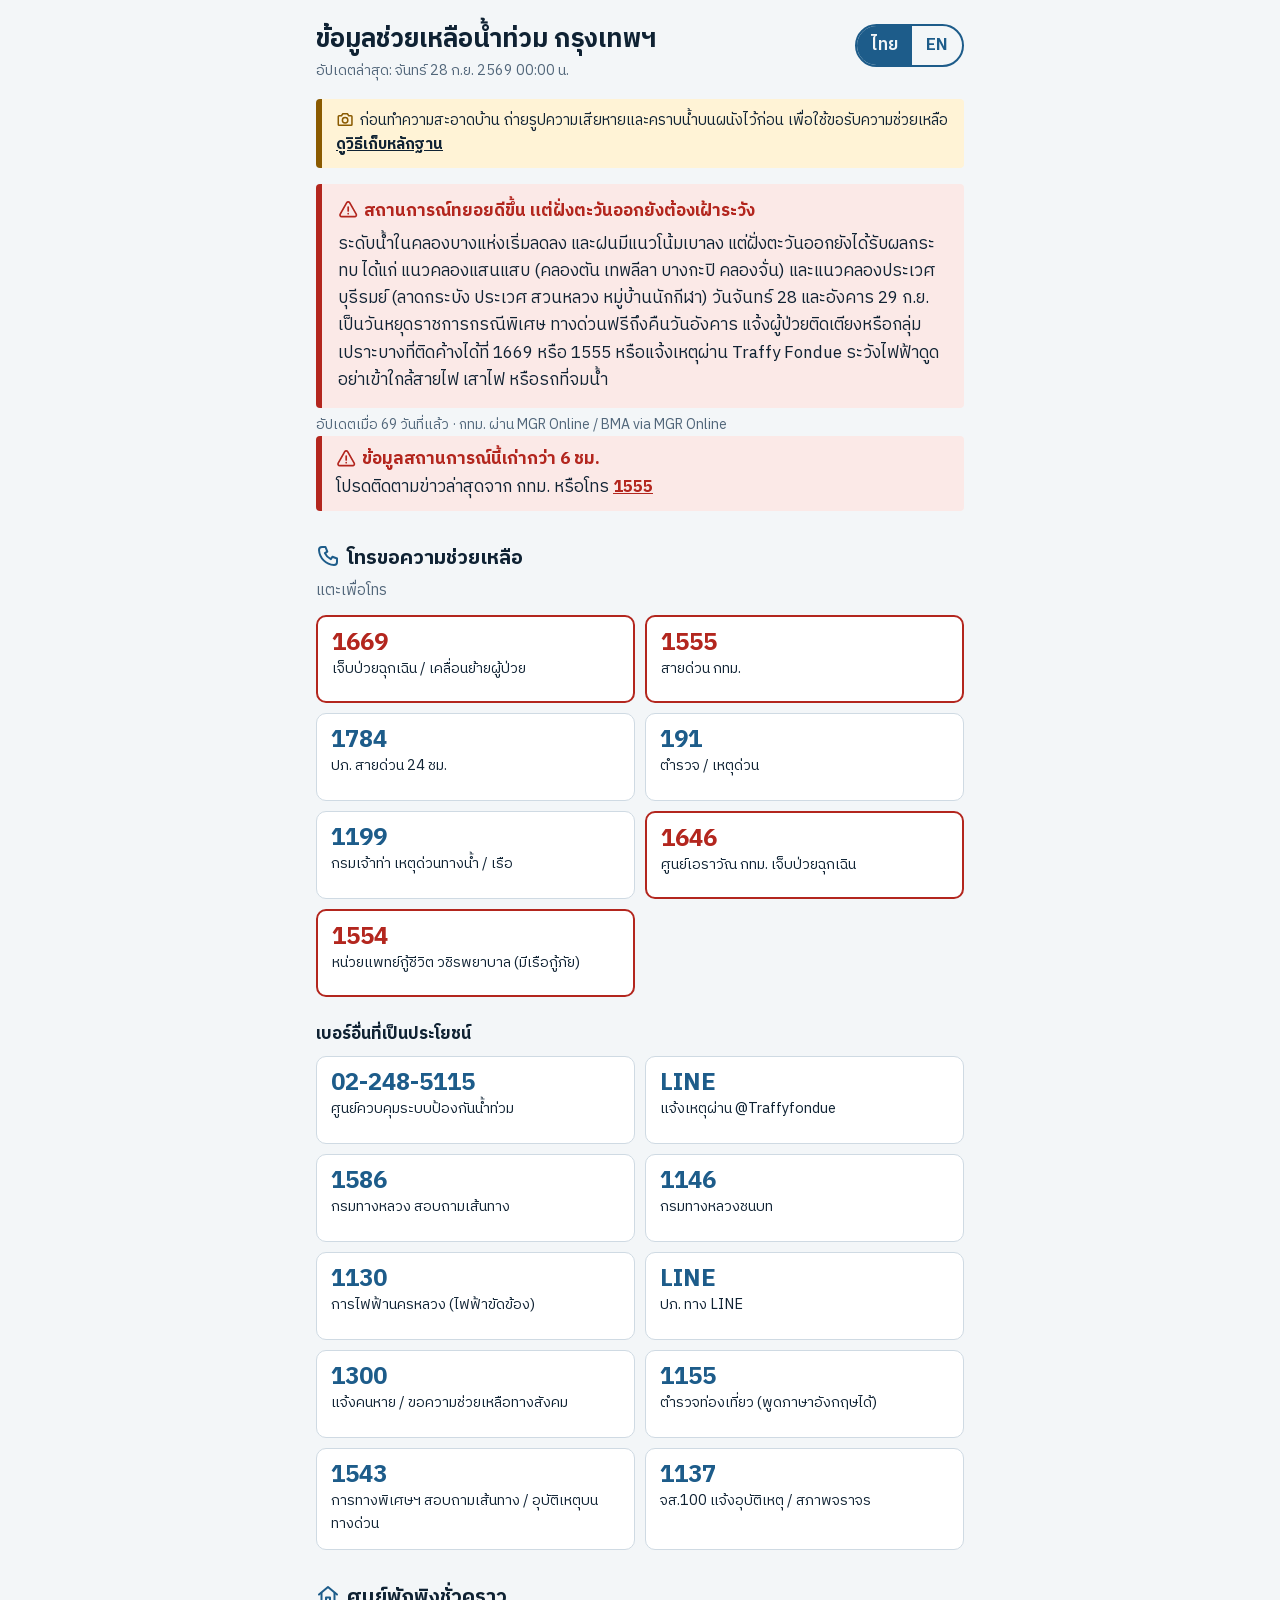
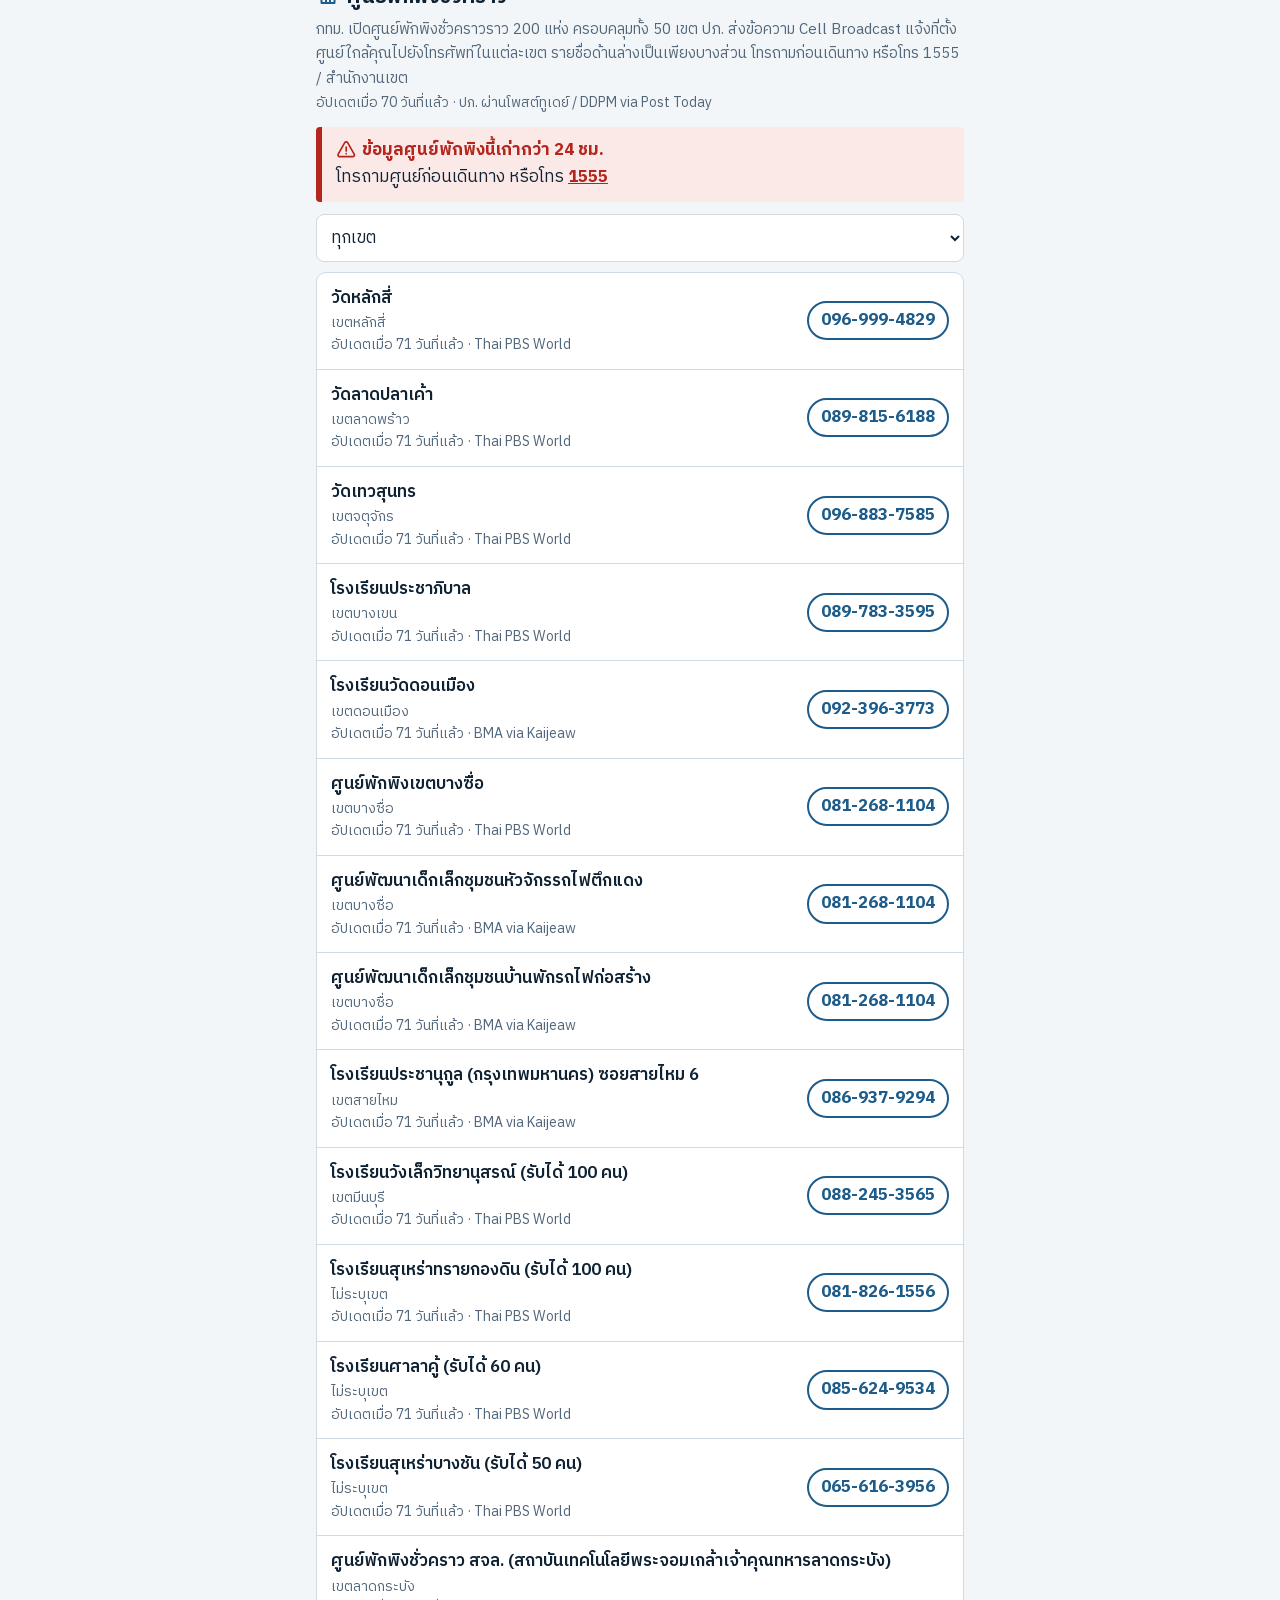
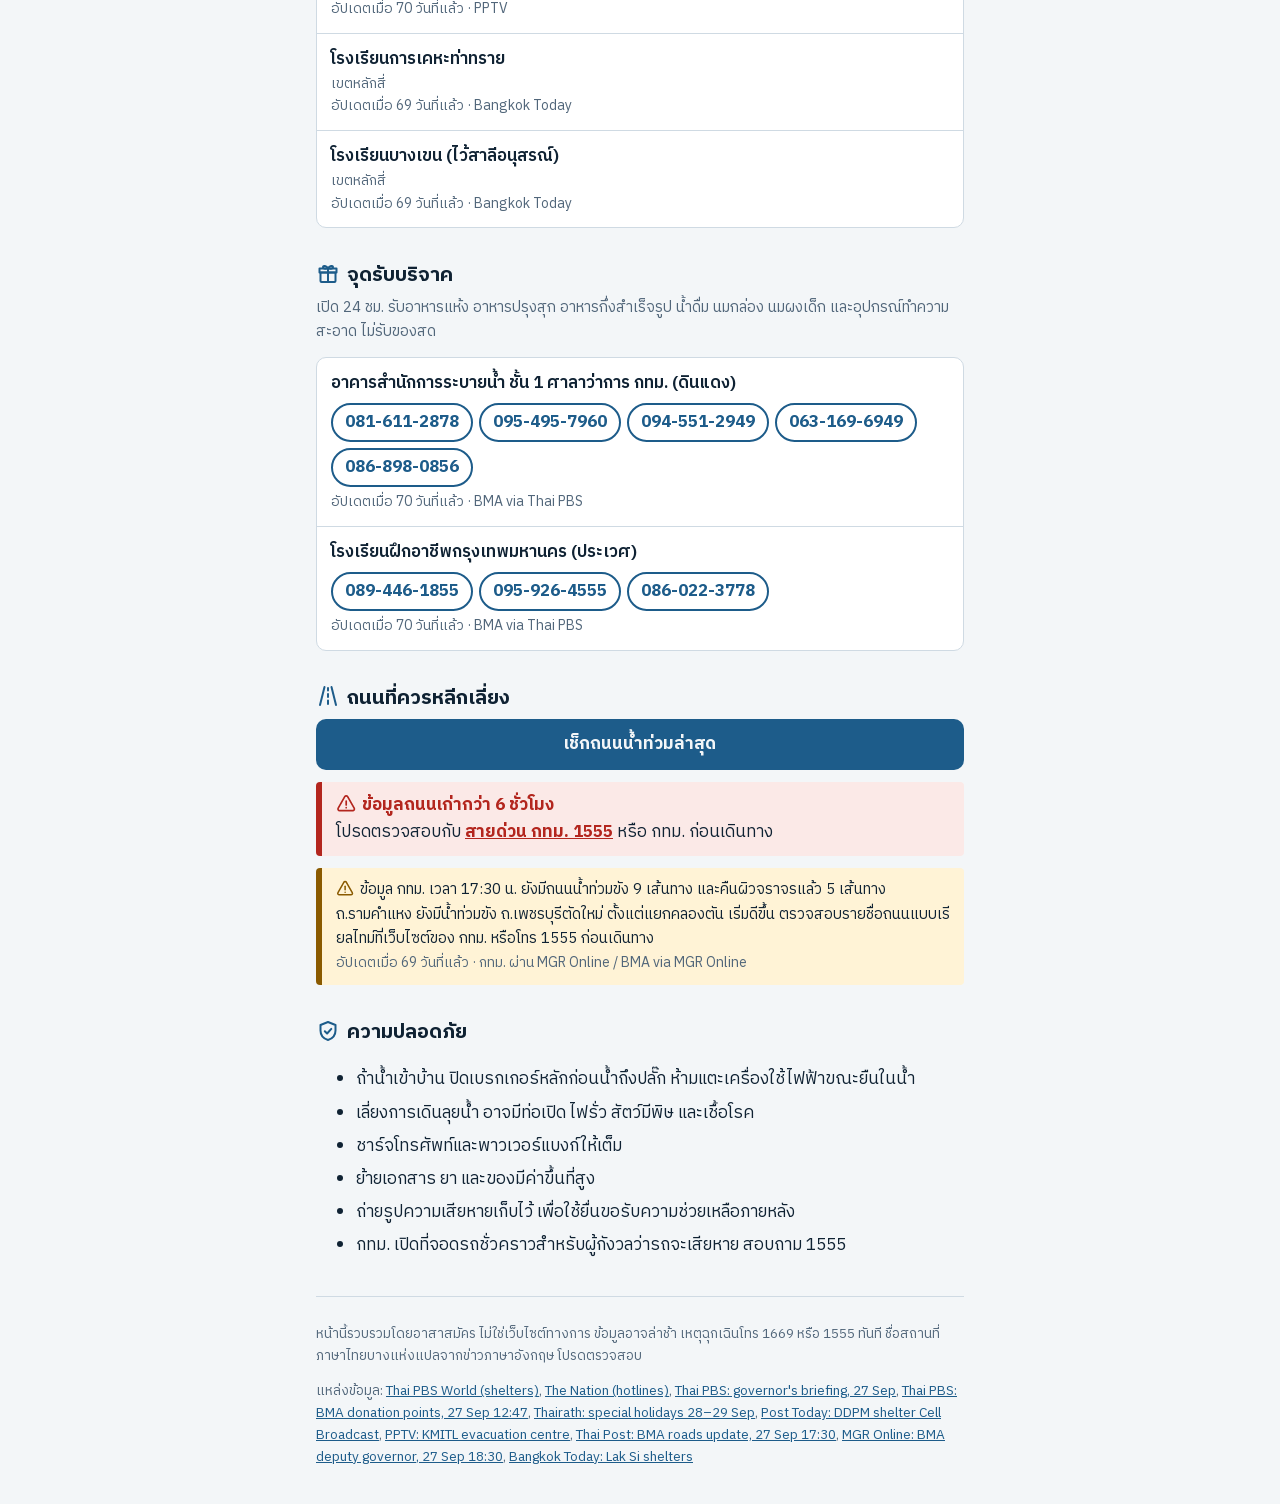
==== index.html @ b87e2407 "Push only through scripts/push-safe.sh; compute "last updated" automatically push-safe.sh (the only " ====
<!DOCTYPE html>
<html lang="th">
<head>
<meta charset="utf-8">
<meta name="viewport" content="width=device-width, initial-scale=1, viewport-fit=cover">
<title>Bangkok Flood Help · ข้อมูลน้ำท่วมกรุงเทพฯ</title>
<meta name="description" content="เบอร์โทรฉุกเฉิน ศูนย์พักพิง ถนนที่ควรเลี่ยง และวิธีรับมือน้ำท่วม กรุงเทพฯ รวบรวมโดยอาสาสมัคร ไม่ใช่เว็บไซต์ทางการ">
<!-- Open Graph (LINE / Facebook link previews).
     If the site moves (e.g. a custom domain), update og:url and og:image.
     og-image.png is made by scripts/make-og-image.mjs. -->
<meta property="og:type" content="website">
<meta property="og:locale" content="th_TH">
<meta property="og:site_name" content="ข้อมูลช่วยเหลือน้ำท่วม กรุงเทพฯ">
<meta property="og:title" content="ข้อมูลช่วยเหลือน้ำท่วม กรุงเทพฯ · เบอร์ฉุกเฉิน ศูนย์พักพิง ถนนที่ควรเลี่ยง">
<meta property="og:description" content="เบอร์โทรฉุกเฉิน ศูนย์พักพิงชั่วคราว ถนนที่ควรหลีกเลี่ยง และวิธีรับมือน้ำท่วม รวบรวมโดยอาสาสมัคร ไม่ใช่เว็บไซต์ทางการ เหตุฉุกเฉินโทร 1669 หรือ 1555">
<meta property="og:url" content="https://bkkfloodhelp.github.io/bangkok-flood-hub/">
<meta property="og:image" content="https://bkkfloodhelp.github.io/bangkok-flood-hub/og-image.png">
<meta property="og:image:type" content="image/png">
<meta property="og:image:width" content="1200">
<meta property="og:image:height" content="630">
<meta property="og:image:alt" content="ข้อมูลช่วยเหลือน้ำท่วม กรุงเทพฯ เบอร์ฉุกเฉิน 1669 และ 1555">
<meta name="twitter:card" content="summary_large_image">
<!-- Runs before the page paints: marks that JavaScript works (so JS-only controls appear) and
     applies the saved language, so English readers don't see a flash of Thai first. -->
<script>document.documentElement.classList.add("js");try{var l=localStorage.getItem("lang");if(l==="th"||l==="en")document.documentElement.lang=l}catch(e){}</script>
<!-- Icons (made by scripts/make-icons.mjs from icon.svg). Declaring them stops browsers asking
     for /favicon.ico at the domain root, which isn't part of this site. -->
<link rel="icon" href="favicon-32.png" sizes="32x32" type="image/png">
<link rel="icon" href="icon.svg" type="image/svg+xml">
<link rel="apple-touch-icon" href="apple-touch-icon.png">
<link rel="stylesheet" href="style.css">
</head>
<body>
<!--include:icons.svg--><svg xmlns="http://www.w3.org/2000/svg" style="display:none">
  <!-- Section icons, drawn for this site. 24x24 grid, 2px round strokes, no fill; colour comes from
       the surrounding text (currentColor), so light/dark mode and print just work.
       Use: <svg class="icon" aria-hidden="true" focusable="false"><use href="#i-phone"/></svg>
       scripts/embed-fallback.mjs copies this file into each page at build time. -->
  <symbol id="i-phone" viewBox="0 0 24 24"><path d="M6 3h3.5l1.8 4.6-2.4 1.6a11.5 11.5 0 0 0 5.9 5.9l1.6-2.4 4.6 1.8V18a3 3 0 0 1-3 3A16 16 0 0 1 3 6a3 3 0 0 1 3-3z"/></symbol>
  <symbol id="i-shelter" viewBox="0 0 24 24"><path d="M3 11.5 12 4l9 7.5"/><path d="M5.5 10v10h13V10"/><path d="M10 20v-5.5h4V20"/></symbol>
  <symbol id="i-road" viewBox="0 0 24 24"><path d="M8.5 3 4 21"/><path d="M15.5 3 20 21"/><path d="M12 4v2.5M12 10v3M12 16.5V20"/></symbol>
  <symbol id="i-safety" viewBox="0 0 24 24"><path d="M12 3 19.5 6v5.5c0 4.6-3.2 8.2-7.5 9.5-4.3-1.3-7.5-4.9-7.5-9.5V6z"/><path d="m8.8 12.2 2.3 2.3 4.2-4.6"/></symbol>
  <symbol id="i-camera" viewBox="0 0 24 24"><path d="M4 7.5h3.2L9 5h6l1.8 2.5H20a1 1 0 0 1 1 1V19a1 1 0 0 1-1 1H4a1 1 0 0 1-1-1V8.5a1 1 0 0 1 1-1z"/><circle cx="12" cy="13.5" r="3.6"/></symbol>
  <symbol id="i-donate" viewBox="0 0 24 24"><path d="M4.5 11.5h15V20a1 1 0 0 1-1 1h-13a1 1 0 0 1-1-1z"/><path d="M3.5 7.5h17v4h-17z"/><path d="M12 7.5V21"/><path d="M12 7.5C10.5 4.5 7 4.3 7 6.3S10.2 7.5 12 7.5c1.8 0 5 .8 5-1.2s-3.5-1.8-5 1.2z"/></symbol>
  <symbol id="i-warning" viewBox="0 0 24 24"><path d="M10.3 4.3 2.6 17.8A2 2 0 0 0 4.3 20.8h15.4a2 2 0 0 0 1.7-3L13.7 4.3a2 2 0 0 0-3.4 0z"/><path d="M12 9.5v4.5"/><path d="M12 17.3v.01"/></symbol>
</svg><!--/include:icons.svg-->
<div class="wrap">

<header>
  <div>
    <h1><span data-th>ข้อมูลช่วยเหลือน้ำท่วม กรุงเทพฯ</span><span data-en lang="en">Bangkok flood help</span></h1>
    <p class="updated" id="updated"><!--render:updated--><span data-th>อัปเดตล่าสุด: จันทร์ 28 ก.ย. 2569 00:00 น.</span><span data-en lang="en">Last updated: Mon 28 Sep 2026, 00:00</span><!--/render:updated--></p>
  </div>
  <div class="lang" role="group" aria-label="Language">
    <button type="button" data-set="th" aria-pressed="true">ไทย</button>
    <button type="button" data-set="en" aria-pressed="false" lang="en">EN</button>
  </div>
</header>

<p class="notice" id="notice" hidden></p>

<p class="banner bi-block"><svg class="icon" aria-hidden="true" focusable="false"><use href="#i-camera"/></svg><span data-th>ก่อนทำความสะอาดบ้าน ถ่ายรูปความเสียหายและคราบน้ำบนผนังไว้ก่อน เพื่อใช้ขอรับความช่วยเหลือ <a href="damage.html">ดูวิธีเก็บหลักฐาน</a></span><span data-en lang="en">Before you clean up, photograph the damage and the water line on your walls. You'll need it to claim assistance. <a href="damage.html">See how to collect evidence</a></span></p>

<!-- Sections between "render:" comment markers are filled from data/flood.json by
     scripts/embed-fallback.mjs at deploy time, so the page works without JavaScript.
     Don't edit their contents by hand. -->
<div class="status" role="status">
  <svg class="icon" aria-hidden="true" focusable="false"><use href="#i-warning"/></svg><strong id="status-title"><!--render:status-title--><span data-th>สถานการณ์ทยอยดีขึ้น แต่ฝั่งตะวันออกยังต้องเฝ้าระวัง</span><span data-en lang="en">Slowly improving, but the east still needs watching</span><!--/render:status-title--></strong>
  <p id="status-body"><!--render:status-body--><span data-th>ระดับน้ำในคลองบางแห่งเริ่มลดลง และฝนมีแนวโน้มเบาลง แต่ฝั่งตะวันออกยังได้รับผลกระทบ ได้แก่ แนวคลองแสนแสบ (คลองตัน เทพลีลา บางกะปิ คลองจั่น) และแนวคลองประเวศบุรีรมย์ (ลาดกระบัง ประเวศ สวนหลวง หมู่บ้านนักกีฬา) วันจันทร์ 28 และอังคาร 29 ก.ย. เป็นวันหยุดราชการกรณีพิเศษ ทางด่วนฟรีถึงคืนวันอังคาร แจ้งผู้ป่วยติดเตียงหรือกลุ่มเปราะบางที่ติดค้างได้ที่ 1669 หรือ 1555 หรือแจ้งเหตุผ่าน Traffy Fondue ระวังไฟฟ้าดูด อย่าเข้าใกล้สายไฟ เสาไฟ หรือรถที่จมน้ำ</span><span data-en lang="en">Canal levels are starting to fall in some areas and rain is easing, but the east is still affected: along Saen Saep canal (Khlong Tan, Thepleela, Bang Kapi, Khlong Chan) and Prawet Burirom canal (Lat Krabang, Prawet, Suan Luang, the Athletes&#39; Village). Monday 28 and Tuesday 29 Sep are special government holidays; expressways are free until Tuesday night. Report stranded bedridden or vulnerable people to 1669 or 1555, or report problems via Traffy Fondue. Beware of electric shock: stay away from power lines, poles and submerged cars.</span><!--/render:status-body--></p>
</div>
<p class="fresh" id="status-fresh"><!--render:status-fresh--><span class="age" data-ts="2026-09-27T18:30:00+07:00"><span data-th>อัปเดต 27 ก.ย. 18:30 น.</span><span data-en lang="en">updated 27 Sep, 18:30</span></span> · กทม. ผ่าน MGR Online / BMA via MGR Online<!--/render:status-fresh--></p>
<!-- Shown by app.js when the status is over 6 hours old (needs the current time, so JavaScript only). -->
<div class="stale" id="status-stale" hidden>
  <strong><svg class="icon" aria-hidden="true" focusable="false"><use href="#i-warning"/></svg><span data-th>ข้อมูลสถานการณ์นี้เก่ากว่า 6 ชม.</span><span data-en lang="en">This update is over 6 hours old.</span></strong><br>
  <span data-th>โปรดติดตามข่าวล่าสุดจาก กทม. หรือโทร <a href="tel:1555">1555</a></span><span data-en lang="en">Check the latest from the BMA or call <a href="tel:1555">1555</a>.</span>
</div>

<h2><svg class="icon" aria-hidden="true" focusable="false"><use href="#i-phone"/></svg><span data-th>โทรขอความช่วยเหลือ</span><span data-en lang="en">Call for help</span></h2>
<p class="sub"><span data-th>แตะเพื่อโทร</span><span data-en lang="en">Tap to call</span></p>
<div class="calls" id="calls"><!--render:calls--><a class="call urgent" href="tel:1669"><b>1669</b><span data-th>เจ็บป่วยฉุกเฉิน / เคลื่อนย้ายผู้ป่วย</span><span data-en lang="en">Medical emergency / patient transport</span></a>
<a class="call urgent" href="tel:1555"><b>1555</b><span data-th>สายด่วน กทม.</span><span data-en lang="en">BMA hotline</span></a>
<a class="call" href="tel:1784"><b>1784</b><span data-th>ปภ. สายด่วน 24 ชม.</span><span data-en lang="en">DDPM 24-hour hotline</span></a>
<a class="call" href="tel:191"><b>191</b><span data-th>ตำรวจ / เหตุด่วน</span><span data-en lang="en">Police / emergencies</span></a>
<a class="call" href="tel:1199"><b>1199</b><span data-th>กรมเจ้าท่า เหตุด่วนทางน้ำ / เรือ</span><span data-en lang="en">Marine Dept: boat and waterway incidents</span></a>
<a class="call urgent" href="tel:1646"><b>1646</b><span data-th>ศูนย์เอราวัณ กทม. เจ็บป่วยฉุกเฉิน</span><span data-en lang="en">BMA Erawan Centre (medical emergency)</span></a>
<a class="call urgent" href="tel:1554"><b>1554</b><span data-th>หน่วยแพทย์กู้ชีวิต วชิรพยาบาล (มีเรือกู้ภัย)</span><span data-en lang="en">Vajira Hospital rescue unit (has rescue boats)</span></a><!--/render:calls--></div>
<div id="calls-other"><!--render:calls-other--><h3 class="calls-other-h"><span data-th>เบอร์อื่นที่เป็นประโยชน์</span><span data-en lang="en">Other useful numbers</span></h3>
<div class="calls"><a class="call" href="tel:022485115"><b>02-248-5115</b><span data-th>ศูนย์ควบคุมระบบป้องกันน้ำท่วม</span><span data-en lang="en">Flood control centre</span></a>
<a class="call" href="https://line.me/R/ti/p/@traffyfondue"><b lang="en">LINE</b><span data-th>แจ้งเหตุผ่าน @Traffyfondue</span><span data-en lang="en">Report via @Traffyfondue</span></a>
<a class="call" href="tel:1586"><b>1586</b><span data-th>กรมทางหลวง สอบถามเส้นทาง</span><span data-en lang="en">Dept of Highways (route info)</span></a>
<a class="call" href="tel:1146"><b>1146</b><span data-th>กรมทางหลวงชนบท</span><span data-en lang="en">Dept of Rural Roads</span></a>
<a class="call" href="tel:1130"><b>1130</b><span data-th>การไฟฟ้านครหลวง (ไฟฟ้าขัดข้อง)</span><span data-en lang="en">MEA (power problems)</span></a>
<a class="call" href="https://line.me/R/ti/p/@1784DDPM"><b lang="en">LINE</b><span data-th>ปภ. ทาง LINE</span><span data-en lang="en">DDPM on LINE</span></a>
<a class="call" href="tel:1300"><b>1300</b><span data-th>แจ้งคนหาย / ขอความช่วยเหลือทางสังคม</span><span data-en lang="en">Missing persons / social assistance</span></a>
<a class="call" href="tel:1155"><b>1155</b><span data-th>ตำรวจท่องเที่ยว (พูดภาษาอังกฤษได้)</span><span data-en lang="en">Tourist Police (English spoken)</span></a>
<a class="call" href="tel:1543"><b>1543</b><span data-th>การทางพิเศษฯ สอบถามเส้นทาง / อุบัติเหตุบนทางด่วน</span><span data-en lang="en">Expressway Authority: routes and accidents</span></a>
<a class="call" href="tel:1137"><b>1137</b><span data-th>จส.100 แจ้งอุบัติเหตุ / สภาพจราจร</span><span data-en lang="en">JS100 radio: accidents and traffic</span></a></div><!--/render:calls-other--></div>

<h2><svg class="icon" aria-hidden="true" focusable="false"><use href="#i-shelter"/></svg><span data-th>ศูนย์พักพิงชั่วคราว</span><span data-en lang="en">Temporary shelters</span></h2>
<p class="sub" id="shelters-note"><!--render:shelters-note--><span data-th>กทม. เปิดศูนย์พักพิงชั่วคราวราว 200 แห่ง ครอบคลุมทั้ง 50 เขต ปภ. ส่งข้อความ Cell Broadcast แจ้งที่ตั้งศูนย์ใกล้คุณไปยังโทรศัพท์ในแต่ละเขต รายชื่อด้านล่างเป็นเพียงบางส่วน โทรถามก่อนเดินทาง หรือโทร 1555 / สำนักงานเขต</span><span data-en lang="en">The BMA has opened about 200 temporary shelters across all 50 districts. The DDPM is sending shelter locations by Cell Broadcast alert to phones in each district. The list below is partial: call before you go, or call 1555 / your district office.</span><br><span class="meta"><span class="age" data-ts="2026-09-27T12:00:00+07:00"><span data-th>อัปเดต 27 ก.ย. 12:00 น.</span><span data-en lang="en">updated 27 Sep, 12:00</span></span> · ปภ. ผ่านโพสต์ทูเดย์ / DDPM via Post Today</span><!--/render:shelters-note--></p>
<!-- Shown by app.js when the shelter note is over 24 hours old. -->
<div class="stale" id="shelters-stale" hidden>
  <strong><svg class="icon" aria-hidden="true" focusable="false"><use href="#i-warning"/></svg><span data-th>ข้อมูลศูนย์พักพิงนี้เก่ากว่า 24 ชม.</span><span data-en lang="en">This shelter information is over 24 hours old.</span></strong><br>
  <span data-th>โทรถามศูนย์ก่อนเดินทาง หรือโทร <a href="tel:1555">1555</a></span><span data-en lang="en">Call the shelter before you go, or call <a href="tel:1555">1555</a>.</span>
</div>
<select id="district" aria-label="District">
  <option value="all">ทุกเขต</option>
</select>
<ul class="list" id="shelters"><!--render:shelters--><li data-district="Lak Si"><div><div class="name"><span data-th>วัดหลักสี่</span><span data-en lang="en">Wat Lak Si</span></div><div class="meta"><span data-th>เขตหลักสี่</span><span data-en lang="en">Lak Si</span></div><div class="meta"><span class="age" data-ts="2026-09-26T12:46:00+07:00"><span data-th>อัปเดต 26 ก.ย. 12:46 น.</span><span data-en lang="en">updated 26 Sep, 12:46</span></span> · <span lang="en">Thai PBS World</span></div></div><a class="tel" href="tel:0969994829">096-999-4829</a></li>
<li data-district="Lat Phrao"><div><div class="name"><span data-th>วัดลาดปลาเค้า</span><span data-en lang="en">Wat Lat Pla Khao</span></div><div class="meta"><span data-th>เขตลาดพร้าว</span><span data-en lang="en">Lat Phrao</span></div><div class="meta"><span class="age" data-ts="2026-09-26T12:46:00+07:00"><span data-th>อัปเดต 26 ก.ย. 12:46 น.</span><span data-en lang="en">updated 26 Sep, 12:46</span></span> · <span lang="en">Thai PBS World</span></div></div><a class="tel" href="tel:0898156188">089-815-6188</a></li>
<li data-district="Chatuchak"><div><div class="name"><span data-th>วัดเทวสุนทร</span><span data-en lang="en">Wat Thewa Sunthorn</span></div><div class="meta"><span data-th>เขตจตุจักร</span><span data-en lang="en">Chatuchak</span></div><div class="meta"><span class="age" data-ts="2026-09-26T12:46:00+07:00"><span data-th>อัปเดต 26 ก.ย. 12:46 น.</span><span data-en lang="en">updated 26 Sep, 12:46</span></span> · <span lang="en">Thai PBS World</span></div></div><a class="tel" href="tel:0968837585">096-883-7585</a></li>
<li data-district="Bang Khen"><div><div class="name"><span data-th>โรงเรียนประชาภิบาล</span><span data-en lang="en">Prachapiban School</span></div><div class="meta"><span data-th>เขตบางเขน</span><span data-en lang="en">Bang Khen</span></div><div class="meta"><span class="age" data-ts="2026-09-26T12:46:00+07:00"><span data-th>อัปเดต 26 ก.ย. 12:46 น.</span><span data-en lang="en">updated 26 Sep, 12:46</span></span> · <span lang="en">Thai PBS World</span></div></div><a class="tel" href="tel:0897833595">089-783-3595</a></li>
<li data-district="Don Mueang"><div><div class="name"><span data-th>โรงเรียนวัดดอนเมือง</span><span data-en lang="en">Wat Don Mueang School</span></div><div class="meta"><span data-th>เขตดอนเมือง</span><span data-en lang="en">Don Mueang</span></div><div class="meta"><span class="age" data-ts="2026-09-26T10:15:00+07:00"><span data-th>อัปเดต 26 ก.ย. 10:15 น.</span><span data-en lang="en">updated 26 Sep, 10:15</span></span> · <span lang="en">BMA via Kaijeaw</span></div></div><a class="tel" href="tel:0923963773">092-396-3773</a></li>
<li data-district="Bang Sue"><div><div class="name"><span data-th>ศูนย์พักพิงเขตบางซื่อ</span><span data-en lang="en">Bang Sue district shelter</span></div><div class="meta"><span data-th>เขตบางซื่อ</span><span data-en lang="en">Bang Sue</span></div><div class="meta"><span class="age" data-ts="2026-09-26T12:46:00+07:00"><span data-th>อัปเดต 26 ก.ย. 12:46 น.</span><span data-en lang="en">updated 26 Sep, 12:46</span></span> · <span lang="en">Thai PBS World</span></div></div><a class="tel" href="tel:0812681104">081-268-1104</a></li>
<li data-district="Bang Sue"><div><div class="name"><span data-th>ศูนย์พัฒนาเด็กเล็กชุมชนหัวจักรรถไฟตึกแดง</span><span data-en lang="en">Hua Chak Rot Fai Tuek Daeng community child centre</span></div><div class="meta"><span data-th>เขตบางซื่อ</span><span data-en lang="en">Bang Sue</span></div><div class="meta"><span class="age" data-ts="2026-09-26T10:15:00+07:00"><span data-th>อัปเดต 26 ก.ย. 10:15 น.</span><span data-en lang="en">updated 26 Sep, 10:15</span></span> · <span lang="en">BMA via Kaijeaw</span></div></div><a class="tel" href="tel:0812681104">081-268-1104</a></li>
<li data-district="Bang Sue"><div><div class="name"><span data-th>ศูนย์พัฒนาเด็กเล็กชุมชนบ้านพักรถไฟก่อสร้าง</span><span data-en lang="en">Ban Phak Rot Fai Kosang community child centre</span></div><div class="meta"><span data-th>เขตบางซื่อ</span><span data-en lang="en">Bang Sue</span></div><div class="meta"><span class="age" data-ts="2026-09-26T10:15:00+07:00"><span data-th>อัปเดต 26 ก.ย. 10:15 น.</span><span data-en lang="en">updated 26 Sep, 10:15</span></span> · <span lang="en">BMA via Kaijeaw</span></div></div><a class="tel" href="tel:0812681104">081-268-1104</a></li>
<li data-district="Sai Mai"><div><div class="name"><span data-th>โรงเรียนประชานุกูล (กรุงเทพมหานคร) ซอยสายไหม 6</span><span data-en lang="en">Prachanukul School (BMA), Soi Sai Mai 6</span></div><div class="meta"><span data-th>เขตสายไหม</span><span data-en lang="en">Sai Mai</span></div><div class="meta"><span class="age" data-ts="2026-09-26T10:15:00+07:00"><span data-th>อัปเดต 26 ก.ย. 10:15 น.</span><span data-en lang="en">updated 26 Sep, 10:15</span></span> · <span lang="en">BMA via Kaijeaw</span></div></div><a class="tel" href="tel:0869379294">086-937-9294</a></li>
<li data-district="Min Buri"><div><div class="name"><span data-th>โรงเรียนวังเล็กวิทยานุสรณ์ (รับได้ 100 คน)</span><span data-en lang="en">Wang Lek Wittayanusorn School (max 100)</span></div><div class="meta"><span data-th>เขตมีนบุรี</span><span data-en lang="en">Min Buri</span></div><div class="meta"><span class="age" data-ts="2026-09-26T12:46:00+07:00"><span data-th>อัปเดต 26 ก.ย. 12:46 น.</span><span data-en lang="en">updated 26 Sep, 12:46</span></span> · <span lang="en">Thai PBS World</span></div></div><a class="tel" href="tel:0882453565">088-245-3565</a></li>
<li data-district=""><div><div class="name"><span data-th>โรงเรียนสุเหร่าทรายกองดิน (รับได้ 100 คน)</span><span data-en lang="en">Surao Sai Kong Din School (max 100)</span></div><div class="meta"><span data-th>ไม่ระบุเขต</span><span data-en lang="en">District not stated</span></div><div class="meta"><span class="age" data-ts="2026-09-26T12:46:00+07:00"><span data-th>อัปเดต 26 ก.ย. 12:46 น.</span><span data-en lang="en">updated 26 Sep, 12:46</span></span> · <span lang="en">Thai PBS World</span></div></div><a class="tel" href="tel:0818261556">081-826-1556</a></li>
<li data-district=""><div><div class="name"><span data-th>โรงเรียนศาลาคู้ (รับได้ 60 คน)</span><span data-en lang="en">Salakhoo School (max 60)</span></div><div class="meta"><span data-th>ไม่ระบุเขต</span><span data-en lang="en">District not stated</span></div><div class="meta"><span class="age" data-ts="2026-09-26T12:46:00+07:00"><span data-th>อัปเดต 26 ก.ย. 12:46 น.</span><span data-en lang="en">updated 26 Sep, 12:46</span></span> · <span lang="en">Thai PBS World</span></div></div><a class="tel" href="tel:0856249534">085-624-9534</a></li>
<li data-district=""><div><div class="name"><span data-th>โรงเรียนสุเหร่าบางชัน (รับได้ 50 คน)</span><span data-en lang="en">Surao Bang Chan School (max 50)</span></div><div class="meta"><span data-th>ไม่ระบุเขต</span><span data-en lang="en">District not stated</span></div><div class="meta"><span class="age" data-ts="2026-09-26T12:46:00+07:00"><span data-th>อัปเดต 26 ก.ย. 12:46 น.</span><span data-en lang="en">updated 26 Sep, 12:46</span></span> · <span lang="en">Thai PBS World</span></div></div><a class="tel" href="tel:0656163956">065-616-3956</a></li>
<li data-district="Lat Krabang"><div><div class="name"><span data-th>ศูนย์พักพิงชั่วคราว สจล. (สถาบันเทคโนโลยีพระจอมเกล้าเจ้าคุณทหารลาดกระบัง)</span><span data-en lang="en">KMITL temporary shelter (King Mongkut&#39;s Institute of Technology Ladkrabang)</span></div><div class="meta"><span data-th>เขตลาดกระบัง</span><span data-en lang="en">Lat Krabang</span></div><div class="meta"><span class="age" data-ts="2026-09-27T06:19:00+07:00"><span data-th>อัปเดต 27 ก.ย. 06:19 น.</span><span data-en lang="en">updated 27 Sep, 06:19</span></span> · <span lang="en">PPTV</span></div></div></li>
<li data-district="Lak Si"><div><div class="name"><span data-th>โรงเรียนการเคหะท่าทราย</span><span data-en lang="en">Kheha Tha Sai School</span></div><div class="meta"><span data-th>เขตหลักสี่</span><span data-en lang="en">Lak Si</span></div><div class="meta"><span class="age" data-ts="2026-09-28T00:00:00+07:00"><span data-th>อัปเดต 28 ก.ย. 00:00 น.</span><span data-en lang="en">updated 28 Sep, 00:00</span></span> · <span lang="en">Bangkok Today</span></div></div></li>
<li data-district="Lak Si"><div><div class="name"><span data-th>โรงเรียนบางเขน (ไว้สาลีอนุสรณ์)</span><span data-en lang="en">Bang Khen School (Waisali Anuson)</span></div><div class="meta"><span data-th>เขตหลักสี่</span><span data-en lang="en">Lak Si</span></div><div class="meta"><span class="age" data-ts="2026-09-28T00:00:00+07:00"><span data-th>อัปเดต 28 ก.ย. 00:00 น.</span><span data-en lang="en">updated 28 Sep, 00:00</span></span> · <span lang="en">Bangkok Today</span></div></div></li><!--/render:shelters--></ul>

<div id="donations"><!--render:donations--><h2><svg class="icon" aria-hidden="true" focusable="false"><use href="#i-donate"/></svg><span data-th>จุดรับบริจาค</span><span data-en lang="en">Donation points</span></h2>
<p class="sub bi-block"><span data-th>เปิด 24 ชม. รับอาหารแห้ง อาหารปรุงสุก อาหารกึ่งสำเร็จรูป น้ำดื่ม นมกล่อง นมผงเด็ก และอุปกรณ์ทำความสะอาด ไม่รับของสด</span><span data-en lang="en">Open 24 hours. Accepting dry food, cooked food, instant food, drinking water, boxed milk, baby formula and cleaning supplies. No fresh food.</span></p>
<ul class="list"><li><div><div class="name"><span data-th>อาคารสำนักการระบายน้ำ ชั้น 1 ศาลาว่าการ กทม. (ดินแดง)</span><span data-en lang="en">Drainage Department building, 1st floor, Bangkok City Hall (Din Daeng)</span></div><div class="phones"><a class="tel" href="tel:0816112878">081-611-2878</a><a class="tel" href="tel:0954957960">095-495-7960</a><a class="tel" href="tel:0945512949">094-551-2949</a><a class="tel" href="tel:0631696949">063-169-6949</a><a class="tel" href="tel:0868980856">086-898-0856</a></div><div class="meta"><span class="age" data-ts="2026-09-27T12:47:00+07:00"><span data-th>อัปเดต 27 ก.ย. 12:47 น.</span><span data-en lang="en">updated 27 Sep, 12:47</span></span> · <span lang="en">BMA via Thai PBS</span></div></div></li>
<li><div><div class="name"><span data-th>โรงเรียนฝึกอาชีพกรุงเทพมหานคร (ประเวศ)</span><span data-en lang="en">BMA Vocational Training School (Prawet)</span></div><div class="phones"><a class="tel" href="tel:0894461855">089-446-1855</a><a class="tel" href="tel:0959264555">095-926-4555</a><a class="tel" href="tel:0860223778">086-022-3778</a></div><div class="meta"><span class="age" data-ts="2026-09-27T12:47:00+07:00"><span data-th>อัปเดต 27 ก.ย. 12:47 น.</span><span data-en lang="en">updated 27 Sep, 12:47</span></span> · <span lang="en">BMA via Thai PBS</span></div></div></li></ul><!--/render:donations--></div>

<h2><svg class="icon" aria-hidden="true" focusable="false"><use href="#i-road"/></svg><span data-th>ถนนที่ควรหลีกเลี่ยง</span><span data-en lang="en">Roads to avoid</span></h2>
<p class="sub" id="roads-sub"><!--render:roads-sub--><!--/render:roads-sub--></p>
<div class="live" id="roads-live"><!--render:roads-live--><a class="live-btn" href="https://weather.bangkok.go.th/flood/"><span data-th>เช็กถนนน้ำท่วมล่าสุด</span><span data-en lang="en">Check live road flooding</span></a><!--/render:roads-live--></div>
<div class="stale" id="roads-stale" hidden>
  <strong><svg class="icon" aria-hidden="true" focusable="false"><use href="#i-warning"/></svg><span data-th>ข้อมูลถนนเก่ากว่า 6 ชั่วโมง</span><span data-en lang="en">Road information is over 6 hours old</span></strong><br>
  <span data-th>โปรดตรวจสอบกับ <a href="tel:1555">สายด่วน กทม. 1555</a> หรือ กทม. ก่อนเดินทาง</span><span data-en lang="en">Please check with the <a href="tel:1555">BMA hotline 1555</a> or the BMA before travelling.</span>
</div>
<div class="note" id="roads-note"><!--render:roads-note--><svg class="icon" aria-hidden="true" focusable="false"><use href="#i-warning"/></svg><span data-th>ข้อมูล กทม. เวลา 17:30 น. ยังมีถนนน้ำท่วมขัง 9 เส้นทาง และคืนผิวจราจรแล้ว 5 เส้นทาง ถ.รามคำแหง ยังมีน้ำท่วมขัง ถ.เพชรบุรีตัดใหม่ ตั้งแต่แยกคลองตัน เริ่มดีขึ้น ตรวจสอบรายชื่อถนนแบบเรียลไทม์ที่เว็บไซต์ของ กทม. หรือโทร 1555 ก่อนเดินทาง</span><span data-en lang="en">As of 17:30, the BMA reports 9 roads still flooded and 5 reopened. Ramkhamhaeng Road is still flooded; New Phetchaburi Road from Khlong Tan junction is improving. Check the list of roads in real time on the BMA website or call 1555 before travelling.</span><br><span class="meta"><span class="age" data-ts="2026-09-27T18:30:00+07:00"><span data-th>อัปเดต 27 ก.ย. 18:30 น.</span><span data-en lang="en">updated 27 Sep, 18:30</span></span> · กทม. ผ่าน MGR Online / BMA via MGR Online</span><!--/render:roads-note--></div>
<ul class="list" id="roads"><!--render:roads--><!--/render:roads--></ul>

<div id="tools"><!--render:tools--><!--/render:tools--></div>

<h2><svg class="icon" aria-hidden="true" focusable="false"><use href="#i-safety"/></svg><span data-th>ความปลอดภัย</span><span data-en lang="en">Stay safe</span></h2>
<ul class="tips" data-th>
  <li>ถ้าน้ำเข้าบ้าน ปิดเบรกเกอร์หลักก่อนน้ำถึงปลั๊ก ห้ามแตะเครื่องใช้ไฟฟ้าขณะยืนในน้ำ</li>
  <li>เลี่ยงการเดินลุยน้ำ อาจมีท่อเปิด ไฟรั่ว สัตว์มีพิษ และเชื้อโรค</li>
  <li>ชาร์จโทรศัพท์และพาวเวอร์แบงก์ให้เต็ม</li>
  <li>ย้ายเอกสาร ยา และของมีค่าขึ้นที่สูง</li>
  <li>ถ่ายรูปความเสียหายเก็บไว้ เพื่อใช้ยื่นขอรับความช่วยเหลือภายหลัง</li>
  <li>กทม. เปิดที่จอดรถชั่วคราวสำหรับผู้กังวลว่ารถจะเสียหาย สอบถาม 1555</li>
</ul>
<ul class="tips" data-en lang="en">
  <li>If water enters your home, switch off the main breaker before it reaches outlets. Never touch electrical items while standing in water.</li>
  <li>Avoid walking through floodwater: it can hide open drains, live cables, snakes and sewage.</li>
  <li>Keep your phone and power bank fully charged.</li>
  <li>Move documents, medicine and valuables up high.</li>
  <li>Photograph any damage. You'll need it to apply for assistance later.</li>
  <li>BMA has opened temporary parking for residents worried about vehicle damage. Ask 1555.</li>
</ul>

<footer>
  <p><span data-th>หน้านี้รวบรวมโดยอาสาสมัคร ไม่ใช่เว็บไซต์ทางการ ข้อมูลอาจล่าช้า เหตุฉุกเฉินโทร 1669 หรือ 1555 ทันที ชื่อสถานที่ภาษาไทยบางแห่งแปลจากข่าวภาษาอังกฤษ โปรดตรวจสอบ</span><span data-en lang="en">Compiled by volunteers. Not an official site, and information may be delayed. In an emergency call 1669 or 1555 immediately.</span></p>
  <p class="src" id="sources"><span data-th>แหล่งข้อมูล:</span><span data-en lang="en">Sources:</span><span id="source-links"><!--render:source-links--> <a href="https://www.thaipbsworld.com/around-thailand/558607" lang="en">Thai PBS World (shelters)</a>, <a href="https://www.nationthailand.com/thailand/bangkok/40071507" lang="en">The Nation (hotlines)</a>, <a href="https://www.thaipbs.or.th/news/content/558666" lang="en">Thai PBS: governor&#39;s briefing, 27 Sep</a>, <a href="https://www.thaipbs.or.th/news/content/558679" lang="en">Thai PBS: BMA donation points, 27 Sep 12:47</a>, <a href="https://www.thairath.co.th/news/politic/2962441" lang="en">Thairath: special holidays 28–29 Sep</a>, <a href="https://www.posttoday.com/general-news/749455" lang="en">Post Today: DDPM shelter Cell Broadcast</a>, <a href="https://www.pptvhd36.com/news/%E0%B8%AA%E0%B8%B1%E0%B8%87%E0%B8%84%E0%B8%A1/284196" lang="en">PPTV: KMITL evacuation centre</a>, <a href="https://www.thaipost.net/general-news/1077562/" lang="en">Thai Post: BMA roads update, 27 Sep 17:30</a>, <a href="https://mgronline.com/qol/detail/9690000094395" lang="en">MGR Online: BMA deputy governor, 27 Sep 18:30</a>, <a href="https://bangkok-today.com/%E0%B8%81%E0%B8%97%E0%B8%A1-%E0%B8%9C%E0%B8%AA%E0%B8%B2%E0%B8%99%E0%B8%9E%E0%B8%A5%E0%B8%B1%E0%B8%87%E0%B8%A3%E0%B8%B1%E0%B8%90%E0%B8%9A%E0%B8%B2%E0%B8%A5-%E0%B8%9C%E0%B8%B9%E0%B9%89%E0%B8%A7/" lang="en">Bangkok Today: Lak Si shelters</a><!--/render:source-links--></span></p>
</footer>
</div>

<!-- Fallback copy of data/flood.json. Used when the live file can't be loaded.
     Do not edit by hand: scripts/embed-fallback.mjs rewrites it on every deploy. -->
<script type="application/json" id="fallback-data">{"status":{"updated":"2026-09-27T18:30:00+07:00","source":"กทม. ผ่าน MGR Online / BMA via MGR Online","title":{"th":"สถานการณ์ทยอยดีขึ้น แต่ฝั่งตะวันออกยังต้องเฝ้าระวัง","en":"Slowly improving, but the east still needs watching"},"body":{"th":"ระดับน้ำในคลองบางแห่งเริ่มลดลง และฝนมีแนวโน้มเบาลง แต่ฝั่งตะวันออกยังได้รับผลกระทบ ได้แก่ แนวคลองแสนแสบ (คลองตัน เทพลีลา บางกะปิ คลองจั่น) และแนวคลองประเวศบุรีรมย์ (ลาดกระบัง ประเวศ สวนหลวง หมู่บ้านนักกีฬา) วันจันทร์ 28 และอังคาร 29 ก.ย. เป็นวันหยุดราชการกรณีพิเศษ ทางด่วนฟรีถึงคืนวันอังคาร แจ้งผู้ป่วยติดเตียงหรือกลุ่มเปราะบางที่ติดค้างได้ที่ 1669 หรือ 1555 หรือแจ้งเหตุผ่าน Traffy Fondue ระวังไฟฟ้าดูด อย่าเข้าใกล้สายไฟ เสาไฟ หรือรถที่จมน้ำ","en":"Canal levels are starting to fall in some areas and rain is easing, but the east is still affected: along Saen Saep canal (Khlong Tan, Thepleela, Bang Kapi, Khlong Chan) and Prawet Burirom canal (Lat Krabang, Prawet, Suan Luang, the Athletes' Village). Monday 28 and Tuesday 29 Sep are special government holidays; expressways are free until Tuesday night. Report stranded bedridden or vulnerable people to 1669 or 1555, or report problems via Traffy Fondue. Beware of electric shock: stay away from power lines, poles and submerged cars."}},"hotlines":[{"number":"1669","urgent":true,"label":{"th":"เจ็บป่วยฉุกเฉิน / เคลื่อนย้ายผู้ป่วย","en":"Medical emergency / patient transport"}},{"number":"1555","urgent":true,"label":{"th":"สายด่วน กทม.","en":"BMA hotline"}},{"number":"1784","urgent":false,"label":{"th":"ปภ. สายด่วน 24 ชม.","en":"DDPM 24-hour hotline"}},{"number":"191","urgent":false,"label":{"th":"ตำรวจ / เหตุด่วน","en":"Police / emergencies"}},{"number":"1199","urgent":false,"label":{"th":"กรมเจ้าท่า เหตุด่วนทางน้ำ / เรือ","en":"Marine Dept: boat and waterway incidents"}},{"number":"1646","urgent":true,"label":{"th":"ศูนย์เอราวัณ กทม. เจ็บป่วยฉุกเฉิน","en":"BMA Erawan Centre (medical emergency)"}},{"number":"1554","urgent":true,"label":{"th":"หน่วยแพทย์กู้ชีวิต วชิรพยาบาล (มีเรือกู้ภัย)","en":"Vajira Hospital rescue unit (has rescue boats)"}},{"number":"02-248-5115","urgent":false,"group":"other","label":{"th":"ศูนย์ควบคุมระบบป้องกันน้ำท่วม","en":"Flood control centre"}},{"display":"LINE","url":"https://line.me/R/ti/p/@traffyfondue","urgent":false,"group":"other","label":{"th":"แจ้งเหตุผ่าน @Traffyfondue","en":"Report via @Traffyfondue"}},{"number":"1586","urgent":false,"group":"other","label":{"th":"กรมทางหลวง สอบถามเส้นทาง","en":"Dept of Highways (route info)"}},{"number":"1146","urgent":false,"group":"other","label":{"th":"กรมทางหลวงชนบท","en":"Dept of Rural Roads"}},{"number":"1130","urgent":false,"group":"other","label":{"th":"การไฟฟ้านครหลวง (ไฟฟ้าขัดข้อง)","en":"MEA (power problems)"}},{"display":"LINE","url":"https://line.me/R/ti/p/@1784DDPM","urgent":false,"group":"other","label":{"th":"ปภ. ทาง LINE","en":"DDPM on LINE"}},{"number":"1300","urgent":false,"group":"other","label":{"th":"แจ้งคนหาย / ขอความช่วยเหลือทางสังคม","en":"Missing persons / social assistance"}},{"number":"1155","urgent":false,"group":"other","label":{"th":"ตำรวจท่องเที่ยว (พูดภาษาอังกฤษได้)","en":"Tourist Police (English spoken)"}},{"number":"1543","urgent":false,"group":"other","label":{"th":"การทางพิเศษฯ สอบถามเส้นทาง / อุบัติเหตุบนทางด่วน","en":"Expressway Authority: routes and accidents"}},{"number":"1137","urgent":false,"group":"other","label":{"th":"จส.100 แจ้งอุบัติเหตุ / สภาพจราจร","en":"JS100 radio: accidents and traffic"}}],"sheltersNote":{"updated":"2026-09-27T12:00:00+07:00","source":"ปภ. ผ่านโพสต์ทูเดย์ / DDPM via Post Today","text":{"th":"กทม. เปิดศูนย์พักพิงชั่วคราวราว 200 แห่ง ครอบคลุมทั้ง 50 เขต ปภ. ส่งข้อความ Cell Broadcast แจ้งที่ตั้งศูนย์ใกล้คุณไปยังโทรศัพท์ในแต่ละเขต รายชื่อด้านล่างเป็นเพียงบางส่วน โทรถามก่อนเดินทาง หรือโทร 1555 / สำนักงานเขต","en":"The BMA has opened about 200 temporary shelters across all 50 districts. The DDPM is sending shelter locations by Cell Broadcast alert to phones in each district. The list below is partial: call before you go, or call 1555 / your district office."}},"shelters":[{"name":{"th":"วัดหลักสี่","en":"Wat Lak Si"},"district":{"th":"หลักสี่","en":"Lak Si"},"tel":"096-999-4829","updated":"2026-09-26T12:46:00+07:00","source":"Thai PBS World","sourceUrl":"https://www.thaipbsworld.com/around-thailand/558607"},{"name":{"th":"วัดลาดปลาเค้า","en":"Wat Lat Pla Khao"},"district":{"th":"ลาดพร้าว","en":"Lat Phrao"},"tel":"089-815-6188","updated":"2026-09-26T12:46:00+07:00","source":"Thai PBS World","sourceUrl":"https://www.thaipbsworld.com/around-thailand/558607"},{"name":{"th":"วัดเทวสุนทร","en":"Wat Thewa Sunthorn"},"district":{"th":"จตุจักร","en":"Chatuchak"},"tel":"096-883-7585","updated":"2026-09-26T12:46:00+07:00","source":"Thai PBS World","sourceUrl":"https://www.thaipbsworld.com/around-thailand/558607"},{"name":{"th":"โรงเรียนประชาภิบาล","en":"Prachapiban School"},"district":{"th":"บางเขน","en":"Bang Khen"},"tel":"089-783-3595","updated":"2026-09-26T12:46:00+07:00","source":"Thai PBS World","sourceUrl":"https://www.thaipbsworld.com/around-thailand/558607"},{"name":{"th":"โรงเรียนวัดดอนเมือง","en":"Wat Don Mueang School"},"district":{"th":"ดอนเมือง","en":"Don Mueang"},"tel":"092-396-3773","updated":"2026-09-26T10:15:00+07:00","source":"BMA via Kaijeaw"},{"name":{"th":"ศูนย์พักพิงเขตบางซื่อ","en":"Bang Sue district shelter"},"district":{"th":"บางซื่อ","en":"Bang Sue"},"tel":"081-268-1104","updated":"2026-09-26T12:46:00+07:00","source":"Thai PBS World","sourceUrl":"https://www.thaipbsworld.com/around-thailand/558607"},{"name":{"th":"ศูนย์พัฒนาเด็กเล็กชุมชนหัวจักรรถไฟตึกแดง","en":"Hua Chak Rot Fai Tuek Daeng community child centre"},"district":{"th":"บางซื่อ","en":"Bang Sue"},"tel":"081-268-1104","updated":"2026-09-26T10:15:00+07:00","source":"BMA via Kaijeaw"},{"name":{"th":"ศูนย์พัฒนาเด็กเล็กชุมชนบ้านพักรถไฟก่อสร้าง","en":"Ban Phak Rot Fai Kosang community child centre"},"district":{"th":"บางซื่อ","en":"Bang Sue"},"tel":"081-268-1104","updated":"2026-09-26T10:15:00+07:00","source":"BMA via Kaijeaw"},{"name":{"th":"โรงเรียนประชานุกูล (กรุงเทพมหานคร) ซอยสายไหม 6","en":"Prachanukul School (BMA), Soi Sai Mai 6"},"district":{"th":"สายไหม","en":"Sai Mai"},"tel":"086-937-9294","updated":"2026-09-26T10:15:00+07:00","source":"BMA via Kaijeaw"},{"name":{"th":"โรงเรียนวังเล็กวิทยานุสรณ์ (รับได้ 100 คน)","en":"Wang Lek Wittayanusorn School (max 100)"},"district":{"th":"มีนบุรี","en":"Min Buri"},"tel":"088-245-3565","updated":"2026-09-26T12:46:00+07:00","source":"Thai PBS World","sourceUrl":"https://www.thaipbsworld.com/around-thailand/558607"},{"name":{"th":"โรงเรียนสุเหร่าทรายกองดิน (รับได้ 100 คน)","en":"Surao Sai Kong Din School (max 100)"},"district":null,"tel":"081-826-1556","updated":"2026-09-26T12:46:00+07:00","source":"Thai PBS World","sourceUrl":"https://www.thaipbsworld.com/around-thailand/558607"},{"name":{"th":"โรงเรียนศาลาคู้ (รับได้ 60 คน)","en":"Salakhoo School (max 60)"},"district":null,"tel":"085-624-9534","updated":"2026-09-26T12:46:00+07:00","source":"Thai PBS World","sourceUrl":"https://www.thaipbsworld.com/around-thailand/558607"},{"name":{"th":"โรงเรียนสุเหร่าบางชัน (รับได้ 50 คน)","en":"Surao Bang Chan School (max 50)"},"district":null,"tel":"065-616-3956","updated":"2026-09-26T12:46:00+07:00","source":"Thai PBS World","sourceUrl":"https://www.thaipbsworld.com/around-thailand/558607"},{"name":{"th":"ศูนย์พักพิงชั่วคราว สจล. (สถาบันเทคโนโลยีพระจอมเกล้าเจ้าคุณทหารลาดกระบัง)","en":"KMITL temporary shelter (King Mongkut's Institute of Technology Ladkrabang)"},"district":{"th":"ลาดกระบัง","en":"Lat Krabang"},"tel":null,"updated":"2026-09-27T06:19:00+07:00","source":"PPTV"},{"name":{"th":"โรงเรียนการเคหะท่าทราย","en":"Kheha Tha Sai School"},"district":{"th":"หลักสี่","en":"Lak Si"},"tel":null,"updated":"2026-09-28T00:00:00+07:00","source":"Bangkok Today"},{"name":{"th":"โรงเรียนบางเขน (ไว้สาลีอนุสรณ์)","en":"Bang Khen School (Waisali Anuson)"},"district":{"th":"หลักสี่","en":"Lak Si"},"tel":null,"updated":"2026-09-28T00:00:00+07:00","source":"Bangkok Today"}],"donations":{"note":{"th":"เปิด 24 ชม. รับอาหารแห้ง อาหารปรุงสุก อาหารกึ่งสำเร็จรูป น้ำดื่ม นมกล่อง นมผงเด็ก และอุปกรณ์ทำความสะอาด ไม่รับของสด","en":"Open 24 hours. Accepting dry food, cooked food, instant food, drinking water, boxed milk, baby formula and cleaning supplies. No fresh food."},"points":[{"name":{"th":"อาคารสำนักการระบายน้ำ ชั้น 1 ศาลาว่าการ กทม. (ดินแดง)","en":"Drainage Department building, 1st floor, Bangkok City Hall (Din Daeng)"},"phones":["081-611-2878","095-495-7960","094-551-2949","063-169-6949","086-898-0856"],"updated":"2026-09-27T12:47:00+07:00","source":"BMA via Thai PBS"},{"name":{"th":"โรงเรียนฝึกอาชีพกรุงเทพมหานคร (ประเวศ)","en":"BMA Vocational Training School (Prawet)"},"phones":["089-446-1855","095-926-4555","086-022-3778"],"updated":"2026-09-27T12:47:00+07:00","source":"BMA via Thai PBS"}]},"roadsNote":{"updated":"2026-09-27T18:30:00+07:00","source":"กทม. ผ่าน MGR Online / BMA via MGR Online","text":{"th":"ข้อมูล กทม. เวลา 17:30 น. ยังมีถนนน้ำท่วมขัง 9 เส้นทาง และคืนผิวจราจรแล้ว 5 เส้นทาง ถ.รามคำแหง ยังมีน้ำท่วมขัง ถ.เพชรบุรีตัดใหม่ ตั้งแต่แยกคลองตัน เริ่มดีขึ้น ตรวจสอบรายชื่อถนนแบบเรียลไทม์ที่เว็บไซต์ของ กทม. หรือโทร 1555 ก่อนเดินทาง","en":"As of 17:30, the BMA reports 9 roads still flooded and 5 reopened. Ramkhamhaeng Road is still flooded; New Phetchaburi Road from Khlong Tan junction is improving. Check the list of roads in real time on the BMA website or call 1555 before travelling."}},"roadsLiveUrl":"https://weather.bangkok.go.th/flood/","roads":[],"tools":[],"assistance":{"updated":"2026-09-26","source":{"th":"กรมประชาสัมพันธ์ ผ่านฐานเศรษฐกิจ","en":"Government Public Relations Department, via Thansettakij"},"links":["https://www.prd.go.th/th/content/category/detail/id/33/iid/545192","https://www.thansettakij.com/general-news/669937"],"items":[{"label":{"th":"ค่าวัสดุซ่อมแซมที่พักอาศัย ตามความเสียหายจริง","en":"Home repair materials, based on actual damage"},"max":{"th":"49,500 บาท ต่อหลัง","en":"49,500 baht per house"}},{"label":{"th":"ค่าเช่าบ้านหรือที่พักชั่วคราว บ้านเสียหายบางส่วน","en":"Temporary housing or rent, home partly damaged"},"max":{"th":"3,000 บาท ต่อครอบครัว","en":"3,000 baht per family"}},{"label":{"th":"ค่าเช่าบ้าน บ้านเสียหายทั้งหลัง","en":"Rent, home fully destroyed"},"max":{"th":"3,000 บาท ต่อเดือน ไม่เกิน 2 เดือน","en":"3,000 baht a month, up to 2 months"}},{"label":{"th":"ค่าดำรงชีพเบื้องต้น บ้านเสียหายทั้งหลัง","en":"Basic living costs, home fully damaged"},"max":{"th":"3,800 บาท ต่อครอบครัว","en":"3,800 baht per family"}},{"label":{"th":"ค่าดำรงชีพเบื้องต้น บ้านเสียหายบางส่วน","en":"Basic living costs, home partly damaged"},"max":{"th":"1,800 บาท ต่อครอบครัว","en":"1,800 baht per family"}},{"label":{"th":"เงินทุนประกอบอาชีพ กรณีเครื่องมือใช้งานไม่ได้","en":"Livelihood support, if work tools can't be used"},"max":{"th":"11,400 บาท ต่อครอบครัว","en":"11,400 baht per family"}},{"label":{"th":"เงินปลอบขวัญ กรณีบาดเจ็บ","en":"Support for injury"},"max":{"th":"2,300 บาท ต่อคน","en":"2,300 baht per person"}},{"label":{"th":"ค่ารักษาพยาบาล ผู้ป่วยนอก / ผู้ป่วยใน","en":"Medical costs, outpatient / inpatient"},"max":{"th":"2,000 / 4,000 บาท","en":"2,000 / 4,000 baht"}}]},"sources":[{"title":"Thai PBS World (shelters)","url":"https://www.thaipbsworld.com/around-thailand/558607"},{"title":"The Nation (hotlines)","url":"https://www.nationthailand.com/thailand/bangkok/40071507"},{"title":"Thai PBS: governor's briefing, 27 Sep","url":"https://www.thaipbs.or.th/news/content/558666"},{"title":"Thai PBS: BMA donation points, 27 Sep 12:47","url":"https://www.thaipbs.or.th/news/content/558679"},{"title":"Thairath: special holidays 28–29 Sep","url":"https://www.thairath.co.th/news/politic/2962441"},{"title":"Post Today: DDPM shelter Cell Broadcast","url":"https://www.posttoday.com/general-news/749455"},{"title":"PPTV: KMITL evacuation centre","url":"https://www.pptvhd36.com/news/%E0%B8%AA%E0%B8%B1%E0%B8%87%E0%B8%84%E0%B8%A1/284196"},{"title":"Thai Post: BMA roads update, 27 Sep 17:30","url":"https://www.thaipost.net/general-news/1077562/"},{"title":"MGR Online: BMA deputy governor, 27 Sep 18:30","url":"https://mgronline.com/qol/detail/9690000094395"},{"title":"Bangkok Today: Lak Si shelters","url":"https://bangkok-today.com/%E0%B8%81%E0%B8%97%E0%B8%A1-%E0%B8%9C%E0%B8%AA%E0%B8%B2%E0%B8%99%E0%B8%9E%E0%B8%A5%E0%B8%B1%E0%B8%87%E0%B8%A3%E0%B8%B1%E0%B8%90%E0%B8%9A%E0%B8%B2%E0%B8%A5-%E0%B8%9C%E0%B8%B9%E0%B9%89%E0%B8%A7/"}]}</script>
<script src="render.js"></script>
<script src="lang.js"></script>
<script src="app.js"></script>
</body>
</html>
---- style.css ----
/* IBM Plex Sans Thai (SIL Open Font License, see fonts/OFL.txt), self-hosted so the page
   looks the same offline and makes no third-party requests. Thai + Latin subsets only. */
@font-face{font-family:"IBM Plex Sans Thai";font-style:normal;font-weight:400;font-display:swap;
  src:url(fonts/ibm-plex-sans-thai-thai-400.woff2) format("woff2");unicode-range:U+02D7, U+0303, U+0331, U+0E01-0E5B, U+200C-200D, U+25CC}
@font-face{font-family:"IBM Plex Sans Thai";font-style:normal;font-weight:400;font-display:swap;
  src:url(fonts/ibm-plex-sans-thai-latin-400.woff2) format("woff2");unicode-range:U+0000-00FF, U+0131, U+0152-0153, U+02BB-02BC, U+02C6, U+02DA, U+02DC, U+0304, U+0308, U+0329, U+2000-206F, U+20AC, U+2122, U+2191, U+2193, U+2212, U+2215, U+FEFF, U+FFFD}
@font-face{font-family:"IBM Plex Sans Thai";font-style:normal;font-weight:600;font-display:swap;
  src:url(fonts/ibm-plex-sans-thai-thai-600.woff2) format("woff2");unicode-range:U+02D7, U+0303, U+0331, U+0E01-0E5B, U+200C-200D, U+25CC}
@font-face{font-family:"IBM Plex Sans Thai";font-style:normal;font-weight:600;font-display:swap;
  src:url(fonts/ibm-plex-sans-thai-latin-600.woff2) format("woff2");unicode-range:U+0000-00FF, U+0131, U+0152-0153, U+02BB-02BC, U+02C6, U+02DA, U+02DC, U+0304, U+0308, U+0329, U+2000-206F, U+20AC, U+2122, U+2191, U+2193, U+2212, U+2215, U+FEFF, U+FFFD}
@font-face{font-family:"IBM Plex Sans Thai";font-style:normal;font-weight:700;font-display:swap;
  src:url(fonts/ibm-plex-sans-thai-thai-700.woff2) format("woff2");unicode-range:U+02D7, U+0303, U+0331, U+0E01-0E5B, U+200C-200D, U+25CC}
@font-face{font-family:"IBM Plex Sans Thai";font-style:normal;font-weight:700;font-display:swap;
  src:url(fonts/ibm-plex-sans-thai-latin-700.woff2) format("woff2");unicode-range:U+0000-00FF, U+0131, U+0152-0153, U+02BB-02BC, U+02C6, U+02DA, U+02DC, U+0304, U+0308, U+0329, U+2000-206F, U+20AC, U+2122, U+2191, U+2193, U+2212, U+2215, U+FEFF, U+FFFD}

:root{
  box-sizing:border-box;
  padding-top:env(safe-area-inset-top,0px);
  padding-bottom:env(safe-area-inset-bottom,0px);
  --bg:#f3f6f8; --ink:#0f2233; --muted:#51667a; --line:#cfdae3;
  --water:#1d5c8a; --water-soft:#e1edf6; --alert:#b3261e; --alert-soft:#fbe9e7;
  --amber:#8a5a00; --amber-soft:#fff3d6; --panel:#ffffff;
}
@media (prefers-color-scheme: dark){
  :root:not([data-theme="light"]){
    --bg:#0c1822; --ink:#e6eef4; --muted:#93a7b8; --line:#23394b;
    --water:#6fb1e0; --water-soft:#12293a; --alert:#ff8a80; --alert-soft:#3a1614;
    --amber:#f5c451; --amber-soft:#33280e; --panel:#122230;
  }
}
:root[data-theme="dark"]{
  --bg:#0c1822; --ink:#e6eef4; --muted:#93a7b8; --line:#23394b;
  --water:#6fb1e0; --water-soft:#12293a; --alert:#ff8a80; --alert-soft:#3a1614;
  --amber:#f5c451; --amber-soft:#33280e; --panel:#122230;
}
html{scroll-padding-top:env(safe-area-inset-top,0px)}
*{box-sizing:border-box}
body{margin:0;background:var(--bg);color:var(--ink);
  font-family:"IBM Plex Sans Thai",system-ui,-apple-system,"Segoe UI",Tahoma,sans-serif;
  font-size:17px;line-height:1.6}
.wrap{max-width:680px;margin:0 auto;padding:16px}
/* Links without their own colour use the site blue (the browser default blue is unreadable in dark mode). */
a{color:var(--water)}
header{display:flex;justify-content:space-between;align-items:flex-start;gap:12px;padding:8px 0 4px}
h1{font-size:1.6rem;line-height:1.25;margin:0}
.updated{color:var(--muted);font-size:.9rem;margin:4px 0 0}
.lang{display:flex;border:2px solid var(--water);border-radius:999px;overflow:hidden;flex-shrink:0}
.lang button{background:none;border:0;padding:6px 14px;font:inherit;font-weight:600;color:var(--water);cursor:pointer}
.lang button[aria-pressed="true"]{background:var(--water);color:var(--bg)}
.status{background:var(--alert-soft);border-left:6px solid var(--alert);padding:14px 16px;margin:16px 0;border-radius:4px}
.status strong{color:var(--alert)}
.status p{margin:6px 0 0}
h2{font-size:1.25rem;margin:32px 0 4px}
.sub{color:var(--muted);margin:0 0 12px;font-size:.95rem}
.calls{display:grid;grid-template-columns:1fr 1fr;gap:10px}
.call{display:flex;flex-direction:column;text-decoration:none;color:var(--ink);background:var(--panel);
  border:1px solid var(--line);border-radius:10px;padding:12px 14px;min-height:88px}
.call b{font-size:1.5rem;color:var(--water);line-height:1.2}
.call.urgent{border:2px solid var(--alert)}
.call.urgent b{color:var(--alert)}
.call span{font-size:.92rem}
.call:focus-visible,.lang button:focus-visible,select:focus-visible,a:focus-visible,button:focus-visible,input:focus-visible{outline:3px solid var(--amber);outline-offset:2px}
select{font:inherit;padding:8px 10px;border:1px solid var(--line);border-radius:8px;background:var(--panel);color:var(--ink);width:100%;margin-bottom:10px}
ul.list{list-style:none;margin:0;padding:0;background:var(--panel);border:1px solid var(--line);border-radius:10px}
ul.list li{padding:12px 14px;display:flex;justify-content:space-between;gap:12px;align-items:center}
/* Divider above every row except the first visible one (rows are hidden by the district filter). */
ul.list li:not([hidden]) ~ li{border-top:1px solid var(--line)}
.name{font-weight:600}
.meta{color:var(--muted);font-size:.88rem}
.tel{white-space:nowrap;text-decoration:none;font-weight:700;color:var(--water);border:2px solid var(--water);border-radius:999px;padding:4px 12px}
.road{display:block}
.tag{display:inline-block;font-size:.8rem;font-weight:600;padding:1px 8px;border-radius:4px;margin-right:6px}
.tag.avoid{background:var(--alert-soft);color:var(--alert)}
.tag.slow{background:var(--amber-soft);color:var(--amber)}
.tag.no-small-cars{background:var(--alert);color:var(--panel)}
.tips li{margin-bottom:6px}
.src{font-size:.85rem;color:var(--muted)}
.src a{color:var(--water)}
footer{margin:36px 0 20px;font-size:.85rem;color:var(--muted);border-top:1px solid var(--line);padding-top:14px}
[data-en]{display:none}
html[lang="en"] [data-th]{display:none}
html[lang="en"] [data-en]{display:revert}

/* --- Added in v2: data freshness and fallback notices (existing tokens only) --- */
[hidden]{display:none!important}
.notice{background:var(--amber-soft);border-left:6px solid var(--amber);padding:10px 14px;margin:12px 0 0;border-radius:4px;font-size:.92rem}
.notice strong{color:var(--amber)}
.fresh{color:var(--muted);font-size:.88rem;margin:-10px 0 0}
.stale{background:var(--alert-soft);border-left:6px solid var(--alert);padding:10px 14px;margin:0 0 12px;border-radius:4px}
.stale strong{color:var(--alert)}
.stale a{color:var(--alert);font-weight:700}
.age{white-space:nowrap}
.age-col{text-align:right}
/* Road note: an always-visible caveat above the road list (hidden when empty). */
.note{background:var(--amber-soft);border-left:6px solid var(--amber);padding:10px 14px;margin:0 0 12px;border-radius:4px;font-size:.95rem}
.note:empty{display:none}
/* Without JavaScript the language toggle and district filter can't work, so hide them.
   The inline script in <head> adds class "js" to <html>. */
html:not(.js) .lang,html:not(.js) #district{display:none}
/* Without JavaScript nobody can switch language, so show Thai and English together:
   "โทรขอความช่วยเหลือ / Call for help". Longer paragraphs put the English on its own line. */
html:not(.js) [data-en]{display:revert}
html:not(.js) span[data-th] + span[data-en]::before{content:" / "}
html:not(.js) :is(#status-body,#shelters-note,#roads-note,footer p:not(.src),.bi-block) > span[data-en]{display:block;margin-top:4px}
html:not(.js) :is(#status-body,#shelters-note,#roads-note,footer p:not(.src),.bi-block) > span[data-en]::before,
html:not(.js) .call span[data-th] + span[data-en]::before{content:none}
html:not(.js) .age{white-space:normal}
/* "Check live road flooding" button above the road list, and its backup link. */
.live-btn{display:block;text-align:center;text-decoration:none;font-weight:700;background:var(--water);color:var(--bg);
  border-radius:10px;padding:12px 16px;margin:0 0 12px}
.live-alt{display:block;text-align:center;color:var(--water);font-size:.92rem;margin:-4px 0 12px;padding:4px 0}
/* Tools section: link, description, optional note, and whether it's an official source. */
.tool{font-weight:600;color:var(--water)}
.desc{font-size:.95rem}
.tool-note{color:var(--amber);font-size:.88rem;font-weight:600}
.tag.official{background:var(--water-soft);color:var(--water)}
.tag.unofficial{background:var(--bg);color:var(--muted)}
ul.list li > .tag{white-space:nowrap;flex-shrink:0;margin-right:0}
/* Amber banner on the hub pointing to the damage-evidence page (amber = important, red = danger). */
.banner{background:var(--amber-soft);border-left:6px solid var(--amber);padding:10px 14px;margin:12px 0 0;border-radius:4px;font-size:.95rem}
.banner a{color:var(--ink);font-weight:700}
/* ---------- damage.html (evidence checklist) ---------- */
.back{margin:0 0 4px;font-size:.92rem}
.back a{color:var(--water)}
.note.intro{margin:12px 0}
.safety{background:var(--alert-soft);border-left:6px solid var(--alert);padding:10px 14px;margin:12px 0;border-radius:4px;font-size:.9rem}
.actions{margin:12px 0}
.print-btn{font:inherit;font-weight:700;background:var(--panel);color:var(--water);border:2px solid var(--water);border-radius:999px;padding:8px 18px;cursor:pointer}
.clear-btn{font:inherit;font-weight:600;background:var(--panel);color:var(--muted);border:2px solid var(--muted);border-radius:999px;padding:8px 18px;cursor:pointer}
html:not(.js) .print-btn,html:not(.js) .clear-btn{display:none}
/* Numbered steps: a real sequence, so an <ol> whose number is shown in each heading. */
.steps{list-style:none;padding:0;margin:0;counter-reset:step}
.steps>li{counter-increment:step;background:var(--panel);border:1px solid var(--line);border-radius:10px;padding:4px 16px 12px;margin:12px 0}
.steps h2{margin:10px 0 6px}
.steps h2::before{content:counter(step) ". ";color:var(--water)}
.points{margin:0;padding-left:20px}
.points li{margin-bottom:6px}
/* Checklists: real checkboxes, 24px so they're easy to tap; the whole row is the label. */
.checklist{list-style:none;margin:0;padding:0}
.checklist li + li{border-top:1px solid var(--line)}
.checklist label{display:flex;gap:12px;align-items:flex-start;padding:10px 0;cursor:pointer}
.checklist input{width:24px;height:24px;margin:1px 0 0;flex-shrink:0;accent-color:var(--water)}
.checklist.boxed{background:var(--panel);border:1px solid var(--line);border-radius:10px;padding:0 14px}
.small{font-size:.9rem;color:var(--muted)}
table.assist{width:100%;border-collapse:collapse;background:var(--panel);border:1px solid var(--line);font-size:.95rem}
.assist th,.assist td{text-align:left;vertical-align:top;padding:10px 12px}
.assist tbody tr{border-top:1px solid var(--line)}
.assist thead th{font-size:.85rem;color:var(--muted)}
.assist tbody th{font-weight:400}
.assist td{font-weight:700;width:42%}

/* ---------- Icons and illustrations (icons.svg, img/*.svg; copied into the pages at build time) ----------
   Colour follows meaning: blue = information (section headings), red = danger (status, stale
   roads, safety note), amber = caution / action (notices, road note, damage banner). */
.icon{width:1.2em;height:1.2em;vertical-align:-.22em;margin-right:.35em;fill:none;stroke:currentColor;stroke-width:2;stroke-linecap:round;stroke-linejoin:round}
h1 > .icon,h2 > .icon{color:var(--water)}
.status .icon,.stale .icon,.safety .icon{color:var(--alert)}
.notice .icon,.note .icon,.banner .icon{color:var(--amber)}
.ill-fig{margin:4px 0 10px}
.ill{display:block;width:100%;max-width:340px;height:auto;margin:0 auto;color:var(--ink)}

/* ---------- Print (both pages; "Print / save as PDF" on damage.html) ----------
   Black on white, no banner or buttons, checkboxes as empty boxes to tick by hand,
   source links printed with their addresses. */
@media print{
  :root{--bg:#fff !important;--ink:#000 !important;--muted:#000 !important;--line:#000 !important;
    --water:#000 !important;--water-soft:#fff !important;--alert:#000 !important;--alert-soft:#fff !important;
    --amber:#000 !important;--amber-soft:#fff !important;--panel:#fff !important}
  body{background:#fff;color:#000;font-size:12pt}
  .wrap{max-width:none;padding:0}
  .lang,.print-btn,.clear-btn,.actions,.banner,.back,.notice,.stale,#district,.live-btn,.live-alt{display:none !important}
  a{color:#000}
  .checklist input{-webkit-appearance:none;appearance:none;width:14px;height:14px;border:1.5px solid #000;border-radius:2px;background:#fff;margin-top:4px}
  .steps>li,.checklist li,.assist tr,.note,.safety{break-inside:avoid}
  #assist-source a::after{content:" (" attr(href) ")";word-break:break-all}
  @page{margin:15mm}
}
/* Secondary hotlines ("group": "other"), below the main emergency numbers. */
.calls-other-h{font-size:1.05rem;margin:24px 0 8px}
/* Donation points: several phone numbers per place, wrapping onto new lines on narrow screens. */
.phones{display:flex;flex-wrap:wrap;gap:6px;margin:6px 0 4px}
/* Hide empty containers (e.g. no roads listed right now): no empty list box, no blank line. */
ul.list:empty,.sub:empty{display:none}
/* "Before going back home" on damage.html: a red box (the .safety style) holding a heading and a list. */
.before-home h2{font-size:1rem;margin:2px 0 6px;color:var(--alert)}
.before-home .points{padding-left:18px}
.before-home .points li{margin-bottom:6px}
.before-home a{color:var(--alert);font-weight:700}
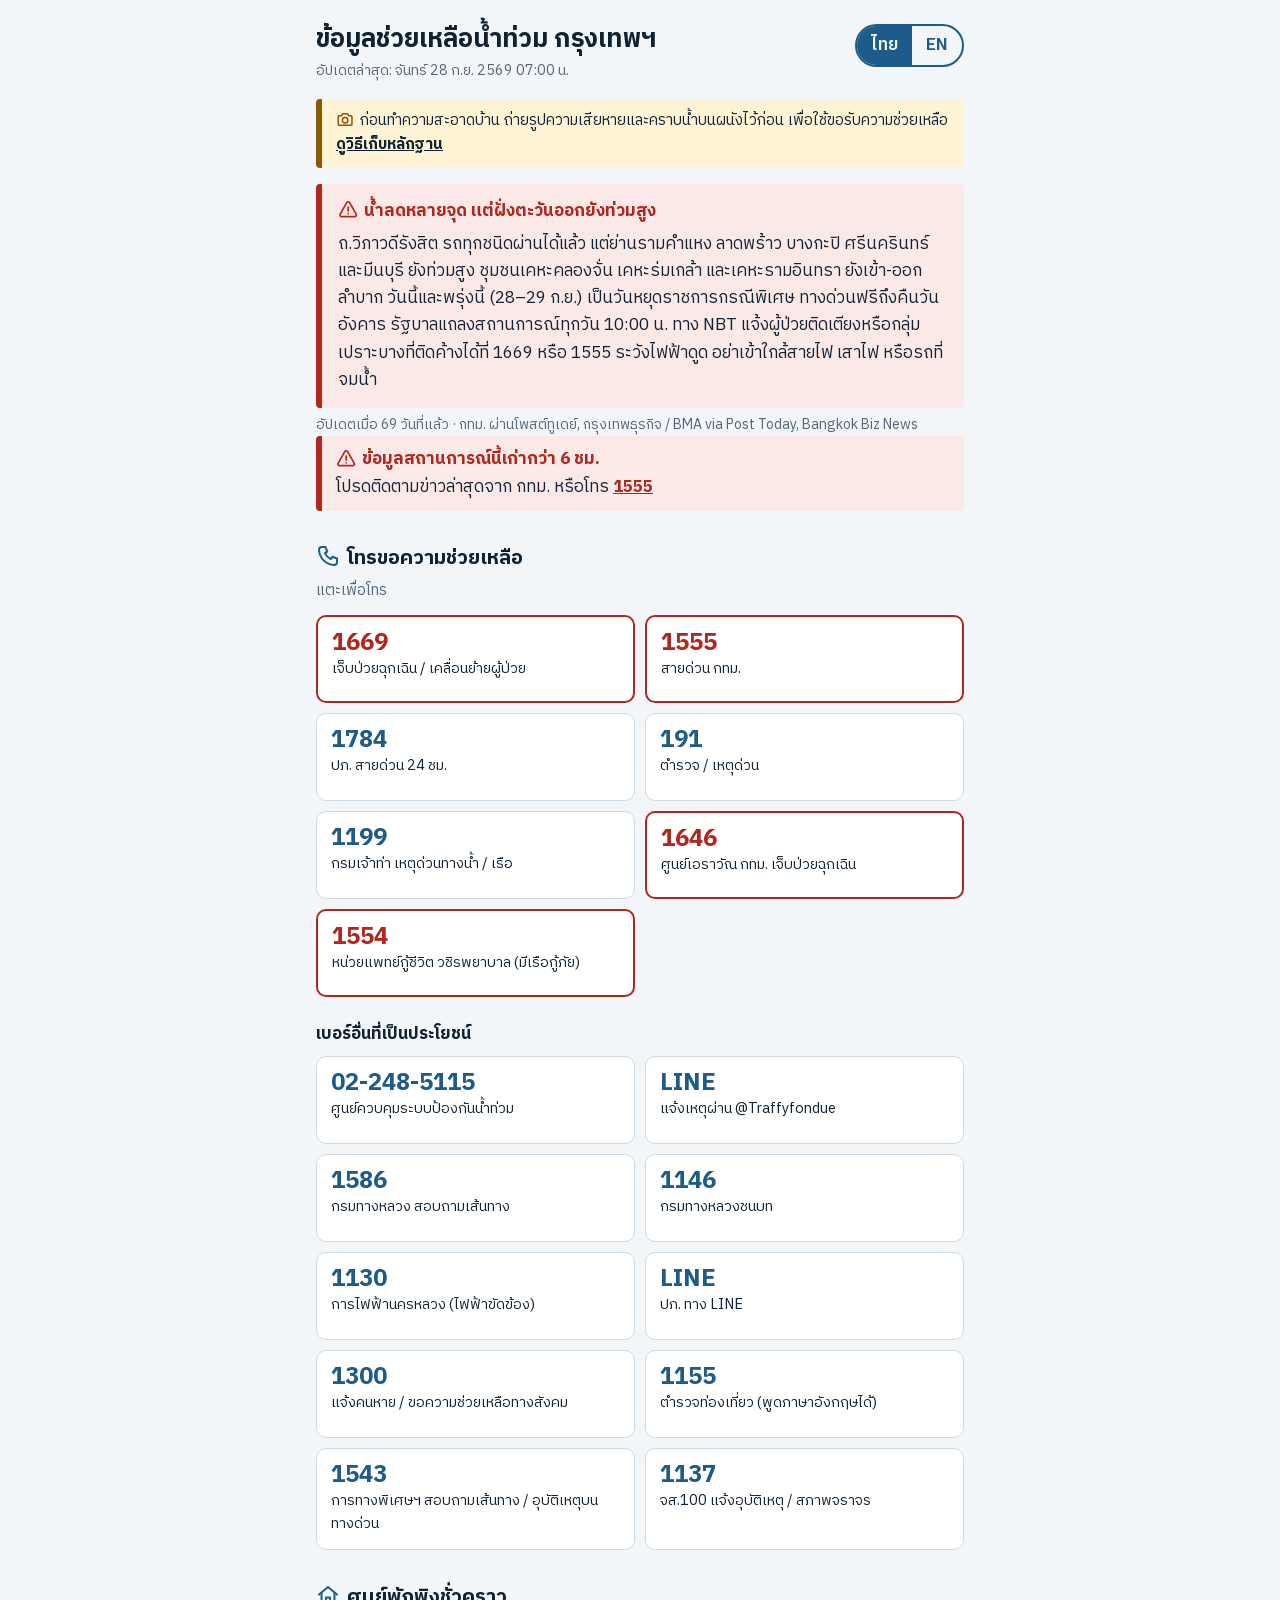
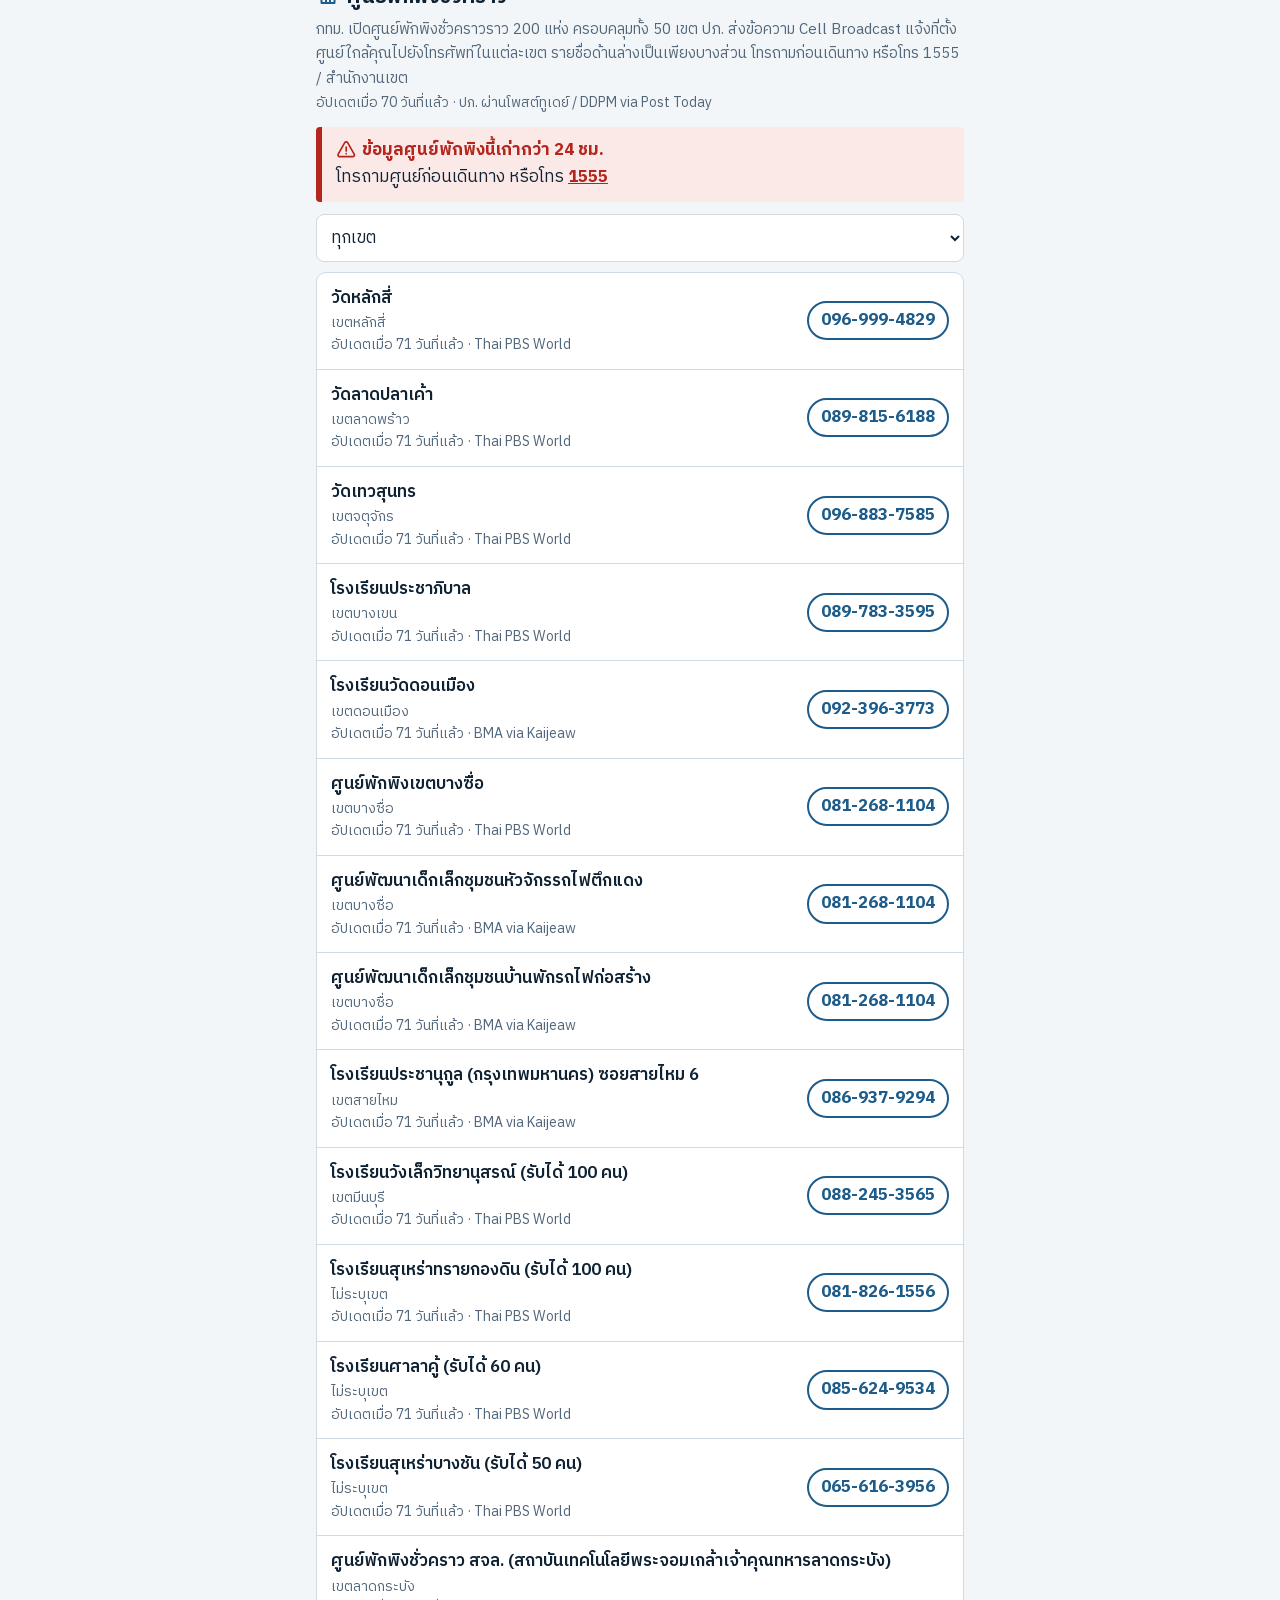
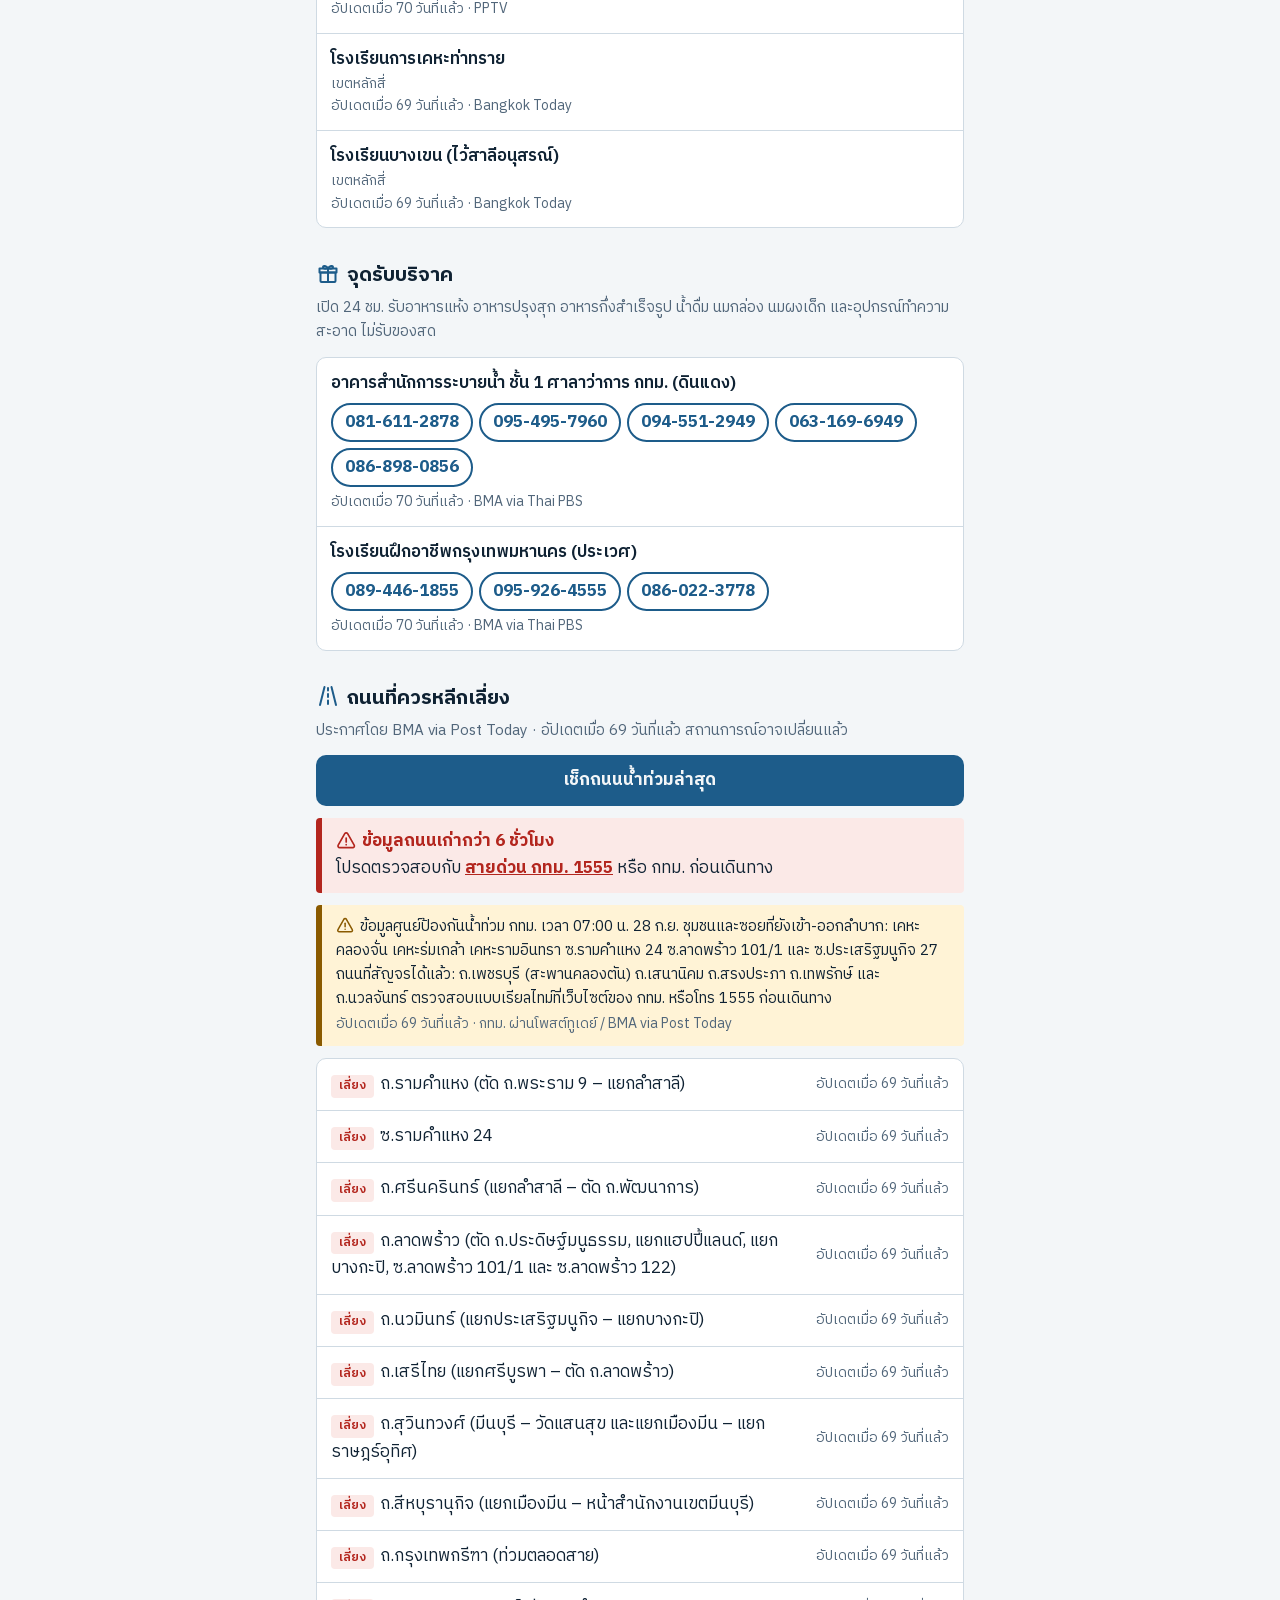
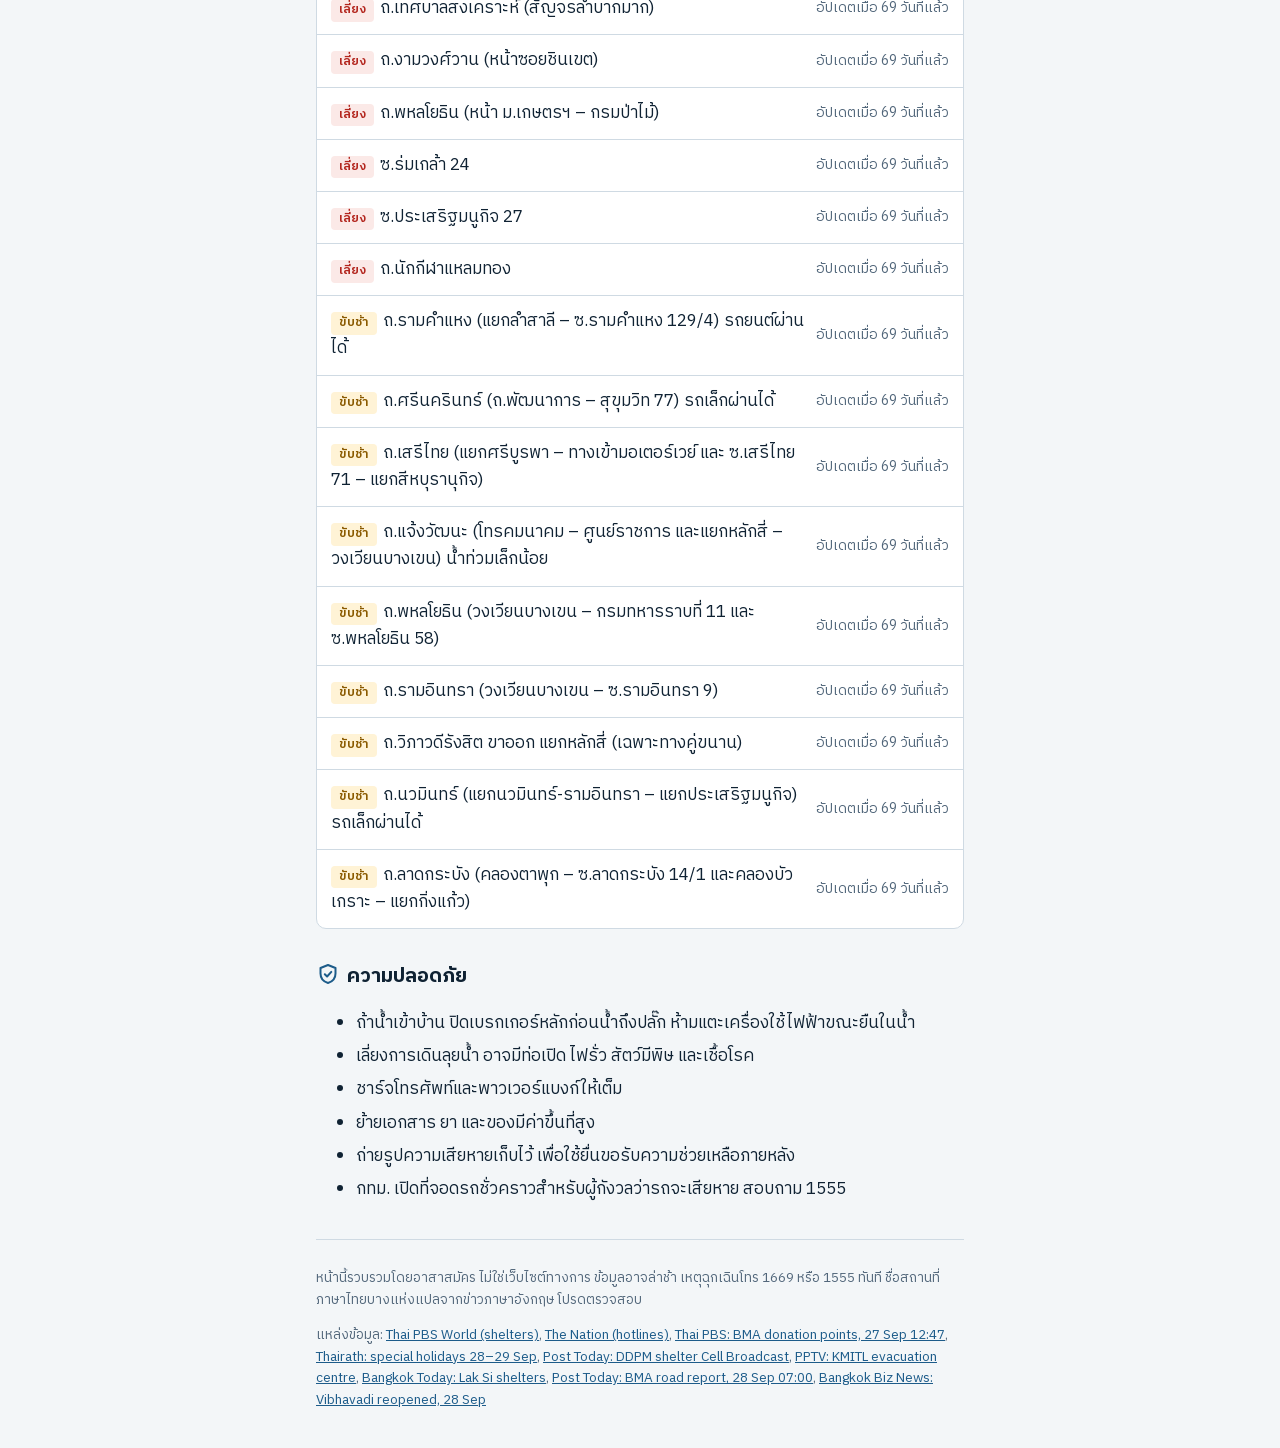
==== commit f4fd9e0e: "Data: 28 Sep 07:00 morning update (status, road note, 24 roads) - status 07:00 (BMA via Post Today, " ====
--- a/index.html
+++ b/index.html
@@ -49,7 +49,7 @@
 <header>
   <div>
     <h1><span data-th>ข้อมูลช่วยเหลือน้ำท่วม กรุงเทพฯ</span><span data-en lang="en">Bangkok flood help</span></h1>
-    <p class="updated" id="updated"><!--render:updated--><span data-th>อัปเดตล่าสุด: จันทร์ 28 ก.ย. 2569 00:00 น.</span><span data-en lang="en">Last updated: Mon 28 Sep 2026, 00:00</span><!--/render:updated--></p>
+    <p class="updated" id="updated"><!--render:updated--><span data-th>อัปเดตล่าสุด: จันทร์ 28 ก.ย. 2569 07:00 น.</span><span data-en lang="en">Last updated: Mon 28 Sep 2026, 07:00</span><!--/render:updated--></p>
   </div>
   <div class="lang" role="group" aria-label="Language">
     <button type="button" data-set="th" aria-pressed="true">ไทย</button>
@@ -65,10 +65,10 @@
      scripts/embed-fallback.mjs at deploy time, so the page works without JavaScript.
      Don't edit their contents by hand. -->
 <div class="status" role="status">
-  <svg class="icon" aria-hidden="true" focusable="false"><use href="#i-warning"/></svg><strong id="status-title"><!--render:status-title--><span data-th>สถานการณ์ทยอยดีขึ้น แต่ฝั่งตะวันออกยังต้องเฝ้าระวัง</span><span data-en lang="en">Slowly improving, but the east still needs watching</span><!--/render:status-title--></strong>
-  <p id="status-body"><!--render:status-body--><span data-th>ระดับน้ำในคลองบางแห่งเริ่มลดลง และฝนมีแนวโน้มเบาลง แต่ฝั่งตะวันออกยังได้รับผลกระทบ ได้แก่ แนวคลองแสนแสบ (คลองตัน เทพลีลา บางกะปิ คลองจั่น) และแนวคลองประเวศบุรีรมย์ (ลาดกระบัง ประเวศ สวนหลวง หมู่บ้านนักกีฬา) วันจันทร์ 28 และอังคาร 29 ก.ย. เป็นวันหยุดราชการกรณีพิเศษ ทางด่วนฟรีถึงคืนวันอังคาร แจ้งผู้ป่วยติดเตียงหรือกลุ่มเปราะบางที่ติดค้างได้ที่ 1669 หรือ 1555 หรือแจ้งเหตุผ่าน Traffy Fondue ระวังไฟฟ้าดูด อย่าเข้าใกล้สายไฟ เสาไฟ หรือรถที่จมน้ำ</span><span data-en lang="en">Canal levels are starting to fall in some areas and rain is easing, but the east is still affected: along Saen Saep canal (Khlong Tan, Thepleela, Bang Kapi, Khlong Chan) and Prawet Burirom canal (Lat Krabang, Prawet, Suan Luang, the Athletes&#39; Village). Monday 28 and Tuesday 29 Sep are special government holidays; expressways are free until Tuesday night. Report stranded bedridden or vulnerable people to 1669 or 1555, or report problems via Traffy Fondue. Beware of electric shock: stay away from power lines, poles and submerged cars.</span><!--/render:status-body--></p>
+  <svg class="icon" aria-hidden="true" focusable="false"><use href="#i-warning"/></svg><strong id="status-title"><!--render:status-title--><span data-th>น้ำลดหลายจุด แต่ฝั่งตะวันออกยังท่วมสูง</span><span data-en lang="en">Water falling in many areas, but still deep in the east</span><!--/render:status-title--></strong>
+  <p id="status-body"><!--render:status-body--><span data-th>ถ.วิภาวดีรังสิต รถทุกชนิดผ่านได้แล้ว แต่ย่านรามคำแหง ลาดพร้าว บางกะปิ ศรีนครินทร์ และมีนบุรี ยังท่วมสูง ชุมชนเคหะคลองจั่น เคหะร่มเกล้า และเคหะรามอินทรา ยังเข้า-ออกลำบาก วันนี้และพรุ่งนี้ (28–29 ก.ย.) เป็นวันหยุดราชการกรณีพิเศษ ทางด่วนฟรีถึงคืนวันอังคาร รัฐบาลแถลงสถานการณ์ทุกวัน 10:00 น. ทาง NBT แจ้งผู้ป่วยติดเตียงหรือกลุ่มเปราะบางที่ติดค้างได้ที่ 1669 หรือ 1555 ระวังไฟฟ้าดูด อย่าเข้าใกล้สายไฟ เสาไฟ หรือรถที่จมน้ำ</span><span data-en lang="en">All vehicles can now pass Vibhavadi Rangsit, but Ramkhamhaeng, Lat Phrao, Bang Kapi, Srinakarin and Min Buri are still deeply flooded. Kheha Khlong Chan, Kheha Romklao and Kheha Ram Intra communities are still hard to get in and out of. Monday 28 and Tuesday 29 Sep are special government holidays; expressways are free until Tuesday night. The government gives an official briefing every day at 10:00 on NBT. Report stranded bedridden or vulnerable people to 1669 or 1555. Beware of electric shock: stay away from power lines, poles and submerged cars.</span><!--/render:status-body--></p>
 </div>
-<p class="fresh" id="status-fresh"><!--render:status-fresh--><span class="age" data-ts="2026-09-27T18:30:00+07:00"><span data-th>อัปเดต 27 ก.ย. 18:30 น.</span><span data-en lang="en">updated 27 Sep, 18:30</span></span> · กทม. ผ่าน MGR Online / BMA via MGR Online<!--/render:status-fresh--></p>
+<p class="fresh" id="status-fresh"><!--render:status-fresh--><span class="age" data-ts="2026-09-28T07:00:00+07:00"><span data-th>อัปเดต 28 ก.ย. 07:00 น.</span><span data-en lang="en">updated 28 Sep, 07:00</span></span> · กทม. ผ่านโพสต์ทูเดย์, กรุงเทพธุรกิจ / BMA via Post Today, Bangkok Biz News<!--/render:status-fresh--></p>
 <!-- Shown by app.js when the status is over 6 hours old (needs the current time, so JavaScript only). -->
 <div class="stale" id="status-stale" hidden>
   <strong><svg class="icon" aria-hidden="true" focusable="false"><use href="#i-warning"/></svg><span data-th>ข้อมูลสถานการณ์นี้เก่ากว่า 6 ชม.</span><span data-en lang="en">This update is over 6 hours old.</span></strong><br>
@@ -129,14 +129,37 @@
 <li><div><div class="name"><span data-th>โรงเรียนฝึกอาชีพกรุงเทพมหานคร (ประเวศ)</span><span data-en lang="en">BMA Vocational Training School (Prawet)</span></div><div class="phones"><a class="tel" href="tel:0894461855">089-446-1855</a><a class="tel" href="tel:0959264555">095-926-4555</a><a class="tel" href="tel:0860223778">086-022-3778</a></div><div class="meta"><span class="age" data-ts="2026-09-27T12:47:00+07:00"><span data-th>อัปเดต 27 ก.ย. 12:47 น.</span><span data-en lang="en">updated 27 Sep, 12:47</span></span> · <span lang="en">BMA via Thai PBS</span></div></div></li></ul><!--/render:donations--></div>
 
 <h2><svg class="icon" aria-hidden="true" focusable="false"><use href="#i-road"/></svg><span data-th>ถนนที่ควรหลีกเลี่ยง</span><span data-en lang="en">Roads to avoid</span></h2>
-<p class="sub" id="roads-sub"><!--render:roads-sub--><!--/render:roads-sub--></p>
+<p class="sub" id="roads-sub"><!--render:roads-sub--><span data-th>ประกาศโดย <span lang="en">BMA via Post Today</span> · </span><span data-en lang="en">Source: BMA via Post Today · </span><span class="age" data-ts="2026-09-28T07:00:00+07:00"><span data-th>อัปเดต 28 ก.ย. 07:00 น.</span><span data-en lang="en">updated 28 Sep, 07:00</span></span><span data-th> สถานการณ์อาจเปลี่ยนแล้ว</span><span data-en lang="en">. Conditions may have changed since.</span><!--/render:roads-sub--></p>
 <div class="live" id="roads-live"><!--render:roads-live--><a class="live-btn" href="https://weather.bangkok.go.th/flood/"><span data-th>เช็กถนนน้ำท่วมล่าสุด</span><span data-en lang="en">Check live road flooding</span></a><!--/render:roads-live--></div>
 <div class="stale" id="roads-stale" hidden>
   <strong><svg class="icon" aria-hidden="true" focusable="false"><use href="#i-warning"/></svg><span data-th>ข้อมูลถนนเก่ากว่า 6 ชั่วโมง</span><span data-en lang="en">Road information is over 6 hours old</span></strong><br>
   <span data-th>โปรดตรวจสอบกับ <a href="tel:1555">สายด่วน กทม. 1555</a> หรือ กทม. ก่อนเดินทาง</span><span data-en lang="en">Please check with the <a href="tel:1555">BMA hotline 1555</a> or the BMA before travelling.</span>
 </div>
-<div class="note" id="roads-note"><!--render:roads-note--><svg class="icon" aria-hidden="true" focusable="false"><use href="#i-warning"/></svg><span data-th>ข้อมูล กทม. เวลา 17:30 น. ยังมีถนนน้ำท่วมขัง 9 เส้นทาง และคืนผิวจราจรแล้ว 5 เส้นทาง ถ.รามคำแหง ยังมีน้ำท่วมขัง ถ.เพชรบุรีตัดใหม่ ตั้งแต่แยกคลองตัน เริ่มดีขึ้น ตรวจสอบรายชื่อถนนแบบเรียลไทม์ที่เว็บไซต์ของ กทม. หรือโทร 1555 ก่อนเดินทาง</span><span data-en lang="en">As of 17:30, the BMA reports 9 roads still flooded and 5 reopened. Ramkhamhaeng Road is still flooded; New Phetchaburi Road from Khlong Tan junction is improving. Check the list of roads in real time on the BMA website or call 1555 before travelling.</span><br><span class="meta"><span class="age" data-ts="2026-09-27T18:30:00+07:00"><span data-th>อัปเดต 27 ก.ย. 18:30 น.</span><span data-en lang="en">updated 27 Sep, 18:30</span></span> · กทม. ผ่าน MGR Online / BMA via MGR Online</span><!--/render:roads-note--></div>
-<ul class="list" id="roads"><!--render:roads--><!--/render:roads--></ul>
+<div class="note" id="roads-note"><!--render:roads-note--><svg class="icon" aria-hidden="true" focusable="false"><use href="#i-warning"/></svg><span data-th>ข้อมูลศูนย์ป้องกันน้ำท่วม กทม. เวลา 07:00 น. 28 ก.ย. ชุมชนและซอยที่ยังเข้า-ออกลำบาก: เคหะคลองจั่น เคหะร่มเกล้า เคหะรามอินทรา ซ.รามคำแหง 24 ซ.ลาดพร้าว 101/1 และ ซ.ประเสริฐมนูกิจ 27 ถนนที่สัญจรได้แล้ว: ถ.เพชรบุรี (สะพานคลองตัน) ถ.เสนานิคม ถ.สรงประภา ถ.เทพรักษ์ และ ถ.นวลจันทร์ ตรวจสอบแบบเรียลไทม์ที่เว็บไซต์ของ กทม. หรือโทร 1555 ก่อนเดินทาง</span><span data-en lang="en">BMA Flood Control Centre data, 07:00, 28 Sep. Communities and sois still hard to get in and out of: Kheha Khlong Chan, Kheha Romklao, Kheha Ram Intra, Ramkhamhaeng Soi 24, Lat Phrao Soi 101/1 and Prasert Manukit Soi 27. Now passable: Phetchaburi Rd (Khlong Tan bridge), Sena Nikhom, Song Prapha, Thep Rak and Nuanchan roads. Check in real time on the BMA website or call 1555 before travelling.</span><br><span class="meta"><span class="age" data-ts="2026-09-28T07:00:00+07:00"><span data-th>อัปเดต 28 ก.ย. 07:00 น.</span><span data-en lang="en">updated 28 Sep, 07:00</span></span> · กทม. ผ่านโพสต์ทูเดย์ / BMA via Post Today</span><!--/render:roads-note--></div>
+<ul class="list" id="roads"><!--render:roads--><li><span class="road"><span class="tag avoid"><span data-th>เลี่ยง</span><span data-en lang="en">Avoid</span></span><span class="rn"><span data-th>ถ.รามคำแหง (ตัด ถ.พระราม 9 – แยกลำสาลี)</span><span data-en lang="en">Ramkhamhaeng Rd (Rama 9 Rd – Lam Sali junction)</span></span></span><span class="meta age-col"><span class="age" data-ts="2026-09-28T07:00:00+07:00"><span data-th>อัปเดต 28 ก.ย. 07:00 น.</span><span data-en lang="en">updated 28 Sep, 07:00</span></span></span></li>
+<li><span class="road"><span class="tag avoid"><span data-th>เลี่ยง</span><span data-en lang="en">Avoid</span></span><span class="rn"><span data-th>ซ.รามคำแหง 24</span><span data-en lang="en">Ramkhamhaeng Soi 24</span></span></span><span class="meta age-col"><span class="age" data-ts="2026-09-28T07:00:00+07:00"><span data-th>อัปเดต 28 ก.ย. 07:00 น.</span><span data-en lang="en">updated 28 Sep, 07:00</span></span></span></li>
+<li><span class="road"><span class="tag avoid"><span data-th>เลี่ยง</span><span data-en lang="en">Avoid</span></span><span class="rn"><span data-th>ถ.ศรีนครินทร์ (แยกลำสาลี – ตัด ถ.พัฒนาการ)</span><span data-en lang="en">Srinakarin Rd (Lam Sali junction – Pattanakan Rd)</span></span></span><span class="meta age-col"><span class="age" data-ts="2026-09-28T07:00:00+07:00"><span data-th>อัปเดต 28 ก.ย. 07:00 น.</span><span data-en lang="en">updated 28 Sep, 07:00</span></span></span></li>
+<li><span class="road"><span class="tag avoid"><span data-th>เลี่ยง</span><span data-en lang="en">Avoid</span></span><span class="rn"><span data-th>ถ.ลาดพร้าว (ตัด ถ.ประดิษฐ์มนูธรรม, แยกแฮปปี้แลนด์, แยกบางกะปิ, ซ.ลาดพร้าว 101/1 และ ซ.ลาดพร้าว 122)</span><span data-en lang="en">Lat Phrao Rd (Pradit Manutham Rd, Happy Land junction, Bang Kapi junction, Soi 101/1 and Soi 122)</span></span></span><span class="meta age-col"><span class="age" data-ts="2026-09-28T07:00:00+07:00"><span data-th>อัปเดต 28 ก.ย. 07:00 น.</span><span data-en lang="en">updated 28 Sep, 07:00</span></span></span></li>
+<li><span class="road"><span class="tag avoid"><span data-th>เลี่ยง</span><span data-en lang="en">Avoid</span></span><span class="rn"><span data-th>ถ.นวมินทร์ (แยกประเสริฐมนูกิจ – แยกบางกะปิ)</span><span data-en lang="en">Nawamin Rd (Prasert Manukit junction – Bang Kapi junction)</span></span></span><span class="meta age-col"><span class="age" data-ts="2026-09-28T07:00:00+07:00"><span data-th>อัปเดต 28 ก.ย. 07:00 น.</span><span data-en lang="en">updated 28 Sep, 07:00</span></span></span></li>
+<li><span class="road"><span class="tag avoid"><span data-th>เลี่ยง</span><span data-en lang="en">Avoid</span></span><span class="rn"><span data-th>ถ.เสรีไทย (แยกศรีบูรพา – ตัด ถ.ลาดพร้าว)</span><span data-en lang="en">Seri Thai Rd (Si Burapha junction – Lat Phrao Rd)</span></span></span><span class="meta age-col"><span class="age" data-ts="2026-09-28T07:00:00+07:00"><span data-th>อัปเดต 28 ก.ย. 07:00 น.</span><span data-en lang="en">updated 28 Sep, 07:00</span></span></span></li>
+<li><span class="road"><span class="tag avoid"><span data-th>เลี่ยง</span><span data-en lang="en">Avoid</span></span><span class="rn"><span data-th>ถ.สุวินทวงศ์ (มีนบุรี – วัดแสนสุข และแยกเมืองมีน – แยกราษฎร์อุทิศ)</span><span data-en lang="en">Suwinthawong Rd (Min Buri – Wat Saen Suk, and Mueang Min – Rat Uthit junctions)</span></span></span><span class="meta age-col"><span class="age" data-ts="2026-09-28T07:00:00+07:00"><span data-th>อัปเดต 28 ก.ย. 07:00 น.</span><span data-en lang="en">updated 28 Sep, 07:00</span></span></span></li>
+<li><span class="road"><span class="tag avoid"><span data-th>เลี่ยง</span><span data-en lang="en">Avoid</span></span><span class="rn"><span data-th>ถ.สีหบุรานุกิจ (แยกเมืองมีน – หน้าสำนักงานเขตมีนบุรี)</span><span data-en lang="en">Sihaburanukit Rd (Mueang Min junction – Min Buri district office)</span></span></span><span class="meta age-col"><span class="age" data-ts="2026-09-28T07:00:00+07:00"><span data-th>อัปเดต 28 ก.ย. 07:00 น.</span><span data-en lang="en">updated 28 Sep, 07:00</span></span></span></li>
+<li><span class="road"><span class="tag avoid"><span data-th>เลี่ยง</span><span data-en lang="en">Avoid</span></span><span class="rn"><span data-th>ถ.กรุงเทพกรีฑา (ท่วมตลอดสาย)</span><span data-en lang="en">Krungthep Kreetha Rd (flooded along its whole length)</span></span></span><span class="meta age-col"><span class="age" data-ts="2026-09-28T07:00:00+07:00"><span data-th>อัปเดต 28 ก.ย. 07:00 น.</span><span data-en lang="en">updated 28 Sep, 07:00</span></span></span></li>
+<li><span class="road"><span class="tag avoid"><span data-th>เลี่ยง</span><span data-en lang="en">Avoid</span></span><span class="rn"><span data-th>ถ.เทศบาลสงเคราะห์ (สัญจรลำบากมาก)</span><span data-en lang="en">Thetsaban Songkhro Rd (very difficult to pass)</span></span></span><span class="meta age-col"><span class="age" data-ts="2026-09-28T07:00:00+07:00"><span data-th>อัปเดต 28 ก.ย. 07:00 น.</span><span data-en lang="en">updated 28 Sep, 07:00</span></span></span></li>
+<li><span class="road"><span class="tag avoid"><span data-th>เลี่ยง</span><span data-en lang="en">Avoid</span></span><span class="rn"><span data-th>ถ.งามวงศ์วาน (หน้าซอยชินเขต)</span><span data-en lang="en">Ngam Wong Wan Rd (at Soi Chinnakhet)</span></span></span><span class="meta age-col"><span class="age" data-ts="2026-09-28T07:00:00+07:00"><span data-th>อัปเดต 28 ก.ย. 07:00 น.</span><span data-en lang="en">updated 28 Sep, 07:00</span></span></span></li>
+<li><span class="road"><span class="tag avoid"><span data-th>เลี่ยง</span><span data-en lang="en">Avoid</span></span><span class="rn"><span data-th>ถ.พหลโยธิน (หน้า ม.เกษตรฯ – กรมป่าไม้)</span><span data-en lang="en">Phahon Yothin Rd (Kasetsart University – Royal Forest Department)</span></span></span><span class="meta age-col"><span class="age" data-ts="2026-09-28T07:00:00+07:00"><span data-th>อัปเดต 28 ก.ย. 07:00 น.</span><span data-en lang="en">updated 28 Sep, 07:00</span></span></span></li>
+<li><span class="road"><span class="tag avoid"><span data-th>เลี่ยง</span><span data-en lang="en">Avoid</span></span><span class="rn"><span data-th>ซ.ร่มเกล้า 24</span><span data-en lang="en">Romklao Soi 24</span></span></span><span class="meta age-col"><span class="age" data-ts="2026-09-28T07:00:00+07:00"><span data-th>อัปเดต 28 ก.ย. 07:00 น.</span><span data-en lang="en">updated 28 Sep, 07:00</span></span></span></li>
+<li><span class="road"><span class="tag avoid"><span data-th>เลี่ยง</span><span data-en lang="en">Avoid</span></span><span class="rn"><span data-th>ซ.ประเสริฐมนูกิจ 27</span><span data-en lang="en">Prasert Manukit Soi 27</span></span></span><span class="meta age-col"><span class="age" data-ts="2026-09-28T07:00:00+07:00"><span data-th>อัปเดต 28 ก.ย. 07:00 น.</span><span data-en lang="en">updated 28 Sep, 07:00</span></span></span></li>
+<li><span class="road"><span class="tag avoid"><span data-th>เลี่ยง</span><span data-en lang="en">Avoid</span></span><span class="rn"><span data-th>ถ.นักกีฬาแหลมทอง</span><span data-en lang="en">Nak Kila Laem Thong Rd</span></span></span><span class="meta age-col"><span class="age" data-ts="2026-09-28T07:00:00+07:00"><span data-th>อัปเดต 28 ก.ย. 07:00 น.</span><span data-en lang="en">updated 28 Sep, 07:00</span></span></span></li>
+<li><span class="road"><span class="tag slow"><span data-th>ขับช้า</span><span data-en lang="en">Drive slowly</span></span><span class="rn"><span data-th>ถ.รามคำแหง (แยกลำสาลี – ซ.รามคำแหง 129/4) รถยนต์ผ่านได้</span><span data-en lang="en">Ramkhamhaeng Rd (Lam Sali junction – Soi 129/4), cars can pass</span></span></span><span class="meta age-col"><span class="age" data-ts="2026-09-28T07:00:00+07:00"><span data-th>อัปเดต 28 ก.ย. 07:00 น.</span><span data-en lang="en">updated 28 Sep, 07:00</span></span></span></li>
+<li><span class="road"><span class="tag slow"><span data-th>ขับช้า</span><span data-en lang="en">Drive slowly</span></span><span class="rn"><span data-th>ถ.ศรีนครินทร์ (ถ.พัฒนาการ – สุขุมวิท 77) รถเล็กผ่านได้</span><span data-en lang="en">Srinakarin Rd (Pattanakan Rd – Sukhumvit 77), small cars can pass</span></span></span><span class="meta age-col"><span class="age" data-ts="2026-09-28T07:00:00+07:00"><span data-th>อัปเดต 28 ก.ย. 07:00 น.</span><span data-en lang="en">updated 28 Sep, 07:00</span></span></span></li>
+<li><span class="road"><span class="tag slow"><span data-th>ขับช้า</span><span data-en lang="en">Drive slowly</span></span><span class="rn"><span data-th>ถ.เสรีไทย (แยกศรีบูรพา – ทางเข้ามอเตอร์เวย์ และ ซ.เสรีไทย 71 – แยกสีหบุรานุกิจ)</span><span data-en lang="en">Seri Thai Rd (Si Burapha junction – motorway entrance, and Soi 71 – Sihaburanukit junction)</span></span></span><span class="meta age-col"><span class="age" data-ts="2026-09-28T07:00:00+07:00"><span data-th>อัปเดต 28 ก.ย. 07:00 น.</span><span data-en lang="en">updated 28 Sep, 07:00</span></span></span></li>
+<li><span class="road"><span class="tag slow"><span data-th>ขับช้า</span><span data-en lang="en">Drive slowly</span></span><span class="rn"><span data-th>ถ.แจ้งวัฒนะ (โทรคมนาคม – ศูนย์ราชการ และแยกหลักสี่ – วงเวียนบางเขน) น้ำท่วมเล็กน้อย</span><span data-en lang="en">Chaeng Watthana Rd (NT office – Government Complex, and Lak Si junction – Bang Khen roundabout), light flooding</span></span></span><span class="meta age-col"><span class="age" data-ts="2026-09-28T07:00:00+07:00"><span data-th>อัปเดต 28 ก.ย. 07:00 น.</span><span data-en lang="en">updated 28 Sep, 07:00</span></span></span></li>
+<li><span class="road"><span class="tag slow"><span data-th>ขับช้า</span><span data-en lang="en">Drive slowly</span></span><span class="rn"><span data-th>ถ.พหลโยธิน (วงเวียนบางเขน – กรมทหารราบที่ 11 และ ซ.พหลโยธิน 58)</span><span data-en lang="en">Phahon Yothin Rd (Bang Khen roundabout – 11th Infantry Regiment, and Soi 58)</span></span></span><span class="meta age-col"><span class="age" data-ts="2026-09-28T07:00:00+07:00"><span data-th>อัปเดต 28 ก.ย. 07:00 น.</span><span data-en lang="en">updated 28 Sep, 07:00</span></span></span></li>
+<li><span class="road"><span class="tag slow"><span data-th>ขับช้า</span><span data-en lang="en">Drive slowly</span></span><span class="rn"><span data-th>ถ.รามอินทรา (วงเวียนบางเขน – ซ.รามอินทรา 9)</span><span data-en lang="en">Ram Intra Rd (Bang Khen roundabout – Soi 9)</span></span></span><span class="meta age-col"><span class="age" data-ts="2026-09-28T07:00:00+07:00"><span data-th>อัปเดต 28 ก.ย. 07:00 น.</span><span data-en lang="en">updated 28 Sep, 07:00</span></span></span></li>
+<li><span class="road"><span class="tag slow"><span data-th>ขับช้า</span><span data-en lang="en">Drive slowly</span></span><span class="rn"><span data-th>ถ.วิภาวดีรังสิต ขาออก แยกหลักสี่ (เฉพาะทางคู่ขนาน)</span><span data-en lang="en">Vibhavadi Rangsit Rd outbound, Lak Si junction (frontage road only)</span></span></span><span class="meta age-col"><span class="age" data-ts="2026-09-28T07:00:00+07:00"><span data-th>อัปเดต 28 ก.ย. 07:00 น.</span><span data-en lang="en">updated 28 Sep, 07:00</span></span></span></li>
+<li><span class="road"><span class="tag slow"><span data-th>ขับช้า</span><span data-en lang="en">Drive slowly</span></span><span class="rn"><span data-th>ถ.นวมินทร์ (แยกนวมินทร์-รามอินทรา – แยกประเสริฐมนูกิจ) รถเล็กผ่านได้</span><span data-en lang="en">Nawamin Rd (Nawamin–Ram Intra junction – Prasert Manukit junction), small cars can pass</span></span></span><span class="meta age-col"><span class="age" data-ts="2026-09-28T07:00:00+07:00"><span data-th>อัปเดต 28 ก.ย. 07:00 น.</span><span data-en lang="en">updated 28 Sep, 07:00</span></span></span></li>
+<li><span class="road"><span class="tag slow"><span data-th>ขับช้า</span><span data-en lang="en">Drive slowly</span></span><span class="rn"><span data-th>ถ.ลาดกระบัง (คลองตาพุก – ซ.ลาดกระบัง 14/1 และคลองบัวเกราะ – แยกกิ่งแก้ว)</span><span data-en lang="en">Lat Krabang Rd (Khlong Ta Phuk – Soi 14/1, and Khlong Bua Kro – King Kaeo junction)</span></span></span><span class="meta age-col"><span class="age" data-ts="2026-09-28T07:00:00+07:00"><span data-th>อัปเดต 28 ก.ย. 07:00 น.</span><span data-en lang="en">updated 28 Sep, 07:00</span></span></span></li><!--/render:roads--></ul>
 
 <div id="tools"><!--render:tools--><!--/render:tools--></div>
 
@@ -160,13 +183,13 @@
 
 <footer>
   <p><span data-th>หน้านี้รวบรวมโดยอาสาสมัคร ไม่ใช่เว็บไซต์ทางการ ข้อมูลอาจล่าช้า เหตุฉุกเฉินโทร 1669 หรือ 1555 ทันที ชื่อสถานที่ภาษาไทยบางแห่งแปลจากข่าวภาษาอังกฤษ โปรดตรวจสอบ</span><span data-en lang="en">Compiled by volunteers. Not an official site, and information may be delayed. In an emergency call 1669 or 1555 immediately.</span></p>
-  <p class="src" id="sources"><span data-th>แหล่งข้อมูล:</span><span data-en lang="en">Sources:</span><span id="source-links"><!--render:source-links--> <a href="https://www.thaipbsworld.com/around-thailand/558607" lang="en">Thai PBS World (shelters)</a>, <a href="https://www.nationthailand.com/thailand/bangkok/40071507" lang="en">The Nation (hotlines)</a>, <a href="https://www.thaipbs.or.th/news/content/558666" lang="en">Thai PBS: governor&#39;s briefing, 27 Sep</a>, <a href="https://www.thaipbs.or.th/news/content/558679" lang="en">Thai PBS: BMA donation points, 27 Sep 12:47</a>, <a href="https://www.thairath.co.th/news/politic/2962441" lang="en">Thairath: special holidays 28–29 Sep</a>, <a href="https://www.posttoday.com/general-news/749455" lang="en">Post Today: DDPM shelter Cell Broadcast</a>, <a href="https://www.pptvhd36.com/news/%E0%B8%AA%E0%B8%B1%E0%B8%87%E0%B8%84%E0%B8%A1/284196" lang="en">PPTV: KMITL evacuation centre</a>, <a href="https://www.thaipost.net/general-news/1077562/" lang="en">Thai Post: BMA roads update, 27 Sep 17:30</a>, <a href="https://mgronline.com/qol/detail/9690000094395" lang="en">MGR Online: BMA deputy governor, 27 Sep 18:30</a>, <a href="https://bangkok-today.com/%E0%B8%81%E0%B8%97%E0%B8%A1-%E0%B8%9C%E0%B8%AA%E0%B8%B2%E0%B8%99%E0%B8%9E%E0%B8%A5%E0%B8%B1%E0%B8%87%E0%B8%A3%E0%B8%B1%E0%B8%90%E0%B8%9A%E0%B8%B2%E0%B8%A5-%E0%B8%9C%E0%B8%B9%E0%B9%89%E0%B8%A7/" lang="en">Bangkok Today: Lak Si shelters</a><!--/render:source-links--></span></p>
+  <p class="src" id="sources"><span data-th>แหล่งข้อมูล:</span><span data-en lang="en">Sources:</span><span id="source-links"><!--render:source-links--> <a href="https://www.thaipbsworld.com/around-thailand/558607" lang="en">Thai PBS World (shelters)</a>, <a href="https://www.nationthailand.com/thailand/bangkok/40071507" lang="en">The Nation (hotlines)</a>, <a href="https://www.thaipbs.or.th/news/content/558679" lang="en">Thai PBS: BMA donation points, 27 Sep 12:47</a>, <a href="https://www.thairath.co.th/news/politic/2962441" lang="en">Thairath: special holidays 28–29 Sep</a>, <a href="https://www.posttoday.com/general-news/749455" lang="en">Post Today: DDPM shelter Cell Broadcast</a>, <a href="https://www.pptvhd36.com/news/%E0%B8%AA%E0%B8%B1%E0%B8%87%E0%B8%84%E0%B8%A1/284196" lang="en">PPTV: KMITL evacuation centre</a>, <a href="https://bangkok-today.com/%E0%B8%81%E0%B8%97%E0%B8%A1-%E0%B8%9C%E0%B8%AA%E0%B8%B2%E0%B8%99%E0%B8%9E%E0%B8%A5%E0%B8%B1%E0%B8%87%E0%B8%A3%E0%B8%B1%E0%B8%90%E0%B8%9A%E0%B8%B2%E0%B8%A5-%E0%B8%9C%E0%B8%B9%E0%B9%89%E0%B8%A7/" lang="en">Bangkok Today: Lak Si shelters</a>, <a href="https://www.posttoday.com/smart-city/749485" lang="en">Post Today: BMA road report, 28 Sep 07:00</a>, <a href="https://www.bangkokbiznews.com/news/news-update/1253837" lang="en">Bangkok Biz News: Vibhavadi reopened, 28 Sep</a><!--/render:source-links--></span></p>
 </footer>
 </div>
 
 <!-- Fallback copy of data/flood.json. Used when the live file can't be loaded.
      Do not edit by hand: scripts/embed-fallback.mjs rewrites it on every deploy. -->
-<script type="application/json" id="fallback-data">{"status":{"updated":"2026-09-27T18:30:00+07:00","source":"กทม. ผ่าน MGR Online / BMA via MGR Online","title":{"th":"สถานการณ์ทยอยดีขึ้น แต่ฝั่งตะวันออกยังต้องเฝ้าระวัง","en":"Slowly improving, but the east still needs watching"},"body":{"th":"ระดับน้ำในคลองบางแห่งเริ่มลดลง และฝนมีแนวโน้มเบาลง แต่ฝั่งตะวันออกยังได้รับผลกระทบ ได้แก่ แนวคลองแสนแสบ (คลองตัน เทพลีลา บางกะปิ คลองจั่น) และแนวคลองประเวศบุรีรมย์ (ลาดกระบัง ประเวศ สวนหลวง หมู่บ้านนักกีฬา) วันจันทร์ 28 และอังคาร 29 ก.ย. เป็นวันหยุดราชการกรณีพิเศษ ทางด่วนฟรีถึงคืนวันอังคาร แจ้งผู้ป่วยติดเตียงหรือกลุ่มเปราะบางที่ติดค้างได้ที่ 1669 หรือ 1555 หรือแจ้งเหตุผ่าน Traffy Fondue ระวังไฟฟ้าดูด อย่าเข้าใกล้สายไฟ เสาไฟ หรือรถที่จมน้ำ","en":"Canal levels are starting to fall in some areas and rain is easing, but the east is still affected: along Saen Saep canal (Khlong Tan, Thepleela, Bang Kapi, Khlong Chan) and Prawet Burirom canal (Lat Krabang, Prawet, Suan Luang, the Athletes' Village). Monday 28 and Tuesday 29 Sep are special government holidays; expressways are free until Tuesday night. Report stranded bedridden or vulnerable people to 1669 or 1555, or report problems via Traffy Fondue. Beware of electric shock: stay away from power lines, poles and submerged cars."}},"hotlines":[{"number":"1669","urgent":true,"label":{"th":"เจ็บป่วยฉุกเฉิน / เคลื่อนย้ายผู้ป่วย","en":"Medical emergency / patient transport"}},{"number":"1555","urgent":true,"label":{"th":"สายด่วน กทม.","en":"BMA hotline"}},{"number":"1784","urgent":false,"label":{"th":"ปภ. สายด่วน 24 ชม.","en":"DDPM 24-hour hotline"}},{"number":"191","urgent":false,"label":{"th":"ตำรวจ / เหตุด่วน","en":"Police / emergencies"}},{"number":"1199","urgent":false,"label":{"th":"กรมเจ้าท่า เหตุด่วนทางน้ำ / เรือ","en":"Marine Dept: boat and waterway incidents"}},{"number":"1646","urgent":true,"label":{"th":"ศูนย์เอราวัณ กทม. เจ็บป่วยฉุกเฉิน","en":"BMA Erawan Centre (medical emergency)"}},{"number":"1554","urgent":true,"label":{"th":"หน่วยแพทย์กู้ชีวิต วชิรพยาบาล (มีเรือกู้ภัย)","en":"Vajira Hospital rescue unit (has rescue boats)"}},{"number":"02-248-5115","urgent":false,"group":"other","label":{"th":"ศูนย์ควบคุมระบบป้องกันน้ำท่วม","en":"Flood control centre"}},{"display":"LINE","url":"https://line.me/R/ti/p/@traffyfondue","urgent":false,"group":"other","label":{"th":"แจ้งเหตุผ่าน @Traffyfondue","en":"Report via @Traffyfondue"}},{"number":"1586","urgent":false,"group":"other","label":{"th":"กรมทางหลวง สอบถามเส้นทาง","en":"Dept of Highways (route info)"}},{"number":"1146","urgent":false,"group":"other","label":{"th":"กรมทางหลวงชนบท","en":"Dept of Rural Roads"}},{"number":"1130","urgent":false,"group":"other","label":{"th":"การไฟฟ้านครหลวง (ไฟฟ้าขัดข้อง)","en":"MEA (power problems)"}},{"display":"LINE","url":"https://line.me/R/ti/p/@1784DDPM","urgent":false,"group":"other","label":{"th":"ปภ. ทาง LINE","en":"DDPM on LINE"}},{"number":"1300","urgent":false,"group":"other","label":{"th":"แจ้งคนหาย / ขอความช่วยเหลือทางสังคม","en":"Missing persons / social assistance"}},{"number":"1155","urgent":false,"group":"other","label":{"th":"ตำรวจท่องเที่ยว (พูดภาษาอังกฤษได้)","en":"Tourist Police (English spoken)"}},{"number":"1543","urgent":false,"group":"other","label":{"th":"การทางพิเศษฯ สอบถามเส้นทาง / อุบัติเหตุบนทางด่วน","en":"Expressway Authority: routes and accidents"}},{"number":"1137","urgent":false,"group":"other","label":{"th":"จส.100 แจ้งอุบัติเหตุ / สภาพจราจร","en":"JS100 radio: accidents and traffic"}}],"sheltersNote":{"updated":"2026-09-27T12:00:00+07:00","source":"ปภ. ผ่านโพสต์ทูเดย์ / DDPM via Post Today","text":{"th":"กทม. เปิดศูนย์พักพิงชั่วคราวราว 200 แห่ง ครอบคลุมทั้ง 50 เขต ปภ. ส่งข้อความ Cell Broadcast แจ้งที่ตั้งศูนย์ใกล้คุณไปยังโทรศัพท์ในแต่ละเขต รายชื่อด้านล่างเป็นเพียงบางส่วน โทรถามก่อนเดินทาง หรือโทร 1555 / สำนักงานเขต","en":"The BMA has opened about 200 temporary shelters across all 50 districts. The DDPM is sending shelter locations by Cell Broadcast alert to phones in each district. The list below is partial: call before you go, or call 1555 / your district office."}},"shelters":[{"name":{"th":"วัดหลักสี่","en":"Wat Lak Si"},"district":{"th":"หลักสี่","en":"Lak Si"},"tel":"096-999-4829","updated":"2026-09-26T12:46:00+07:00","source":"Thai PBS World","sourceUrl":"https://www.thaipbsworld.com/around-thailand/558607"},{"name":{"th":"วัดลาดปลาเค้า","en":"Wat Lat Pla Khao"},"district":{"th":"ลาดพร้าว","en":"Lat Phrao"},"tel":"089-815-6188","updated":"2026-09-26T12:46:00+07:00","source":"Thai PBS World","sourceUrl":"https://www.thaipbsworld.com/around-thailand/558607"},{"name":{"th":"วัดเทวสุนทร","en":"Wat Thewa Sunthorn"},"district":{"th":"จตุจักร","en":"Chatuchak"},"tel":"096-883-7585","updated":"2026-09-26T12:46:00+07:00","source":"Thai PBS World","sourceUrl":"https://www.thaipbsworld.com/around-thailand/558607"},{"name":{"th":"โรงเรียนประชาภิบาล","en":"Prachapiban School"},"district":{"th":"บางเขน","en":"Bang Khen"},"tel":"089-783-3595","updated":"2026-09-26T12:46:00+07:00","source":"Thai PBS World","sourceUrl":"https://www.thaipbsworld.com/around-thailand/558607"},{"name":{"th":"โรงเรียนวัดดอนเมือง","en":"Wat Don Mueang School"},"district":{"th":"ดอนเมือง","en":"Don Mueang"},"tel":"092-396-3773","updated":"2026-09-26T10:15:00+07:00","source":"BMA via Kaijeaw"},{"name":{"th":"ศูนย์พักพิงเขตบางซื่อ","en":"Bang Sue district shelter"},"district":{"th":"บางซื่อ","en":"Bang Sue"},"tel":"081-268-1104","updated":"2026-09-26T12:46:00+07:00","source":"Thai PBS World","sourceUrl":"https://www.thaipbsworld.com/around-thailand/558607"},{"name":{"th":"ศูนย์พัฒนาเด็กเล็กชุมชนหัวจักรรถไฟตึกแดง","en":"Hua Chak Rot Fai Tuek Daeng community child centre"},"district":{"th":"บางซื่อ","en":"Bang Sue"},"tel":"081-268-1104","updated":"2026-09-26T10:15:00+07:00","source":"BMA via Kaijeaw"},{"name":{"th":"ศูนย์พัฒนาเด็กเล็กชุมชนบ้านพักรถไฟก่อสร้าง","en":"Ban Phak Rot Fai Kosang community child centre"},"district":{"th":"บางซื่อ","en":"Bang Sue"},"tel":"081-268-1104","updated":"2026-09-26T10:15:00+07:00","source":"BMA via Kaijeaw"},{"name":{"th":"โรงเรียนประชานุกูล (กรุงเทพมหานคร) ซอยสายไหม 6","en":"Prachanukul School (BMA), Soi Sai Mai 6"},"district":{"th":"สายไหม","en":"Sai Mai"},"tel":"086-937-9294","updated":"2026-09-26T10:15:00+07:00","source":"BMA via Kaijeaw"},{"name":{"th":"โรงเรียนวังเล็กวิทยานุสรณ์ (รับได้ 100 คน)","en":"Wang Lek Wittayanusorn School (max 100)"},"district":{"th":"มีนบุรี","en":"Min Buri"},"tel":"088-245-3565","updated":"2026-09-26T12:46:00+07:00","source":"Thai PBS World","sourceUrl":"https://www.thaipbsworld.com/around-thailand/558607"},{"name":{"th":"โรงเรียนสุเหร่าทรายกองดิน (รับได้ 100 คน)","en":"Surao Sai Kong Din School (max 100)"},"district":null,"tel":"081-826-1556","updated":"2026-09-26T12:46:00+07:00","source":"Thai PBS World","sourceUrl":"https://www.thaipbsworld.com/around-thailand/558607"},{"name":{"th":"โรงเรียนศาลาคู้ (รับได้ 60 คน)","en":"Salakhoo School (max 60)"},"district":null,"tel":"085-624-9534","updated":"2026-09-26T12:46:00+07:00","source":"Thai PBS World","sourceUrl":"https://www.thaipbsworld.com/around-thailand/558607"},{"name":{"th":"โรงเรียนสุเหร่าบางชัน (รับได้ 50 คน)","en":"Surao Bang Chan School (max 50)"},"district":null,"tel":"065-616-3956","updated":"2026-09-26T12:46:00+07:00","source":"Thai PBS World","sourceUrl":"https://www.thaipbsworld.com/around-thailand/558607"},{"name":{"th":"ศูนย์พักพิงชั่วคราว สจล. (สถาบันเทคโนโลยีพระจอมเกล้าเจ้าคุณทหารลาดกระบัง)","en":"KMITL temporary shelter (King Mongkut's Institute of Technology Ladkrabang)"},"district":{"th":"ลาดกระบัง","en":"Lat Krabang"},"tel":null,"updated":"2026-09-27T06:19:00+07:00","source":"PPTV"},{"name":{"th":"โรงเรียนการเคหะท่าทราย","en":"Kheha Tha Sai School"},"district":{"th":"หลักสี่","en":"Lak Si"},"tel":null,"updated":"2026-09-28T00:00:00+07:00","source":"Bangkok Today"},{"name":{"th":"โรงเรียนบางเขน (ไว้สาลีอนุสรณ์)","en":"Bang Khen School (Waisali Anuson)"},"district":{"th":"หลักสี่","en":"Lak Si"},"tel":null,"updated":"2026-09-28T00:00:00+07:00","source":"Bangkok Today"}],"donations":{"note":{"th":"เปิด 24 ชม. รับอาหารแห้ง อาหารปรุงสุก อาหารกึ่งสำเร็จรูป น้ำดื่ม นมกล่อง นมผงเด็ก และอุปกรณ์ทำความสะอาด ไม่รับของสด","en":"Open 24 hours. Accepting dry food, cooked food, instant food, drinking water, boxed milk, baby formula and cleaning supplies. No fresh food."},"points":[{"name":{"th":"อาคารสำนักการระบายน้ำ ชั้น 1 ศาลาว่าการ กทม. (ดินแดง)","en":"Drainage Department building, 1st floor, Bangkok City Hall (Din Daeng)"},"phones":["081-611-2878","095-495-7960","094-551-2949","063-169-6949","086-898-0856"],"updated":"2026-09-27T12:47:00+07:00","source":"BMA via Thai PBS"},{"name":{"th":"โรงเรียนฝึกอาชีพกรุงเทพมหานคร (ประเวศ)","en":"BMA Vocational Training School (Prawet)"},"phones":["089-446-1855","095-926-4555","086-022-3778"],"updated":"2026-09-27T12:47:00+07:00","source":"BMA via Thai PBS"}]},"roadsNote":{"updated":"2026-09-27T18:30:00+07:00","source":"กทม. ผ่าน MGR Online / BMA via MGR Online","text":{"th":"ข้อมูล กทม. เวลา 17:30 น. ยังมีถนนน้ำท่วมขัง 9 เส้นทาง และคืนผิวจราจรแล้ว 5 เส้นทาง ถ.รามคำแหง ยังมีน้ำท่วมขัง ถ.เพชรบุรีตัดใหม่ ตั้งแต่แยกคลองตัน เริ่มดีขึ้น ตรวจสอบรายชื่อถนนแบบเรียลไทม์ที่เว็บไซต์ของ กทม. หรือโทร 1555 ก่อนเดินทาง","en":"As of 17:30, the BMA reports 9 roads still flooded and 5 reopened. Ramkhamhaeng Road is still flooded; New Phetchaburi Road from Khlong Tan junction is improving. Check the list of roads in real time on the BMA website or call 1555 before travelling."}},"roadsLiveUrl":"https://weather.bangkok.go.th/flood/","roads":[],"tools":[],"assistance":{"updated":"2026-09-26","source":{"th":"กรมประชาสัมพันธ์ ผ่านฐานเศรษฐกิจ","en":"Government Public Relations Department, via Thansettakij"},"links":["https://www.prd.go.th/th/content/category/detail/id/33/iid/545192","https://www.thansettakij.com/general-news/669937"],"items":[{"label":{"th":"ค่าวัสดุซ่อมแซมที่พักอาศัย ตามความเสียหายจริง","en":"Home repair materials, based on actual damage"},"max":{"th":"49,500 บาท ต่อหลัง","en":"49,500 baht per house"}},{"label":{"th":"ค่าเช่าบ้านหรือที่พักชั่วคราว บ้านเสียหายบางส่วน","en":"Temporary housing or rent, home partly damaged"},"max":{"th":"3,000 บาท ต่อครอบครัว","en":"3,000 baht per family"}},{"label":{"th":"ค่าเช่าบ้าน บ้านเสียหายทั้งหลัง","en":"Rent, home fully destroyed"},"max":{"th":"3,000 บาท ต่อเดือน ไม่เกิน 2 เดือน","en":"3,000 baht a month, up to 2 months"}},{"label":{"th":"ค่าดำรงชีพเบื้องต้น บ้านเสียหายทั้งหลัง","en":"Basic living costs, home fully damaged"},"max":{"th":"3,800 บาท ต่อครอบครัว","en":"3,800 baht per family"}},{"label":{"th":"ค่าดำรงชีพเบื้องต้น บ้านเสียหายบางส่วน","en":"Basic living costs, home partly damaged"},"max":{"th":"1,800 บาท ต่อครอบครัว","en":"1,800 baht per family"}},{"label":{"th":"เงินทุนประกอบอาชีพ กรณีเครื่องมือใช้งานไม่ได้","en":"Livelihood support, if work tools can't be used"},"max":{"th":"11,400 บาท ต่อครอบครัว","en":"11,400 baht per family"}},{"label":{"th":"เงินปลอบขวัญ กรณีบาดเจ็บ","en":"Support for injury"},"max":{"th":"2,300 บาท ต่อคน","en":"2,300 baht per person"}},{"label":{"th":"ค่ารักษาพยาบาล ผู้ป่วยนอก / ผู้ป่วยใน","en":"Medical costs, outpatient / inpatient"},"max":{"th":"2,000 / 4,000 บาท","en":"2,000 / 4,000 baht"}}]},"sources":[{"title":"Thai PBS World (shelters)","url":"https://www.thaipbsworld.com/around-thailand/558607"},{"title":"The Nation (hotlines)","url":"https://www.nationthailand.com/thailand/bangkok/40071507"},{"title":"Thai PBS: governor's briefing, 27 Sep","url":"https://www.thaipbs.or.th/news/content/558666"},{"title":"Thai PBS: BMA donation points, 27 Sep 12:47","url":"https://www.thaipbs.or.th/news/content/558679"},{"title":"Thairath: special holidays 28–29 Sep","url":"https://www.thairath.co.th/news/politic/2962441"},{"title":"Post Today: DDPM shelter Cell Broadcast","url":"https://www.posttoday.com/general-news/749455"},{"title":"PPTV: KMITL evacuation centre","url":"https://www.pptvhd36.com/news/%E0%B8%AA%E0%B8%B1%E0%B8%87%E0%B8%84%E0%B8%A1/284196"},{"title":"Thai Post: BMA roads update, 27 Sep 17:30","url":"https://www.thaipost.net/general-news/1077562/"},{"title":"MGR Online: BMA deputy governor, 27 Sep 18:30","url":"https://mgronline.com/qol/detail/9690000094395"},{"title":"Bangkok Today: Lak Si shelters","url":"https://bangkok-today.com/%E0%B8%81%E0%B8%97%E0%B8%A1-%E0%B8%9C%E0%B8%AA%E0%B8%B2%E0%B8%99%E0%B8%9E%E0%B8%A5%E0%B8%B1%E0%B8%87%E0%B8%A3%E0%B8%B1%E0%B8%90%E0%B8%9A%E0%B8%B2%E0%B8%A5-%E0%B8%9C%E0%B8%B9%E0%B9%89%E0%B8%A7/"}]}</script>
+<script type="application/json" id="fallback-data">{"lastUpdated":"2026-09-28T07:00:00+07:00","status":{"updated":"2026-09-28T07:00:00+07:00","source":"กทม. ผ่านโพสต์ทูเดย์, กรุงเทพธุรกิจ / BMA via Post Today, Bangkok Biz News","title":{"th":"น้ำลดหลายจุด แต่ฝั่งตะวันออกยังท่วมสูง","en":"Water falling in many areas, but still deep in the east"},"body":{"th":"ถ.วิภาวดีรังสิต รถทุกชนิดผ่านได้แล้ว แต่ย่านรามคำแหง ลาดพร้าว บางกะปิ ศรีนครินทร์ และมีนบุรี ยังท่วมสูง ชุมชนเคหะคลองจั่น เคหะร่มเกล้า และเคหะรามอินทรา ยังเข้า-ออกลำบาก วันนี้และพรุ่งนี้ (28–29 ก.ย.) เป็นวันหยุดราชการกรณีพิเศษ ทางด่วนฟรีถึงคืนวันอังคาร รัฐบาลแถลงสถานการณ์ทุกวัน 10:00 น. ทาง NBT แจ้งผู้ป่วยติดเตียงหรือกลุ่มเปราะบางที่ติดค้างได้ที่ 1669 หรือ 1555 ระวังไฟฟ้าดูด อย่าเข้าใกล้สายไฟ เสาไฟ หรือรถที่จมน้ำ","en":"All vehicles can now pass Vibhavadi Rangsit, but Ramkhamhaeng, Lat Phrao, Bang Kapi, Srinakarin and Min Buri are still deeply flooded. Kheha Khlong Chan, Kheha Romklao and Kheha Ram Intra communities are still hard to get in and out of. Monday 28 and Tuesday 29 Sep are special government holidays; expressways are free until Tuesday night. The government gives an official briefing every day at 10:00 on NBT. Report stranded bedridden or vulnerable people to 1669 or 1555. Beware of electric shock: stay away from power lines, poles and submerged cars."}},"hotlines":[{"number":"1669","urgent":true,"label":{"th":"เจ็บป่วยฉุกเฉิน / เคลื่อนย้ายผู้ป่วย","en":"Medical emergency / patient transport"}},{"number":"1555","urgent":true,"label":{"th":"สายด่วน กทม.","en":"BMA hotline"}},{"number":"1784","urgent":false,"label":{"th":"ปภ. สายด่วน 24 ชม.","en":"DDPM 24-hour hotline"}},{"number":"191","urgent":false,"label":{"th":"ตำรวจ / เหตุด่วน","en":"Police / emergencies"}},{"number":"1199","urgent":false,"label":{"th":"กรมเจ้าท่า เหตุด่วนทางน้ำ / เรือ","en":"Marine Dept: boat and waterway incidents"}},{"number":"1646","urgent":true,"label":{"th":"ศูนย์เอราวัณ กทม. เจ็บป่วยฉุกเฉิน","en":"BMA Erawan Centre (medical emergency)"}},{"number":"1554","urgent":true,"label":{"th":"หน่วยแพทย์กู้ชีวิต วชิรพยาบาล (มีเรือกู้ภัย)","en":"Vajira Hospital rescue unit (has rescue boats)"}},{"number":"02-248-5115","urgent":false,"group":"other","label":{"th":"ศูนย์ควบคุมระบบป้องกันน้ำท่วม","en":"Flood control centre"}},{"display":"LINE","url":"https://line.me/R/ti/p/@traffyfondue","urgent":false,"group":"other","label":{"th":"แจ้งเหตุผ่าน @Traffyfondue","en":"Report via @Traffyfondue"}},{"number":"1586","urgent":false,"group":"other","label":{"th":"กรมทางหลวง สอบถามเส้นทาง","en":"Dept of Highways (route info)"}},{"number":"1146","urgent":false,"group":"other","label":{"th":"กรมทางหลวงชนบท","en":"Dept of Rural Roads"}},{"number":"1130","urgent":false,"group":"other","label":{"th":"การไฟฟ้านครหลวง (ไฟฟ้าขัดข้อง)","en":"MEA (power problems)"}},{"display":"LINE","url":"https://line.me/R/ti/p/@1784DDPM","urgent":false,"group":"other","label":{"th":"ปภ. ทาง LINE","en":"DDPM on LINE"}},{"number":"1300","urgent":false,"group":"other","label":{"th":"แจ้งคนหาย / ขอความช่วยเหลือทางสังคม","en":"Missing persons / social assistance"}},{"number":"1155","urgent":false,"group":"other","label":{"th":"ตำรวจท่องเที่ยว (พูดภาษาอังกฤษได้)","en":"Tourist Police (English spoken)"}},{"number":"1543","urgent":false,"group":"other","label":{"th":"การทางพิเศษฯ สอบถามเส้นทาง / อุบัติเหตุบนทางด่วน","en":"Expressway Authority: routes and accidents"}},{"number":"1137","urgent":false,"group":"other","label":{"th":"จส.100 แจ้งอุบัติเหตุ / สภาพจราจร","en":"JS100 radio: accidents and traffic"}}],"sheltersNote":{"updated":"2026-09-27T12:00:00+07:00","source":"ปภ. ผ่านโพสต์ทูเดย์ / DDPM via Post Today","text":{"th":"กทม. เปิดศูนย์พักพิงชั่วคราวราว 200 แห่ง ครอบคลุมทั้ง 50 เขต ปภ. ส่งข้อความ Cell Broadcast แจ้งที่ตั้งศูนย์ใกล้คุณไปยังโทรศัพท์ในแต่ละเขต รายชื่อด้านล่างเป็นเพียงบางส่วน โทรถามก่อนเดินทาง หรือโทร 1555 / สำนักงานเขต","en":"The BMA has opened about 200 temporary shelters across all 50 districts. The DDPM is sending shelter locations by Cell Broadcast alert to phones in each district. The list below is partial: call before you go, or call 1555 / your district office."}},"shelters":[{"name":{"th":"วัดหลักสี่","en":"Wat Lak Si"},"district":{"th":"หลักสี่","en":"Lak Si"},"tel":"096-999-4829","updated":"2026-09-26T12:46:00+07:00","source":"Thai PBS World","sourceUrl":"https://www.thaipbsworld.com/around-thailand/558607"},{"name":{"th":"วัดลาดปลาเค้า","en":"Wat Lat Pla Khao"},"district":{"th":"ลาดพร้าว","en":"Lat Phrao"},"tel":"089-815-6188","updated":"2026-09-26T12:46:00+07:00","source":"Thai PBS World","sourceUrl":"https://www.thaipbsworld.com/around-thailand/558607"},{"name":{"th":"วัดเทวสุนทร","en":"Wat Thewa Sunthorn"},"district":{"th":"จตุจักร","en":"Chatuchak"},"tel":"096-883-7585","updated":"2026-09-26T12:46:00+07:00","source":"Thai PBS World","sourceUrl":"https://www.thaipbsworld.com/around-thailand/558607"},{"name":{"th":"โรงเรียนประชาภิบาล","en":"Prachapiban School"},"district":{"th":"บางเขน","en":"Bang Khen"},"tel":"089-783-3595","updated":"2026-09-26T12:46:00+07:00","source":"Thai PBS World","sourceUrl":"https://www.thaipbsworld.com/around-thailand/558607"},{"name":{"th":"โรงเรียนวัดดอนเมือง","en":"Wat Don Mueang School"},"district":{"th":"ดอนเมือง","en":"Don Mueang"},"tel":"092-396-3773","updated":"2026-09-26T10:15:00+07:00","source":"BMA via Kaijeaw"},{"name":{"th":"ศูนย์พักพิงเขตบางซื่อ","en":"Bang Sue district shelter"},"district":{"th":"บางซื่อ","en":"Bang Sue"},"tel":"081-268-1104","updated":"2026-09-26T12:46:00+07:00","source":"Thai PBS World","sourceUrl":"https://www.thaipbsworld.com/around-thailand/558607"},{"name":{"th":"ศูนย์พัฒนาเด็กเล็กชุมชนหัวจักรรถไฟตึกแดง","en":"Hua Chak Rot Fai Tuek Daeng community child centre"},"district":{"th":"บางซื่อ","en":"Bang Sue"},"tel":"081-268-1104","updated":"2026-09-26T10:15:00+07:00","source":"BMA via Kaijeaw"},{"name":{"th":"ศูนย์พัฒนาเด็กเล็กชุมชนบ้านพักรถไฟก่อสร้าง","en":"Ban Phak Rot Fai Kosang community child centre"},"district":{"th":"บางซื่อ","en":"Bang Sue"},"tel":"081-268-1104","updated":"2026-09-26T10:15:00+07:00","source":"BMA via Kaijeaw"},{"name":{"th":"โรงเรียนประชานุกูล (กรุงเทพมหานคร) ซอยสายไหม 6","en":"Prachanukul School (BMA), Soi Sai Mai 6"},"district":{"th":"สายไหม","en":"Sai Mai"},"tel":"086-937-9294","updated":"2026-09-26T10:15:00+07:00","source":"BMA via Kaijeaw"},{"name":{"th":"โรงเรียนวังเล็กวิทยานุสรณ์ (รับได้ 100 คน)","en":"Wang Lek Wittayanusorn School (max 100)"},"district":{"th":"มีนบุรี","en":"Min Buri"},"tel":"088-245-3565","updated":"2026-09-26T12:46:00+07:00","source":"Thai PBS World","sourceUrl":"https://www.thaipbsworld.com/around-thailand/558607"},{"name":{"th":"โรงเรียนสุเหร่าทรายกองดิน (รับได้ 100 คน)","en":"Surao Sai Kong Din School (max 100)"},"district":null,"tel":"081-826-1556","updated":"2026-09-26T12:46:00+07:00","source":"Thai PBS World","sourceUrl":"https://www.thaipbsworld.com/around-thailand/558607"},{"name":{"th":"โรงเรียนศาลาคู้ (รับได้ 60 คน)","en":"Salakhoo School (max 60)"},"district":null,"tel":"085-624-9534","updated":"2026-09-26T12:46:00+07:00","source":"Thai PBS World","sourceUrl":"https://www.thaipbsworld.com/around-thailand/558607"},{"name":{"th":"โรงเรียนสุเหร่าบางชัน (รับได้ 50 คน)","en":"Surao Bang Chan School (max 50)"},"district":null,"tel":"065-616-3956","updated":"2026-09-26T12:46:00+07:00","source":"Thai PBS World","sourceUrl":"https://www.thaipbsworld.com/around-thailand/558607"},{"name":{"th":"ศูนย์พักพิงชั่วคราว สจล. (สถาบันเทคโนโลยีพระจอมเกล้าเจ้าคุณทหารลาดกระบัง)","en":"KMITL temporary shelter (King Mongkut's Institute of Technology Ladkrabang)"},"district":{"th":"ลาดกระบัง","en":"Lat Krabang"},"tel":null,"updated":"2026-09-27T06:19:00+07:00","source":"PPTV"},{"name":{"th":"โรงเรียนการเคหะท่าทราย","en":"Kheha Tha Sai School"},"district":{"th":"หลักสี่","en":"Lak Si"},"tel":null,"updated":"2026-09-28T00:00:00+07:00","source":"Bangkok Today"},{"name":{"th":"โรงเรียนบางเขน (ไว้สาลีอนุสรณ์)","en":"Bang Khen School (Waisali Anuson)"},"district":{"th":"หลักสี่","en":"Lak Si"},"tel":null,"updated":"2026-09-28T00:00:00+07:00","source":"Bangkok Today"}],"donations":{"note":{"th":"เปิด 24 ชม. รับอาหารแห้ง อาหารปรุงสุก อาหารกึ่งสำเร็จรูป น้ำดื่ม นมกล่อง นมผงเด็ก และอุปกรณ์ทำความสะอาด ไม่รับของสด","en":"Open 24 hours. Accepting dry food, cooked food, instant food, drinking water, boxed milk, baby formula and cleaning supplies. No fresh food."},"points":[{"name":{"th":"อาคารสำนักการระบายน้ำ ชั้น 1 ศาลาว่าการ กทม. (ดินแดง)","en":"Drainage Department building, 1st floor, Bangkok City Hall (Din Daeng)"},"phones":["081-611-2878","095-495-7960","094-551-2949","063-169-6949","086-898-0856"],"updated":"2026-09-27T12:47:00+07:00","source":"BMA via Thai PBS"},{"name":{"th":"โรงเรียนฝึกอาชีพกรุงเทพมหานคร (ประเวศ)","en":"BMA Vocational Training School (Prawet)"},"phones":["089-446-1855","095-926-4555","086-022-3778"],"updated":"2026-09-27T12:47:00+07:00","source":"BMA via Thai PBS"}]},"roadsNote":{"updated":"2026-09-28T07:00:00+07:00","source":"กทม. ผ่านโพสต์ทูเดย์ / BMA via Post Today","text":{"th":"ข้อมูลศูนย์ป้องกันน้ำท่วม กทม. เวลา 07:00 น. 28 ก.ย. ชุมชนและซอยที่ยังเข้า-ออกลำบาก: เคหะคลองจั่น เคหะร่มเกล้า เคหะรามอินทรา ซ.รามคำแหง 24 ซ.ลาดพร้าว 101/1 และ ซ.ประเสริฐมนูกิจ 27 ถนนที่สัญจรได้แล้ว: ถ.เพชรบุรี (สะพานคลองตัน) ถ.เสนานิคม ถ.สรงประภา ถ.เทพรักษ์ และ ถ.นวลจันทร์ ตรวจสอบแบบเรียลไทม์ที่เว็บไซต์ของ กทม. หรือโทร 1555 ก่อนเดินทาง","en":"BMA Flood Control Centre data, 07:00, 28 Sep. Communities and sois still hard to get in and out of: Kheha Khlong Chan, Kheha Romklao, Kheha Ram Intra, Ramkhamhaeng Soi 24, Lat Phrao Soi 101/1 and Prasert Manukit Soi 27. Now passable: Phetchaburi Rd (Khlong Tan bridge), Sena Nikhom, Song Prapha, Thep Rak and Nuanchan roads. Check in real time on the BMA website or call 1555 before travelling."}},"roadsLiveUrl":"https://weather.bangkok.go.th/flood/","roads":[{"name":{"th":"ถ.รามคำแหง (ตัด ถ.พระราม 9 – แยกลำสาลี)","en":"Ramkhamhaeng Rd (Rama 9 Rd – Lam Sali junction)"},"type":"avoid","updated":"2026-09-28T07:00:00+07:00","source":"BMA via Post Today"},{"name":{"th":"ซ.รามคำแหง 24","en":"Ramkhamhaeng Soi 24"},"type":"avoid","updated":"2026-09-28T07:00:00+07:00","source":"BMA via Post Today"},{"name":{"th":"ถ.ศรีนครินทร์ (แยกลำสาลี – ตัด ถ.พัฒนาการ)","en":"Srinakarin Rd (Lam Sali junction – Pattanakan Rd)"},"type":"avoid","updated":"2026-09-28T07:00:00+07:00","source":"BMA via Post Today"},{"name":{"th":"ถ.ลาดพร้าว (ตัด ถ.ประดิษฐ์มนูธรรม, แยกแฮปปี้แลนด์, แยกบางกะปิ, ซ.ลาดพร้าว 101/1 และ ซ.ลาดพร้าว 122)","en":"Lat Phrao Rd (Pradit Manutham Rd, Happy Land junction, Bang Kapi junction, Soi 101/1 and Soi 122)"},"type":"avoid","updated":"2026-09-28T07:00:00+07:00","source":"BMA via Post Today"},{"name":{"th":"ถ.นวมินทร์ (แยกประเสริฐมนูกิจ – แยกบางกะปิ)","en":"Nawamin Rd (Prasert Manukit junction – Bang Kapi junction)"},"type":"avoid","updated":"2026-09-28T07:00:00+07:00","source":"BMA via Post Today"},{"name":{"th":"ถ.เสรีไทย (แยกศรีบูรพา – ตัด ถ.ลาดพร้าว)","en":"Seri Thai Rd (Si Burapha junction – Lat Phrao Rd)"},"type":"avoid","updated":"2026-09-28T07:00:00+07:00","source":"BMA via Post Today"},{"name":{"th":"ถ.สุวินทวงศ์ (มีนบุรี – วัดแสนสุข และแยกเมืองมีน – แยกราษฎร์อุทิศ)","en":"Suwinthawong Rd (Min Buri – Wat Saen Suk, and Mueang Min – Rat Uthit junctions)"},"type":"avoid","updated":"2026-09-28T07:00:00+07:00","source":"BMA via Post Today"},{"name":{"th":"ถ.สีหบุรานุกิจ (แยกเมืองมีน – หน้าสำนักงานเขตมีนบุรี)","en":"Sihaburanukit Rd (Mueang Min junction – Min Buri district office)"},"type":"avoid","updated":"2026-09-28T07:00:00+07:00","source":"BMA via Post Today"},{"name":{"th":"ถ.กรุงเทพกรีฑา (ท่วมตลอดสาย)","en":"Krungthep Kreetha Rd (flooded along its whole length)"},"type":"avoid","updated":"2026-09-28T07:00:00+07:00","source":"BMA via Post Today"},{"name":{"th":"ถ.เทศบาลสงเคราะห์ (สัญจรลำบากมาก)","en":"Thetsaban Songkhro Rd (very difficult to pass)"},"type":"avoid","updated":"2026-09-28T07:00:00+07:00","source":"BMA via Post Today"},{"name":{"th":"ถ.งามวงศ์วาน (หน้าซอยชินเขต)","en":"Ngam Wong Wan Rd (at Soi Chinnakhet)"},"type":"avoid","updated":"2026-09-28T07:00:00+07:00","source":"BMA via Post Today"},{"name":{"th":"ถ.พหลโยธิน (หน้า ม.เกษตรฯ – กรมป่าไม้)","en":"Phahon Yothin Rd (Kasetsart University – Royal Forest Department)"},"type":"avoid","updated":"2026-09-28T07:00:00+07:00","source":"BMA via Post Today"},{"name":{"th":"ซ.ร่มเกล้า 24","en":"Romklao Soi 24"},"type":"avoid","updated":"2026-09-28T07:00:00+07:00","source":"BMA via Post Today"},{"name":{"th":"ซ.ประเสริฐมนูกิจ 27","en":"Prasert Manukit Soi 27"},"type":"avoid","updated":"2026-09-28T07:00:00+07:00","source":"BMA via Post Today"},{"name":{"th":"ถ.นักกีฬาแหลมทอง","en":"Nak Kila Laem Thong Rd"},"type":"avoid","updated":"2026-09-28T07:00:00+07:00","source":"BMA via Post Today"},{"name":{"th":"ถ.รามคำแหง (แยกลำสาลี – ซ.รามคำแหง 129/4) รถยนต์ผ่านได้","en":"Ramkhamhaeng Rd (Lam Sali junction – Soi 129/4), cars can pass"},"type":"slow","updated":"2026-09-28T07:00:00+07:00","source":"BMA via Post Today"},{"name":{"th":"ถ.ศรีนครินทร์ (ถ.พัฒนาการ – สุขุมวิท 77) รถเล็กผ่านได้","en":"Srinakarin Rd (Pattanakan Rd – Sukhumvit 77), small cars can pass"},"type":"slow","updated":"2026-09-28T07:00:00+07:00","source":"BMA via Post Today"},{"name":{"th":"ถ.เสรีไทย (แยกศรีบูรพา – ทางเข้ามอเตอร์เวย์ และ ซ.เสรีไทย 71 – แยกสีหบุรานุกิจ)","en":"Seri Thai Rd (Si Burapha junction – motorway entrance, and Soi 71 – Sihaburanukit junction)"},"type":"slow","updated":"2026-09-28T07:00:00+07:00","source":"BMA via Post Today"},{"name":{"th":"ถ.แจ้งวัฒนะ (โทรคมนาคม – ศูนย์ราชการ และแยกหลักสี่ – วงเวียนบางเขน) น้ำท่วมเล็กน้อย","en":"Chaeng Watthana Rd (NT office – Government Complex, and Lak Si junction – Bang Khen roundabout), light flooding"},"type":"slow","updated":"2026-09-28T07:00:00+07:00","source":"BMA via Post Today"},{"name":{"th":"ถ.พหลโยธิน (วงเวียนบางเขน – กรมทหารราบที่ 11 และ ซ.พหลโยธิน 58)","en":"Phahon Yothin Rd (Bang Khen roundabout – 11th Infantry Regiment, and Soi 58)"},"type":"slow","updated":"2026-09-28T07:00:00+07:00","source":"BMA via Post Today"},{"name":{"th":"ถ.รามอินทรา (วงเวียนบางเขน – ซ.รามอินทรา 9)","en":"Ram Intra Rd (Bang Khen roundabout – Soi 9)"},"type":"slow","updated":"2026-09-28T07:00:00+07:00","source":"BMA via Post Today"},{"name":{"th":"ถ.วิภาวดีรังสิต ขาออก แยกหลักสี่ (เฉพาะทางคู่ขนาน)","en":"Vibhavadi Rangsit Rd outbound, Lak Si junction (frontage road only)"},"type":"slow","updated":"2026-09-28T07:00:00+07:00","source":"BMA via Post Today"},{"name":{"th":"ถ.นวมินทร์ (แยกนวมินทร์-รามอินทรา – แยกประเสริฐมนูกิจ) รถเล็กผ่านได้","en":"Nawamin Rd (Nawamin–Ram Intra junction – Prasert Manukit junction), small cars can pass"},"type":"slow","updated":"2026-09-28T07:00:00+07:00","source":"BMA via Post Today"},{"name":{"th":"ถ.ลาดกระบัง (คลองตาพุก – ซ.ลาดกระบัง 14/1 และคลองบัวเกราะ – แยกกิ่งแก้ว)","en":"Lat Krabang Rd (Khlong Ta Phuk – Soi 14/1, and Khlong Bua Kro – King Kaeo junction)"},"type":"slow","updated":"2026-09-28T07:00:00+07:00","source":"BMA via Post Today"}],"tools":[],"assistance":{"updated":"2026-09-26","source":{"th":"กรมประชาสัมพันธ์ ผ่านฐานเศรษฐกิจ","en":"Government Public Relations Department, via Thansettakij"},"links":["https://www.prd.go.th/th/content/category/detail/id/33/iid/545192","https://www.thansettakij.com/general-news/669937"],"items":[{"label":{"th":"ค่าวัสดุซ่อมแซมที่พักอาศัย ตามความเสียหายจริง","en":"Home repair materials, based on actual damage"},"max":{"th":"49,500 บาท ต่อหลัง","en":"49,500 baht per house"}},{"label":{"th":"ค่าเช่าบ้านหรือที่พักชั่วคราว บ้านเสียหายบางส่วน","en":"Temporary housing or rent, home partly damaged"},"max":{"th":"3,000 บาท ต่อครอบครัว","en":"3,000 baht per family"}},{"label":{"th":"ค่าเช่าบ้าน บ้านเสียหายทั้งหลัง","en":"Rent, home fully destroyed"},"max":{"th":"3,000 บาท ต่อเดือน ไม่เกิน 2 เดือน","en":"3,000 baht a month, up to 2 months"}},{"label":{"th":"ค่าดำรงชีพเบื้องต้น บ้านเสียหายทั้งหลัง","en":"Basic living costs, home fully damaged"},"max":{"th":"3,800 บาท ต่อครอบครัว","en":"3,800 baht per family"}},{"label":{"th":"ค่าดำรงชีพเบื้องต้น บ้านเสียหายบางส่วน","en":"Basic living costs, home partly damaged"},"max":{"th":"1,800 บาท ต่อครอบครัว","en":"1,800 baht per family"}},{"label":{"th":"เงินทุนประกอบอาชีพ กรณีเครื่องมือใช้งานไม่ได้","en":"Livelihood support, if work tools can't be used"},"max":{"th":"11,400 บาท ต่อครอบครัว","en":"11,400 baht per family"}},{"label":{"th":"เงินปลอบขวัญ กรณีบาดเจ็บ","en":"Support for injury"},"max":{"th":"2,300 บาท ต่อคน","en":"2,300 baht per person"}},{"label":{"th":"ค่ารักษาพยาบาล ผู้ป่วยนอก / ผู้ป่วยใน","en":"Medical costs, outpatient / inpatient"},"max":{"th":"2,000 / 4,000 บาท","en":"2,000 / 4,000 baht"}}]},"sources":[{"title":"Thai PBS World (shelters)","url":"https://www.thaipbsworld.com/around-thailand/558607"},{"title":"The Nation (hotlines)","url":"https://www.nationthailand.com/thailand/bangkok/40071507"},{"title":"Thai PBS: BMA donation points, 27 Sep 12:47","url":"https://www.thaipbs.or.th/news/content/558679"},{"title":"Thairath: special holidays 28–29 Sep","url":"https://www.thairath.co.th/news/politic/2962441"},{"title":"Post Today: DDPM shelter Cell Broadcast","url":"https://www.posttoday.com/general-news/749455"},{"title":"PPTV: KMITL evacuation centre","url":"https://www.pptvhd36.com/news/%E0%B8%AA%E0%B8%B1%E0%B8%87%E0%B8%84%E0%B8%A1/284196"},{"title":"Bangkok Today: Lak Si shelters","url":"https://bangkok-today.com/%E0%B8%81%E0%B8%97%E0%B8%A1-%E0%B8%9C%E0%B8%AA%E0%B8%B2%E0%B8%99%E0%B8%9E%E0%B8%A5%E0%B8%B1%E0%B8%87%E0%B8%A3%E0%B8%B1%E0%B8%90%E0%B8%9A%E0%B8%B2%E0%B8%A5-%E0%B8%9C%E0%B8%B9%E0%B9%89%E0%B8%A7/"},{"title":"Post Today: BMA road report, 28 Sep 07:00","url":"https://www.posttoday.com/smart-city/749485"},{"title":"Bangkok Biz News: Vibhavadi reopened, 28 Sep","url":"https://www.bangkokbiznews.com/news/news-update/1253837"}]}</script>
 <script src="render.js"></script>
 <script src="lang.js"></script>
 <script src="app.js"></script>
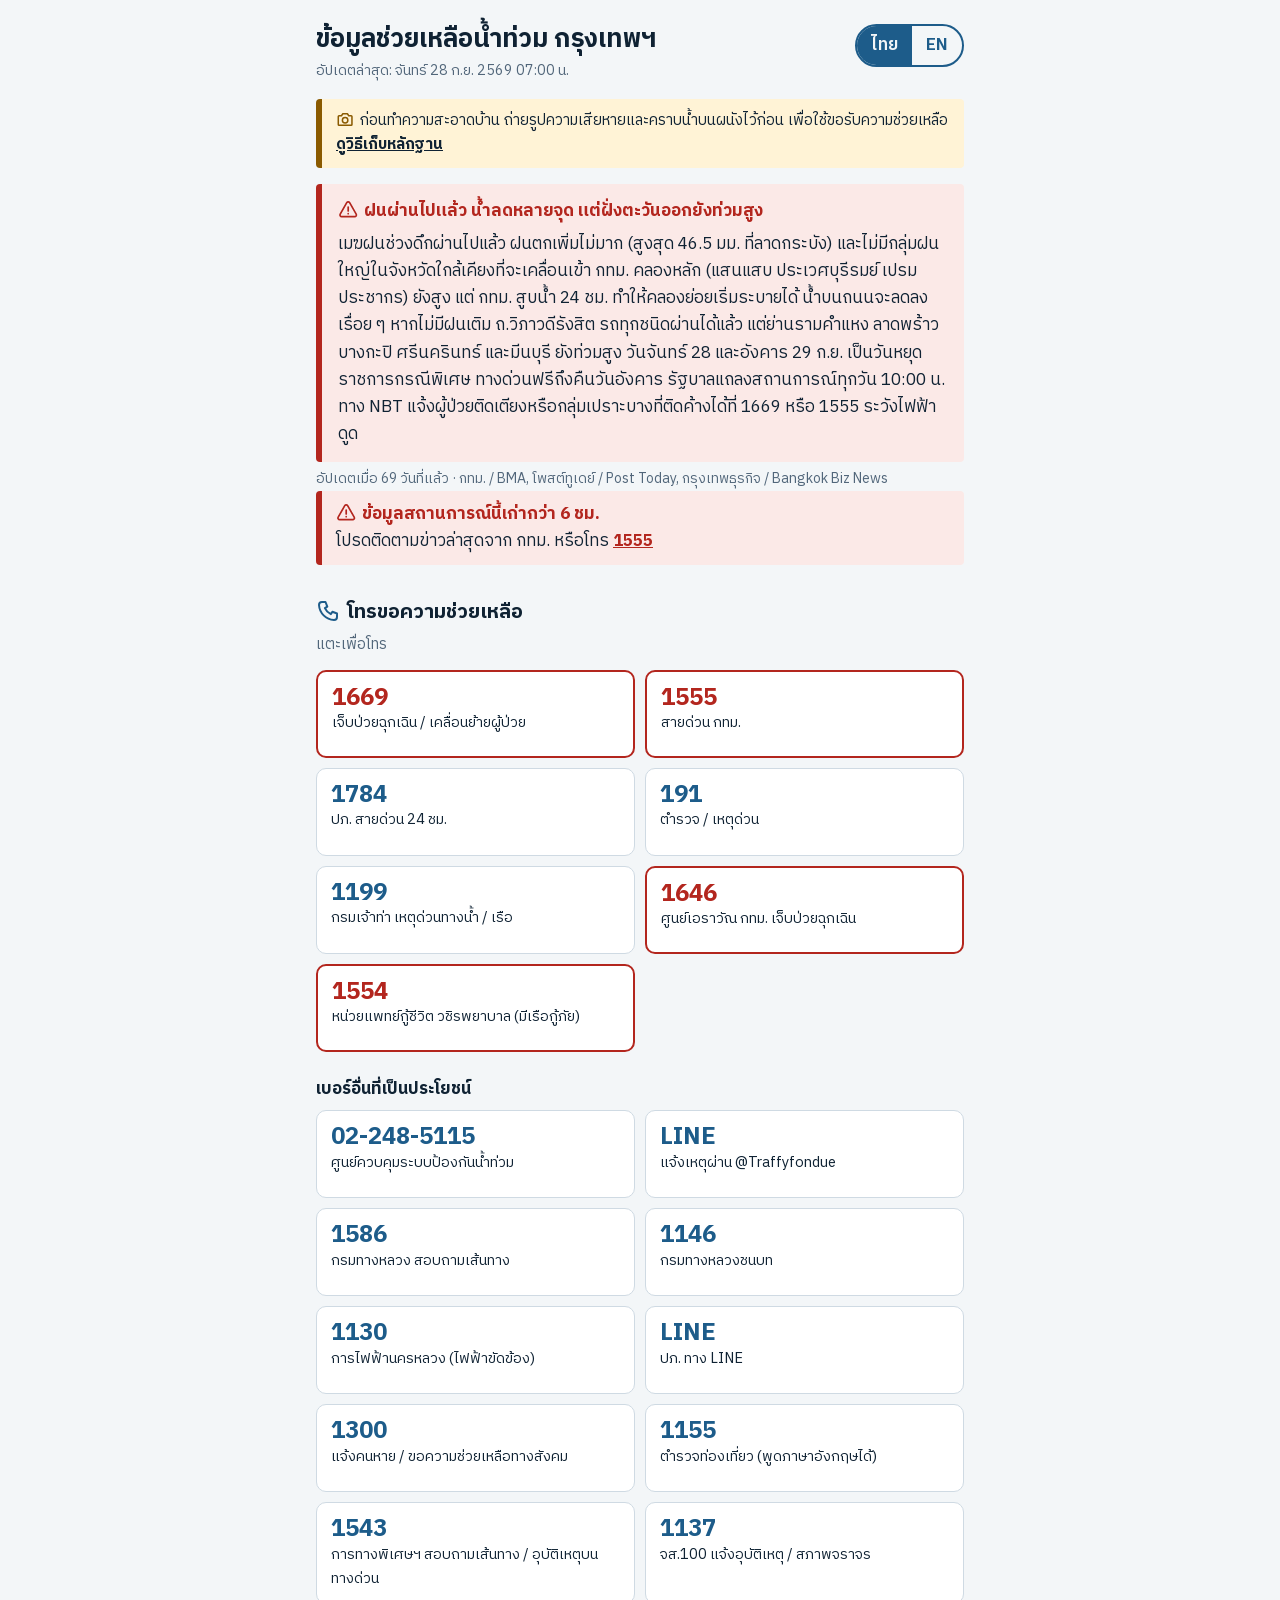
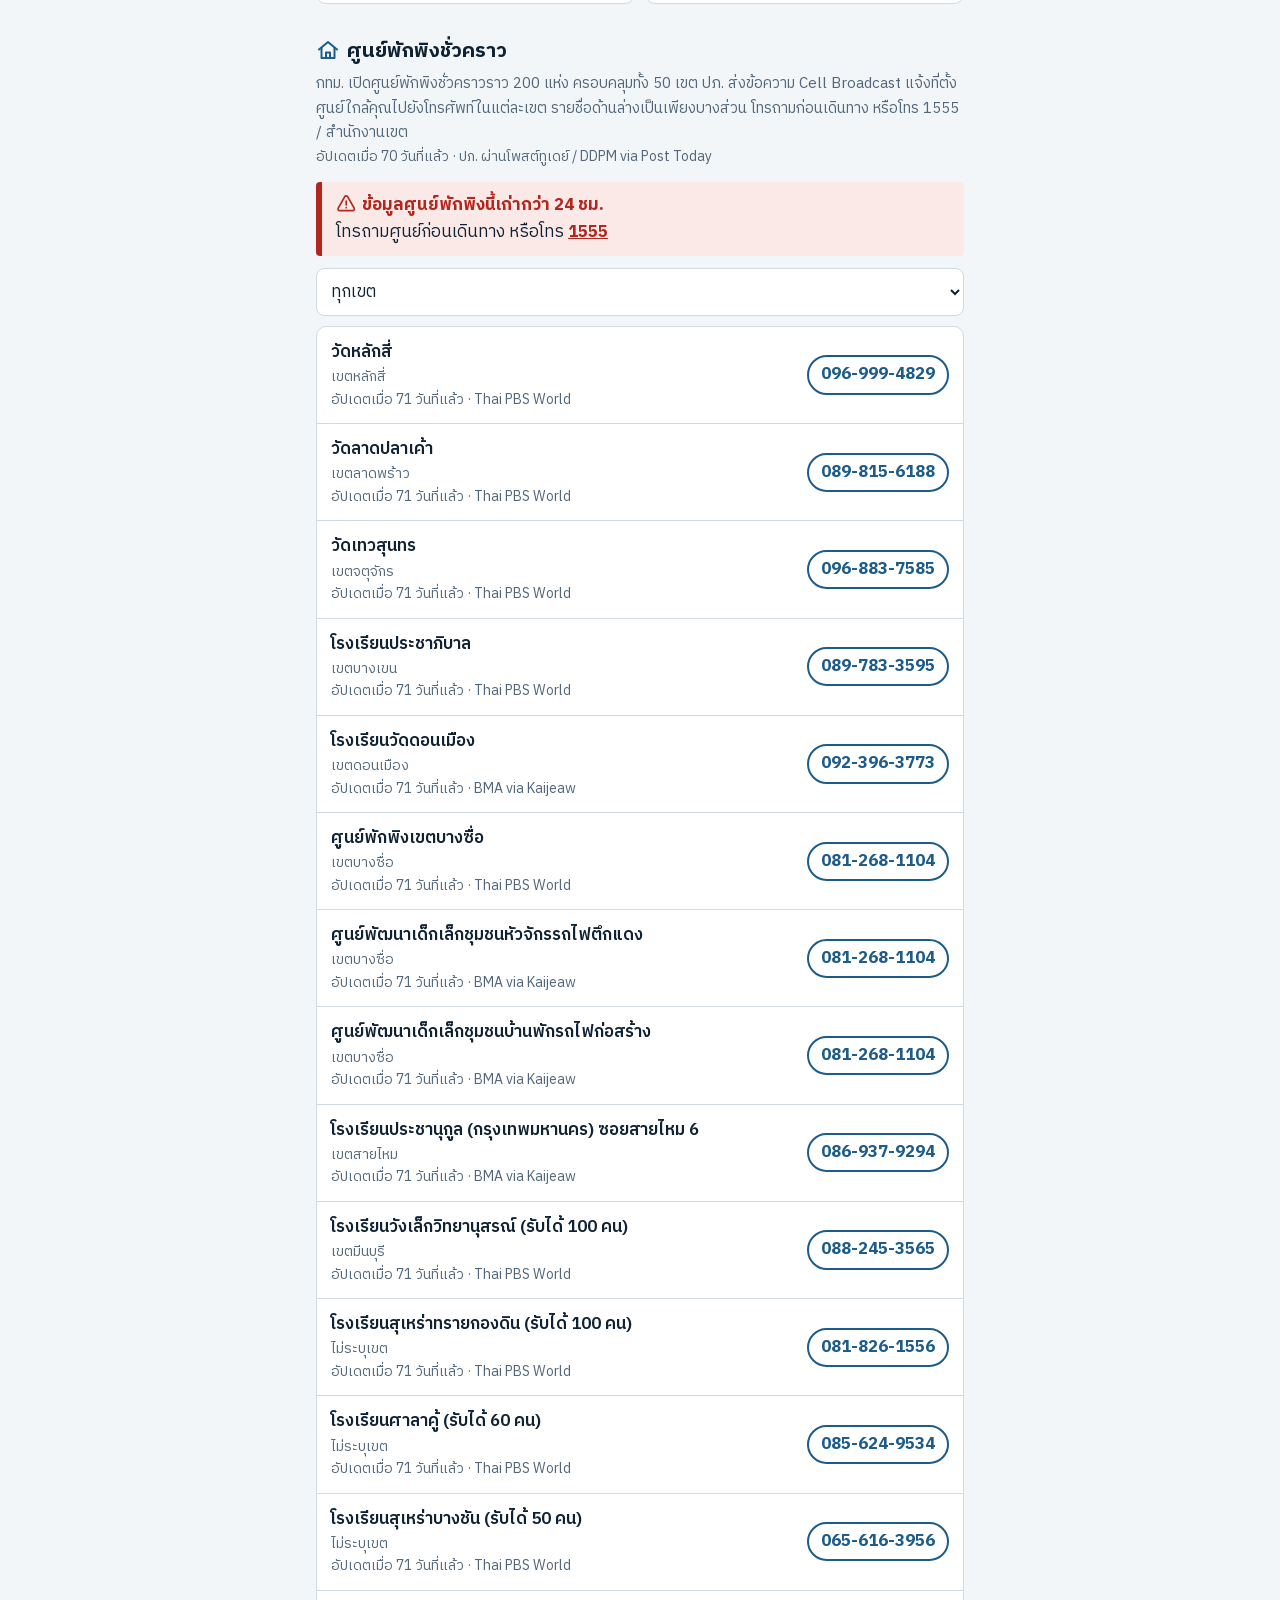
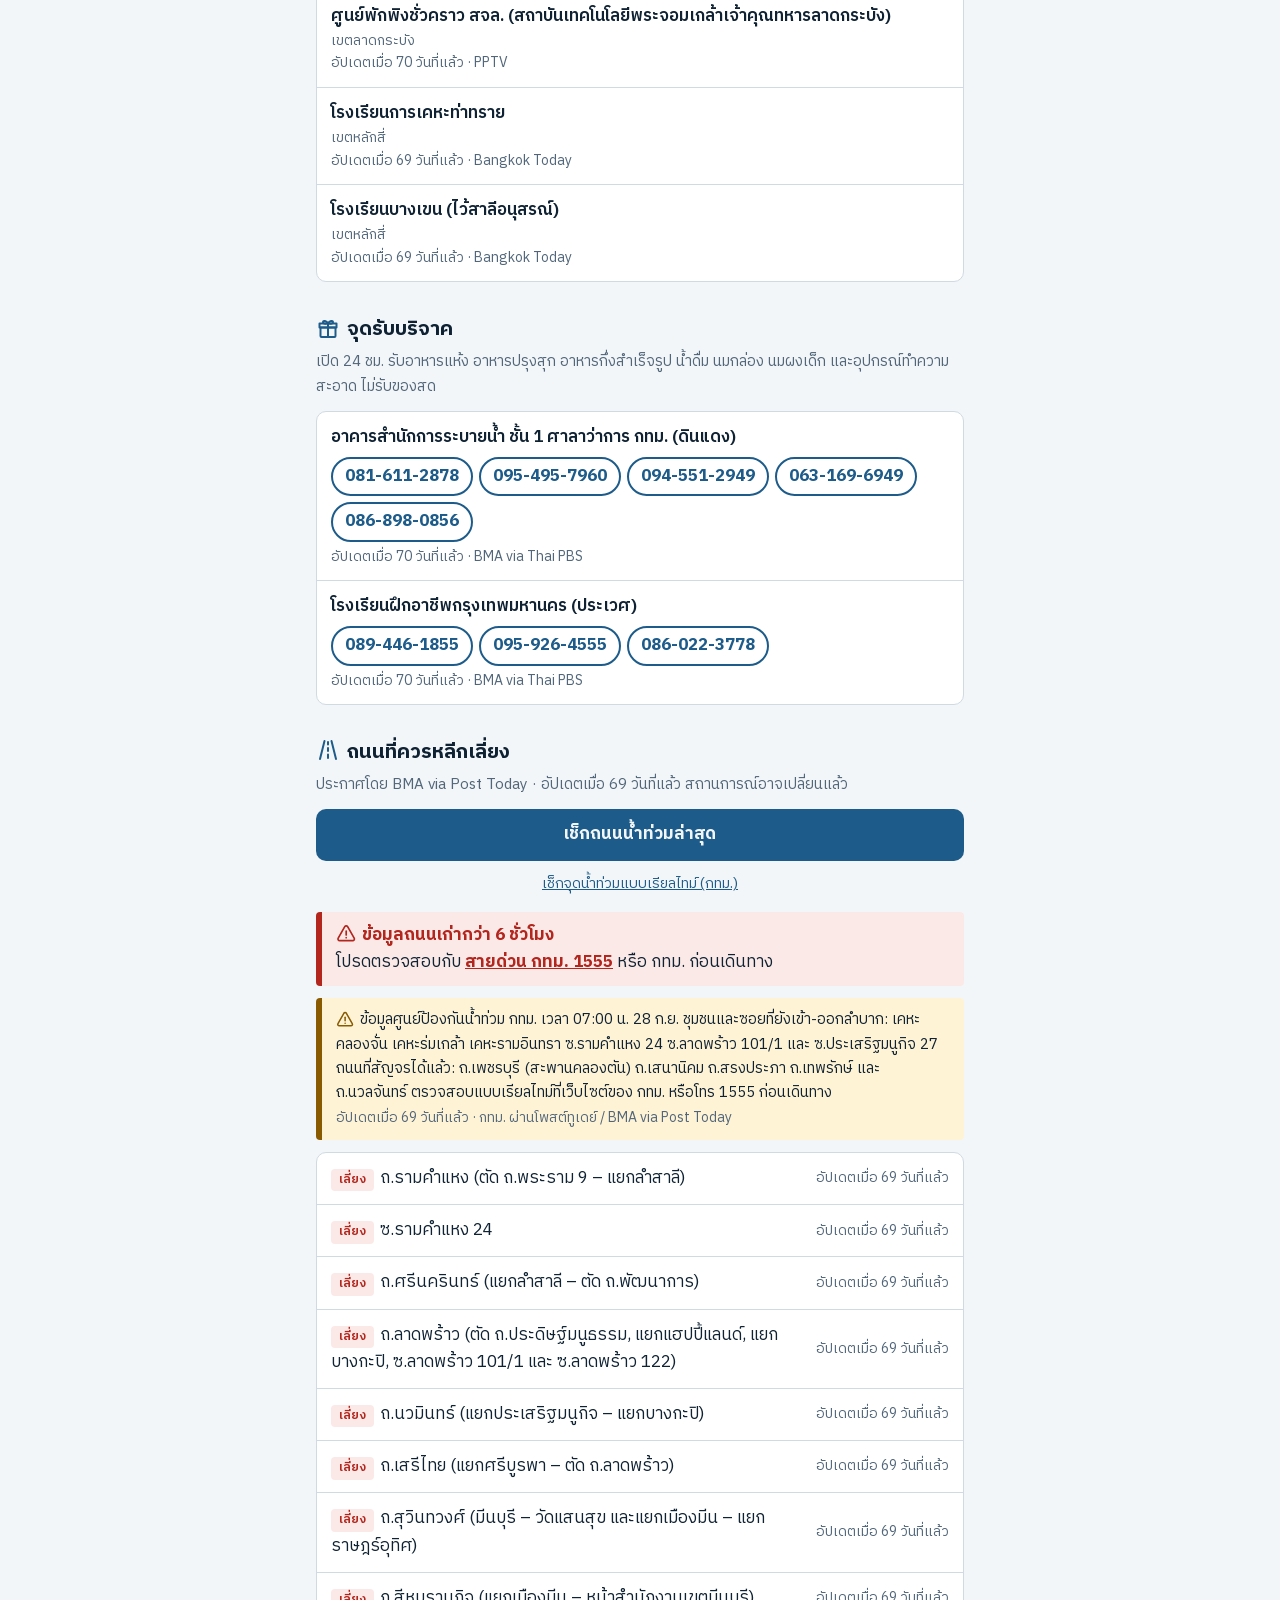
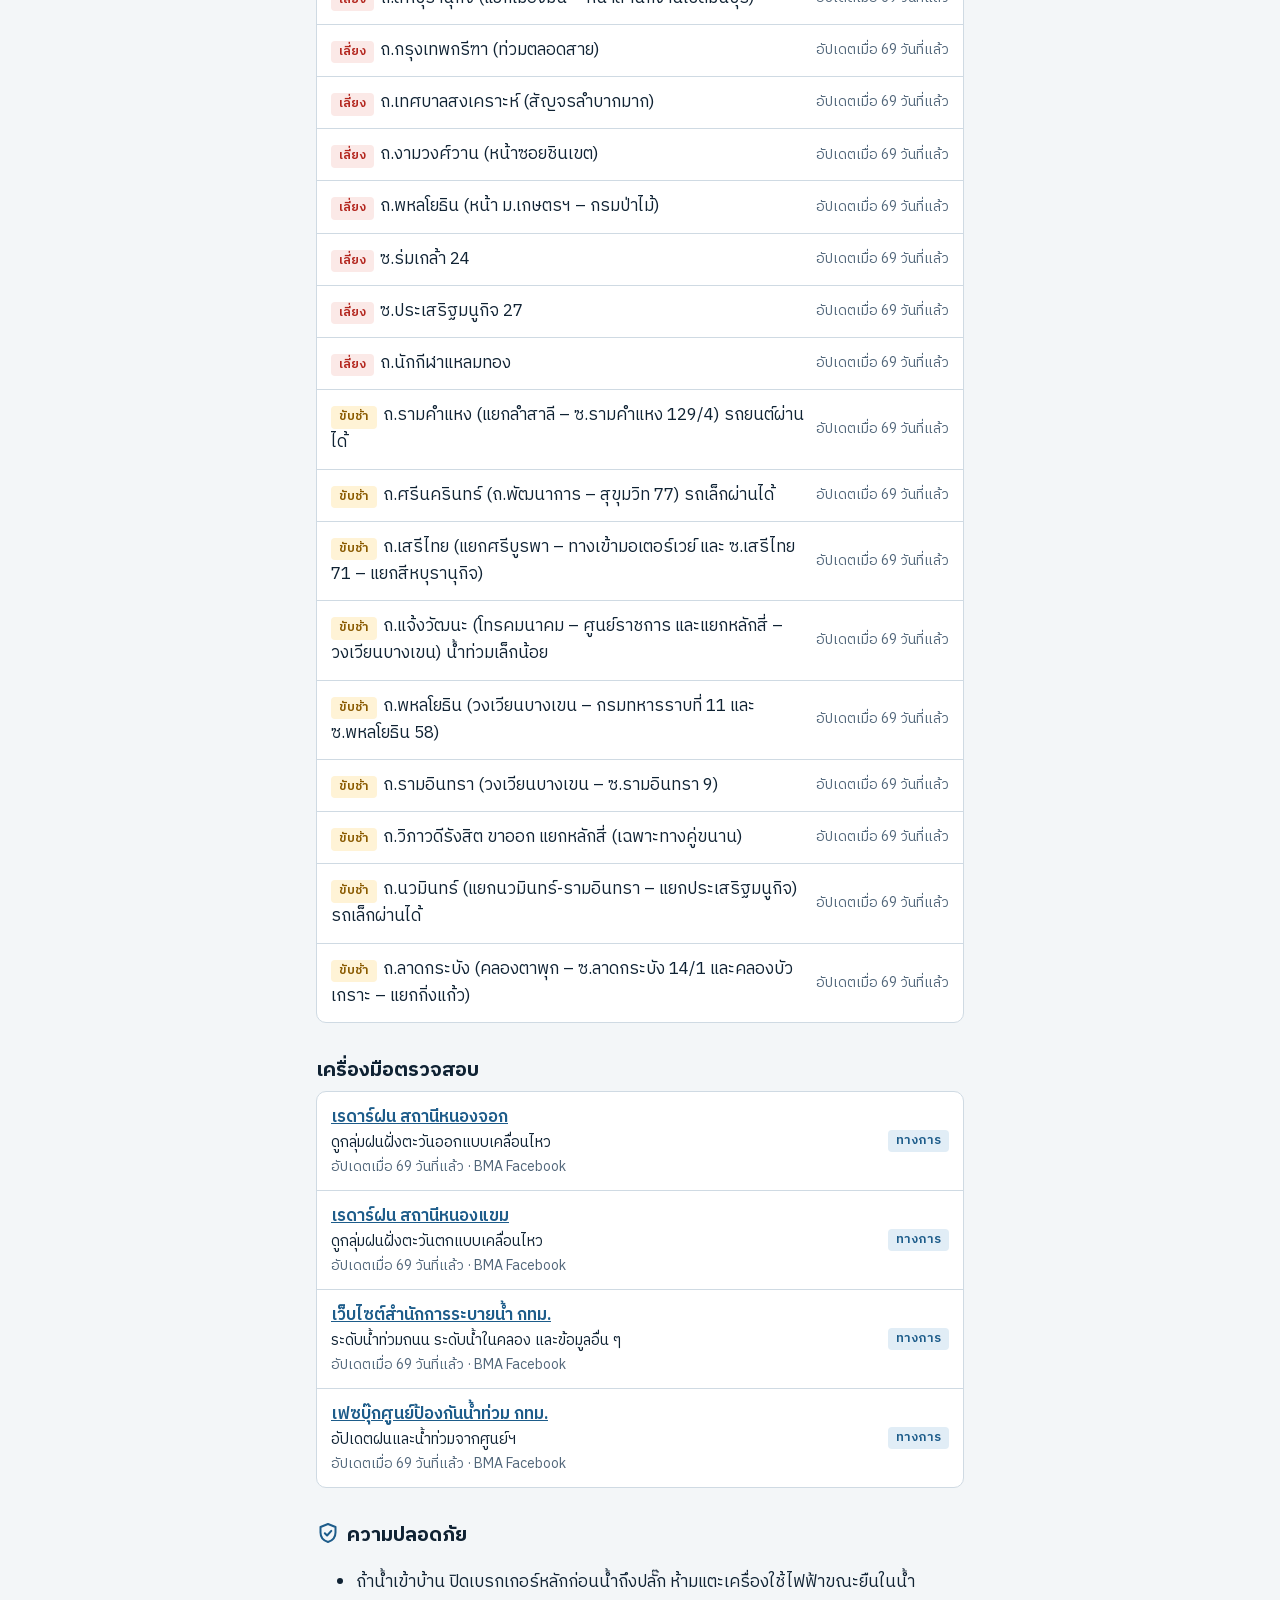
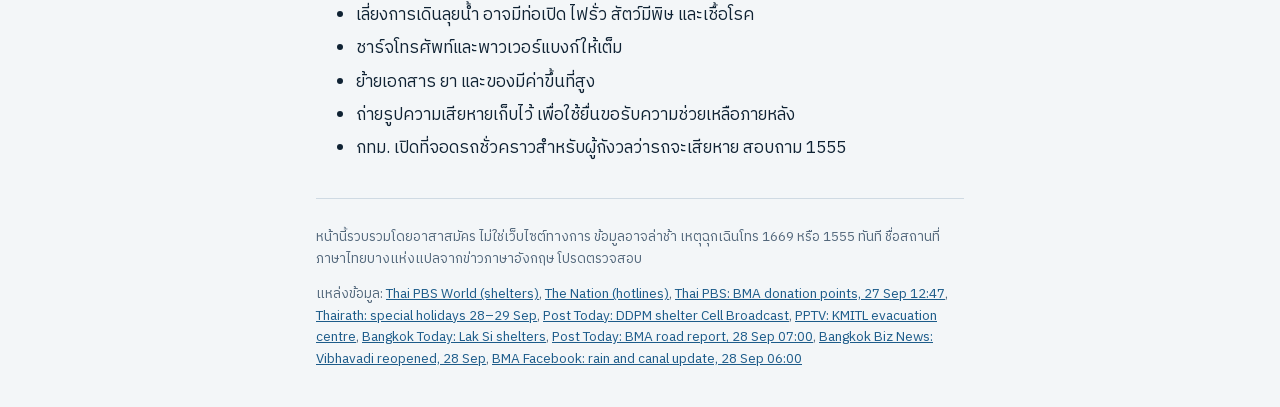
==== commit 53e1c87d: "Data: 28 Sep morning additions (status, BMA real-time link, 4 tools) - status replaced (07:00; BMA, " ====
--- a/index.html
+++ b/index.html
@@ -65,10 +65,10 @@
      scripts/embed-fallback.mjs at deploy time, so the page works without JavaScript.
      Don't edit their contents by hand. -->
 <div class="status" role="status">
-  <svg class="icon" aria-hidden="true" focusable="false"><use href="#i-warning"/></svg><strong id="status-title"><!--render:status-title--><span data-th>น้ำลดหลายจุด แต่ฝั่งตะวันออกยังท่วมสูง</span><span data-en lang="en">Water falling in many areas, but still deep in the east</span><!--/render:status-title--></strong>
-  <p id="status-body"><!--render:status-body--><span data-th>ถ.วิภาวดีรังสิต รถทุกชนิดผ่านได้แล้ว แต่ย่านรามคำแหง ลาดพร้าว บางกะปิ ศรีนครินทร์ และมีนบุรี ยังท่วมสูง ชุมชนเคหะคลองจั่น เคหะร่มเกล้า และเคหะรามอินทรา ยังเข้า-ออกลำบาก วันนี้และพรุ่งนี้ (28–29 ก.ย.) เป็นวันหยุดราชการกรณีพิเศษ ทางด่วนฟรีถึงคืนวันอังคาร รัฐบาลแถลงสถานการณ์ทุกวัน 10:00 น. ทาง NBT แจ้งผู้ป่วยติดเตียงหรือกลุ่มเปราะบางที่ติดค้างได้ที่ 1669 หรือ 1555 ระวังไฟฟ้าดูด อย่าเข้าใกล้สายไฟ เสาไฟ หรือรถที่จมน้ำ</span><span data-en lang="en">All vehicles can now pass Vibhavadi Rangsit, but Ramkhamhaeng, Lat Phrao, Bang Kapi, Srinakarin and Min Buri are still deeply flooded. Kheha Khlong Chan, Kheha Romklao and Kheha Ram Intra communities are still hard to get in and out of. Monday 28 and Tuesday 29 Sep are special government holidays; expressways are free until Tuesday night. The government gives an official briefing every day at 10:00 on NBT. Report stranded bedridden or vulnerable people to 1669 or 1555. Beware of electric shock: stay away from power lines, poles and submerged cars.</span><!--/render:status-body--></p>
-</div>
-<p class="fresh" id="status-fresh"><!--render:status-fresh--><span class="age" data-ts="2026-09-28T07:00:00+07:00"><span data-th>อัปเดต 28 ก.ย. 07:00 น.</span><span data-en lang="en">updated 28 Sep, 07:00</span></span> · กทม. ผ่านโพสต์ทูเดย์, กรุงเทพธุรกิจ / BMA via Post Today, Bangkok Biz News<!--/render:status-fresh--></p>
+  <svg class="icon" aria-hidden="true" focusable="false"><use href="#i-warning"/></svg><strong id="status-title"><!--render:status-title--><span data-th>ฝนผ่านไปแล้ว น้ำลดหลายจุด แต่ฝั่งตะวันออกยังท่วมสูง</span><span data-en lang="en">Rain has passed and water is falling, but the east is still deeply flooded</span><!--/render:status-title--></strong>
+  <p id="status-body"><!--render:status-body--><span data-th>เมฆฝนช่วงดึกผ่านไปแล้ว ฝนตกเพิ่มไม่มาก (สูงสุด 46.5 มม. ที่ลาดกระบัง) และไม่มีกลุ่มฝนใหญ่ในจังหวัดใกล้เคียงที่จะเคลื่อนเข้า กทม. คลองหลัก (แสนแสบ ประเวศบุรีรมย์ เปรมประชากร) ยังสูง แต่ กทม. สูบน้ำ 24 ชม. ทำให้คลองย่อยเริ่มระบายได้ น้ำบนถนนจะลดลงเรื่อย ๆ หากไม่มีฝนเติม ถ.วิภาวดีรังสิต รถทุกชนิดผ่านได้แล้ว แต่ย่านรามคำแหง ลาดพร้าว บางกะปิ ศรีนครินทร์ และมีนบุรี ยังท่วมสูง วันจันทร์ 28 และอังคาร 29 ก.ย. เป็นวันหยุดราชการกรณีพิเศษ ทางด่วนฟรีถึงคืนวันอังคาร รัฐบาลแถลงสถานการณ์ทุกวัน 10:00 น. ทาง NBT แจ้งผู้ป่วยติดเตียงหรือกลุ่มเปราะบางที่ติดค้างได้ที่ 1669 หรือ 1555 ระวังไฟฟ้าดูด</span><span data-en lang="en">The overnight rain clouds have passed, with little extra rain (46.5 mm at most, in Lat Krabang), and no large rain clouds in nearby provinces are heading for Bangkok. The main canals (Saen Saep, Prawet Burirom, Prem Prachakorn) are still high, but with 24-hour pumping the smaller canals are starting to drain, so road flooding should keep falling if no more rain comes. All vehicles can now pass Vibhavadi Rangsit, but Ramkhamhaeng, Lat Phrao, Bang Kapi, Srinakarin and Min Buri are still deeply flooded. Monday 28 and Tuesday 29 Sep are special government holidays; expressways are free until Tuesday night. The government briefs the public every day at 10:00 on NBT. Report stranded bedridden or vulnerable people to 1669 or 1555. Beware of electric shock.</span><!--/render:status-body--></p>
+</div>
+<p class="fresh" id="status-fresh"><!--render:status-fresh--><span class="age" data-ts="2026-09-28T07:00:00+07:00"><span data-th>อัปเดต 28 ก.ย. 07:00 น.</span><span data-en lang="en">updated 28 Sep, 07:00</span></span> · กทม. / BMA, โพสต์ทูเดย์ / Post Today, กรุงเทพธุรกิจ / Bangkok Biz News<!--/render:status-fresh--></p>
 <!-- Shown by app.js when the status is over 6 hours old (needs the current time, so JavaScript only). -->
 <div class="stale" id="status-stale" hidden>
   <strong><svg class="icon" aria-hidden="true" focusable="false"><use href="#i-warning"/></svg><span data-th>ข้อมูลสถานการณ์นี้เก่ากว่า 6 ชม.</span><span data-en lang="en">This update is over 6 hours old.</span></strong><br>
@@ -130,7 +130,7 @@
 
 <h2><svg class="icon" aria-hidden="true" focusable="false"><use href="#i-road"/></svg><span data-th>ถนนที่ควรหลีกเลี่ยง</span><span data-en lang="en">Roads to avoid</span></h2>
 <p class="sub" id="roads-sub"><!--render:roads-sub--><span data-th>ประกาศโดย <span lang="en">BMA via Post Today</span> · </span><span data-en lang="en">Source: BMA via Post Today · </span><span class="age" data-ts="2026-09-28T07:00:00+07:00"><span data-th>อัปเดต 28 ก.ย. 07:00 น.</span><span data-en lang="en">updated 28 Sep, 07:00</span></span><span data-th> สถานการณ์อาจเปลี่ยนแล้ว</span><span data-en lang="en">. Conditions may have changed since.</span><!--/render:roads-sub--></p>
-<div class="live" id="roads-live"><!--render:roads-live--><a class="live-btn" href="https://weather.bangkok.go.th/flood/"><span data-th>เช็กถนนน้ำท่วมล่าสุด</span><span data-en lang="en">Check live road flooding</span></a><!--/render:roads-live--></div>
+<div class="live" id="roads-live"><!--render:roads-live--><a class="live-btn" href="https://weather.bangkok.go.th/flood/"><span data-th>เช็กถนนน้ำท่วมล่าสุด</span><span data-en lang="en">Check live road flooding</span></a><a class="live-alt" href="https://now.bangkok.go.th/flood-alert.html"><span data-th>เช็กจุดน้ำท่วมแบบเรียลไทม์ (กทม.)</span><span data-en lang="en">Real-time flood alerts (BMA)</span></a><!--/render:roads-live--></div>
 <div class="stale" id="roads-stale" hidden>
   <strong><svg class="icon" aria-hidden="true" focusable="false"><use href="#i-warning"/></svg><span data-th>ข้อมูลถนนเก่ากว่า 6 ชั่วโมง</span><span data-en lang="en">Road information is over 6 hours old</span></strong><br>
   <span data-th>โปรดตรวจสอบกับ <a href="tel:1555">สายด่วน กทม. 1555</a> หรือ กทม. ก่อนเดินทาง</span><span data-en lang="en">Please check with the <a href="tel:1555">BMA hotline 1555</a> or the BMA before travelling.</span>
@@ -161,7 +161,11 @@
 <li><span class="road"><span class="tag slow"><span data-th>ขับช้า</span><span data-en lang="en">Drive slowly</span></span><span class="rn"><span data-th>ถ.นวมินทร์ (แยกนวมินทร์-รามอินทรา – แยกประเสริฐมนูกิจ) รถเล็กผ่านได้</span><span data-en lang="en">Nawamin Rd (Nawamin–Ram Intra junction – Prasert Manukit junction), small cars can pass</span></span></span><span class="meta age-col"><span class="age" data-ts="2026-09-28T07:00:00+07:00"><span data-th>อัปเดต 28 ก.ย. 07:00 น.</span><span data-en lang="en">updated 28 Sep, 07:00</span></span></span></li>
 <li><span class="road"><span class="tag slow"><span data-th>ขับช้า</span><span data-en lang="en">Drive slowly</span></span><span class="rn"><span data-th>ถ.ลาดกระบัง (คลองตาพุก – ซ.ลาดกระบัง 14/1 และคลองบัวเกราะ – แยกกิ่งแก้ว)</span><span data-en lang="en">Lat Krabang Rd (Khlong Ta Phuk – Soi 14/1, and Khlong Bua Kro – King Kaeo junction)</span></span></span><span class="meta age-col"><span class="age" data-ts="2026-09-28T07:00:00+07:00"><span data-th>อัปเดต 28 ก.ย. 07:00 น.</span><span data-en lang="en">updated 28 Sep, 07:00</span></span></span></li><!--/render:roads--></ul>
 
-<div id="tools"><!--render:tools--><!--/render:tools--></div>
+<div id="tools"><!--render:tools--><h2><span data-th>เครื่องมือตรวจสอบ</span><span data-en lang="en">Check for yourself</span></h2>
+<ul class="list"><li><div><a class="tool" href="https://weather.bangkok.go.th/Radar/RadarAnimation.aspx"><span data-th>เรดาร์ฝน สถานีหนองจอก</span><span data-en lang="en">Rain radar, Nong Chok station</span></a><div class="desc"><span data-th>ดูกลุ่มฝนฝั่งตะวันออกแบบเคลื่อนไหว</span><span data-en lang="en">Animated rain radar for eastern Bangkok</span></div><div class="meta"><span class="age" data-ts="2026-09-28T06:00:00+07:00"><span data-th>อัปเดต 28 ก.ย. 06:00 น.</span><span data-en lang="en">updated 28 Sep, 06:00</span></span> · <span lang="en">BMA Facebook</span></div></div><span class="tag official"><span data-th>ทางการ</span><span data-en lang="en">Official</span></span></li>
+<li><div><a class="tool" href="https://weather.bangkok.go.th/Radar/RadarAnimationNk.aspx"><span data-th>เรดาร์ฝน สถานีหนองแขม</span><span data-en lang="en">Rain radar, Nong Khaem station</span></a><div class="desc"><span data-th>ดูกลุ่มฝนฝั่งตะวันตกแบบเคลื่อนไหว</span><span data-en lang="en">Animated rain radar for western Bangkok</span></div><div class="meta"><span class="age" data-ts="2026-09-28T06:00:00+07:00"><span data-th>อัปเดต 28 ก.ย. 06:00 น.</span><span data-en lang="en">updated 28 Sep, 06:00</span></span> · <span lang="en">BMA Facebook</span></div></div><span class="tag official"><span data-th>ทางการ</span><span data-en lang="en">Official</span></span></li>
+<li><div><a class="tool" href="https://dds.bangkok.go.th/index2.php"><span data-th>เว็บไซต์สำนักการระบายน้ำ กทม.</span><span data-en lang="en">BMA Drainage Department website</span></a><div class="desc"><span data-th>ระดับน้ำท่วมถนน ระดับน้ำในคลอง และข้อมูลอื่น ๆ</span><span data-en lang="en">Road flood levels, canal levels and more</span></div><div class="meta"><span class="age" data-ts="2026-09-28T06:00:00+07:00"><span data-th>อัปเดต 28 ก.ย. 06:00 น.</span><span data-en lang="en">updated 28 Sep, 06:00</span></span> · <span lang="en">BMA Facebook</span></div></div><span class="tag official"><span data-th>ทางการ</span><span data-en lang="en">Official</span></span></li>
+<li><div><a class="tool" href="https://www.facebook.com/bkk.best"><span data-th>เฟซบุ๊กศูนย์ป้องกันน้ำท่วม กทม.</span><span data-en lang="en">BMA Flood Control Centre on Facebook</span></a><div class="desc"><span data-th>อัปเดตฝนและน้ำท่วมจากศูนย์ฯ</span><span data-en lang="en">Rain and flood updates from the centre</span></div><div class="meta"><span class="age" data-ts="2026-09-28T06:00:00+07:00"><span data-th>อัปเดต 28 ก.ย. 06:00 น.</span><span data-en lang="en">updated 28 Sep, 06:00</span></span> · <span lang="en">BMA Facebook</span></div></div><span class="tag official"><span data-th>ทางการ</span><span data-en lang="en">Official</span></span></li></ul><!--/render:tools--></div>
 
 <h2><svg class="icon" aria-hidden="true" focusable="false"><use href="#i-safety"/></svg><span data-th>ความปลอดภัย</span><span data-en lang="en">Stay safe</span></h2>
 <ul class="tips" data-th>
@@ -183,13 +187,13 @@
 
 <footer>
   <p><span data-th>หน้านี้รวบรวมโดยอาสาสมัคร ไม่ใช่เว็บไซต์ทางการ ข้อมูลอาจล่าช้า เหตุฉุกเฉินโทร 1669 หรือ 1555 ทันที ชื่อสถานที่ภาษาไทยบางแห่งแปลจากข่าวภาษาอังกฤษ โปรดตรวจสอบ</span><span data-en lang="en">Compiled by volunteers. Not an official site, and information may be delayed. In an emergency call 1669 or 1555 immediately.</span></p>
-  <p class="src" id="sources"><span data-th>แหล่งข้อมูล:</span><span data-en lang="en">Sources:</span><span id="source-links"><!--render:source-links--> <a href="https://www.thaipbsworld.com/around-thailand/558607" lang="en">Thai PBS World (shelters)</a>, <a href="https://www.nationthailand.com/thailand/bangkok/40071507" lang="en">The Nation (hotlines)</a>, <a href="https://www.thaipbs.or.th/news/content/558679" lang="en">Thai PBS: BMA donation points, 27 Sep 12:47</a>, <a href="https://www.thairath.co.th/news/politic/2962441" lang="en">Thairath: special holidays 28–29 Sep</a>, <a href="https://www.posttoday.com/general-news/749455" lang="en">Post Today: DDPM shelter Cell Broadcast</a>, <a href="https://www.pptvhd36.com/news/%E0%B8%AA%E0%B8%B1%E0%B8%87%E0%B8%84%E0%B8%A1/284196" lang="en">PPTV: KMITL evacuation centre</a>, <a href="https://bangkok-today.com/%E0%B8%81%E0%B8%97%E0%B8%A1-%E0%B8%9C%E0%B8%AA%E0%B8%B2%E0%B8%99%E0%B8%9E%E0%B8%A5%E0%B8%B1%E0%B8%87%E0%B8%A3%E0%B8%B1%E0%B8%90%E0%B8%9A%E0%B8%B2%E0%B8%A5-%E0%B8%9C%E0%B8%B9%E0%B9%89%E0%B8%A7/" lang="en">Bangkok Today: Lak Si shelters</a>, <a href="https://www.posttoday.com/smart-city/749485" lang="en">Post Today: BMA road report, 28 Sep 07:00</a>, <a href="https://www.bangkokbiznews.com/news/news-update/1253837" lang="en">Bangkok Biz News: Vibhavadi reopened, 28 Sep</a><!--/render:source-links--></span></p>
+  <p class="src" id="sources"><span data-th>แหล่งข้อมูล:</span><span data-en lang="en">Sources:</span><span id="source-links"><!--render:source-links--> <a href="https://www.thaipbsworld.com/around-thailand/558607" lang="en">Thai PBS World (shelters)</a>, <a href="https://www.nationthailand.com/thailand/bangkok/40071507" lang="en">The Nation (hotlines)</a>, <a href="https://www.thaipbs.or.th/news/content/558679" lang="en">Thai PBS: BMA donation points, 27 Sep 12:47</a>, <a href="https://www.thairath.co.th/news/politic/2962441" lang="en">Thairath: special holidays 28–29 Sep</a>, <a href="https://www.posttoday.com/general-news/749455" lang="en">Post Today: DDPM shelter Cell Broadcast</a>, <a href="https://www.pptvhd36.com/news/%E0%B8%AA%E0%B8%B1%E0%B8%87%E0%B8%84%E0%B8%A1/284196" lang="en">PPTV: KMITL evacuation centre</a>, <a href="https://bangkok-today.com/%E0%B8%81%E0%B8%97%E0%B8%A1-%E0%B8%9C%E0%B8%AA%E0%B8%B2%E0%B8%99%E0%B8%9E%E0%B8%A5%E0%B8%B1%E0%B8%87%E0%B8%A3%E0%B8%B1%E0%B8%90%E0%B8%9A%E0%B8%B2%E0%B8%A5-%E0%B8%9C%E0%B8%B9%E0%B9%89%E0%B8%A7/" lang="en">Bangkok Today: Lak Si shelters</a>, <a href="https://www.posttoday.com/smart-city/749485" lang="en">Post Today: BMA road report, 28 Sep 07:00</a>, <a href="https://www.bangkokbiznews.com/news/news-update/1253837" lang="en">Bangkok Biz News: Vibhavadi reopened, 28 Sep</a>, <a href="https://www.facebook.com/bangkokbma/posts/pfbid02gdx9eudSVYzuJGUQLuezpXgJGYzvhv91uupsrfPpVV9NSjuFRAdKoa721ZU4uW2Cl" lang="en">BMA Facebook: rain and canal update, 28 Sep 06:00</a><!--/render:source-links--></span></p>
 </footer>
 </div>
 
 <!-- Fallback copy of data/flood.json. Used when the live file can't be loaded.
      Do not edit by hand: scripts/embed-fallback.mjs rewrites it on every deploy. -->
-<script type="application/json" id="fallback-data">{"lastUpdated":"2026-09-28T07:00:00+07:00","status":{"updated":"2026-09-28T07:00:00+07:00","source":"กทม. ผ่านโพสต์ทูเดย์, กรุงเทพธุรกิจ / BMA via Post Today, Bangkok Biz News","title":{"th":"น้ำลดหลายจุด แต่ฝั่งตะวันออกยังท่วมสูง","en":"Water falling in many areas, but still deep in the east"},"body":{"th":"ถ.วิภาวดีรังสิต รถทุกชนิดผ่านได้แล้ว แต่ย่านรามคำแหง ลาดพร้าว บางกะปิ ศรีนครินทร์ และมีนบุรี ยังท่วมสูง ชุมชนเคหะคลองจั่น เคหะร่มเกล้า และเคหะรามอินทรา ยังเข้า-ออกลำบาก วันนี้และพรุ่งนี้ (28–29 ก.ย.) เป็นวันหยุดราชการกรณีพิเศษ ทางด่วนฟรีถึงคืนวันอังคาร รัฐบาลแถลงสถานการณ์ทุกวัน 10:00 น. ทาง NBT แจ้งผู้ป่วยติดเตียงหรือกลุ่มเปราะบางที่ติดค้างได้ที่ 1669 หรือ 1555 ระวังไฟฟ้าดูด อย่าเข้าใกล้สายไฟ เสาไฟ หรือรถที่จมน้ำ","en":"All vehicles can now pass Vibhavadi Rangsit, but Ramkhamhaeng, Lat Phrao, Bang Kapi, Srinakarin and Min Buri are still deeply flooded. Kheha Khlong Chan, Kheha Romklao and Kheha Ram Intra communities are still hard to get in and out of. Monday 28 and Tuesday 29 Sep are special government holidays; expressways are free until Tuesday night. The government gives an official briefing every day at 10:00 on NBT. Report stranded bedridden or vulnerable people to 1669 or 1555. Beware of electric shock: stay away from power lines, poles and submerged cars."}},"hotlines":[{"number":"1669","urgent":true,"label":{"th":"เจ็บป่วยฉุกเฉิน / เคลื่อนย้ายผู้ป่วย","en":"Medical emergency / patient transport"}},{"number":"1555","urgent":true,"label":{"th":"สายด่วน กทม.","en":"BMA hotline"}},{"number":"1784","urgent":false,"label":{"th":"ปภ. สายด่วน 24 ชม.","en":"DDPM 24-hour hotline"}},{"number":"191","urgent":false,"label":{"th":"ตำรวจ / เหตุด่วน","en":"Police / emergencies"}},{"number":"1199","urgent":false,"label":{"th":"กรมเจ้าท่า เหตุด่วนทางน้ำ / เรือ","en":"Marine Dept: boat and waterway incidents"}},{"number":"1646","urgent":true,"label":{"th":"ศูนย์เอราวัณ กทม. เจ็บป่วยฉุกเฉิน","en":"BMA Erawan Centre (medical emergency)"}},{"number":"1554","urgent":true,"label":{"th":"หน่วยแพทย์กู้ชีวิต วชิรพยาบาล (มีเรือกู้ภัย)","en":"Vajira Hospital rescue unit (has rescue boats)"}},{"number":"02-248-5115","urgent":false,"group":"other","label":{"th":"ศูนย์ควบคุมระบบป้องกันน้ำท่วม","en":"Flood control centre"}},{"display":"LINE","url":"https://line.me/R/ti/p/@traffyfondue","urgent":false,"group":"other","label":{"th":"แจ้งเหตุผ่าน @Traffyfondue","en":"Report via @Traffyfondue"}},{"number":"1586","urgent":false,"group":"other","label":{"th":"กรมทางหลวง สอบถามเส้นทาง","en":"Dept of Highways (route info)"}},{"number":"1146","urgent":false,"group":"other","label":{"th":"กรมทางหลวงชนบท","en":"Dept of Rural Roads"}},{"number":"1130","urgent":false,"group":"other","label":{"th":"การไฟฟ้านครหลวง (ไฟฟ้าขัดข้อง)","en":"MEA (power problems)"}},{"display":"LINE","url":"https://line.me/R/ti/p/@1784DDPM","urgent":false,"group":"other","label":{"th":"ปภ. ทาง LINE","en":"DDPM on LINE"}},{"number":"1300","urgent":false,"group":"other","label":{"th":"แจ้งคนหาย / ขอความช่วยเหลือทางสังคม","en":"Missing persons / social assistance"}},{"number":"1155","urgent":false,"group":"other","label":{"th":"ตำรวจท่องเที่ยว (พูดภาษาอังกฤษได้)","en":"Tourist Police (English spoken)"}},{"number":"1543","urgent":false,"group":"other","label":{"th":"การทางพิเศษฯ สอบถามเส้นทาง / อุบัติเหตุบนทางด่วน","en":"Expressway Authority: routes and accidents"}},{"number":"1137","urgent":false,"group":"other","label":{"th":"จส.100 แจ้งอุบัติเหตุ / สภาพจราจร","en":"JS100 radio: accidents and traffic"}}],"sheltersNote":{"updated":"2026-09-27T12:00:00+07:00","source":"ปภ. ผ่านโพสต์ทูเดย์ / DDPM via Post Today","text":{"th":"กทม. เปิดศูนย์พักพิงชั่วคราวราว 200 แห่ง ครอบคลุมทั้ง 50 เขต ปภ. ส่งข้อความ Cell Broadcast แจ้งที่ตั้งศูนย์ใกล้คุณไปยังโทรศัพท์ในแต่ละเขต รายชื่อด้านล่างเป็นเพียงบางส่วน โทรถามก่อนเดินทาง หรือโทร 1555 / สำนักงานเขต","en":"The BMA has opened about 200 temporary shelters across all 50 districts. The DDPM is sending shelter locations by Cell Broadcast alert to phones in each district. The list below is partial: call before you go, or call 1555 / your district office."}},"shelters":[{"name":{"th":"วัดหลักสี่","en":"Wat Lak Si"},"district":{"th":"หลักสี่","en":"Lak Si"},"tel":"096-999-4829","updated":"2026-09-26T12:46:00+07:00","source":"Thai PBS World","sourceUrl":"https://www.thaipbsworld.com/around-thailand/558607"},{"name":{"th":"วัดลาดปลาเค้า","en":"Wat Lat Pla Khao"},"district":{"th":"ลาดพร้าว","en":"Lat Phrao"},"tel":"089-815-6188","updated":"2026-09-26T12:46:00+07:00","source":"Thai PBS World","sourceUrl":"https://www.thaipbsworld.com/around-thailand/558607"},{"name":{"th":"วัดเทวสุนทร","en":"Wat Thewa Sunthorn"},"district":{"th":"จตุจักร","en":"Chatuchak"},"tel":"096-883-7585","updated":"2026-09-26T12:46:00+07:00","source":"Thai PBS World","sourceUrl":"https://www.thaipbsworld.com/around-thailand/558607"},{"name":{"th":"โรงเรียนประชาภิบาล","en":"Prachapiban School"},"district":{"th":"บางเขน","en":"Bang Khen"},"tel":"089-783-3595","updated":"2026-09-26T12:46:00+07:00","source":"Thai PBS World","sourceUrl":"https://www.thaipbsworld.com/around-thailand/558607"},{"name":{"th":"โรงเรียนวัดดอนเมือง","en":"Wat Don Mueang School"},"district":{"th":"ดอนเมือง","en":"Don Mueang"},"tel":"092-396-3773","updated":"2026-09-26T10:15:00+07:00","source":"BMA via Kaijeaw"},{"name":{"th":"ศูนย์พักพิงเขตบางซื่อ","en":"Bang Sue district shelter"},"district":{"th":"บางซื่อ","en":"Bang Sue"},"tel":"081-268-1104","updated":"2026-09-26T12:46:00+07:00","source":"Thai PBS World","sourceUrl":"https://www.thaipbsworld.com/around-thailand/558607"},{"name":{"th":"ศูนย์พัฒนาเด็กเล็กชุมชนหัวจักรรถไฟตึกแดง","en":"Hua Chak Rot Fai Tuek Daeng community child centre"},"district":{"th":"บางซื่อ","en":"Bang Sue"},"tel":"081-268-1104","updated":"2026-09-26T10:15:00+07:00","source":"BMA via Kaijeaw"},{"name":{"th":"ศูนย์พัฒนาเด็กเล็กชุมชนบ้านพักรถไฟก่อสร้าง","en":"Ban Phak Rot Fai Kosang community child centre"},"district":{"th":"บางซื่อ","en":"Bang Sue"},"tel":"081-268-1104","updated":"2026-09-26T10:15:00+07:00","source":"BMA via Kaijeaw"},{"name":{"th":"โรงเรียนประชานุกูล (กรุงเทพมหานคร) ซอยสายไหม 6","en":"Prachanukul School (BMA), Soi Sai Mai 6"},"district":{"th":"สายไหม","en":"Sai Mai"},"tel":"086-937-9294","updated":"2026-09-26T10:15:00+07:00","source":"BMA via Kaijeaw"},{"name":{"th":"โรงเรียนวังเล็กวิทยานุสรณ์ (รับได้ 100 คน)","en":"Wang Lek Wittayanusorn School (max 100)"},"district":{"th":"มีนบุรี","en":"Min Buri"},"tel":"088-245-3565","updated":"2026-09-26T12:46:00+07:00","source":"Thai PBS World","sourceUrl":"https://www.thaipbsworld.com/around-thailand/558607"},{"name":{"th":"โรงเรียนสุเหร่าทรายกองดิน (รับได้ 100 คน)","en":"Surao Sai Kong Din School (max 100)"},"district":null,"tel":"081-826-1556","updated":"2026-09-26T12:46:00+07:00","source":"Thai PBS World","sourceUrl":"https://www.thaipbsworld.com/around-thailand/558607"},{"name":{"th":"โรงเรียนศาลาคู้ (รับได้ 60 คน)","en":"Salakhoo School (max 60)"},"district":null,"tel":"085-624-9534","updated":"2026-09-26T12:46:00+07:00","source":"Thai PBS World","sourceUrl":"https://www.thaipbsworld.com/around-thailand/558607"},{"name":{"th":"โรงเรียนสุเหร่าบางชัน (รับได้ 50 คน)","en":"Surao Bang Chan School (max 50)"},"district":null,"tel":"065-616-3956","updated":"2026-09-26T12:46:00+07:00","source":"Thai PBS World","sourceUrl":"https://www.thaipbsworld.com/around-thailand/558607"},{"name":{"th":"ศูนย์พักพิงชั่วคราว สจล. (สถาบันเทคโนโลยีพระจอมเกล้าเจ้าคุณทหารลาดกระบัง)","en":"KMITL temporary shelter (King Mongkut's Institute of Technology Ladkrabang)"},"district":{"th":"ลาดกระบัง","en":"Lat Krabang"},"tel":null,"updated":"2026-09-27T06:19:00+07:00","source":"PPTV"},{"name":{"th":"โรงเรียนการเคหะท่าทราย","en":"Kheha Tha Sai School"},"district":{"th":"หลักสี่","en":"Lak Si"},"tel":null,"updated":"2026-09-28T00:00:00+07:00","source":"Bangkok Today"},{"name":{"th":"โรงเรียนบางเขน (ไว้สาลีอนุสรณ์)","en":"Bang Khen School (Waisali Anuson)"},"district":{"th":"หลักสี่","en":"Lak Si"},"tel":null,"updated":"2026-09-28T00:00:00+07:00","source":"Bangkok Today"}],"donations":{"note":{"th":"เปิด 24 ชม. รับอาหารแห้ง อาหารปรุงสุก อาหารกึ่งสำเร็จรูป น้ำดื่ม นมกล่อง นมผงเด็ก และอุปกรณ์ทำความสะอาด ไม่รับของสด","en":"Open 24 hours. Accepting dry food, cooked food, instant food, drinking water, boxed milk, baby formula and cleaning supplies. No fresh food."},"points":[{"name":{"th":"อาคารสำนักการระบายน้ำ ชั้น 1 ศาลาว่าการ กทม. (ดินแดง)","en":"Drainage Department building, 1st floor, Bangkok City Hall (Din Daeng)"},"phones":["081-611-2878","095-495-7960","094-551-2949","063-169-6949","086-898-0856"],"updated":"2026-09-27T12:47:00+07:00","source":"BMA via Thai PBS"},{"name":{"th":"โรงเรียนฝึกอาชีพกรุงเทพมหานคร (ประเวศ)","en":"BMA Vocational Training School (Prawet)"},"phones":["089-446-1855","095-926-4555","086-022-3778"],"updated":"2026-09-27T12:47:00+07:00","source":"BMA via Thai PBS"}]},"roadsNote":{"updated":"2026-09-28T07:00:00+07:00","source":"กทม. ผ่านโพสต์ทูเดย์ / BMA via Post Today","text":{"th":"ข้อมูลศูนย์ป้องกันน้ำท่วม กทม. เวลา 07:00 น. 28 ก.ย. ชุมชนและซอยที่ยังเข้า-ออกลำบาก: เคหะคลองจั่น เคหะร่มเกล้า เคหะรามอินทรา ซ.รามคำแหง 24 ซ.ลาดพร้าว 101/1 และ ซ.ประเสริฐมนูกิจ 27 ถนนที่สัญจรได้แล้ว: ถ.เพชรบุรี (สะพานคลองตัน) ถ.เสนานิคม ถ.สรงประภา ถ.เทพรักษ์ และ ถ.นวลจันทร์ ตรวจสอบแบบเรียลไทม์ที่เว็บไซต์ของ กทม. หรือโทร 1555 ก่อนเดินทาง","en":"BMA Flood Control Centre data, 07:00, 28 Sep. Communities and sois still hard to get in and out of: Kheha Khlong Chan, Kheha Romklao, Kheha Ram Intra, Ramkhamhaeng Soi 24, Lat Phrao Soi 101/1 and Prasert Manukit Soi 27. Now passable: Phetchaburi Rd (Khlong Tan bridge), Sena Nikhom, Song Prapha, Thep Rak and Nuanchan roads. Check in real time on the BMA website or call 1555 before travelling."}},"roadsLiveUrl":"https://weather.bangkok.go.th/flood/","roads":[{"name":{"th":"ถ.รามคำแหง (ตัด ถ.พระราม 9 – แยกลำสาลี)","en":"Ramkhamhaeng Rd (Rama 9 Rd – Lam Sali junction)"},"type":"avoid","updated":"2026-09-28T07:00:00+07:00","source":"BMA via Post Today"},{"name":{"th":"ซ.รามคำแหง 24","en":"Ramkhamhaeng Soi 24"},"type":"avoid","updated":"2026-09-28T07:00:00+07:00","source":"BMA via Post Today"},{"name":{"th":"ถ.ศรีนครินทร์ (แยกลำสาลี – ตัด ถ.พัฒนาการ)","en":"Srinakarin Rd (Lam Sali junction – Pattanakan Rd)"},"type":"avoid","updated":"2026-09-28T07:00:00+07:00","source":"BMA via Post Today"},{"name":{"th":"ถ.ลาดพร้าว (ตัด ถ.ประดิษฐ์มนูธรรม, แยกแฮปปี้แลนด์, แยกบางกะปิ, ซ.ลาดพร้าว 101/1 และ ซ.ลาดพร้าว 122)","en":"Lat Phrao Rd (Pradit Manutham Rd, Happy Land junction, Bang Kapi junction, Soi 101/1 and Soi 122)"},"type":"avoid","updated":"2026-09-28T07:00:00+07:00","source":"BMA via Post Today"},{"name":{"th":"ถ.นวมินทร์ (แยกประเสริฐมนูกิจ – แยกบางกะปิ)","en":"Nawamin Rd (Prasert Manukit junction – Bang Kapi junction)"},"type":"avoid","updated":"2026-09-28T07:00:00+07:00","source":"BMA via Post Today"},{"name":{"th":"ถ.เสรีไทย (แยกศรีบูรพา – ตัด ถ.ลาดพร้าว)","en":"Seri Thai Rd (Si Burapha junction – Lat Phrao Rd)"},"type":"avoid","updated":"2026-09-28T07:00:00+07:00","source":"BMA via Post Today"},{"name":{"th":"ถ.สุวินทวงศ์ (มีนบุรี – วัดแสนสุข และแยกเมืองมีน – แยกราษฎร์อุทิศ)","en":"Suwinthawong Rd (Min Buri – Wat Saen Suk, and Mueang Min – Rat Uthit junctions)"},"type":"avoid","updated":"2026-09-28T07:00:00+07:00","source":"BMA via Post Today"},{"name":{"th":"ถ.สีหบุรานุกิจ (แยกเมืองมีน – หน้าสำนักงานเขตมีนบุรี)","en":"Sihaburanukit Rd (Mueang Min junction – Min Buri district office)"},"type":"avoid","updated":"2026-09-28T07:00:00+07:00","source":"BMA via Post Today"},{"name":{"th":"ถ.กรุงเทพกรีฑา (ท่วมตลอดสาย)","en":"Krungthep Kreetha Rd (flooded along its whole length)"},"type":"avoid","updated":"2026-09-28T07:00:00+07:00","source":"BMA via Post Today"},{"name":{"th":"ถ.เทศบาลสงเคราะห์ (สัญจรลำบากมาก)","en":"Thetsaban Songkhro Rd (very difficult to pass)"},"type":"avoid","updated":"2026-09-28T07:00:00+07:00","source":"BMA via Post Today"},{"name":{"th":"ถ.งามวงศ์วาน (หน้าซอยชินเขต)","en":"Ngam Wong Wan Rd (at Soi Chinnakhet)"},"type":"avoid","updated":"2026-09-28T07:00:00+07:00","source":"BMA via Post Today"},{"name":{"th":"ถ.พหลโยธิน (หน้า ม.เกษตรฯ – กรมป่าไม้)","en":"Phahon Yothin Rd (Kasetsart University – Royal Forest Department)"},"type":"avoid","updated":"2026-09-28T07:00:00+07:00","source":"BMA via Post Today"},{"name":{"th":"ซ.ร่มเกล้า 24","en":"Romklao Soi 24"},"type":"avoid","updated":"2026-09-28T07:00:00+07:00","source":"BMA via Post Today"},{"name":{"th":"ซ.ประเสริฐมนูกิจ 27","en":"Prasert Manukit Soi 27"},"type":"avoid","updated":"2026-09-28T07:00:00+07:00","source":"BMA via Post Today"},{"name":{"th":"ถ.นักกีฬาแหลมทอง","en":"Nak Kila Laem Thong Rd"},"type":"avoid","updated":"2026-09-28T07:00:00+07:00","source":"BMA via Post Today"},{"name":{"th":"ถ.รามคำแหง (แยกลำสาลี – ซ.รามคำแหง 129/4) รถยนต์ผ่านได้","en":"Ramkhamhaeng Rd (Lam Sali junction – Soi 129/4), cars can pass"},"type":"slow","updated":"2026-09-28T07:00:00+07:00","source":"BMA via Post Today"},{"name":{"th":"ถ.ศรีนครินทร์ (ถ.พัฒนาการ – สุขุมวิท 77) รถเล็กผ่านได้","en":"Srinakarin Rd (Pattanakan Rd – Sukhumvit 77), small cars can pass"},"type":"slow","updated":"2026-09-28T07:00:00+07:00","source":"BMA via Post Today"},{"name":{"th":"ถ.เสรีไทย (แยกศรีบูรพา – ทางเข้ามอเตอร์เวย์ และ ซ.เสรีไทย 71 – แยกสีหบุรานุกิจ)","en":"Seri Thai Rd (Si Burapha junction – motorway entrance, and Soi 71 – Sihaburanukit junction)"},"type":"slow","updated":"2026-09-28T07:00:00+07:00","source":"BMA via Post Today"},{"name":{"th":"ถ.แจ้งวัฒนะ (โทรคมนาคม – ศูนย์ราชการ และแยกหลักสี่ – วงเวียนบางเขน) น้ำท่วมเล็กน้อย","en":"Chaeng Watthana Rd (NT office – Government Complex, and Lak Si junction – Bang Khen roundabout), light flooding"},"type":"slow","updated":"2026-09-28T07:00:00+07:00","source":"BMA via Post Today"},{"name":{"th":"ถ.พหลโยธิน (วงเวียนบางเขน – กรมทหารราบที่ 11 และ ซ.พหลโยธิน 58)","en":"Phahon Yothin Rd (Bang Khen roundabout – 11th Infantry Regiment, and Soi 58)"},"type":"slow","updated":"2026-09-28T07:00:00+07:00","source":"BMA via Post Today"},{"name":{"th":"ถ.รามอินทรา (วงเวียนบางเขน – ซ.รามอินทรา 9)","en":"Ram Intra Rd (Bang Khen roundabout – Soi 9)"},"type":"slow","updated":"2026-09-28T07:00:00+07:00","source":"BMA via Post Today"},{"name":{"th":"ถ.วิภาวดีรังสิต ขาออก แยกหลักสี่ (เฉพาะทางคู่ขนาน)","en":"Vibhavadi Rangsit Rd outbound, Lak Si junction (frontage road only)"},"type":"slow","updated":"2026-09-28T07:00:00+07:00","source":"BMA via Post Today"},{"name":{"th":"ถ.นวมินทร์ (แยกนวมินทร์-รามอินทรา – แยกประเสริฐมนูกิจ) รถเล็กผ่านได้","en":"Nawamin Rd (Nawamin–Ram Intra junction – Prasert Manukit junction), small cars can pass"},"type":"slow","updated":"2026-09-28T07:00:00+07:00","source":"BMA via Post Today"},{"name":{"th":"ถ.ลาดกระบัง (คลองตาพุก – ซ.ลาดกระบัง 14/1 และคลองบัวเกราะ – แยกกิ่งแก้ว)","en":"Lat Krabang Rd (Khlong Ta Phuk – Soi 14/1, and Khlong Bua Kro – King Kaeo junction)"},"type":"slow","updated":"2026-09-28T07:00:00+07:00","source":"BMA via Post Today"}],"tools":[],"assistance":{"updated":"2026-09-26","source":{"th":"กรมประชาสัมพันธ์ ผ่านฐานเศรษฐกิจ","en":"Government Public Relations Department, via Thansettakij"},"links":["https://www.prd.go.th/th/content/category/detail/id/33/iid/545192","https://www.thansettakij.com/general-news/669937"],"items":[{"label":{"th":"ค่าวัสดุซ่อมแซมที่พักอาศัย ตามความเสียหายจริง","en":"Home repair materials, based on actual damage"},"max":{"th":"49,500 บาท ต่อหลัง","en":"49,500 baht per house"}},{"label":{"th":"ค่าเช่าบ้านหรือที่พักชั่วคราว บ้านเสียหายบางส่วน","en":"Temporary housing or rent, home partly damaged"},"max":{"th":"3,000 บาท ต่อครอบครัว","en":"3,000 baht per family"}},{"label":{"th":"ค่าเช่าบ้าน บ้านเสียหายทั้งหลัง","en":"Rent, home fully destroyed"},"max":{"th":"3,000 บาท ต่อเดือน ไม่เกิน 2 เดือน","en":"3,000 baht a month, up to 2 months"}},{"label":{"th":"ค่าดำรงชีพเบื้องต้น บ้านเสียหายทั้งหลัง","en":"Basic living costs, home fully damaged"},"max":{"th":"3,800 บาท ต่อครอบครัว","en":"3,800 baht per family"}},{"label":{"th":"ค่าดำรงชีพเบื้องต้น บ้านเสียหายบางส่วน","en":"Basic living costs, home partly damaged"},"max":{"th":"1,800 บาท ต่อครอบครัว","en":"1,800 baht per family"}},{"label":{"th":"เงินทุนประกอบอาชีพ กรณีเครื่องมือใช้งานไม่ได้","en":"Livelihood support, if work tools can't be used"},"max":{"th":"11,400 บาท ต่อครอบครัว","en":"11,400 baht per family"}},{"label":{"th":"เงินปลอบขวัญ กรณีบาดเจ็บ","en":"Support for injury"},"max":{"th":"2,300 บาท ต่อคน","en":"2,300 baht per person"}},{"label":{"th":"ค่ารักษาพยาบาล ผู้ป่วยนอก / ผู้ป่วยใน","en":"Medical costs, outpatient / inpatient"},"max":{"th":"2,000 / 4,000 บาท","en":"2,000 / 4,000 baht"}}]},"sources":[{"title":"Thai PBS World (shelters)","url":"https://www.thaipbsworld.com/around-thailand/558607"},{"title":"The Nation (hotlines)","url":"https://www.nationthailand.com/thailand/bangkok/40071507"},{"title":"Thai PBS: BMA donation points, 27 Sep 12:47","url":"https://www.thaipbs.or.th/news/content/558679"},{"title":"Thairath: special holidays 28–29 Sep","url":"https://www.thairath.co.th/news/politic/2962441"},{"title":"Post Today: DDPM shelter Cell Broadcast","url":"https://www.posttoday.com/general-news/749455"},{"title":"PPTV: KMITL evacuation centre","url":"https://www.pptvhd36.com/news/%E0%B8%AA%E0%B8%B1%E0%B8%87%E0%B8%84%E0%B8%A1/284196"},{"title":"Bangkok Today: Lak Si shelters","url":"https://bangkok-today.com/%E0%B8%81%E0%B8%97%E0%B8%A1-%E0%B8%9C%E0%B8%AA%E0%B8%B2%E0%B8%99%E0%B8%9E%E0%B8%A5%E0%B8%B1%E0%B8%87%E0%B8%A3%E0%B8%B1%E0%B8%90%E0%B8%9A%E0%B8%B2%E0%B8%A5-%E0%B8%9C%E0%B8%B9%E0%B9%89%E0%B8%A7/"},{"title":"Post Today: BMA road report, 28 Sep 07:00","url":"https://www.posttoday.com/smart-city/749485"},{"title":"Bangkok Biz News: Vibhavadi reopened, 28 Sep","url":"https://www.bangkokbiznews.com/news/news-update/1253837"}]}</script>
+<script type="application/json" id="fallback-data">{"lastUpdated":"2026-09-28T07:00:00+07:00","status":{"updated":"2026-09-28T07:00:00+07:00","source":"กทม. / BMA, โพสต์ทูเดย์ / Post Today, กรุงเทพธุรกิจ / Bangkok Biz News","title":{"th":"ฝนผ่านไปแล้ว น้ำลดหลายจุด แต่ฝั่งตะวันออกยังท่วมสูง","en":"Rain has passed and water is falling, but the east is still deeply flooded"},"body":{"th":"เมฆฝนช่วงดึกผ่านไปแล้ว ฝนตกเพิ่มไม่มาก (สูงสุด 46.5 มม. ที่ลาดกระบัง) และไม่มีกลุ่มฝนใหญ่ในจังหวัดใกล้เคียงที่จะเคลื่อนเข้า กทม. คลองหลัก (แสนแสบ ประเวศบุรีรมย์ เปรมประชากร) ยังสูง แต่ กทม. สูบน้ำ 24 ชม. ทำให้คลองย่อยเริ่มระบายได้ น้ำบนถนนจะลดลงเรื่อย ๆ หากไม่มีฝนเติม ถ.วิภาวดีรังสิต รถทุกชนิดผ่านได้แล้ว แต่ย่านรามคำแหง ลาดพร้าว บางกะปิ ศรีนครินทร์ และมีนบุรี ยังท่วมสูง วันจันทร์ 28 และอังคาร 29 ก.ย. เป็นวันหยุดราชการกรณีพิเศษ ทางด่วนฟรีถึงคืนวันอังคาร รัฐบาลแถลงสถานการณ์ทุกวัน 10:00 น. ทาง NBT แจ้งผู้ป่วยติดเตียงหรือกลุ่มเปราะบางที่ติดค้างได้ที่ 1669 หรือ 1555 ระวังไฟฟ้าดูด","en":"The overnight rain clouds have passed, with little extra rain (46.5 mm at most, in Lat Krabang), and no large rain clouds in nearby provinces are heading for Bangkok. The main canals (Saen Saep, Prawet Burirom, Prem Prachakorn) are still high, but with 24-hour pumping the smaller canals are starting to drain, so road flooding should keep falling if no more rain comes. All vehicles can now pass Vibhavadi Rangsit, but Ramkhamhaeng, Lat Phrao, Bang Kapi, Srinakarin and Min Buri are still deeply flooded. Monday 28 and Tuesday 29 Sep are special government holidays; expressways are free until Tuesday night. The government briefs the public every day at 10:00 on NBT. Report stranded bedridden or vulnerable people to 1669 or 1555. Beware of electric shock."}},"hotlines":[{"number":"1669","urgent":true,"label":{"th":"เจ็บป่วยฉุกเฉิน / เคลื่อนย้ายผู้ป่วย","en":"Medical emergency / patient transport"}},{"number":"1555","urgent":true,"label":{"th":"สายด่วน กทม.","en":"BMA hotline"}},{"number":"1784","urgent":false,"label":{"th":"ปภ. สายด่วน 24 ชม.","en":"DDPM 24-hour hotline"}},{"number":"191","urgent":false,"label":{"th":"ตำรวจ / เหตุด่วน","en":"Police / emergencies"}},{"number":"1199","urgent":false,"label":{"th":"กรมเจ้าท่า เหตุด่วนทางน้ำ / เรือ","en":"Marine Dept: boat and waterway incidents"}},{"number":"1646","urgent":true,"label":{"th":"ศูนย์เอราวัณ กทม. เจ็บป่วยฉุกเฉิน","en":"BMA Erawan Centre (medical emergency)"}},{"number":"1554","urgent":true,"label":{"th":"หน่วยแพทย์กู้ชีวิต วชิรพยาบาล (มีเรือกู้ภัย)","en":"Vajira Hospital rescue unit (has rescue boats)"}},{"number":"02-248-5115","urgent":false,"group":"other","label":{"th":"ศูนย์ควบคุมระบบป้องกันน้ำท่วม","en":"Flood control centre"}},{"display":"LINE","url":"https://line.me/R/ti/p/@traffyfondue","urgent":false,"group":"other","label":{"th":"แจ้งเหตุผ่าน @Traffyfondue","en":"Report via @Traffyfondue"}},{"number":"1586","urgent":false,"group":"other","label":{"th":"กรมทางหลวง สอบถามเส้นทาง","en":"Dept of Highways (route info)"}},{"number":"1146","urgent":false,"group":"other","label":{"th":"กรมทางหลวงชนบท","en":"Dept of Rural Roads"}},{"number":"1130","urgent":false,"group":"other","label":{"th":"การไฟฟ้านครหลวง (ไฟฟ้าขัดข้อง)","en":"MEA (power problems)"}},{"display":"LINE","url":"https://line.me/R/ti/p/@1784DDPM","urgent":false,"group":"other","label":{"th":"ปภ. ทาง LINE","en":"DDPM on LINE"}},{"number":"1300","urgent":false,"group":"other","label":{"th":"แจ้งคนหาย / ขอความช่วยเหลือทางสังคม","en":"Missing persons / social assistance"}},{"number":"1155","urgent":false,"group":"other","label":{"th":"ตำรวจท่องเที่ยว (พูดภาษาอังกฤษได้)","en":"Tourist Police (English spoken)"}},{"number":"1543","urgent":false,"group":"other","label":{"th":"การทางพิเศษฯ สอบถามเส้นทาง / อุบัติเหตุบนทางด่วน","en":"Expressway Authority: routes and accidents"}},{"number":"1137","urgent":false,"group":"other","label":{"th":"จส.100 แจ้งอุบัติเหตุ / สภาพจราจร","en":"JS100 radio: accidents and traffic"}}],"sheltersNote":{"updated":"2026-09-27T12:00:00+07:00","source":"ปภ. ผ่านโพสต์ทูเดย์ / DDPM via Post Today","text":{"th":"กทม. เปิดศูนย์พักพิงชั่วคราวราว 200 แห่ง ครอบคลุมทั้ง 50 เขต ปภ. ส่งข้อความ Cell Broadcast แจ้งที่ตั้งศูนย์ใกล้คุณไปยังโทรศัพท์ในแต่ละเขต รายชื่อด้านล่างเป็นเพียงบางส่วน โทรถามก่อนเดินทาง หรือโทร 1555 / สำนักงานเขต","en":"The BMA has opened about 200 temporary shelters across all 50 districts. The DDPM is sending shelter locations by Cell Broadcast alert to phones in each district. The list below is partial: call before you go, or call 1555 / your district office."}},"shelters":[{"name":{"th":"วัดหลักสี่","en":"Wat Lak Si"},"district":{"th":"หลักสี่","en":"Lak Si"},"tel":"096-999-4829","updated":"2026-09-26T12:46:00+07:00","source":"Thai PBS World","sourceUrl":"https://www.thaipbsworld.com/around-thailand/558607"},{"name":{"th":"วัดลาดปลาเค้า","en":"Wat Lat Pla Khao"},"district":{"th":"ลาดพร้าว","en":"Lat Phrao"},"tel":"089-815-6188","updated":"2026-09-26T12:46:00+07:00","source":"Thai PBS World","sourceUrl":"https://www.thaipbsworld.com/around-thailand/558607"},{"name":{"th":"วัดเทวสุนทร","en":"Wat Thewa Sunthorn"},"district":{"th":"จตุจักร","en":"Chatuchak"},"tel":"096-883-7585","updated":"2026-09-26T12:46:00+07:00","source":"Thai PBS World","sourceUrl":"https://www.thaipbsworld.com/around-thailand/558607"},{"name":{"th":"โรงเรียนประชาภิบาล","en":"Prachapiban School"},"district":{"th":"บางเขน","en":"Bang Khen"},"tel":"089-783-3595","updated":"2026-09-26T12:46:00+07:00","source":"Thai PBS World","sourceUrl":"https://www.thaipbsworld.com/around-thailand/558607"},{"name":{"th":"โรงเรียนวัดดอนเมือง","en":"Wat Don Mueang School"},"district":{"th":"ดอนเมือง","en":"Don Mueang"},"tel":"092-396-3773","updated":"2026-09-26T10:15:00+07:00","source":"BMA via Kaijeaw"},{"name":{"th":"ศูนย์พักพิงเขตบางซื่อ","en":"Bang Sue district shelter"},"district":{"th":"บางซื่อ","en":"Bang Sue"},"tel":"081-268-1104","updated":"2026-09-26T12:46:00+07:00","source":"Thai PBS World","sourceUrl":"https://www.thaipbsworld.com/around-thailand/558607"},{"name":{"th":"ศูนย์พัฒนาเด็กเล็กชุมชนหัวจักรรถไฟตึกแดง","en":"Hua Chak Rot Fai Tuek Daeng community child centre"},"district":{"th":"บางซื่อ","en":"Bang Sue"},"tel":"081-268-1104","updated":"2026-09-26T10:15:00+07:00","source":"BMA via Kaijeaw"},{"name":{"th":"ศูนย์พัฒนาเด็กเล็กชุมชนบ้านพักรถไฟก่อสร้าง","en":"Ban Phak Rot Fai Kosang community child centre"},"district":{"th":"บางซื่อ","en":"Bang Sue"},"tel":"081-268-1104","updated":"2026-09-26T10:15:00+07:00","source":"BMA via Kaijeaw"},{"name":{"th":"โรงเรียนประชานุกูล (กรุงเทพมหานคร) ซอยสายไหม 6","en":"Prachanukul School (BMA), Soi Sai Mai 6"},"district":{"th":"สายไหม","en":"Sai Mai"},"tel":"086-937-9294","updated":"2026-09-26T10:15:00+07:00","source":"BMA via Kaijeaw"},{"name":{"th":"โรงเรียนวังเล็กวิทยานุสรณ์ (รับได้ 100 คน)","en":"Wang Lek Wittayanusorn School (max 100)"},"district":{"th":"มีนบุรี","en":"Min Buri"},"tel":"088-245-3565","updated":"2026-09-26T12:46:00+07:00","source":"Thai PBS World","sourceUrl":"https://www.thaipbsworld.com/around-thailand/558607"},{"name":{"th":"โรงเรียนสุเหร่าทรายกองดิน (รับได้ 100 คน)","en":"Surao Sai Kong Din School (max 100)"},"district":null,"tel":"081-826-1556","updated":"2026-09-26T12:46:00+07:00","source":"Thai PBS World","sourceUrl":"https://www.thaipbsworld.com/around-thailand/558607"},{"name":{"th":"โรงเรียนศาลาคู้ (รับได้ 60 คน)","en":"Salakhoo School (max 60)"},"district":null,"tel":"085-624-9534","updated":"2026-09-26T12:46:00+07:00","source":"Thai PBS World","sourceUrl":"https://www.thaipbsworld.com/around-thailand/558607"},{"name":{"th":"โรงเรียนสุเหร่าบางชัน (รับได้ 50 คน)","en":"Surao Bang Chan School (max 50)"},"district":null,"tel":"065-616-3956","updated":"2026-09-26T12:46:00+07:00","source":"Thai PBS World","sourceUrl":"https://www.thaipbsworld.com/around-thailand/558607"},{"name":{"th":"ศูนย์พักพิงชั่วคราว สจล. (สถาบันเทคโนโลยีพระจอมเกล้าเจ้าคุณทหารลาดกระบัง)","en":"KMITL temporary shelter (King Mongkut's Institute of Technology Ladkrabang)"},"district":{"th":"ลาดกระบัง","en":"Lat Krabang"},"tel":null,"updated":"2026-09-27T06:19:00+07:00","source":"PPTV"},{"name":{"th":"โรงเรียนการเคหะท่าทราย","en":"Kheha Tha Sai School"},"district":{"th":"หลักสี่","en":"Lak Si"},"tel":null,"updated":"2026-09-28T00:00:00+07:00","source":"Bangkok Today"},{"name":{"th":"โรงเรียนบางเขน (ไว้สาลีอนุสรณ์)","en":"Bang Khen School (Waisali Anuson)"},"district":{"th":"หลักสี่","en":"Lak Si"},"tel":null,"updated":"2026-09-28T00:00:00+07:00","source":"Bangkok Today"}],"donations":{"note":{"th":"เปิด 24 ชม. รับอาหารแห้ง อาหารปรุงสุก อาหารกึ่งสำเร็จรูป น้ำดื่ม นมกล่อง นมผงเด็ก และอุปกรณ์ทำความสะอาด ไม่รับของสด","en":"Open 24 hours. Accepting dry food, cooked food, instant food, drinking water, boxed milk, baby formula and cleaning supplies. No fresh food."},"points":[{"name":{"th":"อาคารสำนักการระบายน้ำ ชั้น 1 ศาลาว่าการ กทม. (ดินแดง)","en":"Drainage Department building, 1st floor, Bangkok City Hall (Din Daeng)"},"phones":["081-611-2878","095-495-7960","094-551-2949","063-169-6949","086-898-0856"],"updated":"2026-09-27T12:47:00+07:00","source":"BMA via Thai PBS"},{"name":{"th":"โรงเรียนฝึกอาชีพกรุงเทพมหานคร (ประเวศ)","en":"BMA Vocational Training School (Prawet)"},"phones":["089-446-1855","095-926-4555","086-022-3778"],"updated":"2026-09-27T12:47:00+07:00","source":"BMA via Thai PBS"}]},"roadsNote":{"updated":"2026-09-28T07:00:00+07:00","source":"กทม. ผ่านโพสต์ทูเดย์ / BMA via Post Today","text":{"th":"ข้อมูลศูนย์ป้องกันน้ำท่วม กทม. เวลา 07:00 น. 28 ก.ย. ชุมชนและซอยที่ยังเข้า-ออกลำบาก: เคหะคลองจั่น เคหะร่มเกล้า เคหะรามอินทรา ซ.รามคำแหง 24 ซ.ลาดพร้าว 101/1 และ ซ.ประเสริฐมนูกิจ 27 ถนนที่สัญจรได้แล้ว: ถ.เพชรบุรี (สะพานคลองตัน) ถ.เสนานิคม ถ.สรงประภา ถ.เทพรักษ์ และ ถ.นวลจันทร์ ตรวจสอบแบบเรียลไทม์ที่เว็บไซต์ของ กทม. หรือโทร 1555 ก่อนเดินทาง","en":"BMA Flood Control Centre data, 07:00, 28 Sep. Communities and sois still hard to get in and out of: Kheha Khlong Chan, Kheha Romklao, Kheha Ram Intra, Ramkhamhaeng Soi 24, Lat Phrao Soi 101/1 and Prasert Manukit Soi 27. Now passable: Phetchaburi Rd (Khlong Tan bridge), Sena Nikhom, Song Prapha, Thep Rak and Nuanchan roads. Check in real time on the BMA website or call 1555 before travelling."}},"roadsLiveUrl":"https://weather.bangkok.go.th/flood/","roadsLiveUrlAlt":"https://now.bangkok.go.th/flood-alert.html","roadsLiveUrlAltLabel":{"th":"เช็กจุดน้ำท่วมแบบเรียลไทม์ (กทม.)","en":"Real-time flood alerts (BMA)"},"roads":[{"name":{"th":"ถ.รามคำแหง (ตัด ถ.พระราม 9 – แยกลำสาลี)","en":"Ramkhamhaeng Rd (Rama 9 Rd – Lam Sali junction)"},"type":"avoid","updated":"2026-09-28T07:00:00+07:00","source":"BMA via Post Today"},{"name":{"th":"ซ.รามคำแหง 24","en":"Ramkhamhaeng Soi 24"},"type":"avoid","updated":"2026-09-28T07:00:00+07:00","source":"BMA via Post Today"},{"name":{"th":"ถ.ศรีนครินทร์ (แยกลำสาลี – ตัด ถ.พัฒนาการ)","en":"Srinakarin Rd (Lam Sali junction – Pattanakan Rd)"},"type":"avoid","updated":"2026-09-28T07:00:00+07:00","source":"BMA via Post Today"},{"name":{"th":"ถ.ลาดพร้าว (ตัด ถ.ประดิษฐ์มนูธรรม, แยกแฮปปี้แลนด์, แยกบางกะปิ, ซ.ลาดพร้าว 101/1 และ ซ.ลาดพร้าว 122)","en":"Lat Phrao Rd (Pradit Manutham Rd, Happy Land junction, Bang Kapi junction, Soi 101/1 and Soi 122)"},"type":"avoid","updated":"2026-09-28T07:00:00+07:00","source":"BMA via Post Today"},{"name":{"th":"ถ.นวมินทร์ (แยกประเสริฐมนูกิจ – แยกบางกะปิ)","en":"Nawamin Rd (Prasert Manukit junction – Bang Kapi junction)"},"type":"avoid","updated":"2026-09-28T07:00:00+07:00","source":"BMA via Post Today"},{"name":{"th":"ถ.เสรีไทย (แยกศรีบูรพา – ตัด ถ.ลาดพร้าว)","en":"Seri Thai Rd (Si Burapha junction – Lat Phrao Rd)"},"type":"avoid","updated":"2026-09-28T07:00:00+07:00","source":"BMA via Post Today"},{"name":{"th":"ถ.สุวินทวงศ์ (มีนบุรี – วัดแสนสุข และแยกเมืองมีน – แยกราษฎร์อุทิศ)","en":"Suwinthawong Rd (Min Buri – Wat Saen Suk, and Mueang Min – Rat Uthit junctions)"},"type":"avoid","updated":"2026-09-28T07:00:00+07:00","source":"BMA via Post Today"},{"name":{"th":"ถ.สีหบุรานุกิจ (แยกเมืองมีน – หน้าสำนักงานเขตมีนบุรี)","en":"Sihaburanukit Rd (Mueang Min junction – Min Buri district office)"},"type":"avoid","updated":"2026-09-28T07:00:00+07:00","source":"BMA via Post Today"},{"name":{"th":"ถ.กรุงเทพกรีฑา (ท่วมตลอดสาย)","en":"Krungthep Kreetha Rd (flooded along its whole length)"},"type":"avoid","updated":"2026-09-28T07:00:00+07:00","source":"BMA via Post Today"},{"name":{"th":"ถ.เทศบาลสงเคราะห์ (สัญจรลำบากมาก)","en":"Thetsaban Songkhro Rd (very difficult to pass)"},"type":"avoid","updated":"2026-09-28T07:00:00+07:00","source":"BMA via Post Today"},{"name":{"th":"ถ.งามวงศ์วาน (หน้าซอยชินเขต)","en":"Ngam Wong Wan Rd (at Soi Chinnakhet)"},"type":"avoid","updated":"2026-09-28T07:00:00+07:00","source":"BMA via Post Today"},{"name":{"th":"ถ.พหลโยธิน (หน้า ม.เกษตรฯ – กรมป่าไม้)","en":"Phahon Yothin Rd (Kasetsart University – Royal Forest Department)"},"type":"avoid","updated":"2026-09-28T07:00:00+07:00","source":"BMA via Post Today"},{"name":{"th":"ซ.ร่มเกล้า 24","en":"Romklao Soi 24"},"type":"avoid","updated":"2026-09-28T07:00:00+07:00","source":"BMA via Post Today"},{"name":{"th":"ซ.ประเสริฐมนูกิจ 27","en":"Prasert Manukit Soi 27"},"type":"avoid","updated":"2026-09-28T07:00:00+07:00","source":"BMA via Post Today"},{"name":{"th":"ถ.นักกีฬาแหลมทอง","en":"Nak Kila Laem Thong Rd"},"type":"avoid","updated":"2026-09-28T07:00:00+07:00","source":"BMA via Post Today"},{"name":{"th":"ถ.รามคำแหง (แยกลำสาลี – ซ.รามคำแหง 129/4) รถยนต์ผ่านได้","en":"Ramkhamhaeng Rd (Lam Sali junction – Soi 129/4), cars can pass"},"type":"slow","updated":"2026-09-28T07:00:00+07:00","source":"BMA via Post Today"},{"name":{"th":"ถ.ศรีนครินทร์ (ถ.พัฒนาการ – สุขุมวิท 77) รถเล็กผ่านได้","en":"Srinakarin Rd (Pattanakan Rd – Sukhumvit 77), small cars can pass"},"type":"slow","updated":"2026-09-28T07:00:00+07:00","source":"BMA via Post Today"},{"name":{"th":"ถ.เสรีไทย (แยกศรีบูรพา – ทางเข้ามอเตอร์เวย์ และ ซ.เสรีไทย 71 – แยกสีหบุรานุกิจ)","en":"Seri Thai Rd (Si Burapha junction – motorway entrance, and Soi 71 – Sihaburanukit junction)"},"type":"slow","updated":"2026-09-28T07:00:00+07:00","source":"BMA via Post Today"},{"name":{"th":"ถ.แจ้งวัฒนะ (โทรคมนาคม – ศูนย์ราชการ และแยกหลักสี่ – วงเวียนบางเขน) น้ำท่วมเล็กน้อย","en":"Chaeng Watthana Rd (NT office – Government Complex, and Lak Si junction – Bang Khen roundabout), light flooding"},"type":"slow","updated":"2026-09-28T07:00:00+07:00","source":"BMA via Post Today"},{"name":{"th":"ถ.พหลโยธิน (วงเวียนบางเขน – กรมทหารราบที่ 11 และ ซ.พหลโยธิน 58)","en":"Phahon Yothin Rd (Bang Khen roundabout – 11th Infantry Regiment, and Soi 58)"},"type":"slow","updated":"2026-09-28T07:00:00+07:00","source":"BMA via Post Today"},{"name":{"th":"ถ.รามอินทรา (วงเวียนบางเขน – ซ.รามอินทรา 9)","en":"Ram Intra Rd (Bang Khen roundabout – Soi 9)"},"type":"slow","updated":"2026-09-28T07:00:00+07:00","source":"BMA via Post Today"},{"name":{"th":"ถ.วิภาวดีรังสิต ขาออก แยกหลักสี่ (เฉพาะทางคู่ขนาน)","en":"Vibhavadi Rangsit Rd outbound, Lak Si junction (frontage road only)"},"type":"slow","updated":"2026-09-28T07:00:00+07:00","source":"BMA via Post Today"},{"name":{"th":"ถ.นวมินทร์ (แยกนวมินทร์-รามอินทรา – แยกประเสริฐมนูกิจ) รถเล็กผ่านได้","en":"Nawamin Rd (Nawamin–Ram Intra junction – Prasert Manukit junction), small cars can pass"},"type":"slow","updated":"2026-09-28T07:00:00+07:00","source":"BMA via Post Today"},{"name":{"th":"ถ.ลาดกระบัง (คลองตาพุก – ซ.ลาดกระบัง 14/1 และคลองบัวเกราะ – แยกกิ่งแก้ว)","en":"Lat Krabang Rd (Khlong Ta Phuk – Soi 14/1, and Khlong Bua Kro – King Kaeo junction)"},"type":"slow","updated":"2026-09-28T07:00:00+07:00","source":"BMA via Post Today"}],"tools":[{"name":{"th":"เรดาร์ฝน สถานีหนองจอก","en":"Rain radar, Nong Chok station"},"description":{"th":"ดูกลุ่มฝนฝั่งตะวันออกแบบเคลื่อนไหว","en":"Animated rain radar for eastern Bangkok"},"url":"https://weather.bangkok.go.th/Radar/RadarAnimation.aspx","official":true,"updated":"2026-09-28T06:00:00+07:00","source":"BMA Facebook"},{"name":{"th":"เรดาร์ฝน สถานีหนองแขม","en":"Rain radar, Nong Khaem station"},"description":{"th":"ดูกลุ่มฝนฝั่งตะวันตกแบบเคลื่อนไหว","en":"Animated rain radar for western Bangkok"},"url":"https://weather.bangkok.go.th/Radar/RadarAnimationNk.aspx","official":true,"updated":"2026-09-28T06:00:00+07:00","source":"BMA Facebook"},{"name":{"th":"เว็บไซต์สำนักการระบายน้ำ กทม.","en":"BMA Drainage Department website"},"description":{"th":"ระดับน้ำท่วมถนน ระดับน้ำในคลอง และข้อมูลอื่น ๆ","en":"Road flood levels, canal levels and more"},"url":"https://dds.bangkok.go.th/index2.php","official":true,"updated":"2026-09-28T06:00:00+07:00","source":"BMA Facebook"},{"name":{"th":"เฟซบุ๊กศูนย์ป้องกันน้ำท่วม กทม.","en":"BMA Flood Control Centre on Facebook"},"description":{"th":"อัปเดตฝนและน้ำท่วมจากศูนย์ฯ","en":"Rain and flood updates from the centre"},"url":"https://www.facebook.com/bkk.best","official":true,"updated":"2026-09-28T06:00:00+07:00","source":"BMA Facebook"}],"assistance":{"updated":"2026-09-26","source":{"th":"กรมประชาสัมพันธ์ ผ่านฐานเศรษฐกิจ","en":"Government Public Relations Department, via Thansettakij"},"links":["https://www.prd.go.th/th/content/category/detail/id/33/iid/545192","https://www.thansettakij.com/general-news/669937"],"items":[{"label":{"th":"ค่าวัสดุซ่อมแซมที่พักอาศัย ตามความเสียหายจริง","en":"Home repair materials, based on actual damage"},"max":{"th":"49,500 บาท ต่อหลัง","en":"49,500 baht per house"}},{"label":{"th":"ค่าเช่าบ้านหรือที่พักชั่วคราว บ้านเสียหายบางส่วน","en":"Temporary housing or rent, home partly damaged"},"max":{"th":"3,000 บาท ต่อครอบครัว","en":"3,000 baht per family"}},{"label":{"th":"ค่าเช่าบ้าน บ้านเสียหายทั้งหลัง","en":"Rent, home fully destroyed"},"max":{"th":"3,000 บาท ต่อเดือน ไม่เกิน 2 เดือน","en":"3,000 baht a month, up to 2 months"}},{"label":{"th":"ค่าดำรงชีพเบื้องต้น บ้านเสียหายทั้งหลัง","en":"Basic living costs, home fully damaged"},"max":{"th":"3,800 บาท ต่อครอบครัว","en":"3,800 baht per family"}},{"label":{"th":"ค่าดำรงชีพเบื้องต้น บ้านเสียหายบางส่วน","en":"Basic living costs, home partly damaged"},"max":{"th":"1,800 บาท ต่อครอบครัว","en":"1,800 baht per family"}},{"label":{"th":"เงินทุนประกอบอาชีพ กรณีเครื่องมือใช้งานไม่ได้","en":"Livelihood support, if work tools can't be used"},"max":{"th":"11,400 บาท ต่อครอบครัว","en":"11,400 baht per family"}},{"label":{"th":"เงินปลอบขวัญ กรณีบาดเจ็บ","en":"Support for injury"},"max":{"th":"2,300 บาท ต่อคน","en":"2,300 baht per person"}},{"label":{"th":"ค่ารักษาพยาบาล ผู้ป่วยนอก / ผู้ป่วยใน","en":"Medical costs, outpatient / inpatient"},"max":{"th":"2,000 / 4,000 บาท","en":"2,000 / 4,000 baht"}}]},"sources":[{"title":"Thai PBS World (shelters)","url":"https://www.thaipbsworld.com/around-thailand/558607"},{"title":"The Nation (hotlines)","url":"https://www.nationthailand.com/thailand/bangkok/40071507"},{"title":"Thai PBS: BMA donation points, 27 Sep 12:47","url":"https://www.thaipbs.or.th/news/content/558679"},{"title":"Thairath: special holidays 28–29 Sep","url":"https://www.thairath.co.th/news/politic/2962441"},{"title":"Post Today: DDPM shelter Cell Broadcast","url":"https://www.posttoday.com/general-news/749455"},{"title":"PPTV: KMITL evacuation centre","url":"https://www.pptvhd36.com/news/%E0%B8%AA%E0%B8%B1%E0%B8%87%E0%B8%84%E0%B8%A1/284196"},{"title":"Bangkok Today: Lak Si shelters","url":"https://bangkok-today.com/%E0%B8%81%E0%B8%97%E0%B8%A1-%E0%B8%9C%E0%B8%AA%E0%B8%B2%E0%B8%99%E0%B8%9E%E0%B8%A5%E0%B8%B1%E0%B8%87%E0%B8%A3%E0%B8%B1%E0%B8%90%E0%B8%9A%E0%B8%B2%E0%B8%A5-%E0%B8%9C%E0%B8%B9%E0%B9%89%E0%B8%A7/"},{"title":"Post Today: BMA road report, 28 Sep 07:00","url":"https://www.posttoday.com/smart-city/749485"},{"title":"Bangkok Biz News: Vibhavadi reopened, 28 Sep","url":"https://www.bangkokbiznews.com/news/news-update/1253837"},{"title":"BMA Facebook: rain and canal update, 28 Sep 06:00","url":"https://www.facebook.com/bangkokbma/posts/pfbid02gdx9eudSVYzuJGUQLuezpXgJGYzvhv91uupsrfPpVV9NSjuFRAdKoa721ZU4uW2Cl"}]}</script>
 <script src="render.js"></script>
 <script src="lang.js"></script>
 <script src="app.js"></script>
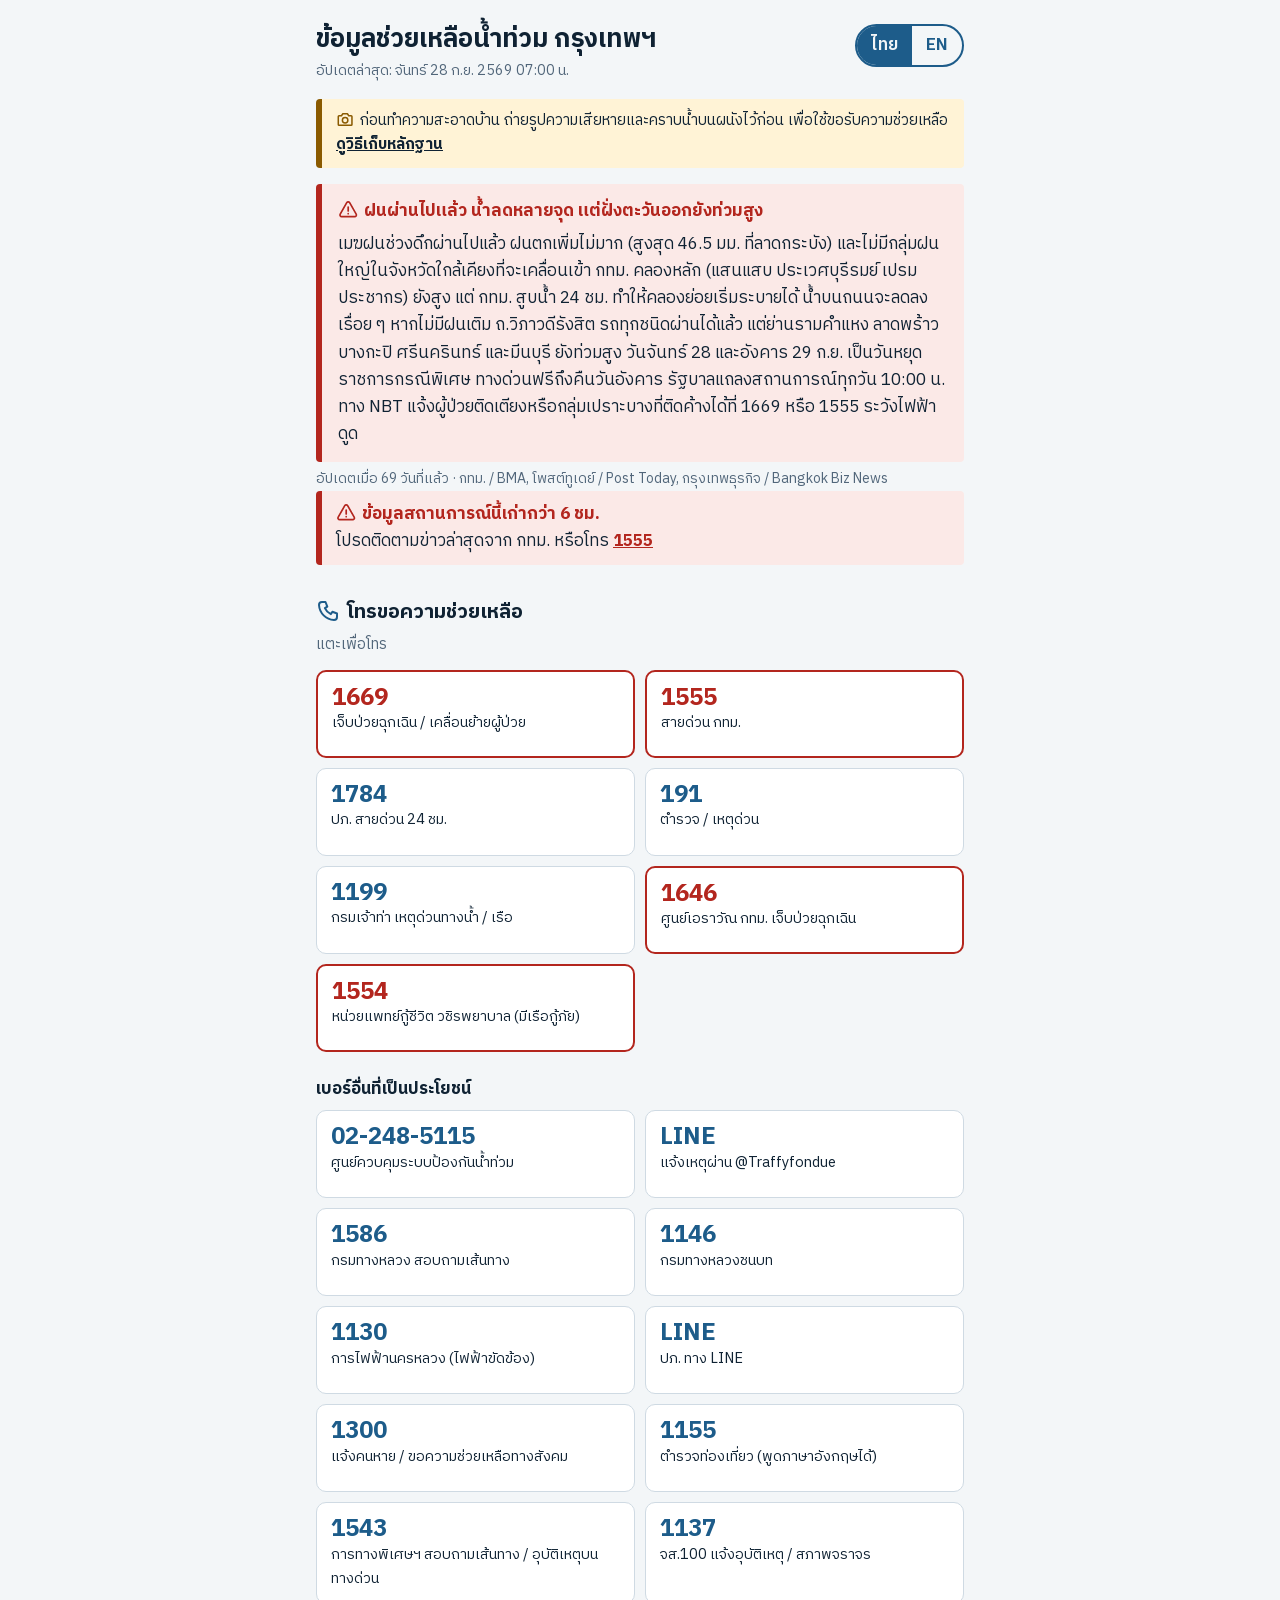
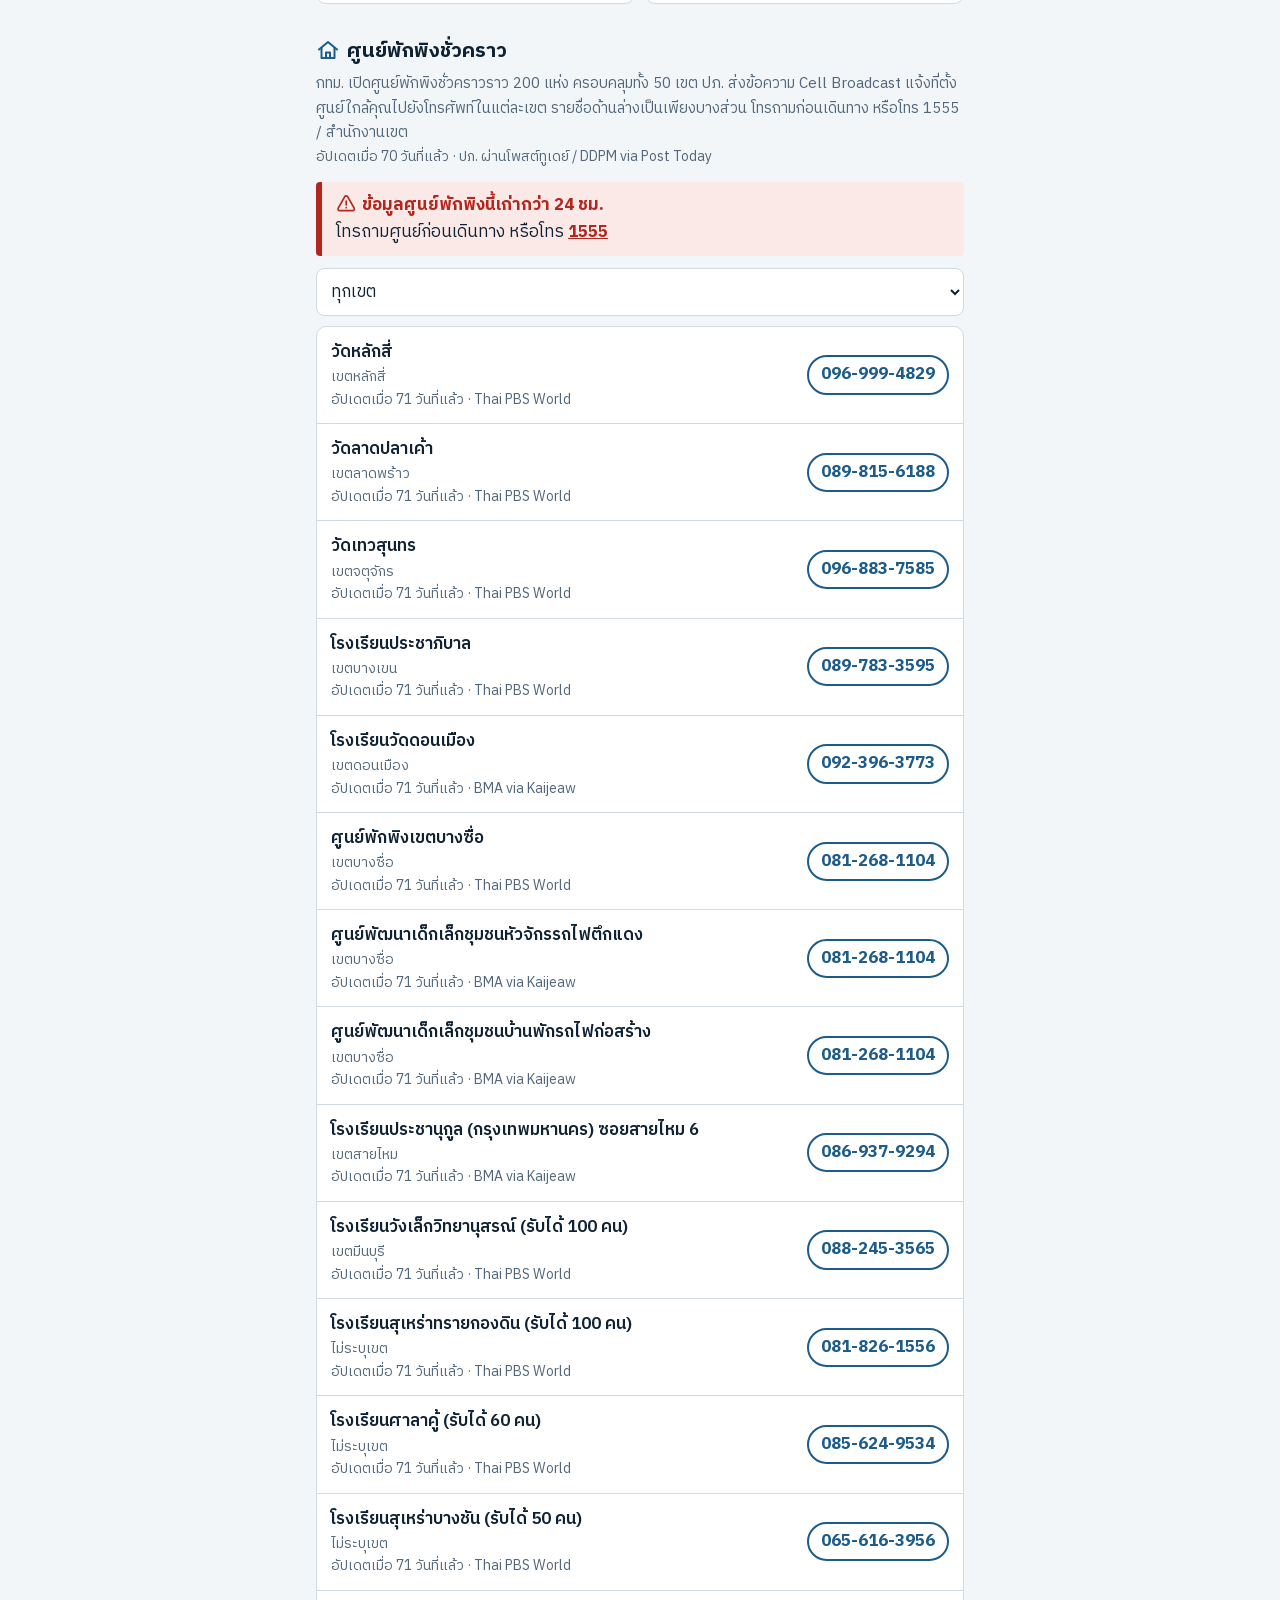
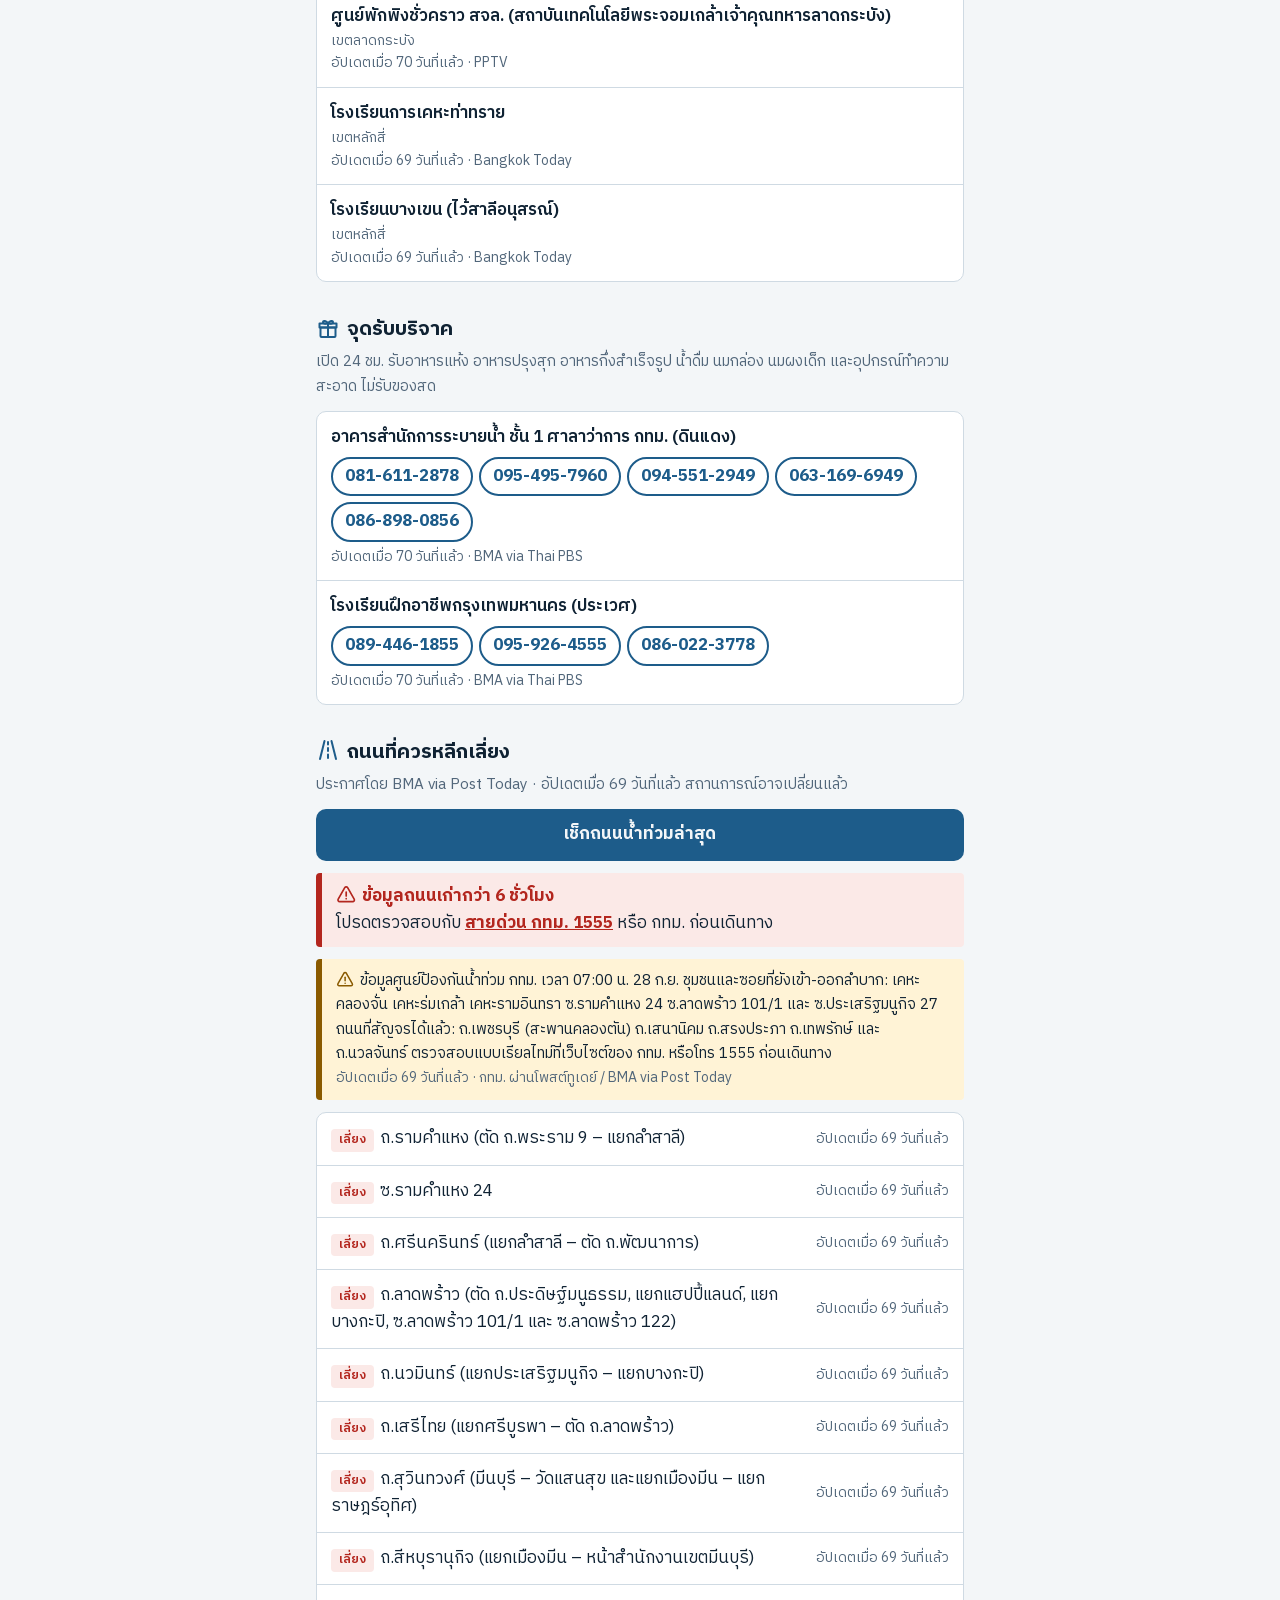
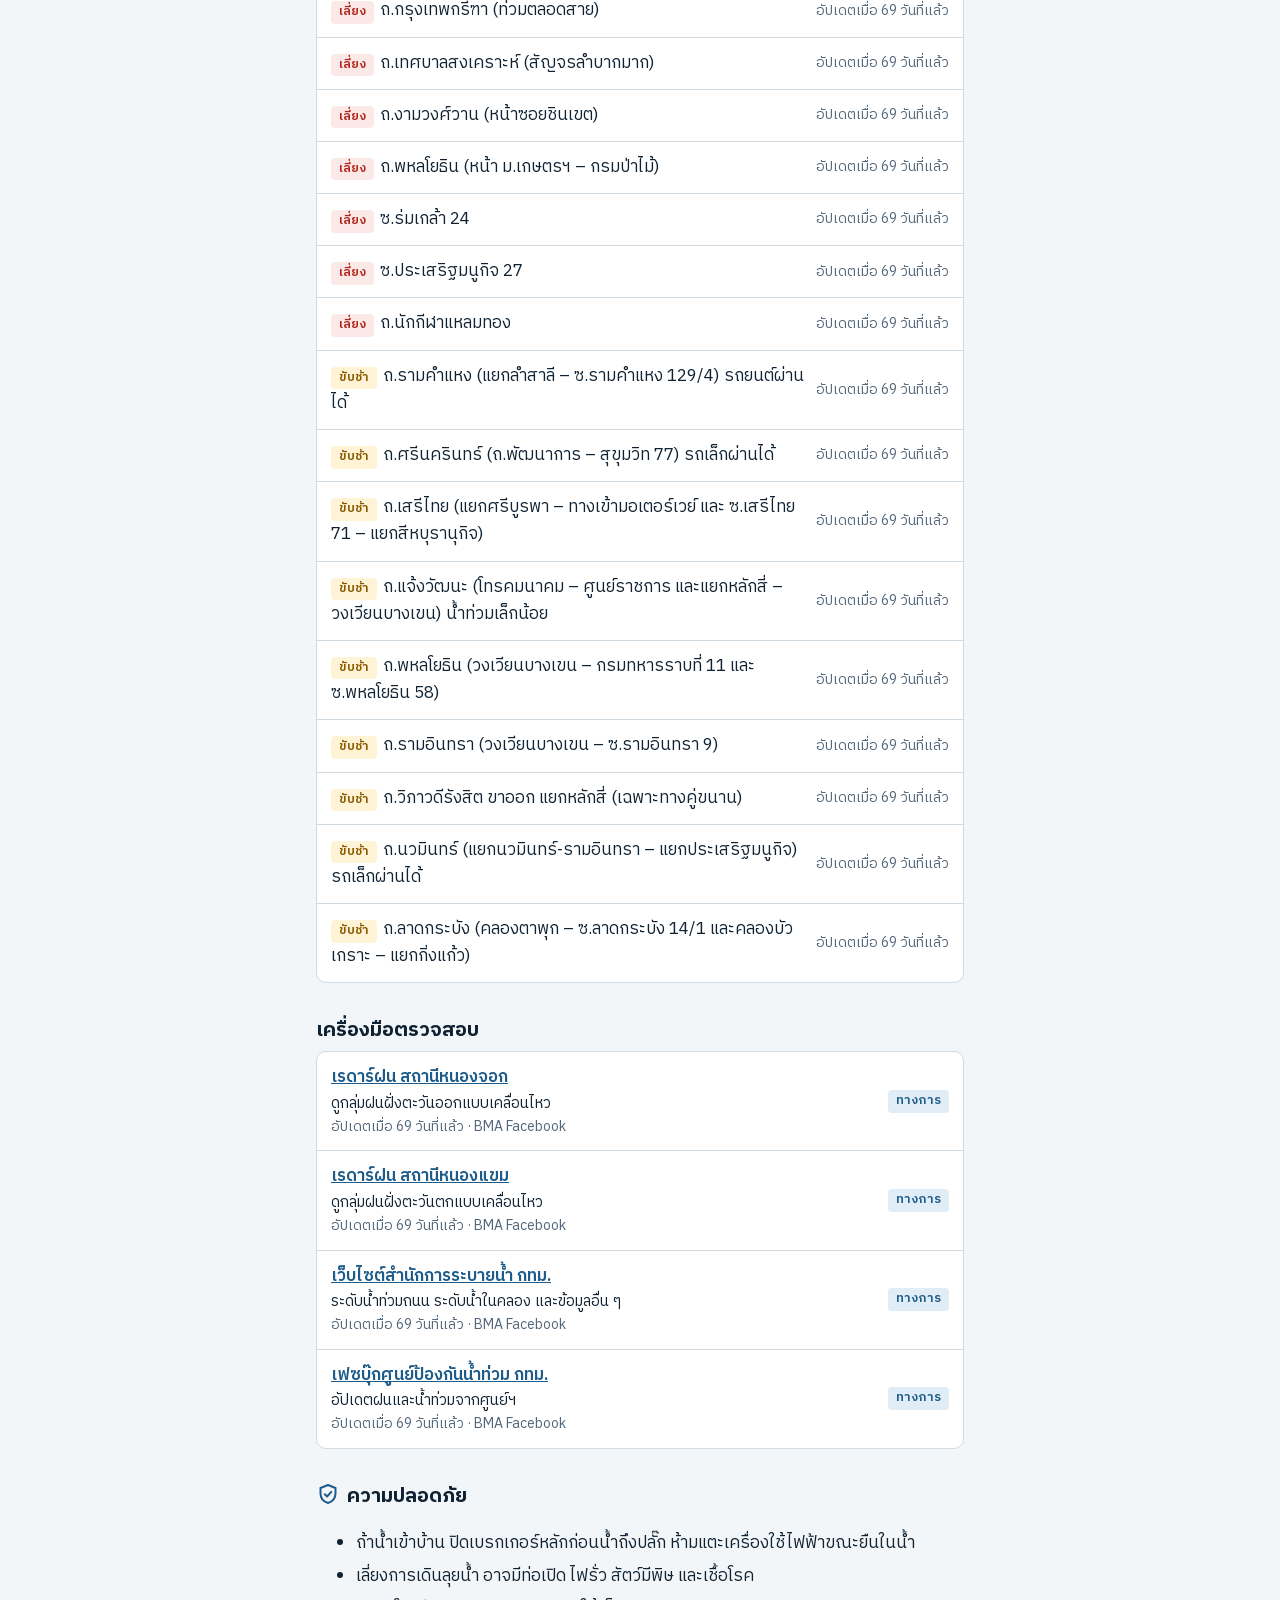
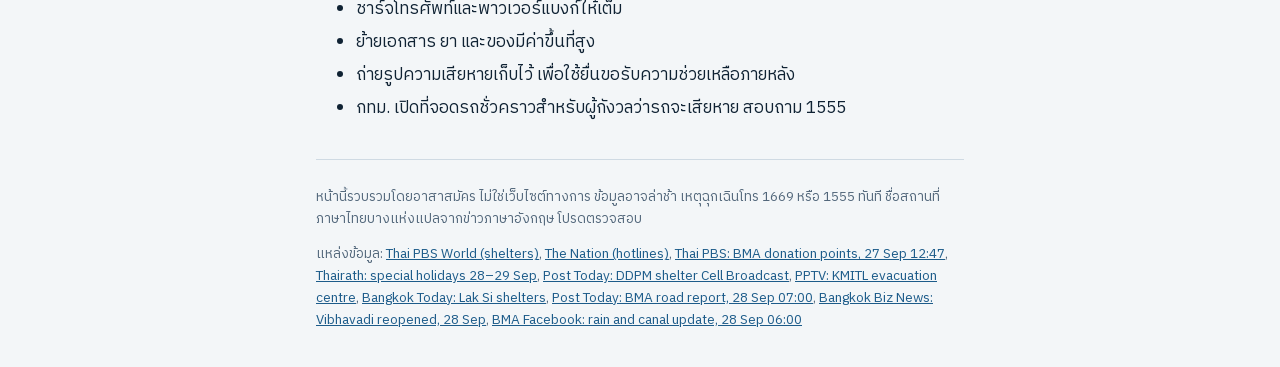
==== commit 95f4715e: "Data: live-roads button → BMA real-time page; remove weather.bangkok.go.th/flood weather.bangkok.go." ====
--- a/index.html
+++ b/index.html
@@ -130,7 +130,7 @@
 
 <h2><svg class="icon" aria-hidden="true" focusable="false"><use href="#i-road"/></svg><span data-th>ถนนที่ควรหลีกเลี่ยง</span><span data-en lang="en">Roads to avoid</span></h2>
 <p class="sub" id="roads-sub"><!--render:roads-sub--><span data-th>ประกาศโดย <span lang="en">BMA via Post Today</span> · </span><span data-en lang="en">Source: BMA via Post Today · </span><span class="age" data-ts="2026-09-28T07:00:00+07:00"><span data-th>อัปเดต 28 ก.ย. 07:00 น.</span><span data-en lang="en">updated 28 Sep, 07:00</span></span><span data-th> สถานการณ์อาจเปลี่ยนแล้ว</span><span data-en lang="en">. Conditions may have changed since.</span><!--/render:roads-sub--></p>
-<div class="live" id="roads-live"><!--render:roads-live--><a class="live-btn" href="https://weather.bangkok.go.th/flood/"><span data-th>เช็กถนนน้ำท่วมล่าสุด</span><span data-en lang="en">Check live road flooding</span></a><a class="live-alt" href="https://now.bangkok.go.th/flood-alert.html"><span data-th>เช็กจุดน้ำท่วมแบบเรียลไทม์ (กทม.)</span><span data-en lang="en">Real-time flood alerts (BMA)</span></a><!--/render:roads-live--></div>
+<div class="live" id="roads-live"><!--render:roads-live--><a class="live-btn" href="https://now.bangkok.go.th/flood-alert.html"><span data-th>เช็กถนนน้ำท่วมล่าสุด</span><span data-en lang="en">Check live road flooding</span></a><!--/render:roads-live--></div>
 <div class="stale" id="roads-stale" hidden>
   <strong><svg class="icon" aria-hidden="true" focusable="false"><use href="#i-warning"/></svg><span data-th>ข้อมูลถนนเก่ากว่า 6 ชั่วโมง</span><span data-en lang="en">Road information is over 6 hours old</span></strong><br>
   <span data-th>โปรดตรวจสอบกับ <a href="tel:1555">สายด่วน กทม. 1555</a> หรือ กทม. ก่อนเดินทาง</span><span data-en lang="en">Please check with the <a href="tel:1555">BMA hotline 1555</a> or the BMA before travelling.</span>
@@ -193,7 +193,7 @@
 
 <!-- Fallback copy of data/flood.json. Used when the live file can't be loaded.
      Do not edit by hand: scripts/embed-fallback.mjs rewrites it on every deploy. -->
-<script type="application/json" id="fallback-data">{"lastUpdated":"2026-09-28T07:00:00+07:00","status":{"updated":"2026-09-28T07:00:00+07:00","source":"กทม. / BMA, โพสต์ทูเดย์ / Post Today, กรุงเทพธุรกิจ / Bangkok Biz News","title":{"th":"ฝนผ่านไปแล้ว น้ำลดหลายจุด แต่ฝั่งตะวันออกยังท่วมสูง","en":"Rain has passed and water is falling, but the east is still deeply flooded"},"body":{"th":"เมฆฝนช่วงดึกผ่านไปแล้ว ฝนตกเพิ่มไม่มาก (สูงสุด 46.5 มม. ที่ลาดกระบัง) และไม่มีกลุ่มฝนใหญ่ในจังหวัดใกล้เคียงที่จะเคลื่อนเข้า กทม. คลองหลัก (แสนแสบ ประเวศบุรีรมย์ เปรมประชากร) ยังสูง แต่ กทม. สูบน้ำ 24 ชม. ทำให้คลองย่อยเริ่มระบายได้ น้ำบนถนนจะลดลงเรื่อย ๆ หากไม่มีฝนเติม ถ.วิภาวดีรังสิต รถทุกชนิดผ่านได้แล้ว แต่ย่านรามคำแหง ลาดพร้าว บางกะปิ ศรีนครินทร์ และมีนบุรี ยังท่วมสูง วันจันทร์ 28 และอังคาร 29 ก.ย. เป็นวันหยุดราชการกรณีพิเศษ ทางด่วนฟรีถึงคืนวันอังคาร รัฐบาลแถลงสถานการณ์ทุกวัน 10:00 น. ทาง NBT แจ้งผู้ป่วยติดเตียงหรือกลุ่มเปราะบางที่ติดค้างได้ที่ 1669 หรือ 1555 ระวังไฟฟ้าดูด","en":"The overnight rain clouds have passed, with little extra rain (46.5 mm at most, in Lat Krabang), and no large rain clouds in nearby provinces are heading for Bangkok. The main canals (Saen Saep, Prawet Burirom, Prem Prachakorn) are still high, but with 24-hour pumping the smaller canals are starting to drain, so road flooding should keep falling if no more rain comes. All vehicles can now pass Vibhavadi Rangsit, but Ramkhamhaeng, Lat Phrao, Bang Kapi, Srinakarin and Min Buri are still deeply flooded. Monday 28 and Tuesday 29 Sep are special government holidays; expressways are free until Tuesday night. The government briefs the public every day at 10:00 on NBT. Report stranded bedridden or vulnerable people to 1669 or 1555. Beware of electric shock."}},"hotlines":[{"number":"1669","urgent":true,"label":{"th":"เจ็บป่วยฉุกเฉิน / เคลื่อนย้ายผู้ป่วย","en":"Medical emergency / patient transport"}},{"number":"1555","urgent":true,"label":{"th":"สายด่วน กทม.","en":"BMA hotline"}},{"number":"1784","urgent":false,"label":{"th":"ปภ. สายด่วน 24 ชม.","en":"DDPM 24-hour hotline"}},{"number":"191","urgent":false,"label":{"th":"ตำรวจ / เหตุด่วน","en":"Police / emergencies"}},{"number":"1199","urgent":false,"label":{"th":"กรมเจ้าท่า เหตุด่วนทางน้ำ / เรือ","en":"Marine Dept: boat and waterway incidents"}},{"number":"1646","urgent":true,"label":{"th":"ศูนย์เอราวัณ กทม. เจ็บป่วยฉุกเฉิน","en":"BMA Erawan Centre (medical emergency)"}},{"number":"1554","urgent":true,"label":{"th":"หน่วยแพทย์กู้ชีวิต วชิรพยาบาล (มีเรือกู้ภัย)","en":"Vajira Hospital rescue unit (has rescue boats)"}},{"number":"02-248-5115","urgent":false,"group":"other","label":{"th":"ศูนย์ควบคุมระบบป้องกันน้ำท่วม","en":"Flood control centre"}},{"display":"LINE","url":"https://line.me/R/ti/p/@traffyfondue","urgent":false,"group":"other","label":{"th":"แจ้งเหตุผ่าน @Traffyfondue","en":"Report via @Traffyfondue"}},{"number":"1586","urgent":false,"group":"other","label":{"th":"กรมทางหลวง สอบถามเส้นทาง","en":"Dept of Highways (route info)"}},{"number":"1146","urgent":false,"group":"other","label":{"th":"กรมทางหลวงชนบท","en":"Dept of Rural Roads"}},{"number":"1130","urgent":false,"group":"other","label":{"th":"การไฟฟ้านครหลวง (ไฟฟ้าขัดข้อง)","en":"MEA (power problems)"}},{"display":"LINE","url":"https://line.me/R/ti/p/@1784DDPM","urgent":false,"group":"other","label":{"th":"ปภ. ทาง LINE","en":"DDPM on LINE"}},{"number":"1300","urgent":false,"group":"other","label":{"th":"แจ้งคนหาย / ขอความช่วยเหลือทางสังคม","en":"Missing persons / social assistance"}},{"number":"1155","urgent":false,"group":"other","label":{"th":"ตำรวจท่องเที่ยว (พูดภาษาอังกฤษได้)","en":"Tourist Police (English spoken)"}},{"number":"1543","urgent":false,"group":"other","label":{"th":"การทางพิเศษฯ สอบถามเส้นทาง / อุบัติเหตุบนทางด่วน","en":"Expressway Authority: routes and accidents"}},{"number":"1137","urgent":false,"group":"other","label":{"th":"จส.100 แจ้งอุบัติเหตุ / สภาพจราจร","en":"JS100 radio: accidents and traffic"}}],"sheltersNote":{"updated":"2026-09-27T12:00:00+07:00","source":"ปภ. ผ่านโพสต์ทูเดย์ / DDPM via Post Today","text":{"th":"กทม. เปิดศูนย์พักพิงชั่วคราวราว 200 แห่ง ครอบคลุมทั้ง 50 เขต ปภ. ส่งข้อความ Cell Broadcast แจ้งที่ตั้งศูนย์ใกล้คุณไปยังโทรศัพท์ในแต่ละเขต รายชื่อด้านล่างเป็นเพียงบางส่วน โทรถามก่อนเดินทาง หรือโทร 1555 / สำนักงานเขต","en":"The BMA has opened about 200 temporary shelters across all 50 districts. The DDPM is sending shelter locations by Cell Broadcast alert to phones in each district. The list below is partial: call before you go, or call 1555 / your district office."}},"shelters":[{"name":{"th":"วัดหลักสี่","en":"Wat Lak Si"},"district":{"th":"หลักสี่","en":"Lak Si"},"tel":"096-999-4829","updated":"2026-09-26T12:46:00+07:00","source":"Thai PBS World","sourceUrl":"https://www.thaipbsworld.com/around-thailand/558607"},{"name":{"th":"วัดลาดปลาเค้า","en":"Wat Lat Pla Khao"},"district":{"th":"ลาดพร้าว","en":"Lat Phrao"},"tel":"089-815-6188","updated":"2026-09-26T12:46:00+07:00","source":"Thai PBS World","sourceUrl":"https://www.thaipbsworld.com/around-thailand/558607"},{"name":{"th":"วัดเทวสุนทร","en":"Wat Thewa Sunthorn"},"district":{"th":"จตุจักร","en":"Chatuchak"},"tel":"096-883-7585","updated":"2026-09-26T12:46:00+07:00","source":"Thai PBS World","sourceUrl":"https://www.thaipbsworld.com/around-thailand/558607"},{"name":{"th":"โรงเรียนประชาภิบาล","en":"Prachapiban School"},"district":{"th":"บางเขน","en":"Bang Khen"},"tel":"089-783-3595","updated":"2026-09-26T12:46:00+07:00","source":"Thai PBS World","sourceUrl":"https://www.thaipbsworld.com/around-thailand/558607"},{"name":{"th":"โรงเรียนวัดดอนเมือง","en":"Wat Don Mueang School"},"district":{"th":"ดอนเมือง","en":"Don Mueang"},"tel":"092-396-3773","updated":"2026-09-26T10:15:00+07:00","source":"BMA via Kaijeaw"},{"name":{"th":"ศูนย์พักพิงเขตบางซื่อ","en":"Bang Sue district shelter"},"district":{"th":"บางซื่อ","en":"Bang Sue"},"tel":"081-268-1104","updated":"2026-09-26T12:46:00+07:00","source":"Thai PBS World","sourceUrl":"https://www.thaipbsworld.com/around-thailand/558607"},{"name":{"th":"ศูนย์พัฒนาเด็กเล็กชุมชนหัวจักรรถไฟตึกแดง","en":"Hua Chak Rot Fai Tuek Daeng community child centre"},"district":{"th":"บางซื่อ","en":"Bang Sue"},"tel":"081-268-1104","updated":"2026-09-26T10:15:00+07:00","source":"BMA via Kaijeaw"},{"name":{"th":"ศูนย์พัฒนาเด็กเล็กชุมชนบ้านพักรถไฟก่อสร้าง","en":"Ban Phak Rot Fai Kosang community child centre"},"district":{"th":"บางซื่อ","en":"Bang Sue"},"tel":"081-268-1104","updated":"2026-09-26T10:15:00+07:00","source":"BMA via Kaijeaw"},{"name":{"th":"โรงเรียนประชานุกูล (กรุงเทพมหานคร) ซอยสายไหม 6","en":"Prachanukul School (BMA), Soi Sai Mai 6"},"district":{"th":"สายไหม","en":"Sai Mai"},"tel":"086-937-9294","updated":"2026-09-26T10:15:00+07:00","source":"BMA via Kaijeaw"},{"name":{"th":"โรงเรียนวังเล็กวิทยานุสรณ์ (รับได้ 100 คน)","en":"Wang Lek Wittayanusorn School (max 100)"},"district":{"th":"มีนบุรี","en":"Min Buri"},"tel":"088-245-3565","updated":"2026-09-26T12:46:00+07:00","source":"Thai PBS World","sourceUrl":"https://www.thaipbsworld.com/around-thailand/558607"},{"name":{"th":"โรงเรียนสุเหร่าทรายกองดิน (รับได้ 100 คน)","en":"Surao Sai Kong Din School (max 100)"},"district":null,"tel":"081-826-1556","updated":"2026-09-26T12:46:00+07:00","source":"Thai PBS World","sourceUrl":"https://www.thaipbsworld.com/around-thailand/558607"},{"name":{"th":"โรงเรียนศาลาคู้ (รับได้ 60 คน)","en":"Salakhoo School (max 60)"},"district":null,"tel":"085-624-9534","updated":"2026-09-26T12:46:00+07:00","source":"Thai PBS World","sourceUrl":"https://www.thaipbsworld.com/around-thailand/558607"},{"name":{"th":"โรงเรียนสุเหร่าบางชัน (รับได้ 50 คน)","en":"Surao Bang Chan School (max 50)"},"district":null,"tel":"065-616-3956","updated":"2026-09-26T12:46:00+07:00","source":"Thai PBS World","sourceUrl":"https://www.thaipbsworld.com/around-thailand/558607"},{"name":{"th":"ศูนย์พักพิงชั่วคราว สจล. (สถาบันเทคโนโลยีพระจอมเกล้าเจ้าคุณทหารลาดกระบัง)","en":"KMITL temporary shelter (King Mongkut's Institute of Technology Ladkrabang)"},"district":{"th":"ลาดกระบัง","en":"Lat Krabang"},"tel":null,"updated":"2026-09-27T06:19:00+07:00","source":"PPTV"},{"name":{"th":"โรงเรียนการเคหะท่าทราย","en":"Kheha Tha Sai School"},"district":{"th":"หลักสี่","en":"Lak Si"},"tel":null,"updated":"2026-09-28T00:00:00+07:00","source":"Bangkok Today"},{"name":{"th":"โรงเรียนบางเขน (ไว้สาลีอนุสรณ์)","en":"Bang Khen School (Waisali Anuson)"},"district":{"th":"หลักสี่","en":"Lak Si"},"tel":null,"updated":"2026-09-28T00:00:00+07:00","source":"Bangkok Today"}],"donations":{"note":{"th":"เปิด 24 ชม. รับอาหารแห้ง อาหารปรุงสุก อาหารกึ่งสำเร็จรูป น้ำดื่ม นมกล่อง นมผงเด็ก และอุปกรณ์ทำความสะอาด ไม่รับของสด","en":"Open 24 hours. Accepting dry food, cooked food, instant food, drinking water, boxed milk, baby formula and cleaning supplies. No fresh food."},"points":[{"name":{"th":"อาคารสำนักการระบายน้ำ ชั้น 1 ศาลาว่าการ กทม. (ดินแดง)","en":"Drainage Department building, 1st floor, Bangkok City Hall (Din Daeng)"},"phones":["081-611-2878","095-495-7960","094-551-2949","063-169-6949","086-898-0856"],"updated":"2026-09-27T12:47:00+07:00","source":"BMA via Thai PBS"},{"name":{"th":"โรงเรียนฝึกอาชีพกรุงเทพมหานคร (ประเวศ)","en":"BMA Vocational Training School (Prawet)"},"phones":["089-446-1855","095-926-4555","086-022-3778"],"updated":"2026-09-27T12:47:00+07:00","source":"BMA via Thai PBS"}]},"roadsNote":{"updated":"2026-09-28T07:00:00+07:00","source":"กทม. ผ่านโพสต์ทูเดย์ / BMA via Post Today","text":{"th":"ข้อมูลศูนย์ป้องกันน้ำท่วม กทม. เวลา 07:00 น. 28 ก.ย. ชุมชนและซอยที่ยังเข้า-ออกลำบาก: เคหะคลองจั่น เคหะร่มเกล้า เคหะรามอินทรา ซ.รามคำแหง 24 ซ.ลาดพร้าว 101/1 และ ซ.ประเสริฐมนูกิจ 27 ถนนที่สัญจรได้แล้ว: ถ.เพชรบุรี (สะพานคลองตัน) ถ.เสนานิคม ถ.สรงประภา ถ.เทพรักษ์ และ ถ.นวลจันทร์ ตรวจสอบแบบเรียลไทม์ที่เว็บไซต์ของ กทม. หรือโทร 1555 ก่อนเดินทาง","en":"BMA Flood Control Centre data, 07:00, 28 Sep. Communities and sois still hard to get in and out of: Kheha Khlong Chan, Kheha Romklao, Kheha Ram Intra, Ramkhamhaeng Soi 24, Lat Phrao Soi 101/1 and Prasert Manukit Soi 27. Now passable: Phetchaburi Rd (Khlong Tan bridge), Sena Nikhom, Song Prapha, Thep Rak and Nuanchan roads. Check in real time on the BMA website or call 1555 before travelling."}},"roadsLiveUrl":"https://weather.bangkok.go.th/flood/","roadsLiveUrlAlt":"https://now.bangkok.go.th/flood-alert.html","roadsLiveUrlAltLabel":{"th":"เช็กจุดน้ำท่วมแบบเรียลไทม์ (กทม.)","en":"Real-time flood alerts (BMA)"},"roads":[{"name":{"th":"ถ.รามคำแหง (ตัด ถ.พระราม 9 – แยกลำสาลี)","en":"Ramkhamhaeng Rd (Rama 9 Rd – Lam Sali junction)"},"type":"avoid","updated":"2026-09-28T07:00:00+07:00","source":"BMA via Post Today"},{"name":{"th":"ซ.รามคำแหง 24","en":"Ramkhamhaeng Soi 24"},"type":"avoid","updated":"2026-09-28T07:00:00+07:00","source":"BMA via Post Today"},{"name":{"th":"ถ.ศรีนครินทร์ (แยกลำสาลี – ตัด ถ.พัฒนาการ)","en":"Srinakarin Rd (Lam Sali junction – Pattanakan Rd)"},"type":"avoid","updated":"2026-09-28T07:00:00+07:00","source":"BMA via Post Today"},{"name":{"th":"ถ.ลาดพร้าว (ตัด ถ.ประดิษฐ์มนูธรรม, แยกแฮปปี้แลนด์, แยกบางกะปิ, ซ.ลาดพร้าว 101/1 และ ซ.ลาดพร้าว 122)","en":"Lat Phrao Rd (Pradit Manutham Rd, Happy Land junction, Bang Kapi junction, Soi 101/1 and Soi 122)"},"type":"avoid","updated":"2026-09-28T07:00:00+07:00","source":"BMA via Post Today"},{"name":{"th":"ถ.นวมินทร์ (แยกประเสริฐมนูกิจ – แยกบางกะปิ)","en":"Nawamin Rd (Prasert Manukit junction – Bang Kapi junction)"},"type":"avoid","updated":"2026-09-28T07:00:00+07:00","source":"BMA via Post Today"},{"name":{"th":"ถ.เสรีไทย (แยกศรีบูรพา – ตัด ถ.ลาดพร้าว)","en":"Seri Thai Rd (Si Burapha junction – Lat Phrao Rd)"},"type":"avoid","updated":"2026-09-28T07:00:00+07:00","source":"BMA via Post Today"},{"name":{"th":"ถ.สุวินทวงศ์ (มีนบุรี – วัดแสนสุข และแยกเมืองมีน – แยกราษฎร์อุทิศ)","en":"Suwinthawong Rd (Min Buri – Wat Saen Suk, and Mueang Min – Rat Uthit junctions)"},"type":"avoid","updated":"2026-09-28T07:00:00+07:00","source":"BMA via Post Today"},{"name":{"th":"ถ.สีหบุรานุกิจ (แยกเมืองมีน – หน้าสำนักงานเขตมีนบุรี)","en":"Sihaburanukit Rd (Mueang Min junction – Min Buri district office)"},"type":"avoid","updated":"2026-09-28T07:00:00+07:00","source":"BMA via Post Today"},{"name":{"th":"ถ.กรุงเทพกรีฑา (ท่วมตลอดสาย)","en":"Krungthep Kreetha Rd (flooded along its whole length)"},"type":"avoid","updated":"2026-09-28T07:00:00+07:00","source":"BMA via Post Today"},{"name":{"th":"ถ.เทศบาลสงเคราะห์ (สัญจรลำบากมาก)","en":"Thetsaban Songkhro Rd (very difficult to pass)"},"type":"avoid","updated":"2026-09-28T07:00:00+07:00","source":"BMA via Post Today"},{"name":{"th":"ถ.งามวงศ์วาน (หน้าซอยชินเขต)","en":"Ngam Wong Wan Rd (at Soi Chinnakhet)"},"type":"avoid","updated":"2026-09-28T07:00:00+07:00","source":"BMA via Post Today"},{"name":{"th":"ถ.พหลโยธิน (หน้า ม.เกษตรฯ – กรมป่าไม้)","en":"Phahon Yothin Rd (Kasetsart University – Royal Forest Department)"},"type":"avoid","updated":"2026-09-28T07:00:00+07:00","source":"BMA via Post Today"},{"name":{"th":"ซ.ร่มเกล้า 24","en":"Romklao Soi 24"},"type":"avoid","updated":"2026-09-28T07:00:00+07:00","source":"BMA via Post Today"},{"name":{"th":"ซ.ประเสริฐมนูกิจ 27","en":"Prasert Manukit Soi 27"},"type":"avoid","updated":"2026-09-28T07:00:00+07:00","source":"BMA via Post Today"},{"name":{"th":"ถ.นักกีฬาแหลมทอง","en":"Nak Kila Laem Thong Rd"},"type":"avoid","updated":"2026-09-28T07:00:00+07:00","source":"BMA via Post Today"},{"name":{"th":"ถ.รามคำแหง (แยกลำสาลี – ซ.รามคำแหง 129/4) รถยนต์ผ่านได้","en":"Ramkhamhaeng Rd (Lam Sali junction – Soi 129/4), cars can pass"},"type":"slow","updated":"2026-09-28T07:00:00+07:00","source":"BMA via Post Today"},{"name":{"th":"ถ.ศรีนครินทร์ (ถ.พัฒนาการ – สุขุมวิท 77) รถเล็กผ่านได้","en":"Srinakarin Rd (Pattanakan Rd – Sukhumvit 77), small cars can pass"},"type":"slow","updated":"2026-09-28T07:00:00+07:00","source":"BMA via Post Today"},{"name":{"th":"ถ.เสรีไทย (แยกศรีบูรพา – ทางเข้ามอเตอร์เวย์ และ ซ.เสรีไทย 71 – แยกสีหบุรานุกิจ)","en":"Seri Thai Rd (Si Burapha junction – motorway entrance, and Soi 71 – Sihaburanukit junction)"},"type":"slow","updated":"2026-09-28T07:00:00+07:00","source":"BMA via Post Today"},{"name":{"th":"ถ.แจ้งวัฒนะ (โทรคมนาคม – ศูนย์ราชการ และแยกหลักสี่ – วงเวียนบางเขน) น้ำท่วมเล็กน้อย","en":"Chaeng Watthana Rd (NT office – Government Complex, and Lak Si junction – Bang Khen roundabout), light flooding"},"type":"slow","updated":"2026-09-28T07:00:00+07:00","source":"BMA via Post Today"},{"name":{"th":"ถ.พหลโยธิน (วงเวียนบางเขน – กรมทหารราบที่ 11 และ ซ.พหลโยธิน 58)","en":"Phahon Yothin Rd (Bang Khen roundabout – 11th Infantry Regiment, and Soi 58)"},"type":"slow","updated":"2026-09-28T07:00:00+07:00","source":"BMA via Post Today"},{"name":{"th":"ถ.รามอินทรา (วงเวียนบางเขน – ซ.รามอินทรา 9)","en":"Ram Intra Rd (Bang Khen roundabout – Soi 9)"},"type":"slow","updated":"2026-09-28T07:00:00+07:00","source":"BMA via Post Today"},{"name":{"th":"ถ.วิภาวดีรังสิต ขาออก แยกหลักสี่ (เฉพาะทางคู่ขนาน)","en":"Vibhavadi Rangsit Rd outbound, Lak Si junction (frontage road only)"},"type":"slow","updated":"2026-09-28T07:00:00+07:00","source":"BMA via Post Today"},{"name":{"th":"ถ.นวมินทร์ (แยกนวมินทร์-รามอินทรา – แยกประเสริฐมนูกิจ) รถเล็กผ่านได้","en":"Nawamin Rd (Nawamin–Ram Intra junction – Prasert Manukit junction), small cars can pass"},"type":"slow","updated":"2026-09-28T07:00:00+07:00","source":"BMA via Post Today"},{"name":{"th":"ถ.ลาดกระบัง (คลองตาพุก – ซ.ลาดกระบัง 14/1 และคลองบัวเกราะ – แยกกิ่งแก้ว)","en":"Lat Krabang Rd (Khlong Ta Phuk – Soi 14/1, and Khlong Bua Kro – King Kaeo junction)"},"type":"slow","updated":"2026-09-28T07:00:00+07:00","source":"BMA via Post Today"}],"tools":[{"name":{"th":"เรดาร์ฝน สถานีหนองจอก","en":"Rain radar, Nong Chok station"},"description":{"th":"ดูกลุ่มฝนฝั่งตะวันออกแบบเคลื่อนไหว","en":"Animated rain radar for eastern Bangkok"},"url":"https://weather.bangkok.go.th/Radar/RadarAnimation.aspx","official":true,"updated":"2026-09-28T06:00:00+07:00","source":"BMA Facebook"},{"name":{"th":"เรดาร์ฝน สถานีหนองแขม","en":"Rain radar, Nong Khaem station"},"description":{"th":"ดูกลุ่มฝนฝั่งตะวันตกแบบเคลื่อนไหว","en":"Animated rain radar for western Bangkok"},"url":"https://weather.bangkok.go.th/Radar/RadarAnimationNk.aspx","official":true,"updated":"2026-09-28T06:00:00+07:00","source":"BMA Facebook"},{"name":{"th":"เว็บไซต์สำนักการระบายน้ำ กทม.","en":"BMA Drainage Department website"},"description":{"th":"ระดับน้ำท่วมถนน ระดับน้ำในคลอง และข้อมูลอื่น ๆ","en":"Road flood levels, canal levels and more"},"url":"https://dds.bangkok.go.th/index2.php","official":true,"updated":"2026-09-28T06:00:00+07:00","source":"BMA Facebook"},{"name":{"th":"เฟซบุ๊กศูนย์ป้องกันน้ำท่วม กทม.","en":"BMA Flood Control Centre on Facebook"},"description":{"th":"อัปเดตฝนและน้ำท่วมจากศูนย์ฯ","en":"Rain and flood updates from the centre"},"url":"https://www.facebook.com/bkk.best","official":true,"updated":"2026-09-28T06:00:00+07:00","source":"BMA Facebook"}],"assistance":{"updated":"2026-09-26","source":{"th":"กรมประชาสัมพันธ์ ผ่านฐานเศรษฐกิจ","en":"Government Public Relations Department, via Thansettakij"},"links":["https://www.prd.go.th/th/content/category/detail/id/33/iid/545192","https://www.thansettakij.com/general-news/669937"],"items":[{"label":{"th":"ค่าวัสดุซ่อมแซมที่พักอาศัย ตามความเสียหายจริง","en":"Home repair materials, based on actual damage"},"max":{"th":"49,500 บาท ต่อหลัง","en":"49,500 baht per house"}},{"label":{"th":"ค่าเช่าบ้านหรือที่พักชั่วคราว บ้านเสียหายบางส่วน","en":"Temporary housing or rent, home partly damaged"},"max":{"th":"3,000 บาท ต่อครอบครัว","en":"3,000 baht per family"}},{"label":{"th":"ค่าเช่าบ้าน บ้านเสียหายทั้งหลัง","en":"Rent, home fully destroyed"},"max":{"th":"3,000 บาท ต่อเดือน ไม่เกิน 2 เดือน","en":"3,000 baht a month, up to 2 months"}},{"label":{"th":"ค่าดำรงชีพเบื้องต้น บ้านเสียหายทั้งหลัง","en":"Basic living costs, home fully damaged"},"max":{"th":"3,800 บาท ต่อครอบครัว","en":"3,800 baht per family"}},{"label":{"th":"ค่าดำรงชีพเบื้องต้น บ้านเสียหายบางส่วน","en":"Basic living costs, home partly damaged"},"max":{"th":"1,800 บาท ต่อครอบครัว","en":"1,800 baht per family"}},{"label":{"th":"เงินทุนประกอบอาชีพ กรณีเครื่องมือใช้งานไม่ได้","en":"Livelihood support, if work tools can't be used"},"max":{"th":"11,400 บาท ต่อครอบครัว","en":"11,400 baht per family"}},{"label":{"th":"เงินปลอบขวัญ กรณีบาดเจ็บ","en":"Support for injury"},"max":{"th":"2,300 บาท ต่อคน","en":"2,300 baht per person"}},{"label":{"th":"ค่ารักษาพยาบาล ผู้ป่วยนอก / ผู้ป่วยใน","en":"Medical costs, outpatient / inpatient"},"max":{"th":"2,000 / 4,000 บาท","en":"2,000 / 4,000 baht"}}]},"sources":[{"title":"Thai PBS World (shelters)","url":"https://www.thaipbsworld.com/around-thailand/558607"},{"title":"The Nation (hotlines)","url":"https://www.nationthailand.com/thailand/bangkok/40071507"},{"title":"Thai PBS: BMA donation points, 27 Sep 12:47","url":"https://www.thaipbs.or.th/news/content/558679"},{"title":"Thairath: special holidays 28–29 Sep","url":"https://www.thairath.co.th/news/politic/2962441"},{"title":"Post Today: DDPM shelter Cell Broadcast","url":"https://www.posttoday.com/general-news/749455"},{"title":"PPTV: KMITL evacuation centre","url":"https://www.pptvhd36.com/news/%E0%B8%AA%E0%B8%B1%E0%B8%87%E0%B8%84%E0%B8%A1/284196"},{"title":"Bangkok Today: Lak Si shelters","url":"https://bangkok-today.com/%E0%B8%81%E0%B8%97%E0%B8%A1-%E0%B8%9C%E0%B8%AA%E0%B8%B2%E0%B8%99%E0%B8%9E%E0%B8%A5%E0%B8%B1%E0%B8%87%E0%B8%A3%E0%B8%B1%E0%B8%90%E0%B8%9A%E0%B8%B2%E0%B8%A5-%E0%B8%9C%E0%B8%B9%E0%B9%89%E0%B8%A7/"},{"title":"Post Today: BMA road report, 28 Sep 07:00","url":"https://www.posttoday.com/smart-city/749485"},{"title":"Bangkok Biz News: Vibhavadi reopened, 28 Sep","url":"https://www.bangkokbiznews.com/news/news-update/1253837"},{"title":"BMA Facebook: rain and canal update, 28 Sep 06:00","url":"https://www.facebook.com/bangkokbma/posts/pfbid02gdx9eudSVYzuJGUQLuezpXgJGYzvhv91uupsrfPpVV9NSjuFRAdKoa721ZU4uW2Cl"}]}</script>
+<script type="application/json" id="fallback-data">{"lastUpdated":"2026-09-28T07:00:00+07:00","status":{"updated":"2026-09-28T07:00:00+07:00","source":"กทม. / BMA, โพสต์ทูเดย์ / Post Today, กรุงเทพธุรกิจ / Bangkok Biz News","title":{"th":"ฝนผ่านไปแล้ว น้ำลดหลายจุด แต่ฝั่งตะวันออกยังท่วมสูง","en":"Rain has passed and water is falling, but the east is still deeply flooded"},"body":{"th":"เมฆฝนช่วงดึกผ่านไปแล้ว ฝนตกเพิ่มไม่มาก (สูงสุด 46.5 มม. ที่ลาดกระบัง) และไม่มีกลุ่มฝนใหญ่ในจังหวัดใกล้เคียงที่จะเคลื่อนเข้า กทม. คลองหลัก (แสนแสบ ประเวศบุรีรมย์ เปรมประชากร) ยังสูง แต่ กทม. สูบน้ำ 24 ชม. ทำให้คลองย่อยเริ่มระบายได้ น้ำบนถนนจะลดลงเรื่อย ๆ หากไม่มีฝนเติม ถ.วิภาวดีรังสิต รถทุกชนิดผ่านได้แล้ว แต่ย่านรามคำแหง ลาดพร้าว บางกะปิ ศรีนครินทร์ และมีนบุรี ยังท่วมสูง วันจันทร์ 28 และอังคาร 29 ก.ย. เป็นวันหยุดราชการกรณีพิเศษ ทางด่วนฟรีถึงคืนวันอังคาร รัฐบาลแถลงสถานการณ์ทุกวัน 10:00 น. ทาง NBT แจ้งผู้ป่วยติดเตียงหรือกลุ่มเปราะบางที่ติดค้างได้ที่ 1669 หรือ 1555 ระวังไฟฟ้าดูด","en":"The overnight rain clouds have passed, with little extra rain (46.5 mm at most, in Lat Krabang), and no large rain clouds in nearby provinces are heading for Bangkok. The main canals (Saen Saep, Prawet Burirom, Prem Prachakorn) are still high, but with 24-hour pumping the smaller canals are starting to drain, so road flooding should keep falling if no more rain comes. All vehicles can now pass Vibhavadi Rangsit, but Ramkhamhaeng, Lat Phrao, Bang Kapi, Srinakarin and Min Buri are still deeply flooded. Monday 28 and Tuesday 29 Sep are special government holidays; expressways are free until Tuesday night. The government briefs the public every day at 10:00 on NBT. Report stranded bedridden or vulnerable people to 1669 or 1555. Beware of electric shock."}},"hotlines":[{"number":"1669","urgent":true,"label":{"th":"เจ็บป่วยฉุกเฉิน / เคลื่อนย้ายผู้ป่วย","en":"Medical emergency / patient transport"}},{"number":"1555","urgent":true,"label":{"th":"สายด่วน กทม.","en":"BMA hotline"}},{"number":"1784","urgent":false,"label":{"th":"ปภ. สายด่วน 24 ชม.","en":"DDPM 24-hour hotline"}},{"number":"191","urgent":false,"label":{"th":"ตำรวจ / เหตุด่วน","en":"Police / emergencies"}},{"number":"1199","urgent":false,"label":{"th":"กรมเจ้าท่า เหตุด่วนทางน้ำ / เรือ","en":"Marine Dept: boat and waterway incidents"}},{"number":"1646","urgent":true,"label":{"th":"ศูนย์เอราวัณ กทม. เจ็บป่วยฉุกเฉิน","en":"BMA Erawan Centre (medical emergency)"}},{"number":"1554","urgent":true,"label":{"th":"หน่วยแพทย์กู้ชีวิต วชิรพยาบาล (มีเรือกู้ภัย)","en":"Vajira Hospital rescue unit (has rescue boats)"}},{"number":"02-248-5115","urgent":false,"group":"other","label":{"th":"ศูนย์ควบคุมระบบป้องกันน้ำท่วม","en":"Flood control centre"}},{"display":"LINE","url":"https://line.me/R/ti/p/@traffyfondue","urgent":false,"group":"other","label":{"th":"แจ้งเหตุผ่าน @Traffyfondue","en":"Report via @Traffyfondue"}},{"number":"1586","urgent":false,"group":"other","label":{"th":"กรมทางหลวง สอบถามเส้นทาง","en":"Dept of Highways (route info)"}},{"number":"1146","urgent":false,"group":"other","label":{"th":"กรมทางหลวงชนบท","en":"Dept of Rural Roads"}},{"number":"1130","urgent":false,"group":"other","label":{"th":"การไฟฟ้านครหลวง (ไฟฟ้าขัดข้อง)","en":"MEA (power problems)"}},{"display":"LINE","url":"https://line.me/R/ti/p/@1784DDPM","urgent":false,"group":"other","label":{"th":"ปภ. ทาง LINE","en":"DDPM on LINE"}},{"number":"1300","urgent":false,"group":"other","label":{"th":"แจ้งคนหาย / ขอความช่วยเหลือทางสังคม","en":"Missing persons / social assistance"}},{"number":"1155","urgent":false,"group":"other","label":{"th":"ตำรวจท่องเที่ยว (พูดภาษาอังกฤษได้)","en":"Tourist Police (English spoken)"}},{"number":"1543","urgent":false,"group":"other","label":{"th":"การทางพิเศษฯ สอบถามเส้นทาง / อุบัติเหตุบนทางด่วน","en":"Expressway Authority: routes and accidents"}},{"number":"1137","urgent":false,"group":"other","label":{"th":"จส.100 แจ้งอุบัติเหตุ / สภาพจราจร","en":"JS100 radio: accidents and traffic"}}],"sheltersNote":{"updated":"2026-09-27T12:00:00+07:00","source":"ปภ. ผ่านโพสต์ทูเดย์ / DDPM via Post Today","text":{"th":"กทม. เปิดศูนย์พักพิงชั่วคราวราว 200 แห่ง ครอบคลุมทั้ง 50 เขต ปภ. ส่งข้อความ Cell Broadcast แจ้งที่ตั้งศูนย์ใกล้คุณไปยังโทรศัพท์ในแต่ละเขต รายชื่อด้านล่างเป็นเพียงบางส่วน โทรถามก่อนเดินทาง หรือโทร 1555 / สำนักงานเขต","en":"The BMA has opened about 200 temporary shelters across all 50 districts. The DDPM is sending shelter locations by Cell Broadcast alert to phones in each district. The list below is partial: call before you go, or call 1555 / your district office."}},"shelters":[{"name":{"th":"วัดหลักสี่","en":"Wat Lak Si"},"district":{"th":"หลักสี่","en":"Lak Si"},"tel":"096-999-4829","updated":"2026-09-26T12:46:00+07:00","source":"Thai PBS World","sourceUrl":"https://www.thaipbsworld.com/around-thailand/558607"},{"name":{"th":"วัดลาดปลาเค้า","en":"Wat Lat Pla Khao"},"district":{"th":"ลาดพร้าว","en":"Lat Phrao"},"tel":"089-815-6188","updated":"2026-09-26T12:46:00+07:00","source":"Thai PBS World","sourceUrl":"https://www.thaipbsworld.com/around-thailand/558607"},{"name":{"th":"วัดเทวสุนทร","en":"Wat Thewa Sunthorn"},"district":{"th":"จตุจักร","en":"Chatuchak"},"tel":"096-883-7585","updated":"2026-09-26T12:46:00+07:00","source":"Thai PBS World","sourceUrl":"https://www.thaipbsworld.com/around-thailand/558607"},{"name":{"th":"โรงเรียนประชาภิบาล","en":"Prachapiban School"},"district":{"th":"บางเขน","en":"Bang Khen"},"tel":"089-783-3595","updated":"2026-09-26T12:46:00+07:00","source":"Thai PBS World","sourceUrl":"https://www.thaipbsworld.com/around-thailand/558607"},{"name":{"th":"โรงเรียนวัดดอนเมือง","en":"Wat Don Mueang School"},"district":{"th":"ดอนเมือง","en":"Don Mueang"},"tel":"092-396-3773","updated":"2026-09-26T10:15:00+07:00","source":"BMA via Kaijeaw"},{"name":{"th":"ศูนย์พักพิงเขตบางซื่อ","en":"Bang Sue district shelter"},"district":{"th":"บางซื่อ","en":"Bang Sue"},"tel":"081-268-1104","updated":"2026-09-26T12:46:00+07:00","source":"Thai PBS World","sourceUrl":"https://www.thaipbsworld.com/around-thailand/558607"},{"name":{"th":"ศูนย์พัฒนาเด็กเล็กชุมชนหัวจักรรถไฟตึกแดง","en":"Hua Chak Rot Fai Tuek Daeng community child centre"},"district":{"th":"บางซื่อ","en":"Bang Sue"},"tel":"081-268-1104","updated":"2026-09-26T10:15:00+07:00","source":"BMA via Kaijeaw"},{"name":{"th":"ศูนย์พัฒนาเด็กเล็กชุมชนบ้านพักรถไฟก่อสร้าง","en":"Ban Phak Rot Fai Kosang community child centre"},"district":{"th":"บางซื่อ","en":"Bang Sue"},"tel":"081-268-1104","updated":"2026-09-26T10:15:00+07:00","source":"BMA via Kaijeaw"},{"name":{"th":"โรงเรียนประชานุกูล (กรุงเทพมหานคร) ซอยสายไหม 6","en":"Prachanukul School (BMA), Soi Sai Mai 6"},"district":{"th":"สายไหม","en":"Sai Mai"},"tel":"086-937-9294","updated":"2026-09-26T10:15:00+07:00","source":"BMA via Kaijeaw"},{"name":{"th":"โรงเรียนวังเล็กวิทยานุสรณ์ (รับได้ 100 คน)","en":"Wang Lek Wittayanusorn School (max 100)"},"district":{"th":"มีนบุรี","en":"Min Buri"},"tel":"088-245-3565","updated":"2026-09-26T12:46:00+07:00","source":"Thai PBS World","sourceUrl":"https://www.thaipbsworld.com/around-thailand/558607"},{"name":{"th":"โรงเรียนสุเหร่าทรายกองดิน (รับได้ 100 คน)","en":"Surao Sai Kong Din School (max 100)"},"district":null,"tel":"081-826-1556","updated":"2026-09-26T12:46:00+07:00","source":"Thai PBS World","sourceUrl":"https://www.thaipbsworld.com/around-thailand/558607"},{"name":{"th":"โรงเรียนศาลาคู้ (รับได้ 60 คน)","en":"Salakhoo School (max 60)"},"district":null,"tel":"085-624-9534","updated":"2026-09-26T12:46:00+07:00","source":"Thai PBS World","sourceUrl":"https://www.thaipbsworld.com/around-thailand/558607"},{"name":{"th":"โรงเรียนสุเหร่าบางชัน (รับได้ 50 คน)","en":"Surao Bang Chan School (max 50)"},"district":null,"tel":"065-616-3956","updated":"2026-09-26T12:46:00+07:00","source":"Thai PBS World","sourceUrl":"https://www.thaipbsworld.com/around-thailand/558607"},{"name":{"th":"ศูนย์พักพิงชั่วคราว สจล. (สถาบันเทคโนโลยีพระจอมเกล้าเจ้าคุณทหารลาดกระบัง)","en":"KMITL temporary shelter (King Mongkut's Institute of Technology Ladkrabang)"},"district":{"th":"ลาดกระบัง","en":"Lat Krabang"},"tel":null,"updated":"2026-09-27T06:19:00+07:00","source":"PPTV"},{"name":{"th":"โรงเรียนการเคหะท่าทราย","en":"Kheha Tha Sai School"},"district":{"th":"หลักสี่","en":"Lak Si"},"tel":null,"updated":"2026-09-28T00:00:00+07:00","source":"Bangkok Today"},{"name":{"th":"โรงเรียนบางเขน (ไว้สาลีอนุสรณ์)","en":"Bang Khen School (Waisali Anuson)"},"district":{"th":"หลักสี่","en":"Lak Si"},"tel":null,"updated":"2026-09-28T00:00:00+07:00","source":"Bangkok Today"}],"donations":{"note":{"th":"เปิด 24 ชม. รับอาหารแห้ง อาหารปรุงสุก อาหารกึ่งสำเร็จรูป น้ำดื่ม นมกล่อง นมผงเด็ก และอุปกรณ์ทำความสะอาด ไม่รับของสด","en":"Open 24 hours. Accepting dry food, cooked food, instant food, drinking water, boxed milk, baby formula and cleaning supplies. No fresh food."},"points":[{"name":{"th":"อาคารสำนักการระบายน้ำ ชั้น 1 ศาลาว่าการ กทม. (ดินแดง)","en":"Drainage Department building, 1st floor, Bangkok City Hall (Din Daeng)"},"phones":["081-611-2878","095-495-7960","094-551-2949","063-169-6949","086-898-0856"],"updated":"2026-09-27T12:47:00+07:00","source":"BMA via Thai PBS"},{"name":{"th":"โรงเรียนฝึกอาชีพกรุงเทพมหานคร (ประเวศ)","en":"BMA Vocational Training School (Prawet)"},"phones":["089-446-1855","095-926-4555","086-022-3778"],"updated":"2026-09-27T12:47:00+07:00","source":"BMA via Thai PBS"}]},"roadsNote":{"updated":"2026-09-28T07:00:00+07:00","source":"กทม. ผ่านโพสต์ทูเดย์ / BMA via Post Today","text":{"th":"ข้อมูลศูนย์ป้องกันน้ำท่วม กทม. เวลา 07:00 น. 28 ก.ย. ชุมชนและซอยที่ยังเข้า-ออกลำบาก: เคหะคลองจั่น เคหะร่มเกล้า เคหะรามอินทรา ซ.รามคำแหง 24 ซ.ลาดพร้าว 101/1 และ ซ.ประเสริฐมนูกิจ 27 ถนนที่สัญจรได้แล้ว: ถ.เพชรบุรี (สะพานคลองตัน) ถ.เสนานิคม ถ.สรงประภา ถ.เทพรักษ์ และ ถ.นวลจันทร์ ตรวจสอบแบบเรียลไทม์ที่เว็บไซต์ของ กทม. หรือโทร 1555 ก่อนเดินทาง","en":"BMA Flood Control Centre data, 07:00, 28 Sep. Communities and sois still hard to get in and out of: Kheha Khlong Chan, Kheha Romklao, Kheha Ram Intra, Ramkhamhaeng Soi 24, Lat Phrao Soi 101/1 and Prasert Manukit Soi 27. Now passable: Phetchaburi Rd (Khlong Tan bridge), Sena Nikhom, Song Prapha, Thep Rak and Nuanchan roads. Check in real time on the BMA website or call 1555 before travelling."}},"roadsLiveUrl":"https://now.bangkok.go.th/flood-alert.html","roads":[{"name":{"th":"ถ.รามคำแหง (ตัด ถ.พระราม 9 – แยกลำสาลี)","en":"Ramkhamhaeng Rd (Rama 9 Rd – Lam Sali junction)"},"type":"avoid","updated":"2026-09-28T07:00:00+07:00","source":"BMA via Post Today"},{"name":{"th":"ซ.รามคำแหง 24","en":"Ramkhamhaeng Soi 24"},"type":"avoid","updated":"2026-09-28T07:00:00+07:00","source":"BMA via Post Today"},{"name":{"th":"ถ.ศรีนครินทร์ (แยกลำสาลี – ตัด ถ.พัฒนาการ)","en":"Srinakarin Rd (Lam Sali junction – Pattanakan Rd)"},"type":"avoid","updated":"2026-09-28T07:00:00+07:00","source":"BMA via Post Today"},{"name":{"th":"ถ.ลาดพร้าว (ตัด ถ.ประดิษฐ์มนูธรรม, แยกแฮปปี้แลนด์, แยกบางกะปิ, ซ.ลาดพร้าว 101/1 และ ซ.ลาดพร้าว 122)","en":"Lat Phrao Rd (Pradit Manutham Rd, Happy Land junction, Bang Kapi junction, Soi 101/1 and Soi 122)"},"type":"avoid","updated":"2026-09-28T07:00:00+07:00","source":"BMA via Post Today"},{"name":{"th":"ถ.นวมินทร์ (แยกประเสริฐมนูกิจ – แยกบางกะปิ)","en":"Nawamin Rd (Prasert Manukit junction – Bang Kapi junction)"},"type":"avoid","updated":"2026-09-28T07:00:00+07:00","source":"BMA via Post Today"},{"name":{"th":"ถ.เสรีไทย (แยกศรีบูรพา – ตัด ถ.ลาดพร้าว)","en":"Seri Thai Rd (Si Burapha junction – Lat Phrao Rd)"},"type":"avoid","updated":"2026-09-28T07:00:00+07:00","source":"BMA via Post Today"},{"name":{"th":"ถ.สุวินทวงศ์ (มีนบุรี – วัดแสนสุข และแยกเมืองมีน – แยกราษฎร์อุทิศ)","en":"Suwinthawong Rd (Min Buri – Wat Saen Suk, and Mueang Min – Rat Uthit junctions)"},"type":"avoid","updated":"2026-09-28T07:00:00+07:00","source":"BMA via Post Today"},{"name":{"th":"ถ.สีหบุรานุกิจ (แยกเมืองมีน – หน้าสำนักงานเขตมีนบุรี)","en":"Sihaburanukit Rd (Mueang Min junction – Min Buri district office)"},"type":"avoid","updated":"2026-09-28T07:00:00+07:00","source":"BMA via Post Today"},{"name":{"th":"ถ.กรุงเทพกรีฑา (ท่วมตลอดสาย)","en":"Krungthep Kreetha Rd (flooded along its whole length)"},"type":"avoid","updated":"2026-09-28T07:00:00+07:00","source":"BMA via Post Today"},{"name":{"th":"ถ.เทศบาลสงเคราะห์ (สัญจรลำบากมาก)","en":"Thetsaban Songkhro Rd (very difficult to pass)"},"type":"avoid","updated":"2026-09-28T07:00:00+07:00","source":"BMA via Post Today"},{"name":{"th":"ถ.งามวงศ์วาน (หน้าซอยชินเขต)","en":"Ngam Wong Wan Rd (at Soi Chinnakhet)"},"type":"avoid","updated":"2026-09-28T07:00:00+07:00","source":"BMA via Post Today"},{"name":{"th":"ถ.พหลโยธิน (หน้า ม.เกษตรฯ – กรมป่าไม้)","en":"Phahon Yothin Rd (Kasetsart University – Royal Forest Department)"},"type":"avoid","updated":"2026-09-28T07:00:00+07:00","source":"BMA via Post Today"},{"name":{"th":"ซ.ร่มเกล้า 24","en":"Romklao Soi 24"},"type":"avoid","updated":"2026-09-28T07:00:00+07:00","source":"BMA via Post Today"},{"name":{"th":"ซ.ประเสริฐมนูกิจ 27","en":"Prasert Manukit Soi 27"},"type":"avoid","updated":"2026-09-28T07:00:00+07:00","source":"BMA via Post Today"},{"name":{"th":"ถ.นักกีฬาแหลมทอง","en":"Nak Kila Laem Thong Rd"},"type":"avoid","updated":"2026-09-28T07:00:00+07:00","source":"BMA via Post Today"},{"name":{"th":"ถ.รามคำแหง (แยกลำสาลี – ซ.รามคำแหง 129/4) รถยนต์ผ่านได้","en":"Ramkhamhaeng Rd (Lam Sali junction – Soi 129/4), cars can pass"},"type":"slow","updated":"2026-09-28T07:00:00+07:00","source":"BMA via Post Today"},{"name":{"th":"ถ.ศรีนครินทร์ (ถ.พัฒนาการ – สุขุมวิท 77) รถเล็กผ่านได้","en":"Srinakarin Rd (Pattanakan Rd – Sukhumvit 77), small cars can pass"},"type":"slow","updated":"2026-09-28T07:00:00+07:00","source":"BMA via Post Today"},{"name":{"th":"ถ.เสรีไทย (แยกศรีบูรพา – ทางเข้ามอเตอร์เวย์ และ ซ.เสรีไทย 71 – แยกสีหบุรานุกิจ)","en":"Seri Thai Rd (Si Burapha junction – motorway entrance, and Soi 71 – Sihaburanukit junction)"},"type":"slow","updated":"2026-09-28T07:00:00+07:00","source":"BMA via Post Today"},{"name":{"th":"ถ.แจ้งวัฒนะ (โทรคมนาคม – ศูนย์ราชการ และแยกหลักสี่ – วงเวียนบางเขน) น้ำท่วมเล็กน้อย","en":"Chaeng Watthana Rd (NT office – Government Complex, and Lak Si junction – Bang Khen roundabout), light flooding"},"type":"slow","updated":"2026-09-28T07:00:00+07:00","source":"BMA via Post Today"},{"name":{"th":"ถ.พหลโยธิน (วงเวียนบางเขน – กรมทหารราบที่ 11 และ ซ.พหลโยธิน 58)","en":"Phahon Yothin Rd (Bang Khen roundabout – 11th Infantry Regiment, and Soi 58)"},"type":"slow","updated":"2026-09-28T07:00:00+07:00","source":"BMA via Post Today"},{"name":{"th":"ถ.รามอินทรา (วงเวียนบางเขน – ซ.รามอินทรา 9)","en":"Ram Intra Rd (Bang Khen roundabout – Soi 9)"},"type":"slow","updated":"2026-09-28T07:00:00+07:00","source":"BMA via Post Today"},{"name":{"th":"ถ.วิภาวดีรังสิต ขาออก แยกหลักสี่ (เฉพาะทางคู่ขนาน)","en":"Vibhavadi Rangsit Rd outbound, Lak Si junction (frontage road only)"},"type":"slow","updated":"2026-09-28T07:00:00+07:00","source":"BMA via Post Today"},{"name":{"th":"ถ.นวมินทร์ (แยกนวมินทร์-รามอินทรา – แยกประเสริฐมนูกิจ) รถเล็กผ่านได้","en":"Nawamin Rd (Nawamin–Ram Intra junction – Prasert Manukit junction), small cars can pass"},"type":"slow","updated":"2026-09-28T07:00:00+07:00","source":"BMA via Post Today"},{"name":{"th":"ถ.ลาดกระบัง (คลองตาพุก – ซ.ลาดกระบัง 14/1 และคลองบัวเกราะ – แยกกิ่งแก้ว)","en":"Lat Krabang Rd (Khlong Ta Phuk – Soi 14/1, and Khlong Bua Kro – King Kaeo junction)"},"type":"slow","updated":"2026-09-28T07:00:00+07:00","source":"BMA via Post Today"}],"tools":[{"name":{"th":"เรดาร์ฝน สถานีหนองจอก","en":"Rain radar, Nong Chok station"},"description":{"th":"ดูกลุ่มฝนฝั่งตะวันออกแบบเคลื่อนไหว","en":"Animated rain radar for eastern Bangkok"},"url":"https://weather.bangkok.go.th/Radar/RadarAnimation.aspx","official":true,"updated":"2026-09-28T06:00:00+07:00","source":"BMA Facebook"},{"name":{"th":"เรดาร์ฝน สถานีหนองแขม","en":"Rain radar, Nong Khaem station"},"description":{"th":"ดูกลุ่มฝนฝั่งตะวันตกแบบเคลื่อนไหว","en":"Animated rain radar for western Bangkok"},"url":"https://weather.bangkok.go.th/Radar/RadarAnimationNk.aspx","official":true,"updated":"2026-09-28T06:00:00+07:00","source":"BMA Facebook"},{"name":{"th":"เว็บไซต์สำนักการระบายน้ำ กทม.","en":"BMA Drainage Department website"},"description":{"th":"ระดับน้ำท่วมถนน ระดับน้ำในคลอง และข้อมูลอื่น ๆ","en":"Road flood levels, canal levels and more"},"url":"https://dds.bangkok.go.th/index2.php","official":true,"updated":"2026-09-28T06:00:00+07:00","source":"BMA Facebook"},{"name":{"th":"เฟซบุ๊กศูนย์ป้องกันน้ำท่วม กทม.","en":"BMA Flood Control Centre on Facebook"},"description":{"th":"อัปเดตฝนและน้ำท่วมจากศูนย์ฯ","en":"Rain and flood updates from the centre"},"url":"https://www.facebook.com/bkk.best","official":true,"updated":"2026-09-28T06:00:00+07:00","source":"BMA Facebook"}],"assistance":{"updated":"2026-09-26","source":{"th":"กรมประชาสัมพันธ์ ผ่านฐานเศรษฐกิจ","en":"Government Public Relations Department, via Thansettakij"},"links":["https://www.prd.go.th/th/content/category/detail/id/33/iid/545192","https://www.thansettakij.com/general-news/669937"],"items":[{"label":{"th":"ค่าวัสดุซ่อมแซมที่พักอาศัย ตามความเสียหายจริง","en":"Home repair materials, based on actual damage"},"max":{"th":"49,500 บาท ต่อหลัง","en":"49,500 baht per house"}},{"label":{"th":"ค่าเช่าบ้านหรือที่พักชั่วคราว บ้านเสียหายบางส่วน","en":"Temporary housing or rent, home partly damaged"},"max":{"th":"3,000 บาท ต่อครอบครัว","en":"3,000 baht per family"}},{"label":{"th":"ค่าเช่าบ้าน บ้านเสียหายทั้งหลัง","en":"Rent, home fully destroyed"},"max":{"th":"3,000 บาท ต่อเดือน ไม่เกิน 2 เดือน","en":"3,000 baht a month, up to 2 months"}},{"label":{"th":"ค่าดำรงชีพเบื้องต้น บ้านเสียหายทั้งหลัง","en":"Basic living costs, home fully damaged"},"max":{"th":"3,800 บาท ต่อครอบครัว","en":"3,800 baht per family"}},{"label":{"th":"ค่าดำรงชีพเบื้องต้น บ้านเสียหายบางส่วน","en":"Basic living costs, home partly damaged"},"max":{"th":"1,800 บาท ต่อครอบครัว","en":"1,800 baht per family"}},{"label":{"th":"เงินทุนประกอบอาชีพ กรณีเครื่องมือใช้งานไม่ได้","en":"Livelihood support, if work tools can't be used"},"max":{"th":"11,400 บาท ต่อครอบครัว","en":"11,400 baht per family"}},{"label":{"th":"เงินปลอบขวัญ กรณีบาดเจ็บ","en":"Support for injury"},"max":{"th":"2,300 บาท ต่อคน","en":"2,300 baht per person"}},{"label":{"th":"ค่ารักษาพยาบาล ผู้ป่วยนอก / ผู้ป่วยใน","en":"Medical costs, outpatient / inpatient"},"max":{"th":"2,000 / 4,000 บาท","en":"2,000 / 4,000 baht"}}]},"sources":[{"title":"Thai PBS World (shelters)","url":"https://www.thaipbsworld.com/around-thailand/558607"},{"title":"The Nation (hotlines)","url":"https://www.nationthailand.com/thailand/bangkok/40071507"},{"title":"Thai PBS: BMA donation points, 27 Sep 12:47","url":"https://www.thaipbs.or.th/news/content/558679"},{"title":"Thairath: special holidays 28–29 Sep","url":"https://www.thairath.co.th/news/politic/2962441"},{"title":"Post Today: DDPM shelter Cell Broadcast","url":"https://www.posttoday.com/general-news/749455"},{"title":"PPTV: KMITL evacuation centre","url":"https://www.pptvhd36.com/news/%E0%B8%AA%E0%B8%B1%E0%B8%87%E0%B8%84%E0%B8%A1/284196"},{"title":"Bangkok Today: Lak Si shelters","url":"https://bangkok-today.com/%E0%B8%81%E0%B8%97%E0%B8%A1-%E0%B8%9C%E0%B8%AA%E0%B8%B2%E0%B8%99%E0%B8%9E%E0%B8%A5%E0%B8%B1%E0%B8%87%E0%B8%A3%E0%B8%B1%E0%B8%90%E0%B8%9A%E0%B8%B2%E0%B8%A5-%E0%B8%9C%E0%B8%B9%E0%B9%89%E0%B8%A7/"},{"title":"Post Today: BMA road report, 28 Sep 07:00","url":"https://www.posttoday.com/smart-city/749485"},{"title":"Bangkok Biz News: Vibhavadi reopened, 28 Sep","url":"https://www.bangkokbiznews.com/news/news-update/1253837"},{"title":"BMA Facebook: rain and canal update, 28 Sep 06:00","url":"https://www.facebook.com/bangkokbma/posts/pfbid02gdx9eudSVYzuJGUQLuezpXgJGYzvhv91uupsrfPpVV9NSjuFRAdKoa721ZU4uW2Cl"}]}</script>
 <script src="render.js"></script>
 <script src="lang.js"></script>
 <script src="app.js"></script>
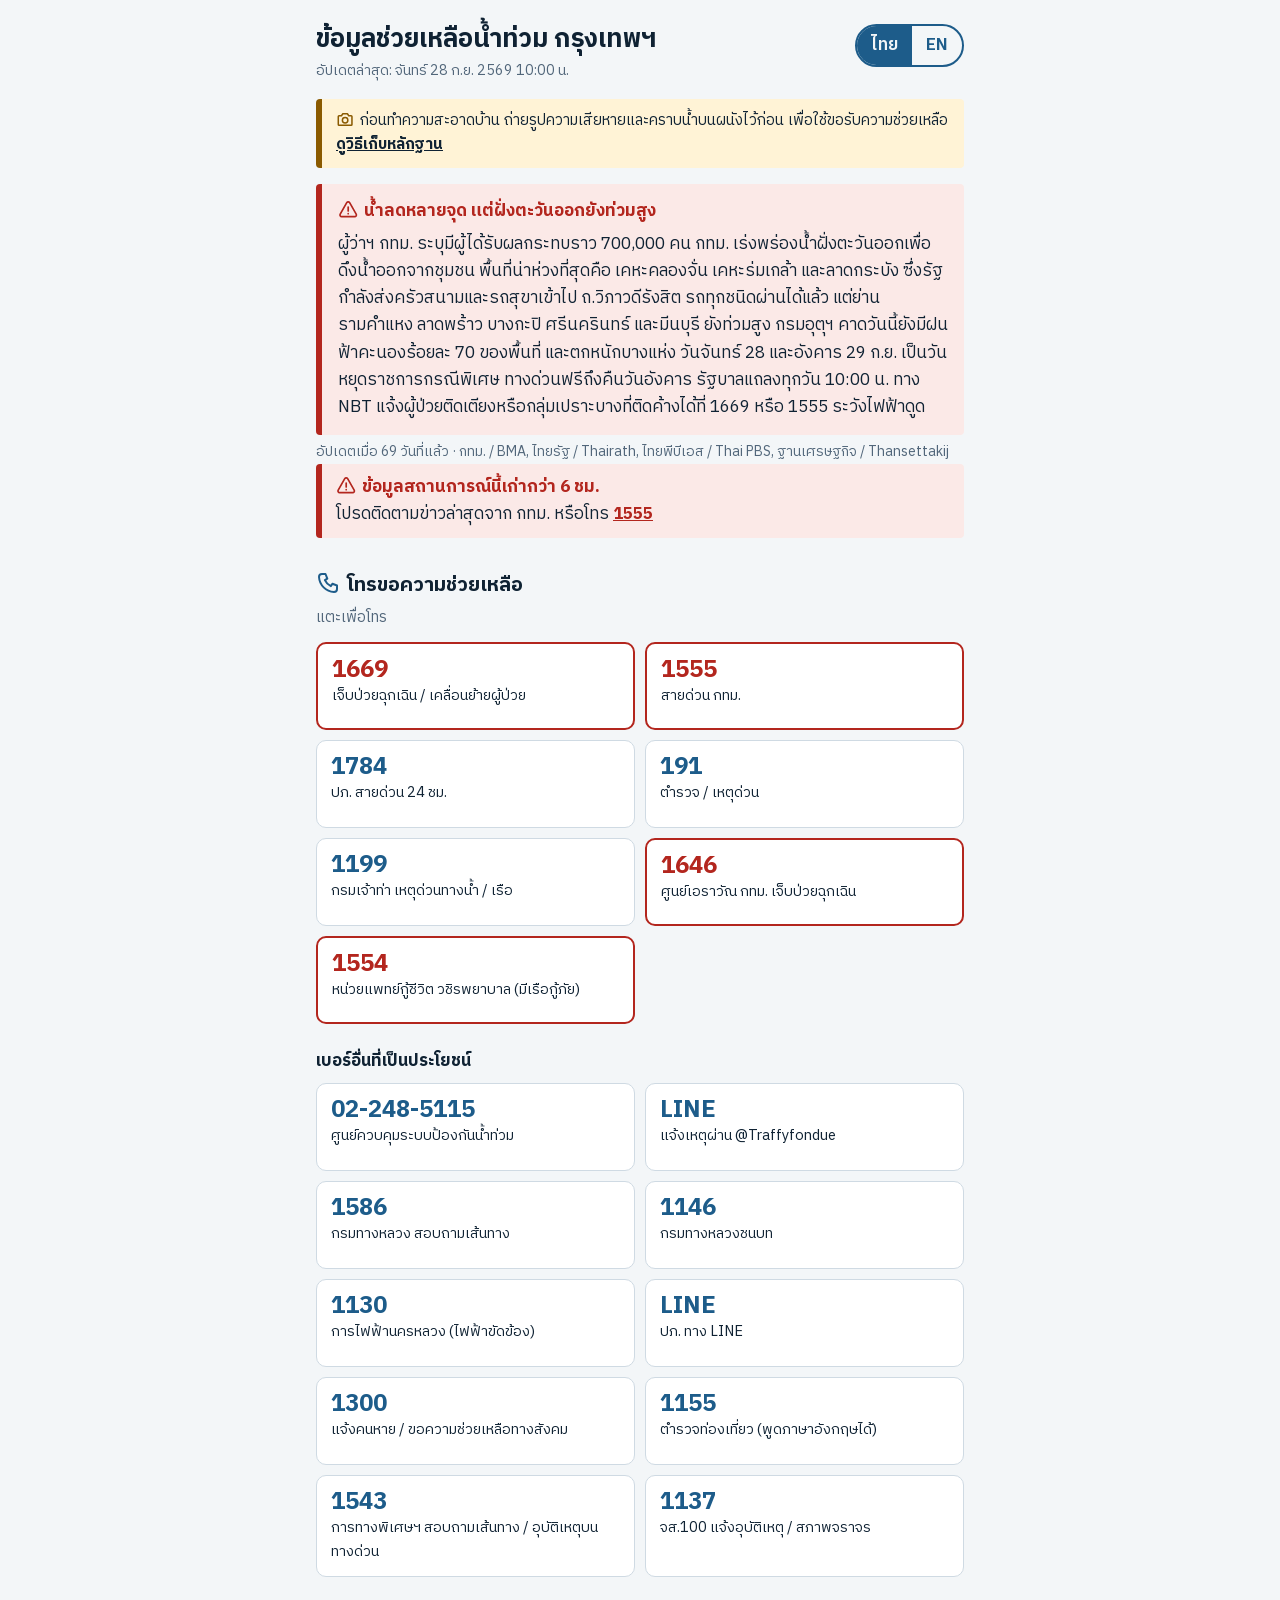
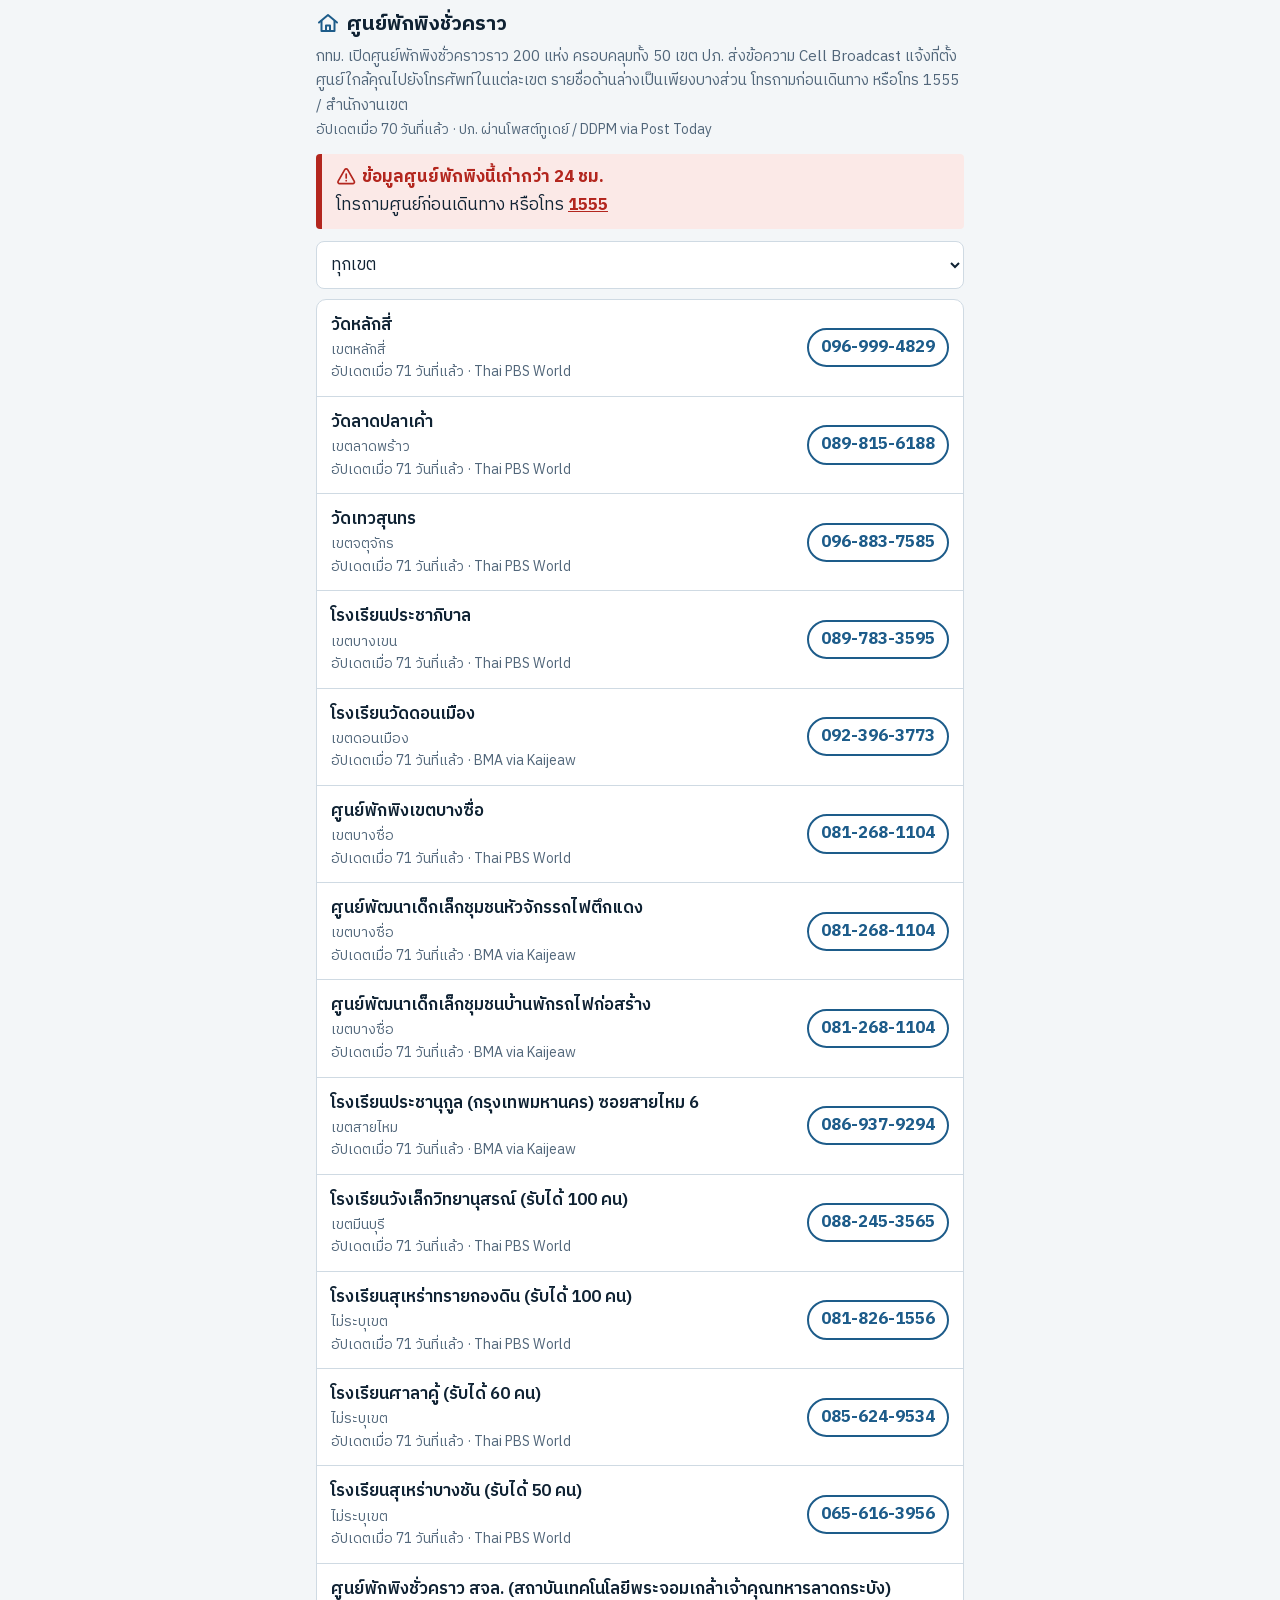
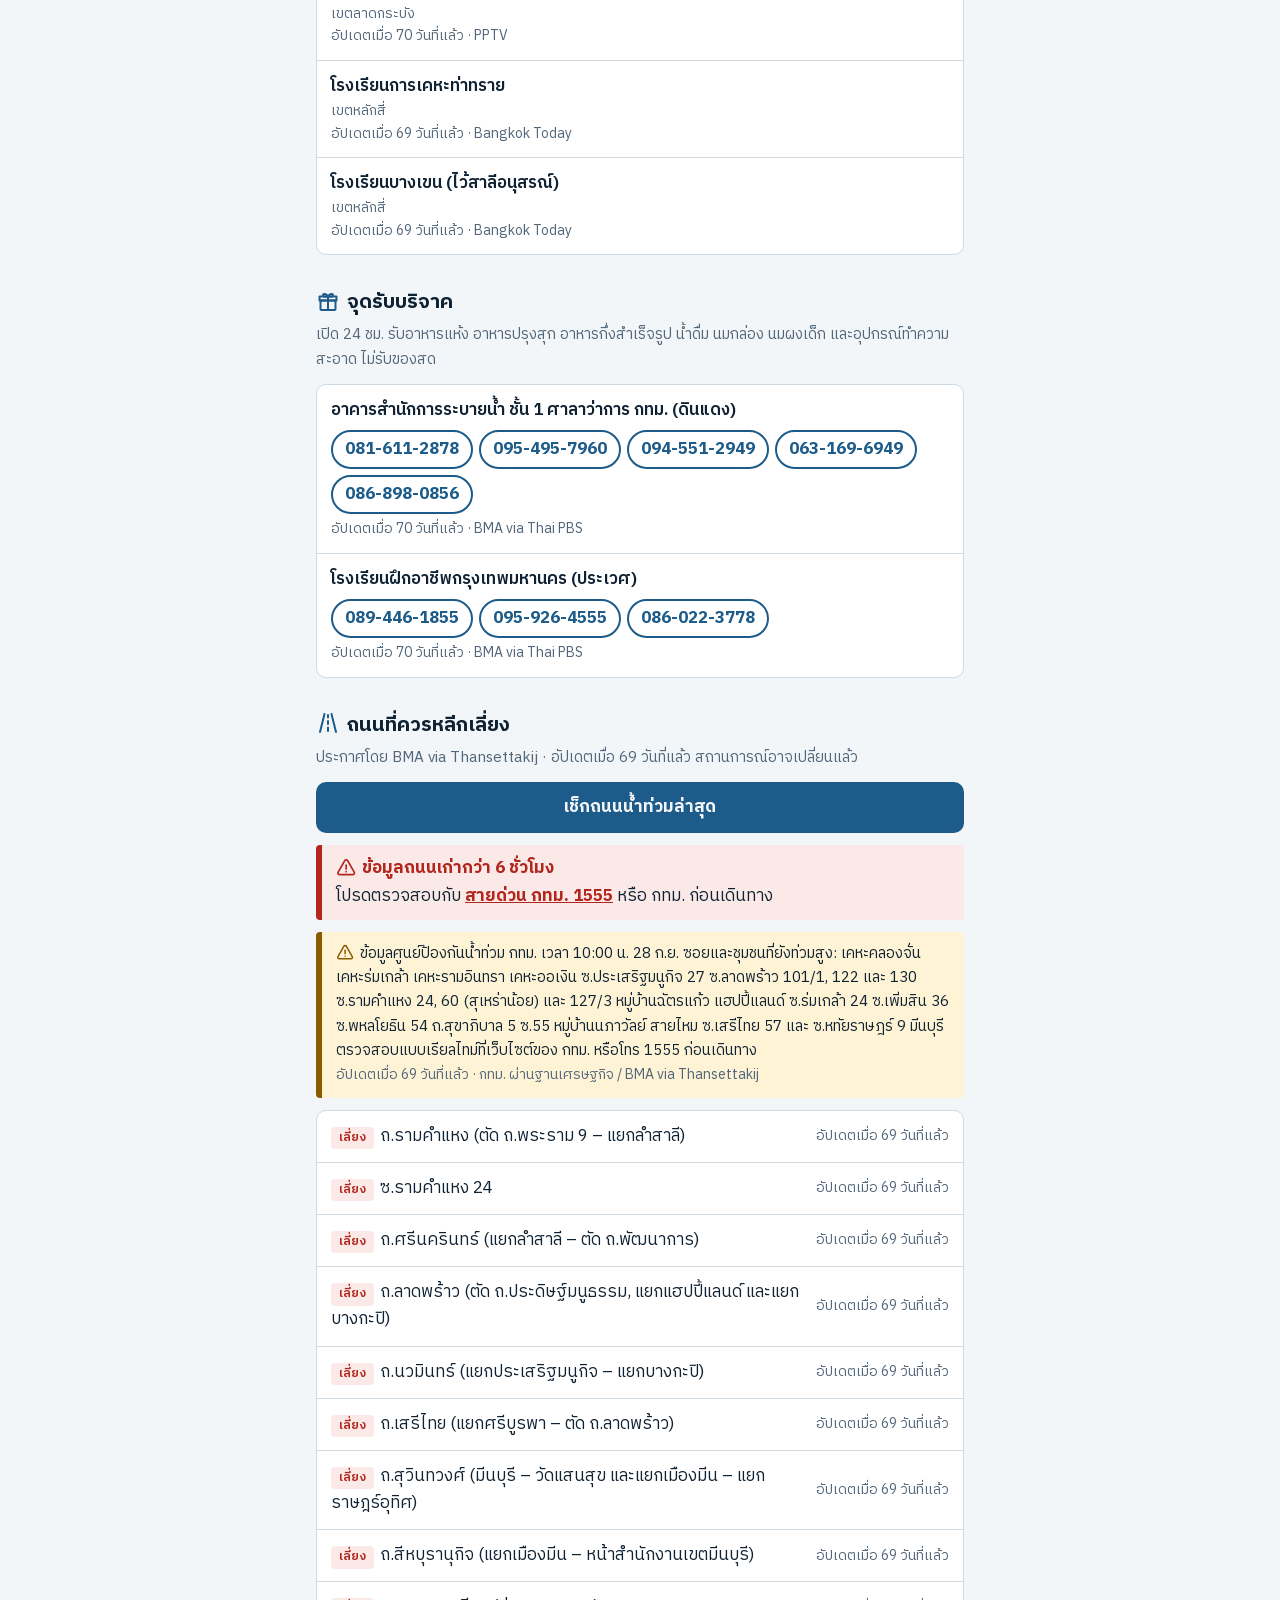
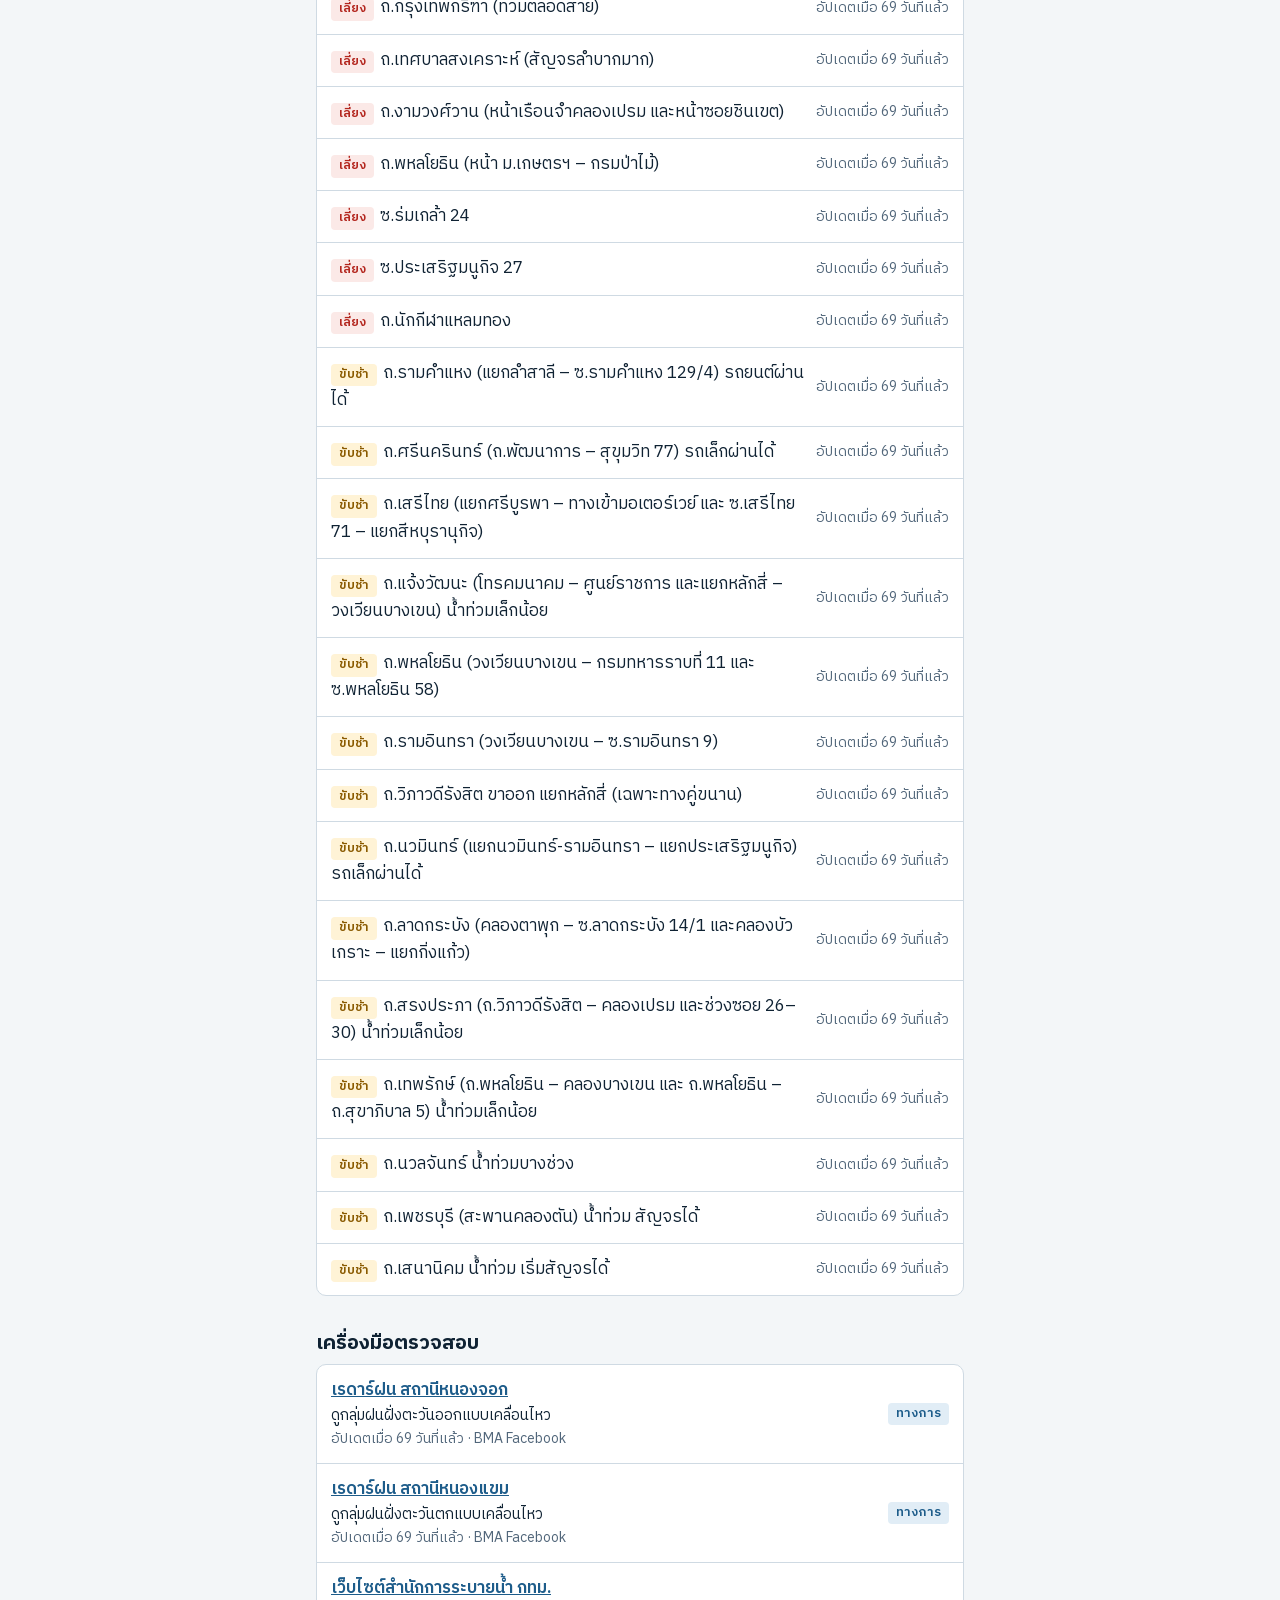
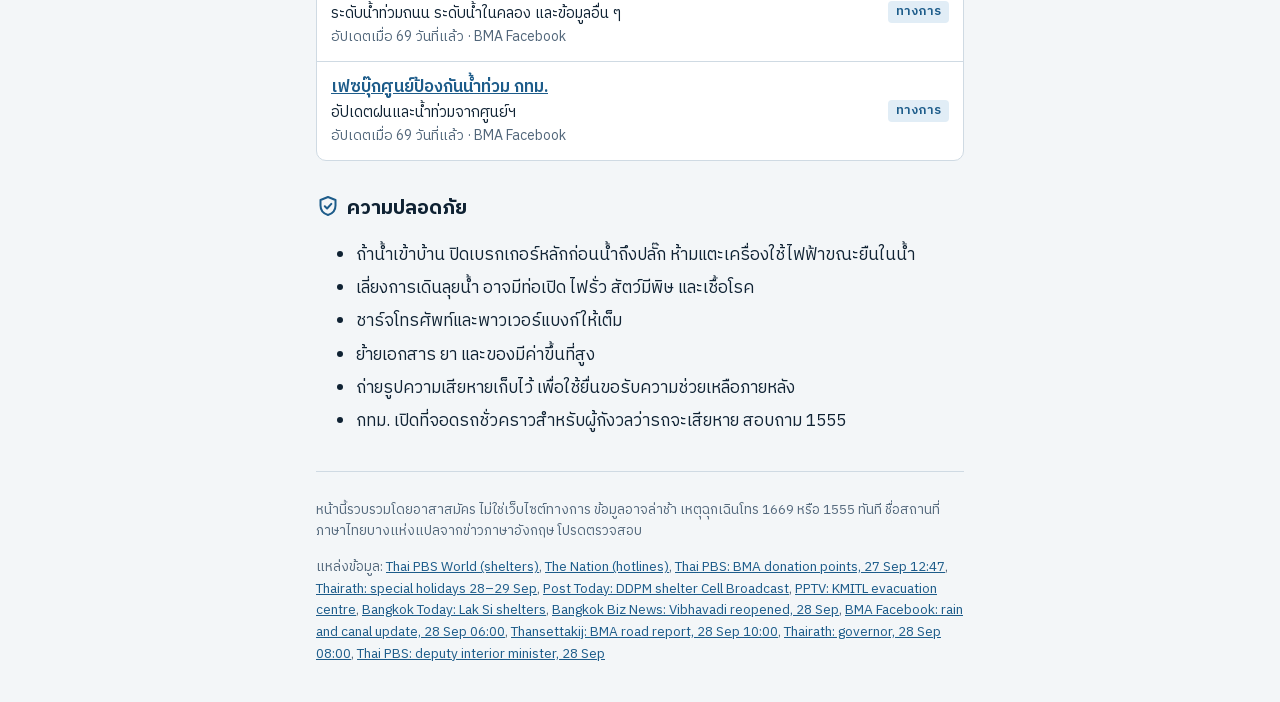
==== commit c1bb1ca4: "Data: 28 Sep 10:00 update (status, road note, 29 roads) - status 10:00 (BMA, Thairath, Thai PBS, Tha" ====
--- a/index.html
+++ b/index.html
@@ -49,7 +49,7 @@
 <header>
   <div>
     <h1><span data-th>ข้อมูลช่วยเหลือน้ำท่วม กรุงเทพฯ</span><span data-en lang="en">Bangkok flood help</span></h1>
-    <p class="updated" id="updated"><!--render:updated--><span data-th>อัปเดตล่าสุด: จันทร์ 28 ก.ย. 2569 07:00 น.</span><span data-en lang="en">Last updated: Mon 28 Sep 2026, 07:00</span><!--/render:updated--></p>
+    <p class="updated" id="updated"><!--render:updated--><span data-th>อัปเดตล่าสุด: จันทร์ 28 ก.ย. 2569 10:00 น.</span><span data-en lang="en">Last updated: Mon 28 Sep 2026, 10:00</span><!--/render:updated--></p>
   </div>
   <div class="lang" role="group" aria-label="Language">
     <button type="button" data-set="th" aria-pressed="true">ไทย</button>
@@ -65,10 +65,10 @@
      scripts/embed-fallback.mjs at deploy time, so the page works without JavaScript.
      Don't edit their contents by hand. -->
 <div class="status" role="status">
-  <svg class="icon" aria-hidden="true" focusable="false"><use href="#i-warning"/></svg><strong id="status-title"><!--render:status-title--><span data-th>ฝนผ่านไปแล้ว น้ำลดหลายจุด แต่ฝั่งตะวันออกยังท่วมสูง</span><span data-en lang="en">Rain has passed and water is falling, but the east is still deeply flooded</span><!--/render:status-title--></strong>
-  <p id="status-body"><!--render:status-body--><span data-th>เมฆฝนช่วงดึกผ่านไปแล้ว ฝนตกเพิ่มไม่มาก (สูงสุด 46.5 มม. ที่ลาดกระบัง) และไม่มีกลุ่มฝนใหญ่ในจังหวัดใกล้เคียงที่จะเคลื่อนเข้า กทม. คลองหลัก (แสนแสบ ประเวศบุรีรมย์ เปรมประชากร) ยังสูง แต่ กทม. สูบน้ำ 24 ชม. ทำให้คลองย่อยเริ่มระบายได้ น้ำบนถนนจะลดลงเรื่อย ๆ หากไม่มีฝนเติม ถ.วิภาวดีรังสิต รถทุกชนิดผ่านได้แล้ว แต่ย่านรามคำแหง ลาดพร้าว บางกะปิ ศรีนครินทร์ และมีนบุรี ยังท่วมสูง วันจันทร์ 28 และอังคาร 29 ก.ย. เป็นวันหยุดราชการกรณีพิเศษ ทางด่วนฟรีถึงคืนวันอังคาร รัฐบาลแถลงสถานการณ์ทุกวัน 10:00 น. ทาง NBT แจ้งผู้ป่วยติดเตียงหรือกลุ่มเปราะบางที่ติดค้างได้ที่ 1669 หรือ 1555 ระวังไฟฟ้าดูด</span><span data-en lang="en">The overnight rain clouds have passed, with little extra rain (46.5 mm at most, in Lat Krabang), and no large rain clouds in nearby provinces are heading for Bangkok. The main canals (Saen Saep, Prawet Burirom, Prem Prachakorn) are still high, but with 24-hour pumping the smaller canals are starting to drain, so road flooding should keep falling if no more rain comes. All vehicles can now pass Vibhavadi Rangsit, but Ramkhamhaeng, Lat Phrao, Bang Kapi, Srinakarin and Min Buri are still deeply flooded. Monday 28 and Tuesday 29 Sep are special government holidays; expressways are free until Tuesday night. The government briefs the public every day at 10:00 on NBT. Report stranded bedridden or vulnerable people to 1669 or 1555. Beware of electric shock.</span><!--/render:status-body--></p>
-</div>
-<p class="fresh" id="status-fresh"><!--render:status-fresh--><span class="age" data-ts="2026-09-28T07:00:00+07:00"><span data-th>อัปเดต 28 ก.ย. 07:00 น.</span><span data-en lang="en">updated 28 Sep, 07:00</span></span> · กทม. / BMA, โพสต์ทูเดย์ / Post Today, กรุงเทพธุรกิจ / Bangkok Biz News<!--/render:status-fresh--></p>
+  <svg class="icon" aria-hidden="true" focusable="false"><use href="#i-warning"/></svg><strong id="status-title"><!--render:status-title--><span data-th>น้ำลดหลายจุด แต่ฝั่งตะวันออกยังท่วมสูง</span><span data-en lang="en">Water falling in many areas, but still deep in the east</span><!--/render:status-title--></strong>
+  <p id="status-body"><!--render:status-body--><span data-th>ผู้ว่าฯ กทม. ระบุมีผู้ได้รับผลกระทบราว 700,000 คน กทม. เร่งพร่องน้ำฝั่งตะวันออกเพื่อดึงน้ำออกจากชุมชน พื้นที่น่าห่วงที่สุดคือ เคหะคลองจั่น เคหะร่มเกล้า และลาดกระบัง ซึ่งรัฐกำลังส่งครัวสนามและรถสุขาเข้าไป ถ.วิภาวดีรังสิต รถทุกชนิดผ่านได้แล้ว แต่ย่านรามคำแหง ลาดพร้าว บางกะปิ ศรีนครินทร์ และมีนบุรี ยังท่วมสูง กรมอุตุฯ คาดวันนี้ยังมีฝนฟ้าคะนองร้อยละ 70 ของพื้นที่ และตกหนักบางแห่ง วันจันทร์ 28 และอังคาร 29 ก.ย. เป็นวันหยุดราชการกรณีพิเศษ ทางด่วนฟรีถึงคืนวันอังคาร รัฐบาลแถลงทุกวัน 10:00 น. ทาง NBT แจ้งผู้ป่วยติดเตียงหรือกลุ่มเปราะบางที่ติดค้างได้ที่ 1669 หรือ 1555 ระวังไฟฟ้าดูด</span><span data-en lang="en">The governor says about 700,000 people have been affected. The BMA is lowering canal levels in the east to pull water out of communities. The areas of most concern are Kheha Khlong Chan, Kheha Romklao and Lat Krabang, where field kitchens and mobile toilets are being sent. All vehicles can now pass Vibhavadi Rangsit, but Ramkhamhaeng, Lat Phrao, Bang Kapi, Srinakarin and Min Buri are still deeply flooded. The TMD forecasts thunderstorms over 70% of the area today, heavy in places. Monday 28 and Tuesday 29 Sep are special government holidays; expressways are free until Tuesday night. The government briefs the public every day at 10:00 on NBT. Report stranded bedridden or vulnerable people to 1669 or 1555. Beware of electric shock.</span><!--/render:status-body--></p>
+</div>
+<p class="fresh" id="status-fresh"><!--render:status-fresh--><span class="age" data-ts="2026-09-28T10:00:00+07:00"><span data-th>อัปเดต 28 ก.ย. 10:00 น.</span><span data-en lang="en">updated 28 Sep, 10:00</span></span> · กทม. / BMA, ไทยรัฐ / Thairath, ไทยพีบีเอส / Thai PBS, ฐานเศรษฐกิจ / Thansettakij<!--/render:status-fresh--></p>
 <!-- Shown by app.js when the status is over 6 hours old (needs the current time, so JavaScript only). -->
 <div class="stale" id="status-stale" hidden>
   <strong><svg class="icon" aria-hidden="true" focusable="false"><use href="#i-warning"/></svg><span data-th>ข้อมูลสถานการณ์นี้เก่ากว่า 6 ชม.</span><span data-en lang="en">This update is over 6 hours old.</span></strong><br>
@@ -129,37 +129,42 @@
 <li><div><div class="name"><span data-th>โรงเรียนฝึกอาชีพกรุงเทพมหานคร (ประเวศ)</span><span data-en lang="en">BMA Vocational Training School (Prawet)</span></div><div class="phones"><a class="tel" href="tel:0894461855">089-446-1855</a><a class="tel" href="tel:0959264555">095-926-4555</a><a class="tel" href="tel:0860223778">086-022-3778</a></div><div class="meta"><span class="age" data-ts="2026-09-27T12:47:00+07:00"><span data-th>อัปเดต 27 ก.ย. 12:47 น.</span><span data-en lang="en">updated 27 Sep, 12:47</span></span> · <span lang="en">BMA via Thai PBS</span></div></div></li></ul><!--/render:donations--></div>
 
 <h2><svg class="icon" aria-hidden="true" focusable="false"><use href="#i-road"/></svg><span data-th>ถนนที่ควรหลีกเลี่ยง</span><span data-en lang="en">Roads to avoid</span></h2>
-<p class="sub" id="roads-sub"><!--render:roads-sub--><span data-th>ประกาศโดย <span lang="en">BMA via Post Today</span> · </span><span data-en lang="en">Source: BMA via Post Today · </span><span class="age" data-ts="2026-09-28T07:00:00+07:00"><span data-th>อัปเดต 28 ก.ย. 07:00 น.</span><span data-en lang="en">updated 28 Sep, 07:00</span></span><span data-th> สถานการณ์อาจเปลี่ยนแล้ว</span><span data-en lang="en">. Conditions may have changed since.</span><!--/render:roads-sub--></p>
+<p class="sub" id="roads-sub"><!--render:roads-sub--><span data-th>ประกาศโดย <span lang="en">BMA via Thansettakij</span> · </span><span data-en lang="en">Source: BMA via Thansettakij · </span><span class="age" data-ts="2026-09-28T10:00:00+07:00"><span data-th>อัปเดต 28 ก.ย. 10:00 น.</span><span data-en lang="en">updated 28 Sep, 10:00</span></span><span data-th> สถานการณ์อาจเปลี่ยนแล้ว</span><span data-en lang="en">. Conditions may have changed since.</span><!--/render:roads-sub--></p>
 <div class="live" id="roads-live"><!--render:roads-live--><a class="live-btn" href="https://now.bangkok.go.th/flood-alert.html"><span data-th>เช็กถนนน้ำท่วมล่าสุด</span><span data-en lang="en">Check live road flooding</span></a><!--/render:roads-live--></div>
 <div class="stale" id="roads-stale" hidden>
   <strong><svg class="icon" aria-hidden="true" focusable="false"><use href="#i-warning"/></svg><span data-th>ข้อมูลถนนเก่ากว่า 6 ชั่วโมง</span><span data-en lang="en">Road information is over 6 hours old</span></strong><br>
   <span data-th>โปรดตรวจสอบกับ <a href="tel:1555">สายด่วน กทม. 1555</a> หรือ กทม. ก่อนเดินทาง</span><span data-en lang="en">Please check with the <a href="tel:1555">BMA hotline 1555</a> or the BMA before travelling.</span>
 </div>
-<div class="note" id="roads-note"><!--render:roads-note--><svg class="icon" aria-hidden="true" focusable="false"><use href="#i-warning"/></svg><span data-th>ข้อมูลศูนย์ป้องกันน้ำท่วม กทม. เวลา 07:00 น. 28 ก.ย. ชุมชนและซอยที่ยังเข้า-ออกลำบาก: เคหะคลองจั่น เคหะร่มเกล้า เคหะรามอินทรา ซ.รามคำแหง 24 ซ.ลาดพร้าว 101/1 และ ซ.ประเสริฐมนูกิจ 27 ถนนที่สัญจรได้แล้ว: ถ.เพชรบุรี (สะพานคลองตัน) ถ.เสนานิคม ถ.สรงประภา ถ.เทพรักษ์ และ ถ.นวลจันทร์ ตรวจสอบแบบเรียลไทม์ที่เว็บไซต์ของ กทม. หรือโทร 1555 ก่อนเดินทาง</span><span data-en lang="en">BMA Flood Control Centre data, 07:00, 28 Sep. Communities and sois still hard to get in and out of: Kheha Khlong Chan, Kheha Romklao, Kheha Ram Intra, Ramkhamhaeng Soi 24, Lat Phrao Soi 101/1 and Prasert Manukit Soi 27. Now passable: Phetchaburi Rd (Khlong Tan bridge), Sena Nikhom, Song Prapha, Thep Rak and Nuanchan roads. Check in real time on the BMA website or call 1555 before travelling.</span><br><span class="meta"><span class="age" data-ts="2026-09-28T07:00:00+07:00"><span data-th>อัปเดต 28 ก.ย. 07:00 น.</span><span data-en lang="en">updated 28 Sep, 07:00</span></span> · กทม. ผ่านโพสต์ทูเดย์ / BMA via Post Today</span><!--/render:roads-note--></div>
-<ul class="list" id="roads"><!--render:roads--><li><span class="road"><span class="tag avoid"><span data-th>เลี่ยง</span><span data-en lang="en">Avoid</span></span><span class="rn"><span data-th>ถ.รามคำแหง (ตัด ถ.พระราม 9 – แยกลำสาลี)</span><span data-en lang="en">Ramkhamhaeng Rd (Rama 9 Rd – Lam Sali junction)</span></span></span><span class="meta age-col"><span class="age" data-ts="2026-09-28T07:00:00+07:00"><span data-th>อัปเดต 28 ก.ย. 07:00 น.</span><span data-en lang="en">updated 28 Sep, 07:00</span></span></span></li>
-<li><span class="road"><span class="tag avoid"><span data-th>เลี่ยง</span><span data-en lang="en">Avoid</span></span><span class="rn"><span data-th>ซ.รามคำแหง 24</span><span data-en lang="en">Ramkhamhaeng Soi 24</span></span></span><span class="meta age-col"><span class="age" data-ts="2026-09-28T07:00:00+07:00"><span data-th>อัปเดต 28 ก.ย. 07:00 น.</span><span data-en lang="en">updated 28 Sep, 07:00</span></span></span></li>
-<li><span class="road"><span class="tag avoid"><span data-th>เลี่ยง</span><span data-en lang="en">Avoid</span></span><span class="rn"><span data-th>ถ.ศรีนครินทร์ (แยกลำสาลี – ตัด ถ.พัฒนาการ)</span><span data-en lang="en">Srinakarin Rd (Lam Sali junction – Pattanakan Rd)</span></span></span><span class="meta age-col"><span class="age" data-ts="2026-09-28T07:00:00+07:00"><span data-th>อัปเดต 28 ก.ย. 07:00 น.</span><span data-en lang="en">updated 28 Sep, 07:00</span></span></span></li>
-<li><span class="road"><span class="tag avoid"><span data-th>เลี่ยง</span><span data-en lang="en">Avoid</span></span><span class="rn"><span data-th>ถ.ลาดพร้าว (ตัด ถ.ประดิษฐ์มนูธรรม, แยกแฮปปี้แลนด์, แยกบางกะปิ, ซ.ลาดพร้าว 101/1 และ ซ.ลาดพร้าว 122)</span><span data-en lang="en">Lat Phrao Rd (Pradit Manutham Rd, Happy Land junction, Bang Kapi junction, Soi 101/1 and Soi 122)</span></span></span><span class="meta age-col"><span class="age" data-ts="2026-09-28T07:00:00+07:00"><span data-th>อัปเดต 28 ก.ย. 07:00 น.</span><span data-en lang="en">updated 28 Sep, 07:00</span></span></span></li>
-<li><span class="road"><span class="tag avoid"><span data-th>เลี่ยง</span><span data-en lang="en">Avoid</span></span><span class="rn"><span data-th>ถ.นวมินทร์ (แยกประเสริฐมนูกิจ – แยกบางกะปิ)</span><span data-en lang="en">Nawamin Rd (Prasert Manukit junction – Bang Kapi junction)</span></span></span><span class="meta age-col"><span class="age" data-ts="2026-09-28T07:00:00+07:00"><span data-th>อัปเดต 28 ก.ย. 07:00 น.</span><span data-en lang="en">updated 28 Sep, 07:00</span></span></span></li>
-<li><span class="road"><span class="tag avoid"><span data-th>เลี่ยง</span><span data-en lang="en">Avoid</span></span><span class="rn"><span data-th>ถ.เสรีไทย (แยกศรีบูรพา – ตัด ถ.ลาดพร้าว)</span><span data-en lang="en">Seri Thai Rd (Si Burapha junction – Lat Phrao Rd)</span></span></span><span class="meta age-col"><span class="age" data-ts="2026-09-28T07:00:00+07:00"><span data-th>อัปเดต 28 ก.ย. 07:00 น.</span><span data-en lang="en">updated 28 Sep, 07:00</span></span></span></li>
-<li><span class="road"><span class="tag avoid"><span data-th>เลี่ยง</span><span data-en lang="en">Avoid</span></span><span class="rn"><span data-th>ถ.สุวินทวงศ์ (มีนบุรี – วัดแสนสุข และแยกเมืองมีน – แยกราษฎร์อุทิศ)</span><span data-en lang="en">Suwinthawong Rd (Min Buri – Wat Saen Suk, and Mueang Min – Rat Uthit junctions)</span></span></span><span class="meta age-col"><span class="age" data-ts="2026-09-28T07:00:00+07:00"><span data-th>อัปเดต 28 ก.ย. 07:00 น.</span><span data-en lang="en">updated 28 Sep, 07:00</span></span></span></li>
-<li><span class="road"><span class="tag avoid"><span data-th>เลี่ยง</span><span data-en lang="en">Avoid</span></span><span class="rn"><span data-th>ถ.สีหบุรานุกิจ (แยกเมืองมีน – หน้าสำนักงานเขตมีนบุรี)</span><span data-en lang="en">Sihaburanukit Rd (Mueang Min junction – Min Buri district office)</span></span></span><span class="meta age-col"><span class="age" data-ts="2026-09-28T07:00:00+07:00"><span data-th>อัปเดต 28 ก.ย. 07:00 น.</span><span data-en lang="en">updated 28 Sep, 07:00</span></span></span></li>
-<li><span class="road"><span class="tag avoid"><span data-th>เลี่ยง</span><span data-en lang="en">Avoid</span></span><span class="rn"><span data-th>ถ.กรุงเทพกรีฑา (ท่วมตลอดสาย)</span><span data-en lang="en">Krungthep Kreetha Rd (flooded along its whole length)</span></span></span><span class="meta age-col"><span class="age" data-ts="2026-09-28T07:00:00+07:00"><span data-th>อัปเดต 28 ก.ย. 07:00 น.</span><span data-en lang="en">updated 28 Sep, 07:00</span></span></span></li>
-<li><span class="road"><span class="tag avoid"><span data-th>เลี่ยง</span><span data-en lang="en">Avoid</span></span><span class="rn"><span data-th>ถ.เทศบาลสงเคราะห์ (สัญจรลำบากมาก)</span><span data-en lang="en">Thetsaban Songkhro Rd (very difficult to pass)</span></span></span><span class="meta age-col"><span class="age" data-ts="2026-09-28T07:00:00+07:00"><span data-th>อัปเดต 28 ก.ย. 07:00 น.</span><span data-en lang="en">updated 28 Sep, 07:00</span></span></span></li>
-<li><span class="road"><span class="tag avoid"><span data-th>เลี่ยง</span><span data-en lang="en">Avoid</span></span><span class="rn"><span data-th>ถ.งามวงศ์วาน (หน้าซอยชินเขต)</span><span data-en lang="en">Ngam Wong Wan Rd (at Soi Chinnakhet)</span></span></span><span class="meta age-col"><span class="age" data-ts="2026-09-28T07:00:00+07:00"><span data-th>อัปเดต 28 ก.ย. 07:00 น.</span><span data-en lang="en">updated 28 Sep, 07:00</span></span></span></li>
-<li><span class="road"><span class="tag avoid"><span data-th>เลี่ยง</span><span data-en lang="en">Avoid</span></span><span class="rn"><span data-th>ถ.พหลโยธิน (หน้า ม.เกษตรฯ – กรมป่าไม้)</span><span data-en lang="en">Phahon Yothin Rd (Kasetsart University – Royal Forest Department)</span></span></span><span class="meta age-col"><span class="age" data-ts="2026-09-28T07:00:00+07:00"><span data-th>อัปเดต 28 ก.ย. 07:00 น.</span><span data-en lang="en">updated 28 Sep, 07:00</span></span></span></li>
-<li><span class="road"><span class="tag avoid"><span data-th>เลี่ยง</span><span data-en lang="en">Avoid</span></span><span class="rn"><span data-th>ซ.ร่มเกล้า 24</span><span data-en lang="en">Romklao Soi 24</span></span></span><span class="meta age-col"><span class="age" data-ts="2026-09-28T07:00:00+07:00"><span data-th>อัปเดต 28 ก.ย. 07:00 น.</span><span data-en lang="en">updated 28 Sep, 07:00</span></span></span></li>
-<li><span class="road"><span class="tag avoid"><span data-th>เลี่ยง</span><span data-en lang="en">Avoid</span></span><span class="rn"><span data-th>ซ.ประเสริฐมนูกิจ 27</span><span data-en lang="en">Prasert Manukit Soi 27</span></span></span><span class="meta age-col"><span class="age" data-ts="2026-09-28T07:00:00+07:00"><span data-th>อัปเดต 28 ก.ย. 07:00 น.</span><span data-en lang="en">updated 28 Sep, 07:00</span></span></span></li>
-<li><span class="road"><span class="tag avoid"><span data-th>เลี่ยง</span><span data-en lang="en">Avoid</span></span><span class="rn"><span data-th>ถ.นักกีฬาแหลมทอง</span><span data-en lang="en">Nak Kila Laem Thong Rd</span></span></span><span class="meta age-col"><span class="age" data-ts="2026-09-28T07:00:00+07:00"><span data-th>อัปเดต 28 ก.ย. 07:00 น.</span><span data-en lang="en">updated 28 Sep, 07:00</span></span></span></li>
-<li><span class="road"><span class="tag slow"><span data-th>ขับช้า</span><span data-en lang="en">Drive slowly</span></span><span class="rn"><span data-th>ถ.รามคำแหง (แยกลำสาลี – ซ.รามคำแหง 129/4) รถยนต์ผ่านได้</span><span data-en lang="en">Ramkhamhaeng Rd (Lam Sali junction – Soi 129/4), cars can pass</span></span></span><span class="meta age-col"><span class="age" data-ts="2026-09-28T07:00:00+07:00"><span data-th>อัปเดต 28 ก.ย. 07:00 น.</span><span data-en lang="en">updated 28 Sep, 07:00</span></span></span></li>
-<li><span class="road"><span class="tag slow"><span data-th>ขับช้า</span><span data-en lang="en">Drive slowly</span></span><span class="rn"><span data-th>ถ.ศรีนครินทร์ (ถ.พัฒนาการ – สุขุมวิท 77) รถเล็กผ่านได้</span><span data-en lang="en">Srinakarin Rd (Pattanakan Rd – Sukhumvit 77), small cars can pass</span></span></span><span class="meta age-col"><span class="age" data-ts="2026-09-28T07:00:00+07:00"><span data-th>อัปเดต 28 ก.ย. 07:00 น.</span><span data-en lang="en">updated 28 Sep, 07:00</span></span></span></li>
-<li><span class="road"><span class="tag slow"><span data-th>ขับช้า</span><span data-en lang="en">Drive slowly</span></span><span class="rn"><span data-th>ถ.เสรีไทย (แยกศรีบูรพา – ทางเข้ามอเตอร์เวย์ และ ซ.เสรีไทย 71 – แยกสีหบุรานุกิจ)</span><span data-en lang="en">Seri Thai Rd (Si Burapha junction – motorway entrance, and Soi 71 – Sihaburanukit junction)</span></span></span><span class="meta age-col"><span class="age" data-ts="2026-09-28T07:00:00+07:00"><span data-th>อัปเดต 28 ก.ย. 07:00 น.</span><span data-en lang="en">updated 28 Sep, 07:00</span></span></span></li>
-<li><span class="road"><span class="tag slow"><span data-th>ขับช้า</span><span data-en lang="en">Drive slowly</span></span><span class="rn"><span data-th>ถ.แจ้งวัฒนะ (โทรคมนาคม – ศูนย์ราชการ และแยกหลักสี่ – วงเวียนบางเขน) น้ำท่วมเล็กน้อย</span><span data-en lang="en">Chaeng Watthana Rd (NT office – Government Complex, and Lak Si junction – Bang Khen roundabout), light flooding</span></span></span><span class="meta age-col"><span class="age" data-ts="2026-09-28T07:00:00+07:00"><span data-th>อัปเดต 28 ก.ย. 07:00 น.</span><span data-en lang="en">updated 28 Sep, 07:00</span></span></span></li>
-<li><span class="road"><span class="tag slow"><span data-th>ขับช้า</span><span data-en lang="en">Drive slowly</span></span><span class="rn"><span data-th>ถ.พหลโยธิน (วงเวียนบางเขน – กรมทหารราบที่ 11 และ ซ.พหลโยธิน 58)</span><span data-en lang="en">Phahon Yothin Rd (Bang Khen roundabout – 11th Infantry Regiment, and Soi 58)</span></span></span><span class="meta age-col"><span class="age" data-ts="2026-09-28T07:00:00+07:00"><span data-th>อัปเดต 28 ก.ย. 07:00 น.</span><span data-en lang="en">updated 28 Sep, 07:00</span></span></span></li>
-<li><span class="road"><span class="tag slow"><span data-th>ขับช้า</span><span data-en lang="en">Drive slowly</span></span><span class="rn"><span data-th>ถ.รามอินทรา (วงเวียนบางเขน – ซ.รามอินทรา 9)</span><span data-en lang="en">Ram Intra Rd (Bang Khen roundabout – Soi 9)</span></span></span><span class="meta age-col"><span class="age" data-ts="2026-09-28T07:00:00+07:00"><span data-th>อัปเดต 28 ก.ย. 07:00 น.</span><span data-en lang="en">updated 28 Sep, 07:00</span></span></span></li>
-<li><span class="road"><span class="tag slow"><span data-th>ขับช้า</span><span data-en lang="en">Drive slowly</span></span><span class="rn"><span data-th>ถ.วิภาวดีรังสิต ขาออก แยกหลักสี่ (เฉพาะทางคู่ขนาน)</span><span data-en lang="en">Vibhavadi Rangsit Rd outbound, Lak Si junction (frontage road only)</span></span></span><span class="meta age-col"><span class="age" data-ts="2026-09-28T07:00:00+07:00"><span data-th>อัปเดต 28 ก.ย. 07:00 น.</span><span data-en lang="en">updated 28 Sep, 07:00</span></span></span></li>
-<li><span class="road"><span class="tag slow"><span data-th>ขับช้า</span><span data-en lang="en">Drive slowly</span></span><span class="rn"><span data-th>ถ.นวมินทร์ (แยกนวมินทร์-รามอินทรา – แยกประเสริฐมนูกิจ) รถเล็กผ่านได้</span><span data-en lang="en">Nawamin Rd (Nawamin–Ram Intra junction – Prasert Manukit junction), small cars can pass</span></span></span><span class="meta age-col"><span class="age" data-ts="2026-09-28T07:00:00+07:00"><span data-th>อัปเดต 28 ก.ย. 07:00 น.</span><span data-en lang="en">updated 28 Sep, 07:00</span></span></span></li>
-<li><span class="road"><span class="tag slow"><span data-th>ขับช้า</span><span data-en lang="en">Drive slowly</span></span><span class="rn"><span data-th>ถ.ลาดกระบัง (คลองตาพุก – ซ.ลาดกระบัง 14/1 และคลองบัวเกราะ – แยกกิ่งแก้ว)</span><span data-en lang="en">Lat Krabang Rd (Khlong Ta Phuk – Soi 14/1, and Khlong Bua Kro – King Kaeo junction)</span></span></span><span class="meta age-col"><span class="age" data-ts="2026-09-28T07:00:00+07:00"><span data-th>อัปเดต 28 ก.ย. 07:00 น.</span><span data-en lang="en">updated 28 Sep, 07:00</span></span></span></li><!--/render:roads--></ul>
+<div class="note" id="roads-note"><!--render:roads-note--><svg class="icon" aria-hidden="true" focusable="false"><use href="#i-warning"/></svg><span data-th>ข้อมูลศูนย์ป้องกันน้ำท่วม กทม. เวลา 10:00 น. 28 ก.ย. ซอยและชุมชนที่ยังท่วมสูง: เคหะคลองจั่น เคหะร่มเกล้า เคหะรามอินทรา เคหะออเงิน ซ.ประเสริฐมนูกิจ 27 ซ.ลาดพร้าว 101/1, 122 และ 130 ซ.รามคำแหง 24, 60 (สุเหร่าน้อย) และ 127/3 หมู่บ้านฉัตรแก้ว แฮปปี้แลนด์ ซ.ร่มเกล้า 24 ซ.เพิ่มสิน 36 ซ.พหลโยธิน 54 ถ.สุขาภิบาล 5 ซ.55 หมู่บ้านนภาวัลย์ สายไหม ซ.เสรีไทย 57 และ ซ.หทัยราษฎร์ 9 มีนบุรี ตรวจสอบแบบเรียลไทม์ที่เว็บไซต์ของ กทม. หรือโทร 1555 ก่อนเดินทาง</span><span data-en lang="en">BMA Flood Control Centre data, 10:00, 28 Sep. Sois and communities still deeply flooded: Kheha Khlong Chan, Kheha Romklao, Kheha Ram Intra, Kheha O Ngoen, Prasert Manukit Soi 27, Lat Phrao Soi 101/1, 122 and 130, Ramkhamhaeng Soi 24, 60 (Surao Noi) and 127/3, Chatkaew Happy Land village, Romklao Soi 24, Phoem Sin Soi 36, Phahon Yothin Soi 54, Sukhaphiban 5 Soi 55, Naphawan village (Sai Mai), Seri Thai Soi 57 and Hathairat Soi 9 (Min Buri). Check in real time on the BMA website or call 1555 before travelling.</span><br><span class="meta"><span class="age" data-ts="2026-09-28T10:00:00+07:00"><span data-th>อัปเดต 28 ก.ย. 10:00 น.</span><span data-en lang="en">updated 28 Sep, 10:00</span></span> · กทม. ผ่านฐานเศรษฐกิจ / BMA via Thansettakij</span><!--/render:roads-note--></div>
+<ul class="list" id="roads"><!--render:roads--><li><span class="road"><span class="tag avoid"><span data-th>เลี่ยง</span><span data-en lang="en">Avoid</span></span><span class="rn"><span data-th>ถ.รามคำแหง (ตัด ถ.พระราม 9 – แยกลำสาลี)</span><span data-en lang="en">Ramkhamhaeng Rd (Rama 9 Rd – Lam Sali junction)</span></span></span><span class="meta age-col"><span class="age" data-ts="2026-09-28T10:00:00+07:00"><span data-th>อัปเดต 28 ก.ย. 10:00 น.</span><span data-en lang="en">updated 28 Sep, 10:00</span></span></span></li>
+<li><span class="road"><span class="tag avoid"><span data-th>เลี่ยง</span><span data-en lang="en">Avoid</span></span><span class="rn"><span data-th>ซ.รามคำแหง 24</span><span data-en lang="en">Ramkhamhaeng Soi 24</span></span></span><span class="meta age-col"><span class="age" data-ts="2026-09-28T10:00:00+07:00"><span data-th>อัปเดต 28 ก.ย. 10:00 น.</span><span data-en lang="en">updated 28 Sep, 10:00</span></span></span></li>
+<li><span class="road"><span class="tag avoid"><span data-th>เลี่ยง</span><span data-en lang="en">Avoid</span></span><span class="rn"><span data-th>ถ.ศรีนครินทร์ (แยกลำสาลี – ตัด ถ.พัฒนาการ)</span><span data-en lang="en">Srinakarin Rd (Lam Sali junction – Pattanakan Rd)</span></span></span><span class="meta age-col"><span class="age" data-ts="2026-09-28T10:00:00+07:00"><span data-th>อัปเดต 28 ก.ย. 10:00 น.</span><span data-en lang="en">updated 28 Sep, 10:00</span></span></span></li>
+<li><span class="road"><span class="tag avoid"><span data-th>เลี่ยง</span><span data-en lang="en">Avoid</span></span><span class="rn"><span data-th>ถ.ลาดพร้าว (ตัด ถ.ประดิษฐ์มนูธรรม, แยกแฮปปี้แลนด์ และแยกบางกะปิ)</span><span data-en lang="en">Lat Phrao Rd (Pradit Manutham Rd, Happy Land junction and Bang Kapi junction)</span></span></span><span class="meta age-col"><span class="age" data-ts="2026-09-28T10:00:00+07:00"><span data-th>อัปเดต 28 ก.ย. 10:00 น.</span><span data-en lang="en">updated 28 Sep, 10:00</span></span></span></li>
+<li><span class="road"><span class="tag avoid"><span data-th>เลี่ยง</span><span data-en lang="en">Avoid</span></span><span class="rn"><span data-th>ถ.นวมินทร์ (แยกประเสริฐมนูกิจ – แยกบางกะปิ)</span><span data-en lang="en">Nawamin Rd (Prasert Manukit junction – Bang Kapi junction)</span></span></span><span class="meta age-col"><span class="age" data-ts="2026-09-28T10:00:00+07:00"><span data-th>อัปเดต 28 ก.ย. 10:00 น.</span><span data-en lang="en">updated 28 Sep, 10:00</span></span></span></li>
+<li><span class="road"><span class="tag avoid"><span data-th>เลี่ยง</span><span data-en lang="en">Avoid</span></span><span class="rn"><span data-th>ถ.เสรีไทย (แยกศรีบูรพา – ตัด ถ.ลาดพร้าว)</span><span data-en lang="en">Seri Thai Rd (Si Burapha junction – Lat Phrao Rd)</span></span></span><span class="meta age-col"><span class="age" data-ts="2026-09-28T10:00:00+07:00"><span data-th>อัปเดต 28 ก.ย. 10:00 น.</span><span data-en lang="en">updated 28 Sep, 10:00</span></span></span></li>
+<li><span class="road"><span class="tag avoid"><span data-th>เลี่ยง</span><span data-en lang="en">Avoid</span></span><span class="rn"><span data-th>ถ.สุวินทวงศ์ (มีนบุรี – วัดแสนสุข และแยกเมืองมีน – แยกราษฎร์อุทิศ)</span><span data-en lang="en">Suwinthawong Rd (Min Buri – Wat Saen Suk, and Mueang Min – Rat Uthit junctions)</span></span></span><span class="meta age-col"><span class="age" data-ts="2026-09-28T10:00:00+07:00"><span data-th>อัปเดต 28 ก.ย. 10:00 น.</span><span data-en lang="en">updated 28 Sep, 10:00</span></span></span></li>
+<li><span class="road"><span class="tag avoid"><span data-th>เลี่ยง</span><span data-en lang="en">Avoid</span></span><span class="rn"><span data-th>ถ.สีหบุรานุกิจ (แยกเมืองมีน – หน้าสำนักงานเขตมีนบุรี)</span><span data-en lang="en">Sihaburanukit Rd (Mueang Min junction – Min Buri district office)</span></span></span><span class="meta age-col"><span class="age" data-ts="2026-09-28T10:00:00+07:00"><span data-th>อัปเดต 28 ก.ย. 10:00 น.</span><span data-en lang="en">updated 28 Sep, 10:00</span></span></span></li>
+<li><span class="road"><span class="tag avoid"><span data-th>เลี่ยง</span><span data-en lang="en">Avoid</span></span><span class="rn"><span data-th>ถ.กรุงเทพกรีฑา (ท่วมตลอดสาย)</span><span data-en lang="en">Krungthep Kreetha Rd (flooded along its whole length)</span></span></span><span class="meta age-col"><span class="age" data-ts="2026-09-28T10:00:00+07:00"><span data-th>อัปเดต 28 ก.ย. 10:00 น.</span><span data-en lang="en">updated 28 Sep, 10:00</span></span></span></li>
+<li><span class="road"><span class="tag avoid"><span data-th>เลี่ยง</span><span data-en lang="en">Avoid</span></span><span class="rn"><span data-th>ถ.เทศบาลสงเคราะห์ (สัญจรลำบากมาก)</span><span data-en lang="en">Thetsaban Songkhro Rd (very difficult to pass)</span></span></span><span class="meta age-col"><span class="age" data-ts="2026-09-28T10:00:00+07:00"><span data-th>อัปเดต 28 ก.ย. 10:00 น.</span><span data-en lang="en">updated 28 Sep, 10:00</span></span></span></li>
+<li><span class="road"><span class="tag avoid"><span data-th>เลี่ยง</span><span data-en lang="en">Avoid</span></span><span class="rn"><span data-th>ถ.งามวงศ์วาน (หน้าเรือนจำคลองเปรม และหน้าซอยชินเขต)</span><span data-en lang="en">Ngam Wong Wan Rd (at Khlong Prem Prison and Soi Chinnakhet)</span></span></span><span class="meta age-col"><span class="age" data-ts="2026-09-28T10:00:00+07:00"><span data-th>อัปเดต 28 ก.ย. 10:00 น.</span><span data-en lang="en">updated 28 Sep, 10:00</span></span></span></li>
+<li><span class="road"><span class="tag avoid"><span data-th>เลี่ยง</span><span data-en lang="en">Avoid</span></span><span class="rn"><span data-th>ถ.พหลโยธิน (หน้า ม.เกษตรฯ – กรมป่าไม้)</span><span data-en lang="en">Phahon Yothin Rd (Kasetsart University – Royal Forest Department)</span></span></span><span class="meta age-col"><span class="age" data-ts="2026-09-28T10:00:00+07:00"><span data-th>อัปเดต 28 ก.ย. 10:00 น.</span><span data-en lang="en">updated 28 Sep, 10:00</span></span></span></li>
+<li><span class="road"><span class="tag avoid"><span data-th>เลี่ยง</span><span data-en lang="en">Avoid</span></span><span class="rn"><span data-th>ซ.ร่มเกล้า 24</span><span data-en lang="en">Romklao Soi 24</span></span></span><span class="meta age-col"><span class="age" data-ts="2026-09-28T10:00:00+07:00"><span data-th>อัปเดต 28 ก.ย. 10:00 น.</span><span data-en lang="en">updated 28 Sep, 10:00</span></span></span></li>
+<li><span class="road"><span class="tag avoid"><span data-th>เลี่ยง</span><span data-en lang="en">Avoid</span></span><span class="rn"><span data-th>ซ.ประเสริฐมนูกิจ 27</span><span data-en lang="en">Prasert Manukit Soi 27</span></span></span><span class="meta age-col"><span class="age" data-ts="2026-09-28T10:00:00+07:00"><span data-th>อัปเดต 28 ก.ย. 10:00 น.</span><span data-en lang="en">updated 28 Sep, 10:00</span></span></span></li>
+<li><span class="road"><span class="tag avoid"><span data-th>เลี่ยง</span><span data-en lang="en">Avoid</span></span><span class="rn"><span data-th>ถ.นักกีฬาแหลมทอง</span><span data-en lang="en">Nak Kila Laem Thong Rd</span></span></span><span class="meta age-col"><span class="age" data-ts="2026-09-28T10:00:00+07:00"><span data-th>อัปเดต 28 ก.ย. 10:00 น.</span><span data-en lang="en">updated 28 Sep, 10:00</span></span></span></li>
+<li><span class="road"><span class="tag slow"><span data-th>ขับช้า</span><span data-en lang="en">Drive slowly</span></span><span class="rn"><span data-th>ถ.รามคำแหง (แยกลำสาลี – ซ.รามคำแหง 129/4) รถยนต์ผ่านได้</span><span data-en lang="en">Ramkhamhaeng Rd (Lam Sali junction – Soi 129/4), cars can pass</span></span></span><span class="meta age-col"><span class="age" data-ts="2026-09-28T10:00:00+07:00"><span data-th>อัปเดต 28 ก.ย. 10:00 น.</span><span data-en lang="en">updated 28 Sep, 10:00</span></span></span></li>
+<li><span class="road"><span class="tag slow"><span data-th>ขับช้า</span><span data-en lang="en">Drive slowly</span></span><span class="rn"><span data-th>ถ.ศรีนครินทร์ (ถ.พัฒนาการ – สุขุมวิท 77) รถเล็กผ่านได้</span><span data-en lang="en">Srinakarin Rd (Pattanakan Rd – Sukhumvit 77), small cars can pass</span></span></span><span class="meta age-col"><span class="age" data-ts="2026-09-28T10:00:00+07:00"><span data-th>อัปเดต 28 ก.ย. 10:00 น.</span><span data-en lang="en">updated 28 Sep, 10:00</span></span></span></li>
+<li><span class="road"><span class="tag slow"><span data-th>ขับช้า</span><span data-en lang="en">Drive slowly</span></span><span class="rn"><span data-th>ถ.เสรีไทย (แยกศรีบูรพา – ทางเข้ามอเตอร์เวย์ และ ซ.เสรีไทย 71 – แยกสีหบุรานุกิจ)</span><span data-en lang="en">Seri Thai Rd (Si Burapha junction – motorway entrance, and Soi 71 – Sihaburanukit junction)</span></span></span><span class="meta age-col"><span class="age" data-ts="2026-09-28T10:00:00+07:00"><span data-th>อัปเดต 28 ก.ย. 10:00 น.</span><span data-en lang="en">updated 28 Sep, 10:00</span></span></span></li>
+<li><span class="road"><span class="tag slow"><span data-th>ขับช้า</span><span data-en lang="en">Drive slowly</span></span><span class="rn"><span data-th>ถ.แจ้งวัฒนะ (โทรคมนาคม – ศูนย์ราชการ และแยกหลักสี่ – วงเวียนบางเขน) น้ำท่วมเล็กน้อย</span><span data-en lang="en">Chaeng Watthana Rd (NT office – Government Complex, and Lak Si junction – Bang Khen roundabout), light flooding</span></span></span><span class="meta age-col"><span class="age" data-ts="2026-09-28T10:00:00+07:00"><span data-th>อัปเดต 28 ก.ย. 10:00 น.</span><span data-en lang="en">updated 28 Sep, 10:00</span></span></span></li>
+<li><span class="road"><span class="tag slow"><span data-th>ขับช้า</span><span data-en lang="en">Drive slowly</span></span><span class="rn"><span data-th>ถ.พหลโยธิน (วงเวียนบางเขน – กรมทหารราบที่ 11 และ ซ.พหลโยธิน 58)</span><span data-en lang="en">Phahon Yothin Rd (Bang Khen roundabout – 11th Infantry Regiment, and Soi 58)</span></span></span><span class="meta age-col"><span class="age" data-ts="2026-09-28T10:00:00+07:00"><span data-th>อัปเดต 28 ก.ย. 10:00 น.</span><span data-en lang="en">updated 28 Sep, 10:00</span></span></span></li>
+<li><span class="road"><span class="tag slow"><span data-th>ขับช้า</span><span data-en lang="en">Drive slowly</span></span><span class="rn"><span data-th>ถ.รามอินทรา (วงเวียนบางเขน – ซ.รามอินทรา 9)</span><span data-en lang="en">Ram Intra Rd (Bang Khen roundabout – Soi 9)</span></span></span><span class="meta age-col"><span class="age" data-ts="2026-09-28T10:00:00+07:00"><span data-th>อัปเดต 28 ก.ย. 10:00 น.</span><span data-en lang="en">updated 28 Sep, 10:00</span></span></span></li>
+<li><span class="road"><span class="tag slow"><span data-th>ขับช้า</span><span data-en lang="en">Drive slowly</span></span><span class="rn"><span data-th>ถ.วิภาวดีรังสิต ขาออก แยกหลักสี่ (เฉพาะทางคู่ขนาน)</span><span data-en lang="en">Vibhavadi Rangsit Rd outbound, Lak Si junction (frontage road only)</span></span></span><span class="meta age-col"><span class="age" data-ts="2026-09-28T10:00:00+07:00"><span data-th>อัปเดต 28 ก.ย. 10:00 น.</span><span data-en lang="en">updated 28 Sep, 10:00</span></span></span></li>
+<li><span class="road"><span class="tag slow"><span data-th>ขับช้า</span><span data-en lang="en">Drive slowly</span></span><span class="rn"><span data-th>ถ.นวมินทร์ (แยกนวมินทร์-รามอินทรา – แยกประเสริฐมนูกิจ) รถเล็กผ่านได้</span><span data-en lang="en">Nawamin Rd (Nawamin–Ram Intra junction – Prasert Manukit junction), small cars can pass</span></span></span><span class="meta age-col"><span class="age" data-ts="2026-09-28T10:00:00+07:00"><span data-th>อัปเดต 28 ก.ย. 10:00 น.</span><span data-en lang="en">updated 28 Sep, 10:00</span></span></span></li>
+<li><span class="road"><span class="tag slow"><span data-th>ขับช้า</span><span data-en lang="en">Drive slowly</span></span><span class="rn"><span data-th>ถ.ลาดกระบัง (คลองตาพุก – ซ.ลาดกระบัง 14/1 และคลองบัวเกราะ – แยกกิ่งแก้ว)</span><span data-en lang="en">Lat Krabang Rd (Khlong Ta Phuk – Soi 14/1, and Khlong Bua Kro – King Kaeo junction)</span></span></span><span class="meta age-col"><span class="age" data-ts="2026-09-28T10:00:00+07:00"><span data-th>อัปเดต 28 ก.ย. 10:00 น.</span><span data-en lang="en">updated 28 Sep, 10:00</span></span></span></li>
+<li><span class="road"><span class="tag slow"><span data-th>ขับช้า</span><span data-en lang="en">Drive slowly</span></span><span class="rn"><span data-th>ถ.สรงประภา (ถ.วิภาวดีรังสิต – คลองเปรม และช่วงซอย 26–30) น้ำท่วมเล็กน้อย</span><span data-en lang="en">Song Prapha Rd (Vibhavadi Rangsit – Khlong Prem, and Soi 26–30), light flooding</span></span></span><span class="meta age-col"><span class="age" data-ts="2026-09-28T10:00:00+07:00"><span data-th>อัปเดต 28 ก.ย. 10:00 น.</span><span data-en lang="en">updated 28 Sep, 10:00</span></span></span></li>
+<li><span class="road"><span class="tag slow"><span data-th>ขับช้า</span><span data-en lang="en">Drive slowly</span></span><span class="rn"><span data-th>ถ.เทพรักษ์ (ถ.พหลโยธิน – คลองบางเขน และ ถ.พหลโยธิน – ถ.สุขาภิบาล 5) น้ำท่วมเล็กน้อย</span><span data-en lang="en">Thep Rak Rd (Phahon Yothin – Khlong Bang Khen, and Phahon Yothin – Sukhaphiban 5), light flooding</span></span></span><span class="meta age-col"><span class="age" data-ts="2026-09-28T10:00:00+07:00"><span data-th>อัปเดต 28 ก.ย. 10:00 น.</span><span data-en lang="en">updated 28 Sep, 10:00</span></span></span></li>
+<li><span class="road"><span class="tag slow"><span data-th>ขับช้า</span><span data-en lang="en">Drive slowly</span></span><span class="rn"><span data-th>ถ.นวลจันทร์ น้ำท่วมบางช่วง</span><span data-en lang="en">Nuanchan Rd, flooded in parts</span></span></span><span class="meta age-col"><span class="age" data-ts="2026-09-28T10:00:00+07:00"><span data-th>อัปเดต 28 ก.ย. 10:00 น.</span><span data-en lang="en">updated 28 Sep, 10:00</span></span></span></li>
+<li><span class="road"><span class="tag slow"><span data-th>ขับช้า</span><span data-en lang="en">Drive slowly</span></span><span class="rn"><span data-th>ถ.เพชรบุรี (สะพานคลองตัน) น้ำท่วม สัญจรได้</span><span data-en lang="en">Phetchaburi Rd (Khlong Tan bridge), flooded but passable</span></span></span><span class="meta age-col"><span class="age" data-ts="2026-09-28T10:00:00+07:00"><span data-th>อัปเดต 28 ก.ย. 10:00 น.</span><span data-en lang="en">updated 28 Sep, 10:00</span></span></span></li>
+<li><span class="road"><span class="tag slow"><span data-th>ขับช้า</span><span data-en lang="en">Drive slowly</span></span><span class="rn"><span data-th>ถ.เสนานิคม น้ำท่วม เริ่มสัญจรได้</span><span data-en lang="en">Sena Nikhom Rd, flooded but starting to be passable</span></span></span><span class="meta age-col"><span class="age" data-ts="2026-09-28T10:00:00+07:00"><span data-th>อัปเดต 28 ก.ย. 10:00 น.</span><span data-en lang="en">updated 28 Sep, 10:00</span></span></span></li><!--/render:roads--></ul>
 
 <div id="tools"><!--render:tools--><h2><span data-th>เครื่องมือตรวจสอบ</span><span data-en lang="en">Check for yourself</span></h2>
 <ul class="list"><li><div><a class="tool" href="https://weather.bangkok.go.th/Radar/RadarAnimation.aspx"><span data-th>เรดาร์ฝน สถานีหนองจอก</span><span data-en lang="en">Rain radar, Nong Chok station</span></a><div class="desc"><span data-th>ดูกลุ่มฝนฝั่งตะวันออกแบบเคลื่อนไหว</span><span data-en lang="en">Animated rain radar for eastern Bangkok</span></div><div class="meta"><span class="age" data-ts="2026-09-28T06:00:00+07:00"><span data-th>อัปเดต 28 ก.ย. 06:00 น.</span><span data-en lang="en">updated 28 Sep, 06:00</span></span> · <span lang="en">BMA Facebook</span></div></div><span class="tag official"><span data-th>ทางการ</span><span data-en lang="en">Official</span></span></li>
@@ -187,13 +192,13 @@
 
 <footer>
   <p><span data-th>หน้านี้รวบรวมโดยอาสาสมัคร ไม่ใช่เว็บไซต์ทางการ ข้อมูลอาจล่าช้า เหตุฉุกเฉินโทร 1669 หรือ 1555 ทันที ชื่อสถานที่ภาษาไทยบางแห่งแปลจากข่าวภาษาอังกฤษ โปรดตรวจสอบ</span><span data-en lang="en">Compiled by volunteers. Not an official site, and information may be delayed. In an emergency call 1669 or 1555 immediately.</span></p>
-  <p class="src" id="sources"><span data-th>แหล่งข้อมูล:</span><span data-en lang="en">Sources:</span><span id="source-links"><!--render:source-links--> <a href="https://www.thaipbsworld.com/around-thailand/558607" lang="en">Thai PBS World (shelters)</a>, <a href="https://www.nationthailand.com/thailand/bangkok/40071507" lang="en">The Nation (hotlines)</a>, <a href="https://www.thaipbs.or.th/news/content/558679" lang="en">Thai PBS: BMA donation points, 27 Sep 12:47</a>, <a href="https://www.thairath.co.th/news/politic/2962441" lang="en">Thairath: special holidays 28–29 Sep</a>, <a href="https://www.posttoday.com/general-news/749455" lang="en">Post Today: DDPM shelter Cell Broadcast</a>, <a href="https://www.pptvhd36.com/news/%E0%B8%AA%E0%B8%B1%E0%B8%87%E0%B8%84%E0%B8%A1/284196" lang="en">PPTV: KMITL evacuation centre</a>, <a href="https://bangkok-today.com/%E0%B8%81%E0%B8%97%E0%B8%A1-%E0%B8%9C%E0%B8%AA%E0%B8%B2%E0%B8%99%E0%B8%9E%E0%B8%A5%E0%B8%B1%E0%B8%87%E0%B8%A3%E0%B8%B1%E0%B8%90%E0%B8%9A%E0%B8%B2%E0%B8%A5-%E0%B8%9C%E0%B8%B9%E0%B9%89%E0%B8%A7/" lang="en">Bangkok Today: Lak Si shelters</a>, <a href="https://www.posttoday.com/smart-city/749485" lang="en">Post Today: BMA road report, 28 Sep 07:00</a>, <a href="https://www.bangkokbiznews.com/news/news-update/1253837" lang="en">Bangkok Biz News: Vibhavadi reopened, 28 Sep</a>, <a href="https://www.facebook.com/bangkokbma/posts/pfbid02gdx9eudSVYzuJGUQLuezpXgJGYzvhv91uupsrfPpVV9NSjuFRAdKoa721ZU4uW2Cl" lang="en">BMA Facebook: rain and canal update, 28 Sep 06:00</a><!--/render:source-links--></span></p>
+  <p class="src" id="sources"><span data-th>แหล่งข้อมูล:</span><span data-en lang="en">Sources:</span><span id="source-links"><!--render:source-links--> <a href="https://www.thaipbsworld.com/around-thailand/558607" lang="en">Thai PBS World (shelters)</a>, <a href="https://www.nationthailand.com/thailand/bangkok/40071507" lang="en">The Nation (hotlines)</a>, <a href="https://www.thaipbs.or.th/news/content/558679" lang="en">Thai PBS: BMA donation points, 27 Sep 12:47</a>, <a href="https://www.thairath.co.th/news/politic/2962441" lang="en">Thairath: special holidays 28–29 Sep</a>, <a href="https://www.posttoday.com/general-news/749455" lang="en">Post Today: DDPM shelter Cell Broadcast</a>, <a href="https://www.pptvhd36.com/news/%E0%B8%AA%E0%B8%B1%E0%B8%87%E0%B8%84%E0%B8%A1/284196" lang="en">PPTV: KMITL evacuation centre</a>, <a href="https://bangkok-today.com/%E0%B8%81%E0%B8%97%E0%B8%A1-%E0%B8%9C%E0%B8%AA%E0%B8%B2%E0%B8%99%E0%B8%9E%E0%B8%A5%E0%B8%B1%E0%B8%87%E0%B8%A3%E0%B8%B1%E0%B8%90%E0%B8%9A%E0%B8%B2%E0%B8%A5-%E0%B8%9C%E0%B8%B9%E0%B9%89%E0%B8%A7/" lang="en">Bangkok Today: Lak Si shelters</a>, <a href="https://www.bangkokbiznews.com/news/news-update/1253837" lang="en">Bangkok Biz News: Vibhavadi reopened, 28 Sep</a>, <a href="https://www.facebook.com/bangkokbma/posts/pfbid02gdx9eudSVYzuJGUQLuezpXgJGYzvhv91uupsrfPpVV9NSjuFRAdKoa721ZU4uW2Cl" lang="en">BMA Facebook: rain and canal update, 28 Sep 06:00</a>, <a href="https://www.thansettakij.com/general-news/670061" lang="en">Thansettakij: BMA road report, 28 Sep 10:00</a>, <a href="https://www.thairath.co.th/news/local/bangkok/2962537" lang="en">Thairath: governor, 28 Sep 08:00</a>, <a href="https://www.thaipbs.or.th/news/content/558732" lang="en">Thai PBS: deputy interior minister, 28 Sep</a><!--/render:source-links--></span></p>
 </footer>
 </div>
 
 <!-- Fallback copy of data/flood.json. Used when the live file can't be loaded.
      Do not edit by hand: scripts/embed-fallback.mjs rewrites it on every deploy. -->
-<script type="application/json" id="fallback-data">{"lastUpdated":"2026-09-28T07:00:00+07:00","status":{"updated":"2026-09-28T07:00:00+07:00","source":"กทม. / BMA, โพสต์ทูเดย์ / Post Today, กรุงเทพธุรกิจ / Bangkok Biz News","title":{"th":"ฝนผ่านไปแล้ว น้ำลดหลายจุด แต่ฝั่งตะวันออกยังท่วมสูง","en":"Rain has passed and water is falling, but the east is still deeply flooded"},"body":{"th":"เมฆฝนช่วงดึกผ่านไปแล้ว ฝนตกเพิ่มไม่มาก (สูงสุด 46.5 มม. ที่ลาดกระบัง) และไม่มีกลุ่มฝนใหญ่ในจังหวัดใกล้เคียงที่จะเคลื่อนเข้า กทม. คลองหลัก (แสนแสบ ประเวศบุรีรมย์ เปรมประชากร) ยังสูง แต่ กทม. สูบน้ำ 24 ชม. ทำให้คลองย่อยเริ่มระบายได้ น้ำบนถนนจะลดลงเรื่อย ๆ หากไม่มีฝนเติม ถ.วิภาวดีรังสิต รถทุกชนิดผ่านได้แล้ว แต่ย่านรามคำแหง ลาดพร้าว บางกะปิ ศรีนครินทร์ และมีนบุรี ยังท่วมสูง วันจันทร์ 28 และอังคาร 29 ก.ย. เป็นวันหยุดราชการกรณีพิเศษ ทางด่วนฟรีถึงคืนวันอังคาร รัฐบาลแถลงสถานการณ์ทุกวัน 10:00 น. ทาง NBT แจ้งผู้ป่วยติดเตียงหรือกลุ่มเปราะบางที่ติดค้างได้ที่ 1669 หรือ 1555 ระวังไฟฟ้าดูด","en":"The overnight rain clouds have passed, with little extra rain (46.5 mm at most, in Lat Krabang), and no large rain clouds in nearby provinces are heading for Bangkok. The main canals (Saen Saep, Prawet Burirom, Prem Prachakorn) are still high, but with 24-hour pumping the smaller canals are starting to drain, so road flooding should keep falling if no more rain comes. All vehicles can now pass Vibhavadi Rangsit, but Ramkhamhaeng, Lat Phrao, Bang Kapi, Srinakarin and Min Buri are still deeply flooded. Monday 28 and Tuesday 29 Sep are special government holidays; expressways are free until Tuesday night. The government briefs the public every day at 10:00 on NBT. Report stranded bedridden or vulnerable people to 1669 or 1555. Beware of electric shock."}},"hotlines":[{"number":"1669","urgent":true,"label":{"th":"เจ็บป่วยฉุกเฉิน / เคลื่อนย้ายผู้ป่วย","en":"Medical emergency / patient transport"}},{"number":"1555","urgent":true,"label":{"th":"สายด่วน กทม.","en":"BMA hotline"}},{"number":"1784","urgent":false,"label":{"th":"ปภ. สายด่วน 24 ชม.","en":"DDPM 24-hour hotline"}},{"number":"191","urgent":false,"label":{"th":"ตำรวจ / เหตุด่วน","en":"Police / emergencies"}},{"number":"1199","urgent":false,"label":{"th":"กรมเจ้าท่า เหตุด่วนทางน้ำ / เรือ","en":"Marine Dept: boat and waterway incidents"}},{"number":"1646","urgent":true,"label":{"th":"ศูนย์เอราวัณ กทม. เจ็บป่วยฉุกเฉิน","en":"BMA Erawan Centre (medical emergency)"}},{"number":"1554","urgent":true,"label":{"th":"หน่วยแพทย์กู้ชีวิต วชิรพยาบาล (มีเรือกู้ภัย)","en":"Vajira Hospital rescue unit (has rescue boats)"}},{"number":"02-248-5115","urgent":false,"group":"other","label":{"th":"ศูนย์ควบคุมระบบป้องกันน้ำท่วม","en":"Flood control centre"}},{"display":"LINE","url":"https://line.me/R/ti/p/@traffyfondue","urgent":false,"group":"other","label":{"th":"แจ้งเหตุผ่าน @Traffyfondue","en":"Report via @Traffyfondue"}},{"number":"1586","urgent":false,"group":"other","label":{"th":"กรมทางหลวง สอบถามเส้นทาง","en":"Dept of Highways (route info)"}},{"number":"1146","urgent":false,"group":"other","label":{"th":"กรมทางหลวงชนบท","en":"Dept of Rural Roads"}},{"number":"1130","urgent":false,"group":"other","label":{"th":"การไฟฟ้านครหลวง (ไฟฟ้าขัดข้อง)","en":"MEA (power problems)"}},{"display":"LINE","url":"https://line.me/R/ti/p/@1784DDPM","urgent":false,"group":"other","label":{"th":"ปภ. ทาง LINE","en":"DDPM on LINE"}},{"number":"1300","urgent":false,"group":"other","label":{"th":"แจ้งคนหาย / ขอความช่วยเหลือทางสังคม","en":"Missing persons / social assistance"}},{"number":"1155","urgent":false,"group":"other","label":{"th":"ตำรวจท่องเที่ยว (พูดภาษาอังกฤษได้)","en":"Tourist Police (English spoken)"}},{"number":"1543","urgent":false,"group":"other","label":{"th":"การทางพิเศษฯ สอบถามเส้นทาง / อุบัติเหตุบนทางด่วน","en":"Expressway Authority: routes and accidents"}},{"number":"1137","urgent":false,"group":"other","label":{"th":"จส.100 แจ้งอุบัติเหตุ / สภาพจราจร","en":"JS100 radio: accidents and traffic"}}],"sheltersNote":{"updated":"2026-09-27T12:00:00+07:00","source":"ปภ. ผ่านโพสต์ทูเดย์ / DDPM via Post Today","text":{"th":"กทม. เปิดศูนย์พักพิงชั่วคราวราว 200 แห่ง ครอบคลุมทั้ง 50 เขต ปภ. ส่งข้อความ Cell Broadcast แจ้งที่ตั้งศูนย์ใกล้คุณไปยังโทรศัพท์ในแต่ละเขต รายชื่อด้านล่างเป็นเพียงบางส่วน โทรถามก่อนเดินทาง หรือโทร 1555 / สำนักงานเขต","en":"The BMA has opened about 200 temporary shelters across all 50 districts. The DDPM is sending shelter locations by Cell Broadcast alert to phones in each district. The list below is partial: call before you go, or call 1555 / your district office."}},"shelters":[{"name":{"th":"วัดหลักสี่","en":"Wat Lak Si"},"district":{"th":"หลักสี่","en":"Lak Si"},"tel":"096-999-4829","updated":"2026-09-26T12:46:00+07:00","source":"Thai PBS World","sourceUrl":"https://www.thaipbsworld.com/around-thailand/558607"},{"name":{"th":"วัดลาดปลาเค้า","en":"Wat Lat Pla Khao"},"district":{"th":"ลาดพร้าว","en":"Lat Phrao"},"tel":"089-815-6188","updated":"2026-09-26T12:46:00+07:00","source":"Thai PBS World","sourceUrl":"https://www.thaipbsworld.com/around-thailand/558607"},{"name":{"th":"วัดเทวสุนทร","en":"Wat Thewa Sunthorn"},"district":{"th":"จตุจักร","en":"Chatuchak"},"tel":"096-883-7585","updated":"2026-09-26T12:46:00+07:00","source":"Thai PBS World","sourceUrl":"https://www.thaipbsworld.com/around-thailand/558607"},{"name":{"th":"โรงเรียนประชาภิบาล","en":"Prachapiban School"},"district":{"th":"บางเขน","en":"Bang Khen"},"tel":"089-783-3595","updated":"2026-09-26T12:46:00+07:00","source":"Thai PBS World","sourceUrl":"https://www.thaipbsworld.com/around-thailand/558607"},{"name":{"th":"โรงเรียนวัดดอนเมือง","en":"Wat Don Mueang School"},"district":{"th":"ดอนเมือง","en":"Don Mueang"},"tel":"092-396-3773","updated":"2026-09-26T10:15:00+07:00","source":"BMA via Kaijeaw"},{"name":{"th":"ศูนย์พักพิงเขตบางซื่อ","en":"Bang Sue district shelter"},"district":{"th":"บางซื่อ","en":"Bang Sue"},"tel":"081-268-1104","updated":"2026-09-26T12:46:00+07:00","source":"Thai PBS World","sourceUrl":"https://www.thaipbsworld.com/around-thailand/558607"},{"name":{"th":"ศูนย์พัฒนาเด็กเล็กชุมชนหัวจักรรถไฟตึกแดง","en":"Hua Chak Rot Fai Tuek Daeng community child centre"},"district":{"th":"บางซื่อ","en":"Bang Sue"},"tel":"081-268-1104","updated":"2026-09-26T10:15:00+07:00","source":"BMA via Kaijeaw"},{"name":{"th":"ศูนย์พัฒนาเด็กเล็กชุมชนบ้านพักรถไฟก่อสร้าง","en":"Ban Phak Rot Fai Kosang community child centre"},"district":{"th":"บางซื่อ","en":"Bang Sue"},"tel":"081-268-1104","updated":"2026-09-26T10:15:00+07:00","source":"BMA via Kaijeaw"},{"name":{"th":"โรงเรียนประชานุกูล (กรุงเทพมหานคร) ซอยสายไหม 6","en":"Prachanukul School (BMA), Soi Sai Mai 6"},"district":{"th":"สายไหม","en":"Sai Mai"},"tel":"086-937-9294","updated":"2026-09-26T10:15:00+07:00","source":"BMA via Kaijeaw"},{"name":{"th":"โรงเรียนวังเล็กวิทยานุสรณ์ (รับได้ 100 คน)","en":"Wang Lek Wittayanusorn School (max 100)"},"district":{"th":"มีนบุรี","en":"Min Buri"},"tel":"088-245-3565","updated":"2026-09-26T12:46:00+07:00","source":"Thai PBS World","sourceUrl":"https://www.thaipbsworld.com/around-thailand/558607"},{"name":{"th":"โรงเรียนสุเหร่าทรายกองดิน (รับได้ 100 คน)","en":"Surao Sai Kong Din School (max 100)"},"district":null,"tel":"081-826-1556","updated":"2026-09-26T12:46:00+07:00","source":"Thai PBS World","sourceUrl":"https://www.thaipbsworld.com/around-thailand/558607"},{"name":{"th":"โรงเรียนศาลาคู้ (รับได้ 60 คน)","en":"Salakhoo School (max 60)"},"district":null,"tel":"085-624-9534","updated":"2026-09-26T12:46:00+07:00","source":"Thai PBS World","sourceUrl":"https://www.thaipbsworld.com/around-thailand/558607"},{"name":{"th":"โรงเรียนสุเหร่าบางชัน (รับได้ 50 คน)","en":"Surao Bang Chan School (max 50)"},"district":null,"tel":"065-616-3956","updated":"2026-09-26T12:46:00+07:00","source":"Thai PBS World","sourceUrl":"https://www.thaipbsworld.com/around-thailand/558607"},{"name":{"th":"ศูนย์พักพิงชั่วคราว สจล. (สถาบันเทคโนโลยีพระจอมเกล้าเจ้าคุณทหารลาดกระบัง)","en":"KMITL temporary shelter (King Mongkut's Institute of Technology Ladkrabang)"},"district":{"th":"ลาดกระบัง","en":"Lat Krabang"},"tel":null,"updated":"2026-09-27T06:19:00+07:00","source":"PPTV"},{"name":{"th":"โรงเรียนการเคหะท่าทราย","en":"Kheha Tha Sai School"},"district":{"th":"หลักสี่","en":"Lak Si"},"tel":null,"updated":"2026-09-28T00:00:00+07:00","source":"Bangkok Today"},{"name":{"th":"โรงเรียนบางเขน (ไว้สาลีอนุสรณ์)","en":"Bang Khen School (Waisali Anuson)"},"district":{"th":"หลักสี่","en":"Lak Si"},"tel":null,"updated":"2026-09-28T00:00:00+07:00","source":"Bangkok Today"}],"donations":{"note":{"th":"เปิด 24 ชม. รับอาหารแห้ง อาหารปรุงสุก อาหารกึ่งสำเร็จรูป น้ำดื่ม นมกล่อง นมผงเด็ก และอุปกรณ์ทำความสะอาด ไม่รับของสด","en":"Open 24 hours. Accepting dry food, cooked food, instant food, drinking water, boxed milk, baby formula and cleaning supplies. No fresh food."},"points":[{"name":{"th":"อาคารสำนักการระบายน้ำ ชั้น 1 ศาลาว่าการ กทม. (ดินแดง)","en":"Drainage Department building, 1st floor, Bangkok City Hall (Din Daeng)"},"phones":["081-611-2878","095-495-7960","094-551-2949","063-169-6949","086-898-0856"],"updated":"2026-09-27T12:47:00+07:00","source":"BMA via Thai PBS"},{"name":{"th":"โรงเรียนฝึกอาชีพกรุงเทพมหานคร (ประเวศ)","en":"BMA Vocational Training School (Prawet)"},"phones":["089-446-1855","095-926-4555","086-022-3778"],"updated":"2026-09-27T12:47:00+07:00","source":"BMA via Thai PBS"}]},"roadsNote":{"updated":"2026-09-28T07:00:00+07:00","source":"กทม. ผ่านโพสต์ทูเดย์ / BMA via Post Today","text":{"th":"ข้อมูลศูนย์ป้องกันน้ำท่วม กทม. เวลา 07:00 น. 28 ก.ย. ชุมชนและซอยที่ยังเข้า-ออกลำบาก: เคหะคลองจั่น เคหะร่มเกล้า เคหะรามอินทรา ซ.รามคำแหง 24 ซ.ลาดพร้าว 101/1 และ ซ.ประเสริฐมนูกิจ 27 ถนนที่สัญจรได้แล้ว: ถ.เพชรบุรี (สะพานคลองตัน) ถ.เสนานิคม ถ.สรงประภา ถ.เทพรักษ์ และ ถ.นวลจันทร์ ตรวจสอบแบบเรียลไทม์ที่เว็บไซต์ของ กทม. หรือโทร 1555 ก่อนเดินทาง","en":"BMA Flood Control Centre data, 07:00, 28 Sep. Communities and sois still hard to get in and out of: Kheha Khlong Chan, Kheha Romklao, Kheha Ram Intra, Ramkhamhaeng Soi 24, Lat Phrao Soi 101/1 and Prasert Manukit Soi 27. Now passable: Phetchaburi Rd (Khlong Tan bridge), Sena Nikhom, Song Prapha, Thep Rak and Nuanchan roads. Check in real time on the BMA website or call 1555 before travelling."}},"roadsLiveUrl":"https://now.bangkok.go.th/flood-alert.html","roads":[{"name":{"th":"ถ.รามคำแหง (ตัด ถ.พระราม 9 – แยกลำสาลี)","en":"Ramkhamhaeng Rd (Rama 9 Rd – Lam Sali junction)"},"type":"avoid","updated":"2026-09-28T07:00:00+07:00","source":"BMA via Post Today"},{"name":{"th":"ซ.รามคำแหง 24","en":"Ramkhamhaeng Soi 24"},"type":"avoid","updated":"2026-09-28T07:00:00+07:00","source":"BMA via Post Today"},{"name":{"th":"ถ.ศรีนครินทร์ (แยกลำสาลี – ตัด ถ.พัฒนาการ)","en":"Srinakarin Rd (Lam Sali junction – Pattanakan Rd)"},"type":"avoid","updated":"2026-09-28T07:00:00+07:00","source":"BMA via Post Today"},{"name":{"th":"ถ.ลาดพร้าว (ตัด ถ.ประดิษฐ์มนูธรรม, แยกแฮปปี้แลนด์, แยกบางกะปิ, ซ.ลาดพร้าว 101/1 และ ซ.ลาดพร้าว 122)","en":"Lat Phrao Rd (Pradit Manutham Rd, Happy Land junction, Bang Kapi junction, Soi 101/1 and Soi 122)"},"type":"avoid","updated":"2026-09-28T07:00:00+07:00","source":"BMA via Post Today"},{"name":{"th":"ถ.นวมินทร์ (แยกประเสริฐมนูกิจ – แยกบางกะปิ)","en":"Nawamin Rd (Prasert Manukit junction – Bang Kapi junction)"},"type":"avoid","updated":"2026-09-28T07:00:00+07:00","source":"BMA via Post Today"},{"name":{"th":"ถ.เสรีไทย (แยกศรีบูรพา – ตัด ถ.ลาดพร้าว)","en":"Seri Thai Rd (Si Burapha junction – Lat Phrao Rd)"},"type":"avoid","updated":"2026-09-28T07:00:00+07:00","source":"BMA via Post Today"},{"name":{"th":"ถ.สุวินทวงศ์ (มีนบุรี – วัดแสนสุข และแยกเมืองมีน – แยกราษฎร์อุทิศ)","en":"Suwinthawong Rd (Min Buri – Wat Saen Suk, and Mueang Min – Rat Uthit junctions)"},"type":"avoid","updated":"2026-09-28T07:00:00+07:00","source":"BMA via Post Today"},{"name":{"th":"ถ.สีหบุรานุกิจ (แยกเมืองมีน – หน้าสำนักงานเขตมีนบุรี)","en":"Sihaburanukit Rd (Mueang Min junction – Min Buri district office)"},"type":"avoid","updated":"2026-09-28T07:00:00+07:00","source":"BMA via Post Today"},{"name":{"th":"ถ.กรุงเทพกรีฑา (ท่วมตลอดสาย)","en":"Krungthep Kreetha Rd (flooded along its whole length)"},"type":"avoid","updated":"2026-09-28T07:00:00+07:00","source":"BMA via Post Today"},{"name":{"th":"ถ.เทศบาลสงเคราะห์ (สัญจรลำบากมาก)","en":"Thetsaban Songkhro Rd (very difficult to pass)"},"type":"avoid","updated":"2026-09-28T07:00:00+07:00","source":"BMA via Post Today"},{"name":{"th":"ถ.งามวงศ์วาน (หน้าซอยชินเขต)","en":"Ngam Wong Wan Rd (at Soi Chinnakhet)"},"type":"avoid","updated":"2026-09-28T07:00:00+07:00","source":"BMA via Post Today"},{"name":{"th":"ถ.พหลโยธิน (หน้า ม.เกษตรฯ – กรมป่าไม้)","en":"Phahon Yothin Rd (Kasetsart University – Royal Forest Department)"},"type":"avoid","updated":"2026-09-28T07:00:00+07:00","source":"BMA via Post Today"},{"name":{"th":"ซ.ร่มเกล้า 24","en":"Romklao Soi 24"},"type":"avoid","updated":"2026-09-28T07:00:00+07:00","source":"BMA via Post Today"},{"name":{"th":"ซ.ประเสริฐมนูกิจ 27","en":"Prasert Manukit Soi 27"},"type":"avoid","updated":"2026-09-28T07:00:00+07:00","source":"BMA via Post Today"},{"name":{"th":"ถ.นักกีฬาแหลมทอง","en":"Nak Kila Laem Thong Rd"},"type":"avoid","updated":"2026-09-28T07:00:00+07:00","source":"BMA via Post Today"},{"name":{"th":"ถ.รามคำแหง (แยกลำสาลี – ซ.รามคำแหง 129/4) รถยนต์ผ่านได้","en":"Ramkhamhaeng Rd (Lam Sali junction – Soi 129/4), cars can pass"},"type":"slow","updated":"2026-09-28T07:00:00+07:00","source":"BMA via Post Today"},{"name":{"th":"ถ.ศรีนครินทร์ (ถ.พัฒนาการ – สุขุมวิท 77) รถเล็กผ่านได้","en":"Srinakarin Rd (Pattanakan Rd – Sukhumvit 77), small cars can pass"},"type":"slow","updated":"2026-09-28T07:00:00+07:00","source":"BMA via Post Today"},{"name":{"th":"ถ.เสรีไทย (แยกศรีบูรพา – ทางเข้ามอเตอร์เวย์ และ ซ.เสรีไทย 71 – แยกสีหบุรานุกิจ)","en":"Seri Thai Rd (Si Burapha junction – motorway entrance, and Soi 71 – Sihaburanukit junction)"},"type":"slow","updated":"2026-09-28T07:00:00+07:00","source":"BMA via Post Today"},{"name":{"th":"ถ.แจ้งวัฒนะ (โทรคมนาคม – ศูนย์ราชการ และแยกหลักสี่ – วงเวียนบางเขน) น้ำท่วมเล็กน้อย","en":"Chaeng Watthana Rd (NT office – Government Complex, and Lak Si junction – Bang Khen roundabout), light flooding"},"type":"slow","updated":"2026-09-28T07:00:00+07:00","source":"BMA via Post Today"},{"name":{"th":"ถ.พหลโยธิน (วงเวียนบางเขน – กรมทหารราบที่ 11 และ ซ.พหลโยธิน 58)","en":"Phahon Yothin Rd (Bang Khen roundabout – 11th Infantry Regiment, and Soi 58)"},"type":"slow","updated":"2026-09-28T07:00:00+07:00","source":"BMA via Post Today"},{"name":{"th":"ถ.รามอินทรา (วงเวียนบางเขน – ซ.รามอินทรา 9)","en":"Ram Intra Rd (Bang Khen roundabout – Soi 9)"},"type":"slow","updated":"2026-09-28T07:00:00+07:00","source":"BMA via Post Today"},{"name":{"th":"ถ.วิภาวดีรังสิต ขาออก แยกหลักสี่ (เฉพาะทางคู่ขนาน)","en":"Vibhavadi Rangsit Rd outbound, Lak Si junction (frontage road only)"},"type":"slow","updated":"2026-09-28T07:00:00+07:00","source":"BMA via Post Today"},{"name":{"th":"ถ.นวมินทร์ (แยกนวมินทร์-รามอินทรา – แยกประเสริฐมนูกิจ) รถเล็กผ่านได้","en":"Nawamin Rd (Nawamin–Ram Intra junction – Prasert Manukit junction), small cars can pass"},"type":"slow","updated":"2026-09-28T07:00:00+07:00","source":"BMA via Post Today"},{"name":{"th":"ถ.ลาดกระบัง (คลองตาพุก – ซ.ลาดกระบัง 14/1 และคลองบัวเกราะ – แยกกิ่งแก้ว)","en":"Lat Krabang Rd (Khlong Ta Phuk – Soi 14/1, and Khlong Bua Kro – King Kaeo junction)"},"type":"slow","updated":"2026-09-28T07:00:00+07:00","source":"BMA via Post Today"}],"tools":[{"name":{"th":"เรดาร์ฝน สถานีหนองจอก","en":"Rain radar, Nong Chok station"},"description":{"th":"ดูกลุ่มฝนฝั่งตะวันออกแบบเคลื่อนไหว","en":"Animated rain radar for eastern Bangkok"},"url":"https://weather.bangkok.go.th/Radar/RadarAnimation.aspx","official":true,"updated":"2026-09-28T06:00:00+07:00","source":"BMA Facebook"},{"name":{"th":"เรดาร์ฝน สถานีหนองแขม","en":"Rain radar, Nong Khaem station"},"description":{"th":"ดูกลุ่มฝนฝั่งตะวันตกแบบเคลื่อนไหว","en":"Animated rain radar for western Bangkok"},"url":"https://weather.bangkok.go.th/Radar/RadarAnimationNk.aspx","official":true,"updated":"2026-09-28T06:00:00+07:00","source":"BMA Facebook"},{"name":{"th":"เว็บไซต์สำนักการระบายน้ำ กทม.","en":"BMA Drainage Department website"},"description":{"th":"ระดับน้ำท่วมถนน ระดับน้ำในคลอง และข้อมูลอื่น ๆ","en":"Road flood levels, canal levels and more"},"url":"https://dds.bangkok.go.th/index2.php","official":true,"updated":"2026-09-28T06:00:00+07:00","source":"BMA Facebook"},{"name":{"th":"เฟซบุ๊กศูนย์ป้องกันน้ำท่วม กทม.","en":"BMA Flood Control Centre on Facebook"},"description":{"th":"อัปเดตฝนและน้ำท่วมจากศูนย์ฯ","en":"Rain and flood updates from the centre"},"url":"https://www.facebook.com/bkk.best","official":true,"updated":"2026-09-28T06:00:00+07:00","source":"BMA Facebook"}],"assistance":{"updated":"2026-09-26","source":{"th":"กรมประชาสัมพันธ์ ผ่านฐานเศรษฐกิจ","en":"Government Public Relations Department, via Thansettakij"},"links":["https://www.prd.go.th/th/content/category/detail/id/33/iid/545192","https://www.thansettakij.com/general-news/669937"],"items":[{"label":{"th":"ค่าวัสดุซ่อมแซมที่พักอาศัย ตามความเสียหายจริง","en":"Home repair materials, based on actual damage"},"max":{"th":"49,500 บาท ต่อหลัง","en":"49,500 baht per house"}},{"label":{"th":"ค่าเช่าบ้านหรือที่พักชั่วคราว บ้านเสียหายบางส่วน","en":"Temporary housing or rent, home partly damaged"},"max":{"th":"3,000 บาท ต่อครอบครัว","en":"3,000 baht per family"}},{"label":{"th":"ค่าเช่าบ้าน บ้านเสียหายทั้งหลัง","en":"Rent, home fully destroyed"},"max":{"th":"3,000 บาท ต่อเดือน ไม่เกิน 2 เดือน","en":"3,000 baht a month, up to 2 months"}},{"label":{"th":"ค่าดำรงชีพเบื้องต้น บ้านเสียหายทั้งหลัง","en":"Basic living costs, home fully damaged"},"max":{"th":"3,800 บาท ต่อครอบครัว","en":"3,800 baht per family"}},{"label":{"th":"ค่าดำรงชีพเบื้องต้น บ้านเสียหายบางส่วน","en":"Basic living costs, home partly damaged"},"max":{"th":"1,800 บาท ต่อครอบครัว","en":"1,800 baht per family"}},{"label":{"th":"เงินทุนประกอบอาชีพ กรณีเครื่องมือใช้งานไม่ได้","en":"Livelihood support, if work tools can't be used"},"max":{"th":"11,400 บาท ต่อครอบครัว","en":"11,400 baht per family"}},{"label":{"th":"เงินปลอบขวัญ กรณีบาดเจ็บ","en":"Support for injury"},"max":{"th":"2,300 บาท ต่อคน","en":"2,300 baht per person"}},{"label":{"th":"ค่ารักษาพยาบาล ผู้ป่วยนอก / ผู้ป่วยใน","en":"Medical costs, outpatient / inpatient"},"max":{"th":"2,000 / 4,000 บาท","en":"2,000 / 4,000 baht"}}]},"sources":[{"title":"Thai PBS World (shelters)","url":"https://www.thaipbsworld.com/around-thailand/558607"},{"title":"The Nation (hotlines)","url":"https://www.nationthailand.com/thailand/bangkok/40071507"},{"title":"Thai PBS: BMA donation points, 27 Sep 12:47","url":"https://www.thaipbs.or.th/news/content/558679"},{"title":"Thairath: special holidays 28–29 Sep","url":"https://www.thairath.co.th/news/politic/2962441"},{"title":"Post Today: DDPM shelter Cell Broadcast","url":"https://www.posttoday.com/general-news/749455"},{"title":"PPTV: KMITL evacuation centre","url":"https://www.pptvhd36.com/news/%E0%B8%AA%E0%B8%B1%E0%B8%87%E0%B8%84%E0%B8%A1/284196"},{"title":"Bangkok Today: Lak Si shelters","url":"https://bangkok-today.com/%E0%B8%81%E0%B8%97%E0%B8%A1-%E0%B8%9C%E0%B8%AA%E0%B8%B2%E0%B8%99%E0%B8%9E%E0%B8%A5%E0%B8%B1%E0%B8%87%E0%B8%A3%E0%B8%B1%E0%B8%90%E0%B8%9A%E0%B8%B2%E0%B8%A5-%E0%B8%9C%E0%B8%B9%E0%B9%89%E0%B8%A7/"},{"title":"Post Today: BMA road report, 28 Sep 07:00","url":"https://www.posttoday.com/smart-city/749485"},{"title":"Bangkok Biz News: Vibhavadi reopened, 28 Sep","url":"https://www.bangkokbiznews.com/news/news-update/1253837"},{"title":"BMA Facebook: rain and canal update, 28 Sep 06:00","url":"https://www.facebook.com/bangkokbma/posts/pfbid02gdx9eudSVYzuJGUQLuezpXgJGYzvhv91uupsrfPpVV9NSjuFRAdKoa721ZU4uW2Cl"}]}</script>
+<script type="application/json" id="fallback-data">{"lastUpdated":"2026-09-28T10:00:00+07:00","status":{"updated":"2026-09-28T10:00:00+07:00","source":"กทม. / BMA, ไทยรัฐ / Thairath, ไทยพีบีเอส / Thai PBS, ฐานเศรษฐกิจ / Thansettakij","title":{"th":"น้ำลดหลายจุด แต่ฝั่งตะวันออกยังท่วมสูง","en":"Water falling in many areas, but still deep in the east"},"body":{"th":"ผู้ว่าฯ กทม. ระบุมีผู้ได้รับผลกระทบราว 700,000 คน กทม. เร่งพร่องน้ำฝั่งตะวันออกเพื่อดึงน้ำออกจากชุมชน พื้นที่น่าห่วงที่สุดคือ เคหะคลองจั่น เคหะร่มเกล้า และลาดกระบัง ซึ่งรัฐกำลังส่งครัวสนามและรถสุขาเข้าไป ถ.วิภาวดีรังสิต รถทุกชนิดผ่านได้แล้ว แต่ย่านรามคำแหง ลาดพร้าว บางกะปิ ศรีนครินทร์ และมีนบุรี ยังท่วมสูง กรมอุตุฯ คาดวันนี้ยังมีฝนฟ้าคะนองร้อยละ 70 ของพื้นที่ และตกหนักบางแห่ง วันจันทร์ 28 และอังคาร 29 ก.ย. เป็นวันหยุดราชการกรณีพิเศษ ทางด่วนฟรีถึงคืนวันอังคาร รัฐบาลแถลงทุกวัน 10:00 น. ทาง NBT แจ้งผู้ป่วยติดเตียงหรือกลุ่มเปราะบางที่ติดค้างได้ที่ 1669 หรือ 1555 ระวังไฟฟ้าดูด","en":"The governor says about 700,000 people have been affected. The BMA is lowering canal levels in the east to pull water out of communities. The areas of most concern are Kheha Khlong Chan, Kheha Romklao and Lat Krabang, where field kitchens and mobile toilets are being sent. All vehicles can now pass Vibhavadi Rangsit, but Ramkhamhaeng, Lat Phrao, Bang Kapi, Srinakarin and Min Buri are still deeply flooded. The TMD forecasts thunderstorms over 70% of the area today, heavy in places. Monday 28 and Tuesday 29 Sep are special government holidays; expressways are free until Tuesday night. The government briefs the public every day at 10:00 on NBT. Report stranded bedridden or vulnerable people to 1669 or 1555. Beware of electric shock."}},"hotlines":[{"number":"1669","urgent":true,"label":{"th":"เจ็บป่วยฉุกเฉิน / เคลื่อนย้ายผู้ป่วย","en":"Medical emergency / patient transport"}},{"number":"1555","urgent":true,"label":{"th":"สายด่วน กทม.","en":"BMA hotline"}},{"number":"1784","urgent":false,"label":{"th":"ปภ. สายด่วน 24 ชม.","en":"DDPM 24-hour hotline"}},{"number":"191","urgent":false,"label":{"th":"ตำรวจ / เหตุด่วน","en":"Police / emergencies"}},{"number":"1199","urgent":false,"label":{"th":"กรมเจ้าท่า เหตุด่วนทางน้ำ / เรือ","en":"Marine Dept: boat and waterway incidents"}},{"number":"1646","urgent":true,"label":{"th":"ศูนย์เอราวัณ กทม. เจ็บป่วยฉุกเฉิน","en":"BMA Erawan Centre (medical emergency)"}},{"number":"1554","urgent":true,"label":{"th":"หน่วยแพทย์กู้ชีวิต วชิรพยาบาล (มีเรือกู้ภัย)","en":"Vajira Hospital rescue unit (has rescue boats)"}},{"number":"02-248-5115","urgent":false,"group":"other","label":{"th":"ศูนย์ควบคุมระบบป้องกันน้ำท่วม","en":"Flood control centre"}},{"display":"LINE","url":"https://line.me/R/ti/p/@traffyfondue","urgent":false,"group":"other","label":{"th":"แจ้งเหตุผ่าน @Traffyfondue","en":"Report via @Traffyfondue"}},{"number":"1586","urgent":false,"group":"other","label":{"th":"กรมทางหลวง สอบถามเส้นทาง","en":"Dept of Highways (route info)"}},{"number":"1146","urgent":false,"group":"other","label":{"th":"กรมทางหลวงชนบท","en":"Dept of Rural Roads"}},{"number":"1130","urgent":false,"group":"other","label":{"th":"การไฟฟ้านครหลวง (ไฟฟ้าขัดข้อง)","en":"MEA (power problems)"}},{"display":"LINE","url":"https://line.me/R/ti/p/@1784DDPM","urgent":false,"group":"other","label":{"th":"ปภ. ทาง LINE","en":"DDPM on LINE"}},{"number":"1300","urgent":false,"group":"other","label":{"th":"แจ้งคนหาย / ขอความช่วยเหลือทางสังคม","en":"Missing persons / social assistance"}},{"number":"1155","urgent":false,"group":"other","label":{"th":"ตำรวจท่องเที่ยว (พูดภาษาอังกฤษได้)","en":"Tourist Police (English spoken)"}},{"number":"1543","urgent":false,"group":"other","label":{"th":"การทางพิเศษฯ สอบถามเส้นทาง / อุบัติเหตุบนทางด่วน","en":"Expressway Authority: routes and accidents"}},{"number":"1137","urgent":false,"group":"other","label":{"th":"จส.100 แจ้งอุบัติเหตุ / สภาพจราจร","en":"JS100 radio: accidents and traffic"}}],"sheltersNote":{"updated":"2026-09-27T12:00:00+07:00","source":"ปภ. ผ่านโพสต์ทูเดย์ / DDPM via Post Today","text":{"th":"กทม. เปิดศูนย์พักพิงชั่วคราวราว 200 แห่ง ครอบคลุมทั้ง 50 เขต ปภ. ส่งข้อความ Cell Broadcast แจ้งที่ตั้งศูนย์ใกล้คุณไปยังโทรศัพท์ในแต่ละเขต รายชื่อด้านล่างเป็นเพียงบางส่วน โทรถามก่อนเดินทาง หรือโทร 1555 / สำนักงานเขต","en":"The BMA has opened about 200 temporary shelters across all 50 districts. The DDPM is sending shelter locations by Cell Broadcast alert to phones in each district. The list below is partial: call before you go, or call 1555 / your district office."}},"shelters":[{"name":{"th":"วัดหลักสี่","en":"Wat Lak Si"},"district":{"th":"หลักสี่","en":"Lak Si"},"tel":"096-999-4829","updated":"2026-09-26T12:46:00+07:00","source":"Thai PBS World","sourceUrl":"https://www.thaipbsworld.com/around-thailand/558607"},{"name":{"th":"วัดลาดปลาเค้า","en":"Wat Lat Pla Khao"},"district":{"th":"ลาดพร้าว","en":"Lat Phrao"},"tel":"089-815-6188","updated":"2026-09-26T12:46:00+07:00","source":"Thai PBS World","sourceUrl":"https://www.thaipbsworld.com/around-thailand/558607"},{"name":{"th":"วัดเทวสุนทร","en":"Wat Thewa Sunthorn"},"district":{"th":"จตุจักร","en":"Chatuchak"},"tel":"096-883-7585","updated":"2026-09-26T12:46:00+07:00","source":"Thai PBS World","sourceUrl":"https://www.thaipbsworld.com/around-thailand/558607"},{"name":{"th":"โรงเรียนประชาภิบาล","en":"Prachapiban School"},"district":{"th":"บางเขน","en":"Bang Khen"},"tel":"089-783-3595","updated":"2026-09-26T12:46:00+07:00","source":"Thai PBS World","sourceUrl":"https://www.thaipbsworld.com/around-thailand/558607"},{"name":{"th":"โรงเรียนวัดดอนเมือง","en":"Wat Don Mueang School"},"district":{"th":"ดอนเมือง","en":"Don Mueang"},"tel":"092-396-3773","updated":"2026-09-26T10:15:00+07:00","source":"BMA via Kaijeaw"},{"name":{"th":"ศูนย์พักพิงเขตบางซื่อ","en":"Bang Sue district shelter"},"district":{"th":"บางซื่อ","en":"Bang Sue"},"tel":"081-268-1104","updated":"2026-09-26T12:46:00+07:00","source":"Thai PBS World","sourceUrl":"https://www.thaipbsworld.com/around-thailand/558607"},{"name":{"th":"ศูนย์พัฒนาเด็กเล็กชุมชนหัวจักรรถไฟตึกแดง","en":"Hua Chak Rot Fai Tuek Daeng community child centre"},"district":{"th":"บางซื่อ","en":"Bang Sue"},"tel":"081-268-1104","updated":"2026-09-26T10:15:00+07:00","source":"BMA via Kaijeaw"},{"name":{"th":"ศูนย์พัฒนาเด็กเล็กชุมชนบ้านพักรถไฟก่อสร้าง","en":"Ban Phak Rot Fai Kosang community child centre"},"district":{"th":"บางซื่อ","en":"Bang Sue"},"tel":"081-268-1104","updated":"2026-09-26T10:15:00+07:00","source":"BMA via Kaijeaw"},{"name":{"th":"โรงเรียนประชานุกูล (กรุงเทพมหานคร) ซอยสายไหม 6","en":"Prachanukul School (BMA), Soi Sai Mai 6"},"district":{"th":"สายไหม","en":"Sai Mai"},"tel":"086-937-9294","updated":"2026-09-26T10:15:00+07:00","source":"BMA via Kaijeaw"},{"name":{"th":"โรงเรียนวังเล็กวิทยานุสรณ์ (รับได้ 100 คน)","en":"Wang Lek Wittayanusorn School (max 100)"},"district":{"th":"มีนบุรี","en":"Min Buri"},"tel":"088-245-3565","updated":"2026-09-26T12:46:00+07:00","source":"Thai PBS World","sourceUrl":"https://www.thaipbsworld.com/around-thailand/558607"},{"name":{"th":"โรงเรียนสุเหร่าทรายกองดิน (รับได้ 100 คน)","en":"Surao Sai Kong Din School (max 100)"},"district":null,"tel":"081-826-1556","updated":"2026-09-26T12:46:00+07:00","source":"Thai PBS World","sourceUrl":"https://www.thaipbsworld.com/around-thailand/558607"},{"name":{"th":"โรงเรียนศาลาคู้ (รับได้ 60 คน)","en":"Salakhoo School (max 60)"},"district":null,"tel":"085-624-9534","updated":"2026-09-26T12:46:00+07:00","source":"Thai PBS World","sourceUrl":"https://www.thaipbsworld.com/around-thailand/558607"},{"name":{"th":"โรงเรียนสุเหร่าบางชัน (รับได้ 50 คน)","en":"Surao Bang Chan School (max 50)"},"district":null,"tel":"065-616-3956","updated":"2026-09-26T12:46:00+07:00","source":"Thai PBS World","sourceUrl":"https://www.thaipbsworld.com/around-thailand/558607"},{"name":{"th":"ศูนย์พักพิงชั่วคราว สจล. (สถาบันเทคโนโลยีพระจอมเกล้าเจ้าคุณทหารลาดกระบัง)","en":"KMITL temporary shelter (King Mongkut's Institute of Technology Ladkrabang)"},"district":{"th":"ลาดกระบัง","en":"Lat Krabang"},"tel":null,"updated":"2026-09-27T06:19:00+07:00","source":"PPTV"},{"name":{"th":"โรงเรียนการเคหะท่าทราย","en":"Kheha Tha Sai School"},"district":{"th":"หลักสี่","en":"Lak Si"},"tel":null,"updated":"2026-09-28T00:00:00+07:00","source":"Bangkok Today"},{"name":{"th":"โรงเรียนบางเขน (ไว้สาลีอนุสรณ์)","en":"Bang Khen School (Waisali Anuson)"},"district":{"th":"หลักสี่","en":"Lak Si"},"tel":null,"updated":"2026-09-28T00:00:00+07:00","source":"Bangkok Today"}],"donations":{"note":{"th":"เปิด 24 ชม. รับอาหารแห้ง อาหารปรุงสุก อาหารกึ่งสำเร็จรูป น้ำดื่ม นมกล่อง นมผงเด็ก และอุปกรณ์ทำความสะอาด ไม่รับของสด","en":"Open 24 hours. Accepting dry food, cooked food, instant food, drinking water, boxed milk, baby formula and cleaning supplies. No fresh food."},"points":[{"name":{"th":"อาคารสำนักการระบายน้ำ ชั้น 1 ศาลาว่าการ กทม. (ดินแดง)","en":"Drainage Department building, 1st floor, Bangkok City Hall (Din Daeng)"},"phones":["081-611-2878","095-495-7960","094-551-2949","063-169-6949","086-898-0856"],"updated":"2026-09-27T12:47:00+07:00","source":"BMA via Thai PBS"},{"name":{"th":"โรงเรียนฝึกอาชีพกรุงเทพมหานคร (ประเวศ)","en":"BMA Vocational Training School (Prawet)"},"phones":["089-446-1855","095-926-4555","086-022-3778"],"updated":"2026-09-27T12:47:00+07:00","source":"BMA via Thai PBS"}]},"roadsNote":{"updated":"2026-09-28T10:00:00+07:00","source":"กทม. ผ่านฐานเศรษฐกิจ / BMA via Thansettakij","text":{"th":"ข้อมูลศูนย์ป้องกันน้ำท่วม กทม. เวลา 10:00 น. 28 ก.ย. ซอยและชุมชนที่ยังท่วมสูง: เคหะคลองจั่น เคหะร่มเกล้า เคหะรามอินทรา เคหะออเงิน ซ.ประเสริฐมนูกิจ 27 ซ.ลาดพร้าว 101/1, 122 และ 130 ซ.รามคำแหง 24, 60 (สุเหร่าน้อย) และ 127/3 หมู่บ้านฉัตรแก้ว แฮปปี้แลนด์ ซ.ร่มเกล้า 24 ซ.เพิ่มสิน 36 ซ.พหลโยธิน 54 ถ.สุขาภิบาล 5 ซ.55 หมู่บ้านนภาวัลย์ สายไหม ซ.เสรีไทย 57 และ ซ.หทัยราษฎร์ 9 มีนบุรี ตรวจสอบแบบเรียลไทม์ที่เว็บไซต์ของ กทม. หรือโทร 1555 ก่อนเดินทาง","en":"BMA Flood Control Centre data, 10:00, 28 Sep. Sois and communities still deeply flooded: Kheha Khlong Chan, Kheha Romklao, Kheha Ram Intra, Kheha O Ngoen, Prasert Manukit Soi 27, Lat Phrao Soi 101/1, 122 and 130, Ramkhamhaeng Soi 24, 60 (Surao Noi) and 127/3, Chatkaew Happy Land village, Romklao Soi 24, Phoem Sin Soi 36, Phahon Yothin Soi 54, Sukhaphiban 5 Soi 55, Naphawan village (Sai Mai), Seri Thai Soi 57 and Hathairat Soi 9 (Min Buri). Check in real time on the BMA website or call 1555 before travelling."}},"roadsLiveUrl":"https://now.bangkok.go.th/flood-alert.html","roads":[{"name":{"th":"ถ.รามคำแหง (ตัด ถ.พระราม 9 – แยกลำสาลี)","en":"Ramkhamhaeng Rd (Rama 9 Rd – Lam Sali junction)"},"type":"avoid","updated":"2026-09-28T10:00:00+07:00","source":"BMA via Thansettakij"},{"name":{"th":"ซ.รามคำแหง 24","en":"Ramkhamhaeng Soi 24"},"type":"avoid","updated":"2026-09-28T10:00:00+07:00","source":"BMA via Thansettakij"},{"name":{"th":"ถ.ศรีนครินทร์ (แยกลำสาลี – ตัด ถ.พัฒนาการ)","en":"Srinakarin Rd (Lam Sali junction – Pattanakan Rd)"},"type":"avoid","updated":"2026-09-28T10:00:00+07:00","source":"BMA via Thansettakij"},{"name":{"th":"ถ.ลาดพร้าว (ตัด ถ.ประดิษฐ์มนูธรรม, แยกแฮปปี้แลนด์ และแยกบางกะปิ)","en":"Lat Phrao Rd (Pradit Manutham Rd, Happy Land junction and Bang Kapi junction)"},"type":"avoid","updated":"2026-09-28T10:00:00+07:00","source":"BMA via Thansettakij"},{"name":{"th":"ถ.นวมินทร์ (แยกประเสริฐมนูกิจ – แยกบางกะปิ)","en":"Nawamin Rd (Prasert Manukit junction – Bang Kapi junction)"},"type":"avoid","updated":"2026-09-28T10:00:00+07:00","source":"BMA via Thansettakij"},{"name":{"th":"ถ.เสรีไทย (แยกศรีบูรพา – ตัด ถ.ลาดพร้าว)","en":"Seri Thai Rd (Si Burapha junction – Lat Phrao Rd)"},"type":"avoid","updated":"2026-09-28T10:00:00+07:00","source":"BMA via Thansettakij"},{"name":{"th":"ถ.สุวินทวงศ์ (มีนบุรี – วัดแสนสุข และแยกเมืองมีน – แยกราษฎร์อุทิศ)","en":"Suwinthawong Rd (Min Buri – Wat Saen Suk, and Mueang Min – Rat Uthit junctions)"},"type":"avoid","updated":"2026-09-28T10:00:00+07:00","source":"BMA via Thansettakij"},{"name":{"th":"ถ.สีหบุรานุกิจ (แยกเมืองมีน – หน้าสำนักงานเขตมีนบุรี)","en":"Sihaburanukit Rd (Mueang Min junction – Min Buri district office)"},"type":"avoid","updated":"2026-09-28T10:00:00+07:00","source":"BMA via Thansettakij"},{"name":{"th":"ถ.กรุงเทพกรีฑา (ท่วมตลอดสาย)","en":"Krungthep Kreetha Rd (flooded along its whole length)"},"type":"avoid","updated":"2026-09-28T10:00:00+07:00","source":"BMA via Thansettakij"},{"name":{"th":"ถ.เทศบาลสงเคราะห์ (สัญจรลำบากมาก)","en":"Thetsaban Songkhro Rd (very difficult to pass)"},"type":"avoid","updated":"2026-09-28T10:00:00+07:00","source":"BMA via Thansettakij"},{"name":{"th":"ถ.งามวงศ์วาน (หน้าเรือนจำคลองเปรม และหน้าซอยชินเขต)","en":"Ngam Wong Wan Rd (at Khlong Prem Prison and Soi Chinnakhet)"},"type":"avoid","updated":"2026-09-28T10:00:00+07:00","source":"BMA via Thansettakij"},{"name":{"th":"ถ.พหลโยธิน (หน้า ม.เกษตรฯ – กรมป่าไม้)","en":"Phahon Yothin Rd (Kasetsart University – Royal Forest Department)"},"type":"avoid","updated":"2026-09-28T10:00:00+07:00","source":"BMA via Thansettakij"},{"name":{"th":"ซ.ร่มเกล้า 24","en":"Romklao Soi 24"},"type":"avoid","updated":"2026-09-28T10:00:00+07:00","source":"BMA via Thansettakij"},{"name":{"th":"ซ.ประเสริฐมนูกิจ 27","en":"Prasert Manukit Soi 27"},"type":"avoid","updated":"2026-09-28T10:00:00+07:00","source":"BMA via Thansettakij"},{"name":{"th":"ถ.นักกีฬาแหลมทอง","en":"Nak Kila Laem Thong Rd"},"type":"avoid","updated":"2026-09-28T10:00:00+07:00","source":"BMA via Thansettakij"},{"name":{"th":"ถ.รามคำแหง (แยกลำสาลี – ซ.รามคำแหง 129/4) รถยนต์ผ่านได้","en":"Ramkhamhaeng Rd (Lam Sali junction – Soi 129/4), cars can pass"},"type":"slow","updated":"2026-09-28T10:00:00+07:00","source":"BMA via Thansettakij"},{"name":{"th":"ถ.ศรีนครินทร์ (ถ.พัฒนาการ – สุขุมวิท 77) รถเล็กผ่านได้","en":"Srinakarin Rd (Pattanakan Rd – Sukhumvit 77), small cars can pass"},"type":"slow","updated":"2026-09-28T10:00:00+07:00","source":"BMA via Thansettakij"},{"name":{"th":"ถ.เสรีไทย (แยกศรีบูรพา – ทางเข้ามอเตอร์เวย์ และ ซ.เสรีไทย 71 – แยกสีหบุรานุกิจ)","en":"Seri Thai Rd (Si Burapha junction – motorway entrance, and Soi 71 – Sihaburanukit junction)"},"type":"slow","updated":"2026-09-28T10:00:00+07:00","source":"BMA via Thansettakij"},{"name":{"th":"ถ.แจ้งวัฒนะ (โทรคมนาคม – ศูนย์ราชการ และแยกหลักสี่ – วงเวียนบางเขน) น้ำท่วมเล็กน้อย","en":"Chaeng Watthana Rd (NT office – Government Complex, and Lak Si junction – Bang Khen roundabout), light flooding"},"type":"slow","updated":"2026-09-28T10:00:00+07:00","source":"BMA via Thansettakij"},{"name":{"th":"ถ.พหลโยธิน (วงเวียนบางเขน – กรมทหารราบที่ 11 และ ซ.พหลโยธิน 58)","en":"Phahon Yothin Rd (Bang Khen roundabout – 11th Infantry Regiment, and Soi 58)"},"type":"slow","updated":"2026-09-28T10:00:00+07:00","source":"BMA via Thansettakij"},{"name":{"th":"ถ.รามอินทรา (วงเวียนบางเขน – ซ.รามอินทรา 9)","en":"Ram Intra Rd (Bang Khen roundabout – Soi 9)"},"type":"slow","updated":"2026-09-28T10:00:00+07:00","source":"BMA via Thansettakij"},{"name":{"th":"ถ.วิภาวดีรังสิต ขาออก แยกหลักสี่ (เฉพาะทางคู่ขนาน)","en":"Vibhavadi Rangsit Rd outbound, Lak Si junction (frontage road only)"},"type":"slow","updated":"2026-09-28T10:00:00+07:00","source":"BMA via Thansettakij"},{"name":{"th":"ถ.นวมินทร์ (แยกนวมินทร์-รามอินทรา – แยกประเสริฐมนูกิจ) รถเล็กผ่านได้","en":"Nawamin Rd (Nawamin–Ram Intra junction – Prasert Manukit junction), small cars can pass"},"type":"slow","updated":"2026-09-28T10:00:00+07:00","source":"BMA via Thansettakij"},{"name":{"th":"ถ.ลาดกระบัง (คลองตาพุก – ซ.ลาดกระบัง 14/1 และคลองบัวเกราะ – แยกกิ่งแก้ว)","en":"Lat Krabang Rd (Khlong Ta Phuk – Soi 14/1, and Khlong Bua Kro – King Kaeo junction)"},"type":"slow","updated":"2026-09-28T10:00:00+07:00","source":"BMA via Thansettakij"},{"name":{"th":"ถ.สรงประภา (ถ.วิภาวดีรังสิต – คลองเปรม และช่วงซอย 26–30) น้ำท่วมเล็กน้อย","en":"Song Prapha Rd (Vibhavadi Rangsit – Khlong Prem, and Soi 26–30), light flooding"},"type":"slow","updated":"2026-09-28T10:00:00+07:00","source":"BMA via Thansettakij"},{"name":{"th":"ถ.เทพรักษ์ (ถ.พหลโยธิน – คลองบางเขน และ ถ.พหลโยธิน – ถ.สุขาภิบาล 5) น้ำท่วมเล็กน้อย","en":"Thep Rak Rd (Phahon Yothin – Khlong Bang Khen, and Phahon Yothin – Sukhaphiban 5), light flooding"},"type":"slow","updated":"2026-09-28T10:00:00+07:00","source":"BMA via Thansettakij"},{"name":{"th":"ถ.นวลจันทร์ น้ำท่วมบางช่วง","en":"Nuanchan Rd, flooded in parts"},"type":"slow","updated":"2026-09-28T10:00:00+07:00","source":"BMA via Thansettakij"},{"name":{"th":"ถ.เพชรบุรี (สะพานคลองตัน) น้ำท่วม สัญจรได้","en":"Phetchaburi Rd (Khlong Tan bridge), flooded but passable"},"type":"slow","updated":"2026-09-28T10:00:00+07:00","source":"BMA via Thansettakij"},{"name":{"th":"ถ.เสนานิคม น้ำท่วม เริ่มสัญจรได้","en":"Sena Nikhom Rd, flooded but starting to be passable"},"type":"slow","updated":"2026-09-28T10:00:00+07:00","source":"BMA via Thansettakij"}],"tools":[{"name":{"th":"เรดาร์ฝน สถานีหนองจอก","en":"Rain radar, Nong Chok station"},"description":{"th":"ดูกลุ่มฝนฝั่งตะวันออกแบบเคลื่อนไหว","en":"Animated rain radar for eastern Bangkok"},"url":"https://weather.bangkok.go.th/Radar/RadarAnimation.aspx","official":true,"updated":"2026-09-28T06:00:00+07:00","source":"BMA Facebook"},{"name":{"th":"เรดาร์ฝน สถานีหนองแขม","en":"Rain radar, Nong Khaem station"},"description":{"th":"ดูกลุ่มฝนฝั่งตะวันตกแบบเคลื่อนไหว","en":"Animated rain radar for western Bangkok"},"url":"https://weather.bangkok.go.th/Radar/RadarAnimationNk.aspx","official":true,"updated":"2026-09-28T06:00:00+07:00","source":"BMA Facebook"},{"name":{"th":"เว็บไซต์สำนักการระบายน้ำ กทม.","en":"BMA Drainage Department website"},"description":{"th":"ระดับน้ำท่วมถนน ระดับน้ำในคลอง และข้อมูลอื่น ๆ","en":"Road flood levels, canal levels and more"},"url":"https://dds.bangkok.go.th/index2.php","official":true,"updated":"2026-09-28T06:00:00+07:00","source":"BMA Facebook"},{"name":{"th":"เฟซบุ๊กศูนย์ป้องกันน้ำท่วม กทม.","en":"BMA Flood Control Centre on Facebook"},"description":{"th":"อัปเดตฝนและน้ำท่วมจากศูนย์ฯ","en":"Rain and flood updates from the centre"},"url":"https://www.facebook.com/bkk.best","official":true,"updated":"2026-09-28T06:00:00+07:00","source":"BMA Facebook"}],"assistance":{"updated":"2026-09-26","source":{"th":"กรมประชาสัมพันธ์ ผ่านฐานเศรษฐกิจ","en":"Government Public Relations Department, via Thansettakij"},"links":["https://www.prd.go.th/th/content/category/detail/id/33/iid/545192","https://www.thansettakij.com/general-news/669937"],"items":[{"label":{"th":"ค่าวัสดุซ่อมแซมที่พักอาศัย ตามความเสียหายจริง","en":"Home repair materials, based on actual damage"},"max":{"th":"49,500 บาท ต่อหลัง","en":"49,500 baht per house"}},{"label":{"th":"ค่าเช่าบ้านหรือที่พักชั่วคราว บ้านเสียหายบางส่วน","en":"Temporary housing or rent, home partly damaged"},"max":{"th":"3,000 บาท ต่อครอบครัว","en":"3,000 baht per family"}},{"label":{"th":"ค่าเช่าบ้าน บ้านเสียหายทั้งหลัง","en":"Rent, home fully destroyed"},"max":{"th":"3,000 บาท ต่อเดือน ไม่เกิน 2 เดือน","en":"3,000 baht a month, up to 2 months"}},{"label":{"th":"ค่าดำรงชีพเบื้องต้น บ้านเสียหายทั้งหลัง","en":"Basic living costs, home fully damaged"},"max":{"th":"3,800 บาท ต่อครอบครัว","en":"3,800 baht per family"}},{"label":{"th":"ค่าดำรงชีพเบื้องต้น บ้านเสียหายบางส่วน","en":"Basic living costs, home partly damaged"},"max":{"th":"1,800 บาท ต่อครอบครัว","en":"1,800 baht per family"}},{"label":{"th":"เงินทุนประกอบอาชีพ กรณีเครื่องมือใช้งานไม่ได้","en":"Livelihood support, if work tools can't be used"},"max":{"th":"11,400 บาท ต่อครอบครัว","en":"11,400 baht per family"}},{"label":{"th":"เงินปลอบขวัญ กรณีบาดเจ็บ","en":"Support for injury"},"max":{"th":"2,300 บาท ต่อคน","en":"2,300 baht per person"}},{"label":{"th":"ค่ารักษาพยาบาล ผู้ป่วยนอก / ผู้ป่วยใน","en":"Medical costs, outpatient / inpatient"},"max":{"th":"2,000 / 4,000 บาท","en":"2,000 / 4,000 baht"}}]},"sources":[{"title":"Thai PBS World (shelters)","url":"https://www.thaipbsworld.com/around-thailand/558607"},{"title":"The Nation (hotlines)","url":"https://www.nationthailand.com/thailand/bangkok/40071507"},{"title":"Thai PBS: BMA donation points, 27 Sep 12:47","url":"https://www.thaipbs.or.th/news/content/558679"},{"title":"Thairath: special holidays 28–29 Sep","url":"https://www.thairath.co.th/news/politic/2962441"},{"title":"Post Today: DDPM shelter Cell Broadcast","url":"https://www.posttoday.com/general-news/749455"},{"title":"PPTV: KMITL evacuation centre","url":"https://www.pptvhd36.com/news/%E0%B8%AA%E0%B8%B1%E0%B8%87%E0%B8%84%E0%B8%A1/284196"},{"title":"Bangkok Today: Lak Si shelters","url":"https://bangkok-today.com/%E0%B8%81%E0%B8%97%E0%B8%A1-%E0%B8%9C%E0%B8%AA%E0%B8%B2%E0%B8%99%E0%B8%9E%E0%B8%A5%E0%B8%B1%E0%B8%87%E0%B8%A3%E0%B8%B1%E0%B8%90%E0%B8%9A%E0%B8%B2%E0%B8%A5-%E0%B8%9C%E0%B8%B9%E0%B9%89%E0%B8%A7/"},{"title":"Bangkok Biz News: Vibhavadi reopened, 28 Sep","url":"https://www.bangkokbiznews.com/news/news-update/1253837"},{"title":"BMA Facebook: rain and canal update, 28 Sep 06:00","url":"https://www.facebook.com/bangkokbma/posts/pfbid02gdx9eudSVYzuJGUQLuezpXgJGYzvhv91uupsrfPpVV9NSjuFRAdKoa721ZU4uW2Cl"},{"title":"Thansettakij: BMA road report, 28 Sep 10:00","url":"https://www.thansettakij.com/general-news/670061"},{"title":"Thairath: governor, 28 Sep 08:00","url":"https://www.thairath.co.th/news/local/bangkok/2962537"},{"title":"Thai PBS: deputy interior minister, 28 Sep","url":"https://www.thaipbs.or.th/news/content/558732"}]}</script>
 <script src="render.js"></script>
 <script src="lang.js"></script>
 <script src="app.js"></script>
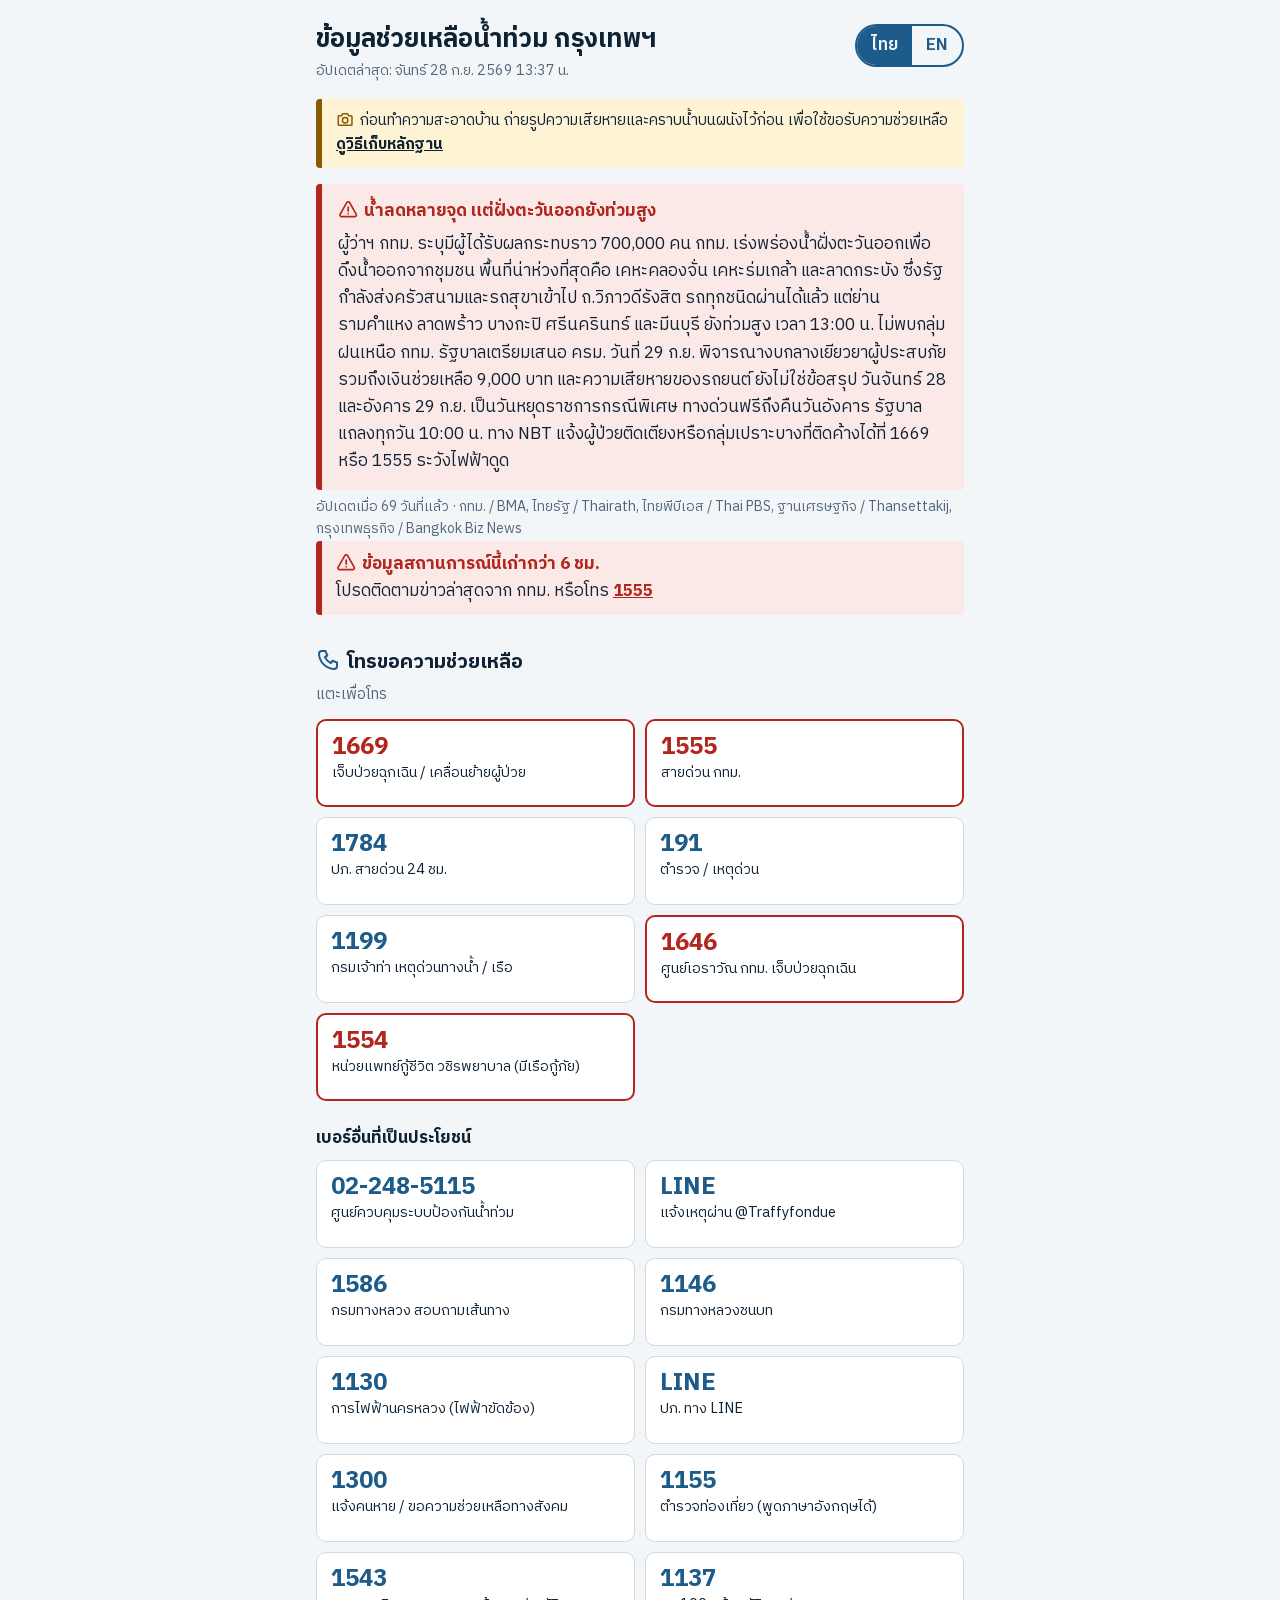
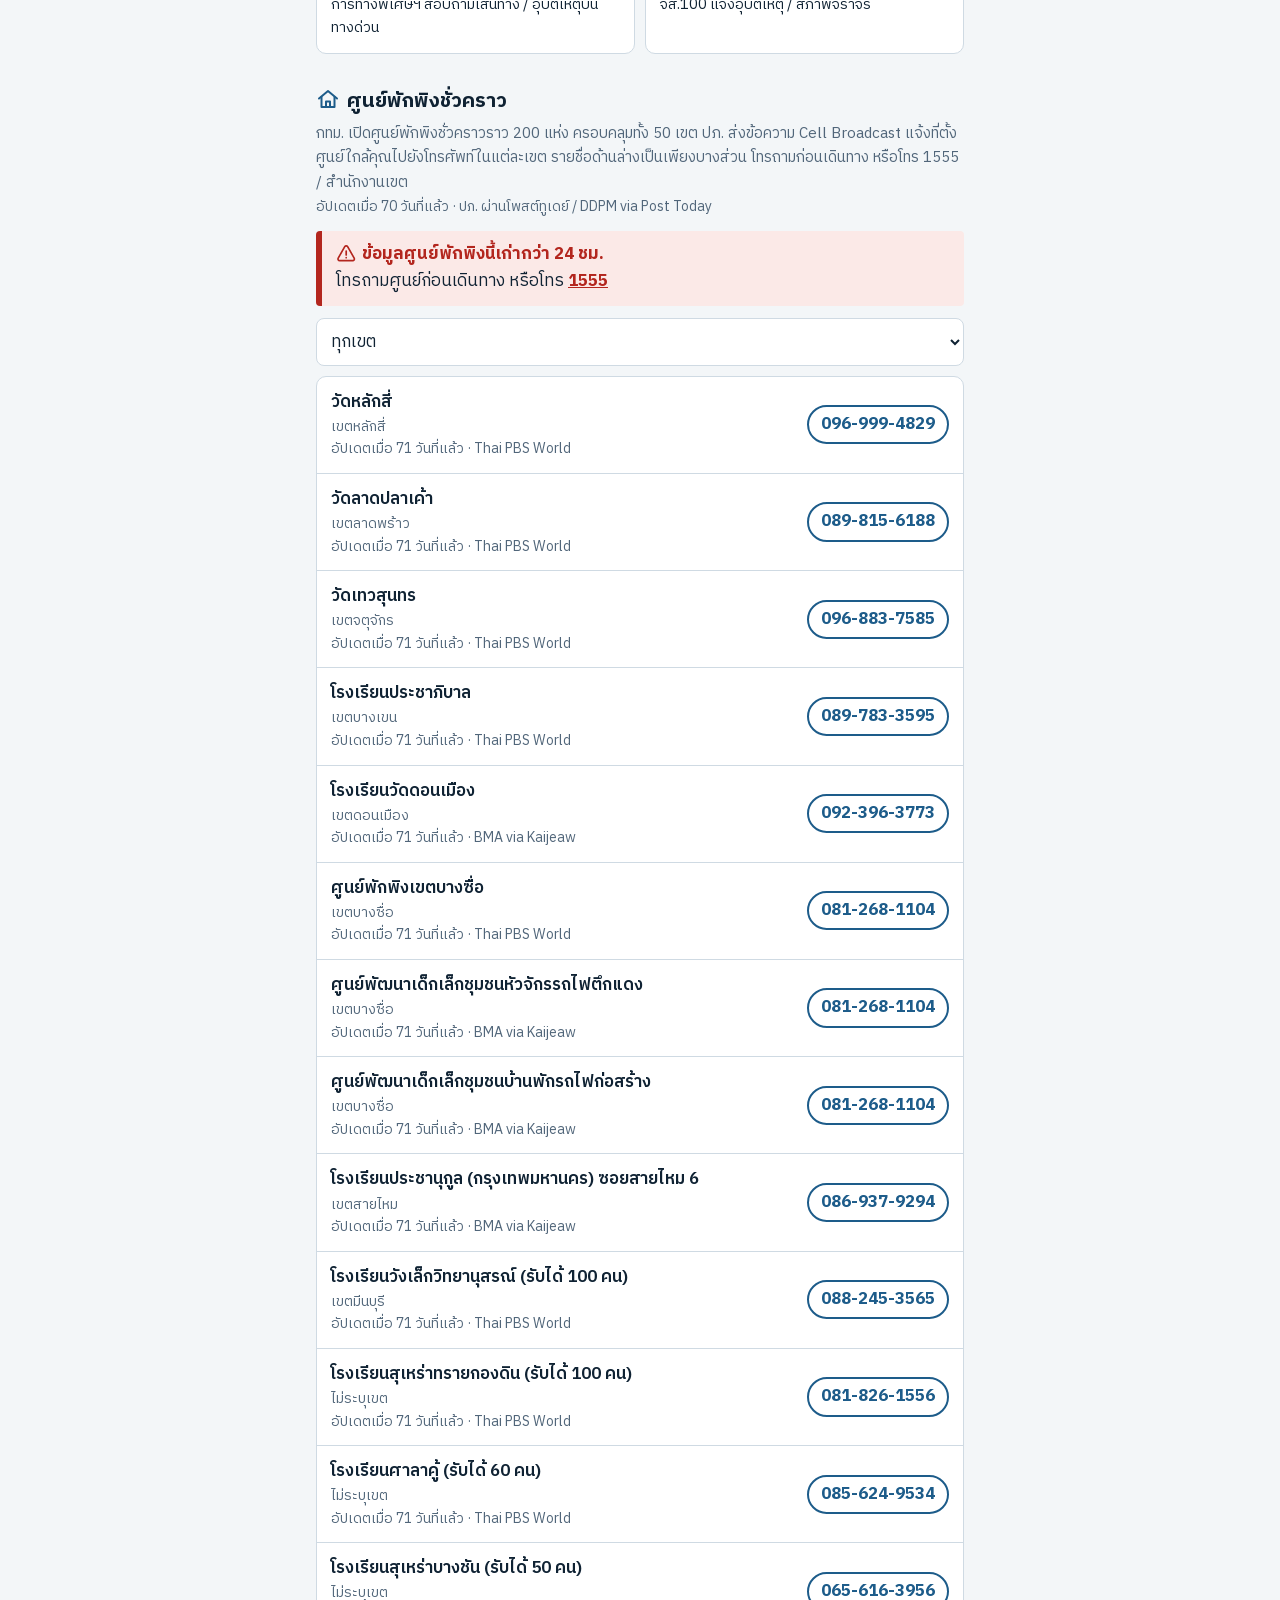
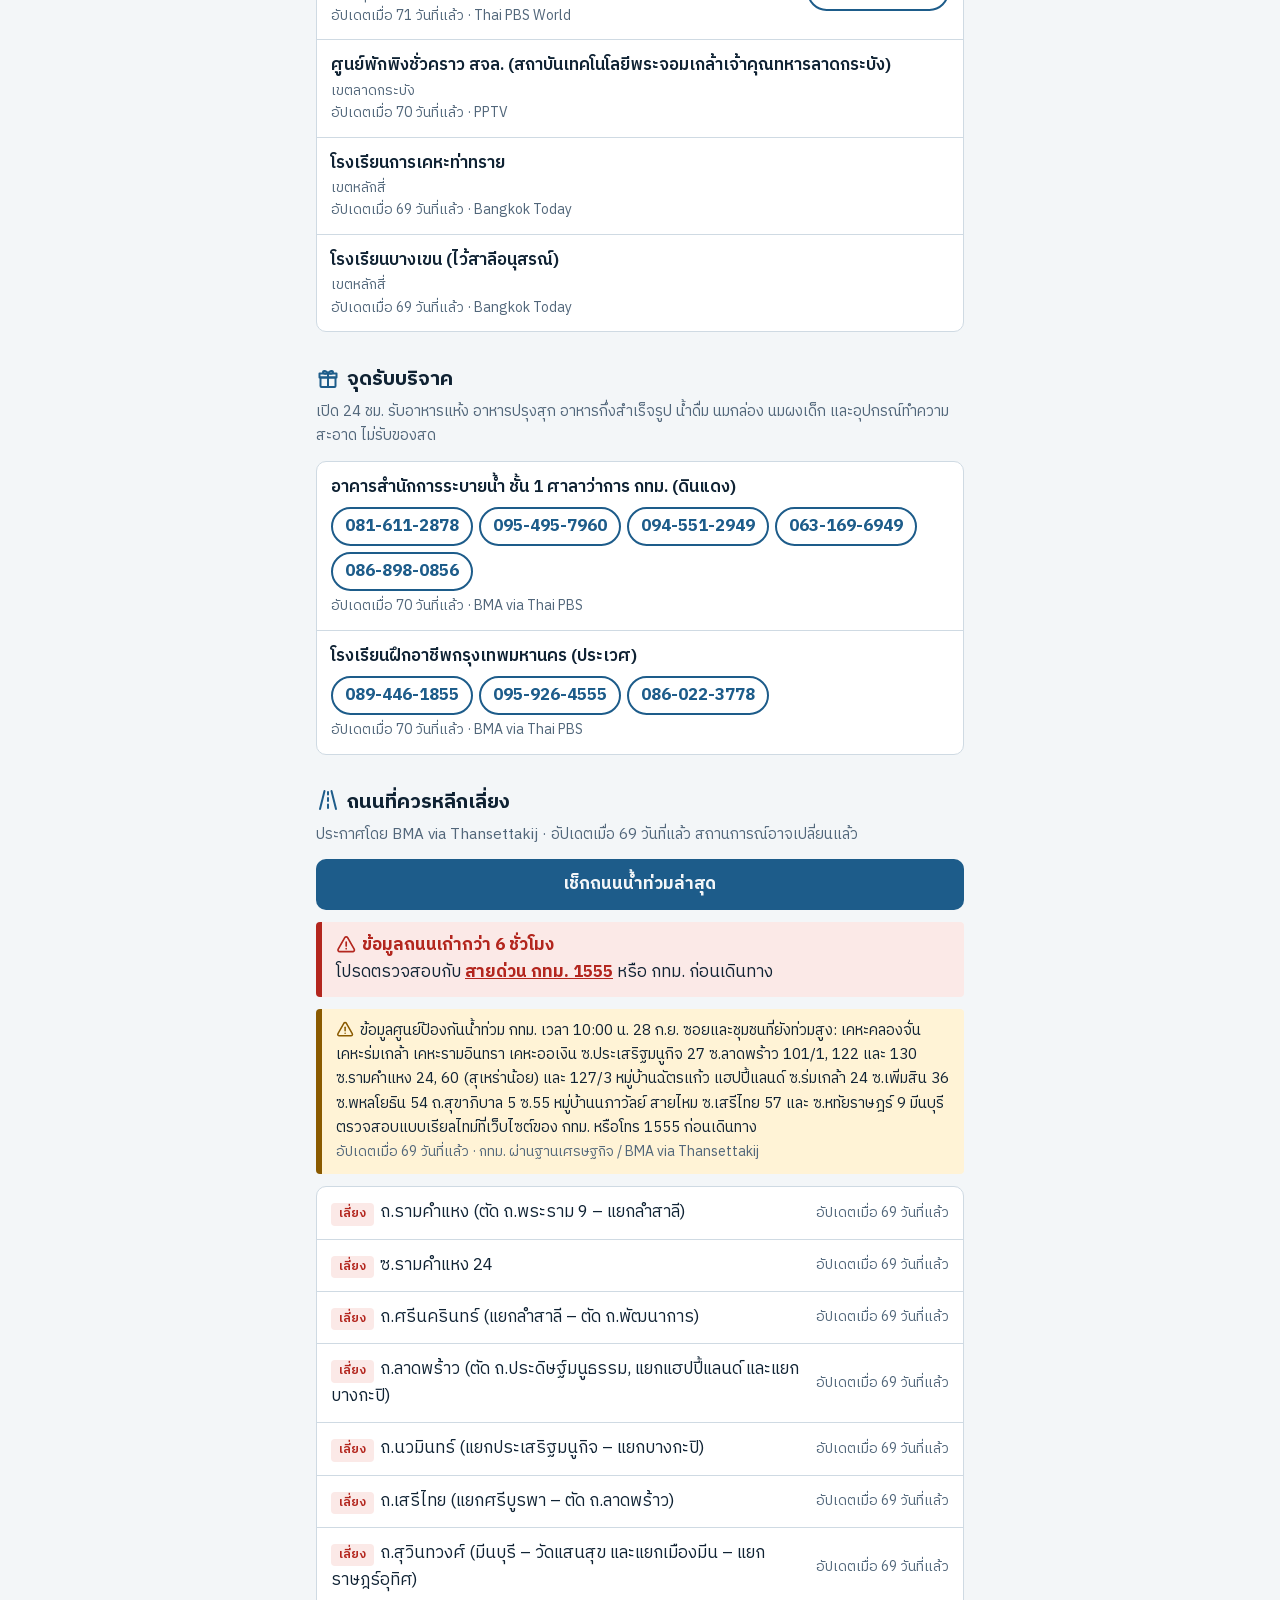
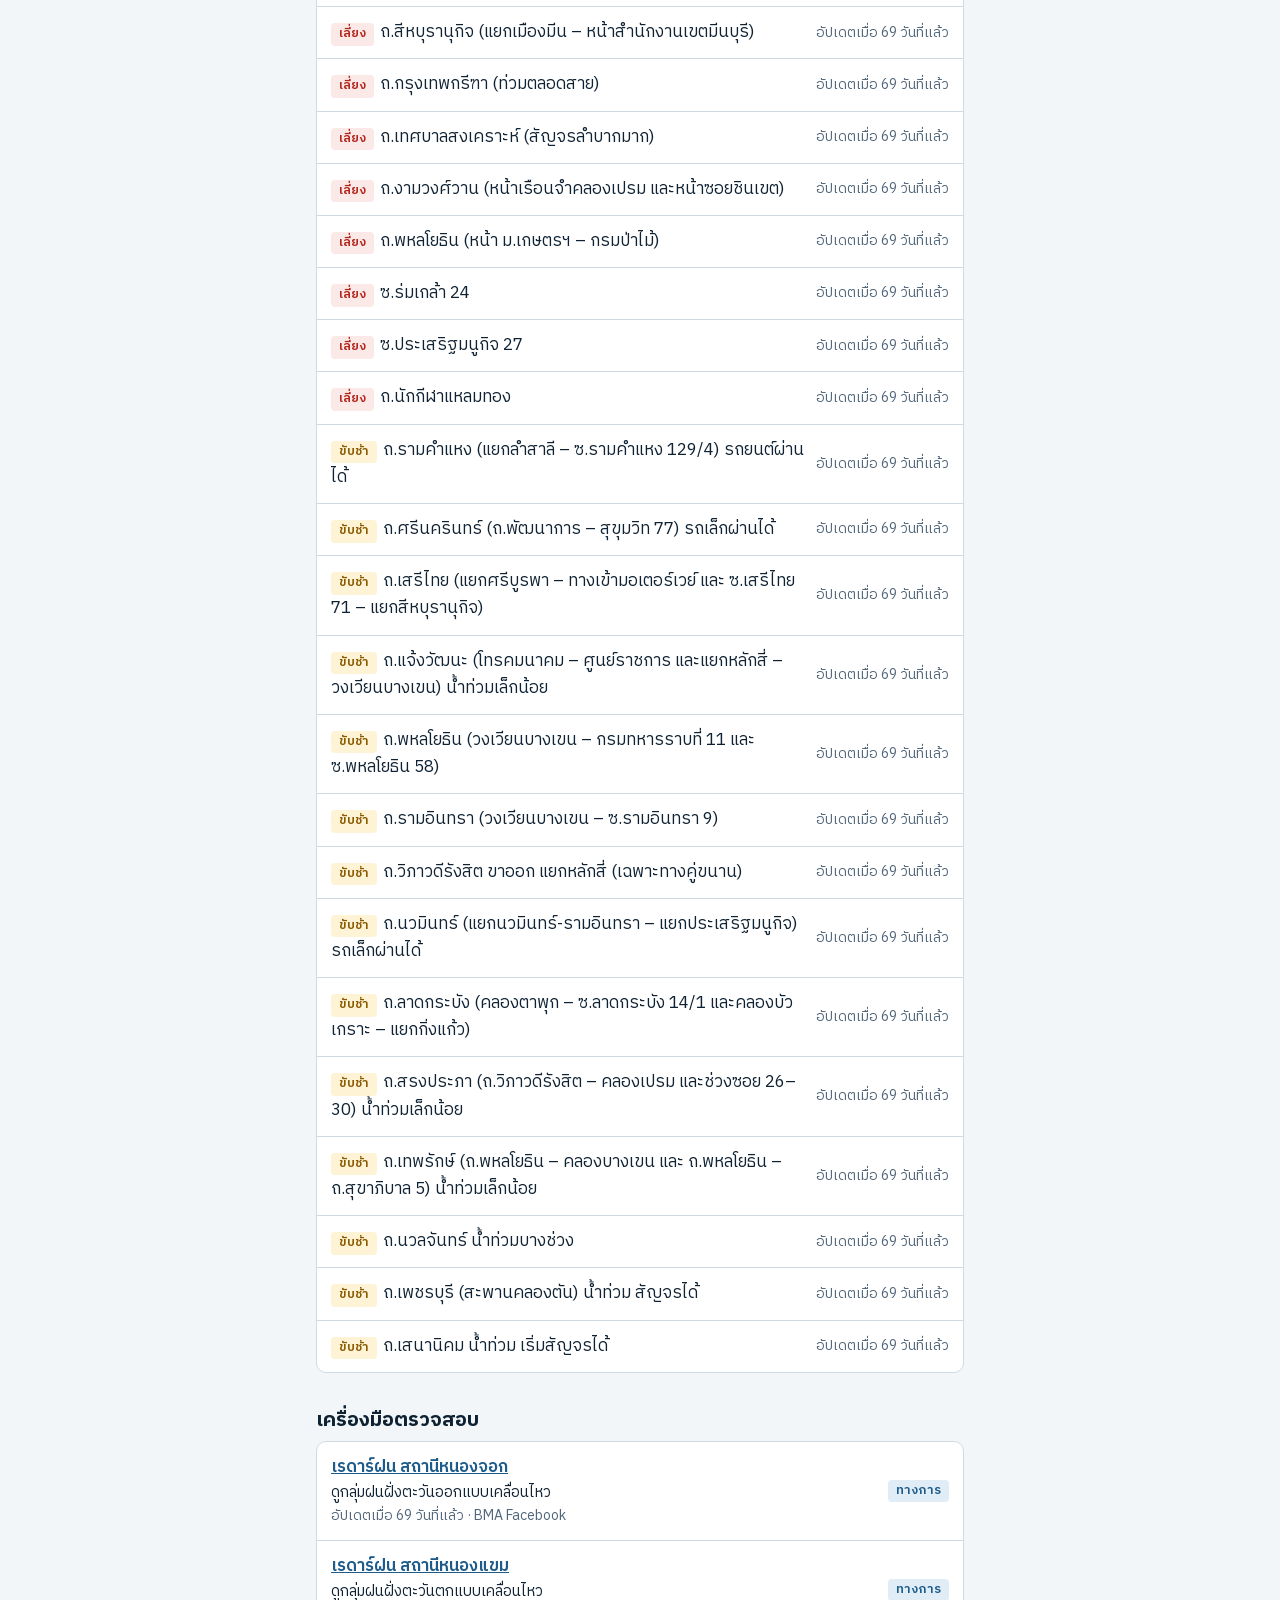
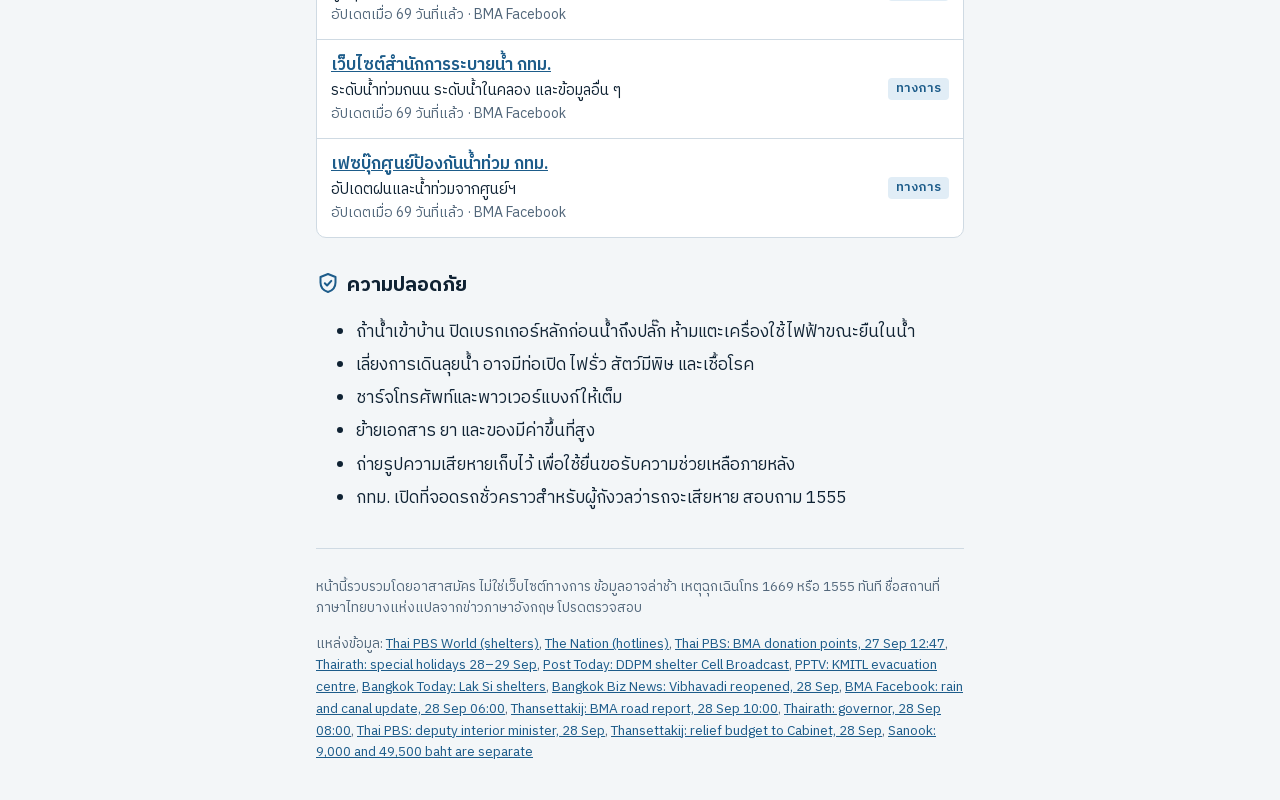
==== commit 9b9c02ef: "Data: 28 Sep afternoon update (status, pending relief note, vehicle checklist item) - Status: 13:00 " ====
--- a/index.html
+++ b/index.html
@@ -49,7 +49,7 @@
 <header>
   <div>
     <h1><span data-th>ข้อมูลช่วยเหลือน้ำท่วม กรุงเทพฯ</span><span data-en lang="en">Bangkok flood help</span></h1>
-    <p class="updated" id="updated"><!--render:updated--><span data-th>อัปเดตล่าสุด: จันทร์ 28 ก.ย. 2569 10:00 น.</span><span data-en lang="en">Last updated: Mon 28 Sep 2026, 10:00</span><!--/render:updated--></p>
+    <p class="updated" id="updated"><!--render:updated--><span data-th>อัปเดตล่าสุด: จันทร์ 28 ก.ย. 2569 13:37 น.</span><span data-en lang="en">Last updated: Mon 28 Sep 2026, 13:37</span><!--/render:updated--></p>
   </div>
   <div class="lang" role="group" aria-label="Language">
     <button type="button" data-set="th" aria-pressed="true">ไทย</button>
@@ -66,9 +66,9 @@
      Don't edit their contents by hand. -->
 <div class="status" role="status">
   <svg class="icon" aria-hidden="true" focusable="false"><use href="#i-warning"/></svg><strong id="status-title"><!--render:status-title--><span data-th>น้ำลดหลายจุด แต่ฝั่งตะวันออกยังท่วมสูง</span><span data-en lang="en">Water falling in many areas, but still deep in the east</span><!--/render:status-title--></strong>
-  <p id="status-body"><!--render:status-body--><span data-th>ผู้ว่าฯ กทม. ระบุมีผู้ได้รับผลกระทบราว 700,000 คน กทม. เร่งพร่องน้ำฝั่งตะวันออกเพื่อดึงน้ำออกจากชุมชน พื้นที่น่าห่วงที่สุดคือ เคหะคลองจั่น เคหะร่มเกล้า และลาดกระบัง ซึ่งรัฐกำลังส่งครัวสนามและรถสุขาเข้าไป ถ.วิภาวดีรังสิต รถทุกชนิดผ่านได้แล้ว แต่ย่านรามคำแหง ลาดพร้าว บางกะปิ ศรีนครินทร์ และมีนบุรี ยังท่วมสูง กรมอุตุฯ คาดวันนี้ยังมีฝนฟ้าคะนองร้อยละ 70 ของพื้นที่ และตกหนักบางแห่ง วันจันทร์ 28 และอังคาร 29 ก.ย. เป็นวันหยุดราชการกรณีพิเศษ ทางด่วนฟรีถึงคืนวันอังคาร รัฐบาลแถลงทุกวัน 10:00 น. ทาง NBT แจ้งผู้ป่วยติดเตียงหรือกลุ่มเปราะบางที่ติดค้างได้ที่ 1669 หรือ 1555 ระวังไฟฟ้าดูด</span><span data-en lang="en">The governor says about 700,000 people have been affected. The BMA is lowering canal levels in the east to pull water out of communities. The areas of most concern are Kheha Khlong Chan, Kheha Romklao and Lat Krabang, where field kitchens and mobile toilets are being sent. All vehicles can now pass Vibhavadi Rangsit, but Ramkhamhaeng, Lat Phrao, Bang Kapi, Srinakarin and Min Buri are still deeply flooded. The TMD forecasts thunderstorms over 70% of the area today, heavy in places. Monday 28 and Tuesday 29 Sep are special government holidays; expressways are free until Tuesday night. The government briefs the public every day at 10:00 on NBT. Report stranded bedridden or vulnerable people to 1669 or 1555. Beware of electric shock.</span><!--/render:status-body--></p>
-</div>
-<p class="fresh" id="status-fresh"><!--render:status-fresh--><span class="age" data-ts="2026-09-28T10:00:00+07:00"><span data-th>อัปเดต 28 ก.ย. 10:00 น.</span><span data-en lang="en">updated 28 Sep, 10:00</span></span> · กทม. / BMA, ไทยรัฐ / Thairath, ไทยพีบีเอส / Thai PBS, ฐานเศรษฐกิจ / Thansettakij<!--/render:status-fresh--></p>
+  <p id="status-body"><!--render:status-body--><span data-th>ผู้ว่าฯ กทม. ระบุมีผู้ได้รับผลกระทบราว 700,000 คน กทม. เร่งพร่องน้ำฝั่งตะวันออกเพื่อดึงน้ำออกจากชุมชน พื้นที่น่าห่วงที่สุดคือ เคหะคลองจั่น เคหะร่มเกล้า และลาดกระบัง ซึ่งรัฐกำลังส่งครัวสนามและรถสุขาเข้าไป ถ.วิภาวดีรังสิต รถทุกชนิดผ่านได้แล้ว แต่ย่านรามคำแหง ลาดพร้าว บางกะปิ ศรีนครินทร์ และมีนบุรี ยังท่วมสูง เวลา 13:00 น. ไม่พบกลุ่มฝนเหนือ กทม. รัฐบาลเตรียมเสนอ ครม. วันที่ 29 ก.ย. พิจารณางบกลางเยียวยาผู้ประสบภัย รวมถึงเงินช่วยเหลือ 9,000 บาท และความเสียหายของรถยนต์ ยังไม่ใช่ข้อสรุป วันจันทร์ 28 และอังคาร 29 ก.ย. เป็นวันหยุดราชการกรณีพิเศษ ทางด่วนฟรีถึงคืนวันอังคาร รัฐบาลแถลงทุกวัน 10:00 น. ทาง NBT แจ้งผู้ป่วยติดเตียงหรือกลุ่มเปราะบางที่ติดค้างได้ที่ 1669 หรือ 1555 ระวังไฟฟ้าดูด</span><span data-en lang="en">The governor says about 700,000 people have been affected. The BMA is lowering canal levels in the east to pull water out of communities. The areas of most concern are Kheha Khlong Chan, Kheha Romklao and Lat Krabang, where field kitchens and mobile toilets are being sent. All vehicles can now pass Vibhavadi Rangsit, but Ramkhamhaeng, Lat Phrao, Bang Kapi, Srinakarin and Min Buri are still deeply flooded. As of 13:00, there were no rain clouds over Bangkok. The government will ask the Cabinet on 29 Sep to approve central budget funds for flood relief, which may include a 9,000 baht payment and help for damaged cars. This is not yet decided. Monday 28 and Tuesday 29 Sep are special government holidays; expressways are free until Tuesday night. The government briefs the public every day at 10:00 on NBT. Report stranded bedridden or vulnerable people to 1669 or 1555. Beware of electric shock.</span><!--/render:status-body--></p>
+</div>
+<p class="fresh" id="status-fresh"><!--render:status-fresh--><span class="age" data-ts="2026-09-28T13:37:00+07:00"><span data-th>อัปเดต 28 ก.ย. 13:37 น.</span><span data-en lang="en">updated 28 Sep, 13:37</span></span> · กทม. / BMA, ไทยรัฐ / Thairath, ไทยพีบีเอส / Thai PBS, ฐานเศรษฐกิจ / Thansettakij, กรุงเทพธุรกิจ / Bangkok Biz News<!--/render:status-fresh--></p>
 <!-- Shown by app.js when the status is over 6 hours old (needs the current time, so JavaScript only). -->
 <div class="stale" id="status-stale" hidden>
   <strong><svg class="icon" aria-hidden="true" focusable="false"><use href="#i-warning"/></svg><span data-th>ข้อมูลสถานการณ์นี้เก่ากว่า 6 ชม.</span><span data-en lang="en">This update is over 6 hours old.</span></strong><br>
@@ -192,13 +192,13 @@
 
 <footer>
   <p><span data-th>หน้านี้รวบรวมโดยอาสาสมัคร ไม่ใช่เว็บไซต์ทางการ ข้อมูลอาจล่าช้า เหตุฉุกเฉินโทร 1669 หรือ 1555 ทันที ชื่อสถานที่ภาษาไทยบางแห่งแปลจากข่าวภาษาอังกฤษ โปรดตรวจสอบ</span><span data-en lang="en">Compiled by volunteers. Not an official site, and information may be delayed. In an emergency call 1669 or 1555 immediately.</span></p>
-  <p class="src" id="sources"><span data-th>แหล่งข้อมูล:</span><span data-en lang="en">Sources:</span><span id="source-links"><!--render:source-links--> <a href="https://www.thaipbsworld.com/around-thailand/558607" lang="en">Thai PBS World (shelters)</a>, <a href="https://www.nationthailand.com/thailand/bangkok/40071507" lang="en">The Nation (hotlines)</a>, <a href="https://www.thaipbs.or.th/news/content/558679" lang="en">Thai PBS: BMA donation points, 27 Sep 12:47</a>, <a href="https://www.thairath.co.th/news/politic/2962441" lang="en">Thairath: special holidays 28–29 Sep</a>, <a href="https://www.posttoday.com/general-news/749455" lang="en">Post Today: DDPM shelter Cell Broadcast</a>, <a href="https://www.pptvhd36.com/news/%E0%B8%AA%E0%B8%B1%E0%B8%87%E0%B8%84%E0%B8%A1/284196" lang="en">PPTV: KMITL evacuation centre</a>, <a href="https://bangkok-today.com/%E0%B8%81%E0%B8%97%E0%B8%A1-%E0%B8%9C%E0%B8%AA%E0%B8%B2%E0%B8%99%E0%B8%9E%E0%B8%A5%E0%B8%B1%E0%B8%87%E0%B8%A3%E0%B8%B1%E0%B8%90%E0%B8%9A%E0%B8%B2%E0%B8%A5-%E0%B8%9C%E0%B8%B9%E0%B9%89%E0%B8%A7/" lang="en">Bangkok Today: Lak Si shelters</a>, <a href="https://www.bangkokbiznews.com/news/news-update/1253837" lang="en">Bangkok Biz News: Vibhavadi reopened, 28 Sep</a>, <a href="https://www.facebook.com/bangkokbma/posts/pfbid02gdx9eudSVYzuJGUQLuezpXgJGYzvhv91uupsrfPpVV9NSjuFRAdKoa721ZU4uW2Cl" lang="en">BMA Facebook: rain and canal update, 28 Sep 06:00</a>, <a href="https://www.thansettakij.com/general-news/670061" lang="en">Thansettakij: BMA road report, 28 Sep 10:00</a>, <a href="https://www.thairath.co.th/news/local/bangkok/2962537" lang="en">Thairath: governor, 28 Sep 08:00</a>, <a href="https://www.thaipbs.or.th/news/content/558732" lang="en">Thai PBS: deputy interior minister, 28 Sep</a><!--/render:source-links--></span></p>
+  <p class="src" id="sources"><span data-th>แหล่งข้อมูล:</span><span data-en lang="en">Sources:</span><span id="source-links"><!--render:source-links--> <a href="https://www.thaipbsworld.com/around-thailand/558607" lang="en">Thai PBS World (shelters)</a>, <a href="https://www.nationthailand.com/thailand/bangkok/40071507" lang="en">The Nation (hotlines)</a>, <a href="https://www.thaipbs.or.th/news/content/558679" lang="en">Thai PBS: BMA donation points, 27 Sep 12:47</a>, <a href="https://www.thairath.co.th/news/politic/2962441" lang="en">Thairath: special holidays 28–29 Sep</a>, <a href="https://www.posttoday.com/general-news/749455" lang="en">Post Today: DDPM shelter Cell Broadcast</a>, <a href="https://www.pptvhd36.com/news/%E0%B8%AA%E0%B8%B1%E0%B8%87%E0%B8%84%E0%B8%A1/284196" lang="en">PPTV: KMITL evacuation centre</a>, <a href="https://bangkok-today.com/%E0%B8%81%E0%B8%97%E0%B8%A1-%E0%B8%9C%E0%B8%AA%E0%B8%B2%E0%B8%99%E0%B8%9E%E0%B8%A5%E0%B8%B1%E0%B8%87%E0%B8%A3%E0%B8%B1%E0%B8%90%E0%B8%9A%E0%B8%B2%E0%B8%A5-%E0%B8%9C%E0%B8%B9%E0%B9%89%E0%B8%A7/" lang="en">Bangkok Today: Lak Si shelters</a>, <a href="https://www.bangkokbiznews.com/news/news-update/1253837" lang="en">Bangkok Biz News: Vibhavadi reopened, 28 Sep</a>, <a href="https://www.facebook.com/bangkokbma/posts/pfbid02gdx9eudSVYzuJGUQLuezpXgJGYzvhv91uupsrfPpVV9NSjuFRAdKoa721ZU4uW2Cl" lang="en">BMA Facebook: rain and canal update, 28 Sep 06:00</a>, <a href="https://www.thansettakij.com/general-news/670061" lang="en">Thansettakij: BMA road report, 28 Sep 10:00</a>, <a href="https://www.thairath.co.th/news/local/bangkok/2962537" lang="en">Thairath: governor, 28 Sep 08:00</a>, <a href="https://www.thaipbs.or.th/news/content/558732" lang="en">Thai PBS: deputy interior minister, 28 Sep</a>, <a href="https://www.thansettakij.com/economy/670097" lang="en">Thansettakij: relief budget to Cabinet, 28 Sep</a>, <a href="https://www.sanook.com/money/957867/" lang="en">Sanook: 9,000 and 49,500 baht are separate</a><!--/render:source-links--></span></p>
 </footer>
 </div>
 
 <!-- Fallback copy of data/flood.json. Used when the live file can't be loaded.
      Do not edit by hand: scripts/embed-fallback.mjs rewrites it on every deploy. -->
-<script type="application/json" id="fallback-data">{"lastUpdated":"2026-09-28T10:00:00+07:00","status":{"updated":"2026-09-28T10:00:00+07:00","source":"กทม. / BMA, ไทยรัฐ / Thairath, ไทยพีบีเอส / Thai PBS, ฐานเศรษฐกิจ / Thansettakij","title":{"th":"น้ำลดหลายจุด แต่ฝั่งตะวันออกยังท่วมสูง","en":"Water falling in many areas, but still deep in the east"},"body":{"th":"ผู้ว่าฯ กทม. ระบุมีผู้ได้รับผลกระทบราว 700,000 คน กทม. เร่งพร่องน้ำฝั่งตะวันออกเพื่อดึงน้ำออกจากชุมชน พื้นที่น่าห่วงที่สุดคือ เคหะคลองจั่น เคหะร่มเกล้า และลาดกระบัง ซึ่งรัฐกำลังส่งครัวสนามและรถสุขาเข้าไป ถ.วิภาวดีรังสิต รถทุกชนิดผ่านได้แล้ว แต่ย่านรามคำแหง ลาดพร้าว บางกะปิ ศรีนครินทร์ และมีนบุรี ยังท่วมสูง กรมอุตุฯ คาดวันนี้ยังมีฝนฟ้าคะนองร้อยละ 70 ของพื้นที่ และตกหนักบางแห่ง วันจันทร์ 28 และอังคาร 29 ก.ย. เป็นวันหยุดราชการกรณีพิเศษ ทางด่วนฟรีถึงคืนวันอังคาร รัฐบาลแถลงทุกวัน 10:00 น. ทาง NBT แจ้งผู้ป่วยติดเตียงหรือกลุ่มเปราะบางที่ติดค้างได้ที่ 1669 หรือ 1555 ระวังไฟฟ้าดูด","en":"The governor says about 700,000 people have been affected. The BMA is lowering canal levels in the east to pull water out of communities. The areas of most concern are Kheha Khlong Chan, Kheha Romklao and Lat Krabang, where field kitchens and mobile toilets are being sent. All vehicles can now pass Vibhavadi Rangsit, but Ramkhamhaeng, Lat Phrao, Bang Kapi, Srinakarin and Min Buri are still deeply flooded. The TMD forecasts thunderstorms over 70% of the area today, heavy in places. Monday 28 and Tuesday 29 Sep are special government holidays; expressways are free until Tuesday night. The government briefs the public every day at 10:00 on NBT. Report stranded bedridden or vulnerable people to 1669 or 1555. Beware of electric shock."}},"hotlines":[{"number":"1669","urgent":true,"label":{"th":"เจ็บป่วยฉุกเฉิน / เคลื่อนย้ายผู้ป่วย","en":"Medical emergency / patient transport"}},{"number":"1555","urgent":true,"label":{"th":"สายด่วน กทม.","en":"BMA hotline"}},{"number":"1784","urgent":false,"label":{"th":"ปภ. สายด่วน 24 ชม.","en":"DDPM 24-hour hotline"}},{"number":"191","urgent":false,"label":{"th":"ตำรวจ / เหตุด่วน","en":"Police / emergencies"}},{"number":"1199","urgent":false,"label":{"th":"กรมเจ้าท่า เหตุด่วนทางน้ำ / เรือ","en":"Marine Dept: boat and waterway incidents"}},{"number":"1646","urgent":true,"label":{"th":"ศูนย์เอราวัณ กทม. เจ็บป่วยฉุกเฉิน","en":"BMA Erawan Centre (medical emergency)"}},{"number":"1554","urgent":true,"label":{"th":"หน่วยแพทย์กู้ชีวิต วชิรพยาบาล (มีเรือกู้ภัย)","en":"Vajira Hospital rescue unit (has rescue boats)"}},{"number":"02-248-5115","urgent":false,"group":"other","label":{"th":"ศูนย์ควบคุมระบบป้องกันน้ำท่วม","en":"Flood control centre"}},{"display":"LINE","url":"https://line.me/R/ti/p/@traffyfondue","urgent":false,"group":"other","label":{"th":"แจ้งเหตุผ่าน @Traffyfondue","en":"Report via @Traffyfondue"}},{"number":"1586","urgent":false,"group":"other","label":{"th":"กรมทางหลวง สอบถามเส้นทาง","en":"Dept of Highways (route info)"}},{"number":"1146","urgent":false,"group":"other","label":{"th":"กรมทางหลวงชนบท","en":"Dept of Rural Roads"}},{"number":"1130","urgent":false,"group":"other","label":{"th":"การไฟฟ้านครหลวง (ไฟฟ้าขัดข้อง)","en":"MEA (power problems)"}},{"display":"LINE","url":"https://line.me/R/ti/p/@1784DDPM","urgent":false,"group":"other","label":{"th":"ปภ. ทาง LINE","en":"DDPM on LINE"}},{"number":"1300","urgent":false,"group":"other","label":{"th":"แจ้งคนหาย / ขอความช่วยเหลือทางสังคม","en":"Missing persons / social assistance"}},{"number":"1155","urgent":false,"group":"other","label":{"th":"ตำรวจท่องเที่ยว (พูดภาษาอังกฤษได้)","en":"Tourist Police (English spoken)"}},{"number":"1543","urgent":false,"group":"other","label":{"th":"การทางพิเศษฯ สอบถามเส้นทาง / อุบัติเหตุบนทางด่วน","en":"Expressway Authority: routes and accidents"}},{"number":"1137","urgent":false,"group":"other","label":{"th":"จส.100 แจ้งอุบัติเหตุ / สภาพจราจร","en":"JS100 radio: accidents and traffic"}}],"sheltersNote":{"updated":"2026-09-27T12:00:00+07:00","source":"ปภ. ผ่านโพสต์ทูเดย์ / DDPM via Post Today","text":{"th":"กทม. เปิดศูนย์พักพิงชั่วคราวราว 200 แห่ง ครอบคลุมทั้ง 50 เขต ปภ. ส่งข้อความ Cell Broadcast แจ้งที่ตั้งศูนย์ใกล้คุณไปยังโทรศัพท์ในแต่ละเขต รายชื่อด้านล่างเป็นเพียงบางส่วน โทรถามก่อนเดินทาง หรือโทร 1555 / สำนักงานเขต","en":"The BMA has opened about 200 temporary shelters across all 50 districts. The DDPM is sending shelter locations by Cell Broadcast alert to phones in each district. The list below is partial: call before you go, or call 1555 / your district office."}},"shelters":[{"name":{"th":"วัดหลักสี่","en":"Wat Lak Si"},"district":{"th":"หลักสี่","en":"Lak Si"},"tel":"096-999-4829","updated":"2026-09-26T12:46:00+07:00","source":"Thai PBS World","sourceUrl":"https://www.thaipbsworld.com/around-thailand/558607"},{"name":{"th":"วัดลาดปลาเค้า","en":"Wat Lat Pla Khao"},"district":{"th":"ลาดพร้าว","en":"Lat Phrao"},"tel":"089-815-6188","updated":"2026-09-26T12:46:00+07:00","source":"Thai PBS World","sourceUrl":"https://www.thaipbsworld.com/around-thailand/558607"},{"name":{"th":"วัดเทวสุนทร","en":"Wat Thewa Sunthorn"},"district":{"th":"จตุจักร","en":"Chatuchak"},"tel":"096-883-7585","updated":"2026-09-26T12:46:00+07:00","source":"Thai PBS World","sourceUrl":"https://www.thaipbsworld.com/around-thailand/558607"},{"name":{"th":"โรงเรียนประชาภิบาล","en":"Prachapiban School"},"district":{"th":"บางเขน","en":"Bang Khen"},"tel":"089-783-3595","updated":"2026-09-26T12:46:00+07:00","source":"Thai PBS World","sourceUrl":"https://www.thaipbsworld.com/around-thailand/558607"},{"name":{"th":"โรงเรียนวัดดอนเมือง","en":"Wat Don Mueang School"},"district":{"th":"ดอนเมือง","en":"Don Mueang"},"tel":"092-396-3773","updated":"2026-09-26T10:15:00+07:00","source":"BMA via Kaijeaw"},{"name":{"th":"ศูนย์พักพิงเขตบางซื่อ","en":"Bang Sue district shelter"},"district":{"th":"บางซื่อ","en":"Bang Sue"},"tel":"081-268-1104","updated":"2026-09-26T12:46:00+07:00","source":"Thai PBS World","sourceUrl":"https://www.thaipbsworld.com/around-thailand/558607"},{"name":{"th":"ศูนย์พัฒนาเด็กเล็กชุมชนหัวจักรรถไฟตึกแดง","en":"Hua Chak Rot Fai Tuek Daeng community child centre"},"district":{"th":"บางซื่อ","en":"Bang Sue"},"tel":"081-268-1104","updated":"2026-09-26T10:15:00+07:00","source":"BMA via Kaijeaw"},{"name":{"th":"ศูนย์พัฒนาเด็กเล็กชุมชนบ้านพักรถไฟก่อสร้าง","en":"Ban Phak Rot Fai Kosang community child centre"},"district":{"th":"บางซื่อ","en":"Bang Sue"},"tel":"081-268-1104","updated":"2026-09-26T10:15:00+07:00","source":"BMA via Kaijeaw"},{"name":{"th":"โรงเรียนประชานุกูล (กรุงเทพมหานคร) ซอยสายไหม 6","en":"Prachanukul School (BMA), Soi Sai Mai 6"},"district":{"th":"สายไหม","en":"Sai Mai"},"tel":"086-937-9294","updated":"2026-09-26T10:15:00+07:00","source":"BMA via Kaijeaw"},{"name":{"th":"โรงเรียนวังเล็กวิทยานุสรณ์ (รับได้ 100 คน)","en":"Wang Lek Wittayanusorn School (max 100)"},"district":{"th":"มีนบุรี","en":"Min Buri"},"tel":"088-245-3565","updated":"2026-09-26T12:46:00+07:00","source":"Thai PBS World","sourceUrl":"https://www.thaipbsworld.com/around-thailand/558607"},{"name":{"th":"โรงเรียนสุเหร่าทรายกองดิน (รับได้ 100 คน)","en":"Surao Sai Kong Din School (max 100)"},"district":null,"tel":"081-826-1556","updated":"2026-09-26T12:46:00+07:00","source":"Thai PBS World","sourceUrl":"https://www.thaipbsworld.com/around-thailand/558607"},{"name":{"th":"โรงเรียนศาลาคู้ (รับได้ 60 คน)","en":"Salakhoo School (max 60)"},"district":null,"tel":"085-624-9534","updated":"2026-09-26T12:46:00+07:00","source":"Thai PBS World","sourceUrl":"https://www.thaipbsworld.com/around-thailand/558607"},{"name":{"th":"โรงเรียนสุเหร่าบางชัน (รับได้ 50 คน)","en":"Surao Bang Chan School (max 50)"},"district":null,"tel":"065-616-3956","updated":"2026-09-26T12:46:00+07:00","source":"Thai PBS World","sourceUrl":"https://www.thaipbsworld.com/around-thailand/558607"},{"name":{"th":"ศูนย์พักพิงชั่วคราว สจล. (สถาบันเทคโนโลยีพระจอมเกล้าเจ้าคุณทหารลาดกระบัง)","en":"KMITL temporary shelter (King Mongkut's Institute of Technology Ladkrabang)"},"district":{"th":"ลาดกระบัง","en":"Lat Krabang"},"tel":null,"updated":"2026-09-27T06:19:00+07:00","source":"PPTV"},{"name":{"th":"โรงเรียนการเคหะท่าทราย","en":"Kheha Tha Sai School"},"district":{"th":"หลักสี่","en":"Lak Si"},"tel":null,"updated":"2026-09-28T00:00:00+07:00","source":"Bangkok Today"},{"name":{"th":"โรงเรียนบางเขน (ไว้สาลีอนุสรณ์)","en":"Bang Khen School (Waisali Anuson)"},"district":{"th":"หลักสี่","en":"Lak Si"},"tel":null,"updated":"2026-09-28T00:00:00+07:00","source":"Bangkok Today"}],"donations":{"note":{"th":"เปิด 24 ชม. รับอาหารแห้ง อาหารปรุงสุก อาหารกึ่งสำเร็จรูป น้ำดื่ม นมกล่อง นมผงเด็ก และอุปกรณ์ทำความสะอาด ไม่รับของสด","en":"Open 24 hours. Accepting dry food, cooked food, instant food, drinking water, boxed milk, baby formula and cleaning supplies. No fresh food."},"points":[{"name":{"th":"อาคารสำนักการระบายน้ำ ชั้น 1 ศาลาว่าการ กทม. (ดินแดง)","en":"Drainage Department building, 1st floor, Bangkok City Hall (Din Daeng)"},"phones":["081-611-2878","095-495-7960","094-551-2949","063-169-6949","086-898-0856"],"updated":"2026-09-27T12:47:00+07:00","source":"BMA via Thai PBS"},{"name":{"th":"โรงเรียนฝึกอาชีพกรุงเทพมหานคร (ประเวศ)","en":"BMA Vocational Training School (Prawet)"},"phones":["089-446-1855","095-926-4555","086-022-3778"],"updated":"2026-09-27T12:47:00+07:00","source":"BMA via Thai PBS"}]},"roadsNote":{"updated":"2026-09-28T10:00:00+07:00","source":"กทม. ผ่านฐานเศรษฐกิจ / BMA via Thansettakij","text":{"th":"ข้อมูลศูนย์ป้องกันน้ำท่วม กทม. เวลา 10:00 น. 28 ก.ย. ซอยและชุมชนที่ยังท่วมสูง: เคหะคลองจั่น เคหะร่มเกล้า เคหะรามอินทรา เคหะออเงิน ซ.ประเสริฐมนูกิจ 27 ซ.ลาดพร้าว 101/1, 122 และ 130 ซ.รามคำแหง 24, 60 (สุเหร่าน้อย) และ 127/3 หมู่บ้านฉัตรแก้ว แฮปปี้แลนด์ ซ.ร่มเกล้า 24 ซ.เพิ่มสิน 36 ซ.พหลโยธิน 54 ถ.สุขาภิบาล 5 ซ.55 หมู่บ้านนภาวัลย์ สายไหม ซ.เสรีไทย 57 และ ซ.หทัยราษฎร์ 9 มีนบุรี ตรวจสอบแบบเรียลไทม์ที่เว็บไซต์ของ กทม. หรือโทร 1555 ก่อนเดินทาง","en":"BMA Flood Control Centre data, 10:00, 28 Sep. Sois and communities still deeply flooded: Kheha Khlong Chan, Kheha Romklao, Kheha Ram Intra, Kheha O Ngoen, Prasert Manukit Soi 27, Lat Phrao Soi 101/1, 122 and 130, Ramkhamhaeng Soi 24, 60 (Surao Noi) and 127/3, Chatkaew Happy Land village, Romklao Soi 24, Phoem Sin Soi 36, Phahon Yothin Soi 54, Sukhaphiban 5 Soi 55, Naphawan village (Sai Mai), Seri Thai Soi 57 and Hathairat Soi 9 (Min Buri). Check in real time on the BMA website or call 1555 before travelling."}},"roadsLiveUrl":"https://now.bangkok.go.th/flood-alert.html","roads":[{"name":{"th":"ถ.รามคำแหง (ตัด ถ.พระราม 9 – แยกลำสาลี)","en":"Ramkhamhaeng Rd (Rama 9 Rd – Lam Sali junction)"},"type":"avoid","updated":"2026-09-28T10:00:00+07:00","source":"BMA via Thansettakij"},{"name":{"th":"ซ.รามคำแหง 24","en":"Ramkhamhaeng Soi 24"},"type":"avoid","updated":"2026-09-28T10:00:00+07:00","source":"BMA via Thansettakij"},{"name":{"th":"ถ.ศรีนครินทร์ (แยกลำสาลี – ตัด ถ.พัฒนาการ)","en":"Srinakarin Rd (Lam Sali junction – Pattanakan Rd)"},"type":"avoid","updated":"2026-09-28T10:00:00+07:00","source":"BMA via Thansettakij"},{"name":{"th":"ถ.ลาดพร้าว (ตัด ถ.ประดิษฐ์มนูธรรม, แยกแฮปปี้แลนด์ และแยกบางกะปิ)","en":"Lat Phrao Rd (Pradit Manutham Rd, Happy Land junction and Bang Kapi junction)"},"type":"avoid","updated":"2026-09-28T10:00:00+07:00","source":"BMA via Thansettakij"},{"name":{"th":"ถ.นวมินทร์ (แยกประเสริฐมนูกิจ – แยกบางกะปิ)","en":"Nawamin Rd (Prasert Manukit junction – Bang Kapi junction)"},"type":"avoid","updated":"2026-09-28T10:00:00+07:00","source":"BMA via Thansettakij"},{"name":{"th":"ถ.เสรีไทย (แยกศรีบูรพา – ตัด ถ.ลาดพร้าว)","en":"Seri Thai Rd (Si Burapha junction – Lat Phrao Rd)"},"type":"avoid","updated":"2026-09-28T10:00:00+07:00","source":"BMA via Thansettakij"},{"name":{"th":"ถ.สุวินทวงศ์ (มีนบุรี – วัดแสนสุข และแยกเมืองมีน – แยกราษฎร์อุทิศ)","en":"Suwinthawong Rd (Min Buri – Wat Saen Suk, and Mueang Min – Rat Uthit junctions)"},"type":"avoid","updated":"2026-09-28T10:00:00+07:00","source":"BMA via Thansettakij"},{"name":{"th":"ถ.สีหบุรานุกิจ (แยกเมืองมีน – หน้าสำนักงานเขตมีนบุรี)","en":"Sihaburanukit Rd (Mueang Min junction – Min Buri district office)"},"type":"avoid","updated":"2026-09-28T10:00:00+07:00","source":"BMA via Thansettakij"},{"name":{"th":"ถ.กรุงเทพกรีฑา (ท่วมตลอดสาย)","en":"Krungthep Kreetha Rd (flooded along its whole length)"},"type":"avoid","updated":"2026-09-28T10:00:00+07:00","source":"BMA via Thansettakij"},{"name":{"th":"ถ.เทศบาลสงเคราะห์ (สัญจรลำบากมาก)","en":"Thetsaban Songkhro Rd (very difficult to pass)"},"type":"avoid","updated":"2026-09-28T10:00:00+07:00","source":"BMA via Thansettakij"},{"name":{"th":"ถ.งามวงศ์วาน (หน้าเรือนจำคลองเปรม และหน้าซอยชินเขต)","en":"Ngam Wong Wan Rd (at Khlong Prem Prison and Soi Chinnakhet)"},"type":"avoid","updated":"2026-09-28T10:00:00+07:00","source":"BMA via Thansettakij"},{"name":{"th":"ถ.พหลโยธิน (หน้า ม.เกษตรฯ – กรมป่าไม้)","en":"Phahon Yothin Rd (Kasetsart University – Royal Forest Department)"},"type":"avoid","updated":"2026-09-28T10:00:00+07:00","source":"BMA via Thansettakij"},{"name":{"th":"ซ.ร่มเกล้า 24","en":"Romklao Soi 24"},"type":"avoid","updated":"2026-09-28T10:00:00+07:00","source":"BMA via Thansettakij"},{"name":{"th":"ซ.ประเสริฐมนูกิจ 27","en":"Prasert Manukit Soi 27"},"type":"avoid","updated":"2026-09-28T10:00:00+07:00","source":"BMA via Thansettakij"},{"name":{"th":"ถ.นักกีฬาแหลมทอง","en":"Nak Kila Laem Thong Rd"},"type":"avoid","updated":"2026-09-28T10:00:00+07:00","source":"BMA via Thansettakij"},{"name":{"th":"ถ.รามคำแหง (แยกลำสาลี – ซ.รามคำแหง 129/4) รถยนต์ผ่านได้","en":"Ramkhamhaeng Rd (Lam Sali junction – Soi 129/4), cars can pass"},"type":"slow","updated":"2026-09-28T10:00:00+07:00","source":"BMA via Thansettakij"},{"name":{"th":"ถ.ศรีนครินทร์ (ถ.พัฒนาการ – สุขุมวิท 77) รถเล็กผ่านได้","en":"Srinakarin Rd (Pattanakan Rd – Sukhumvit 77), small cars can pass"},"type":"slow","updated":"2026-09-28T10:00:00+07:00","source":"BMA via Thansettakij"},{"name":{"th":"ถ.เสรีไทย (แยกศรีบูรพา – ทางเข้ามอเตอร์เวย์ และ ซ.เสรีไทย 71 – แยกสีหบุรานุกิจ)","en":"Seri Thai Rd (Si Burapha junction – motorway entrance, and Soi 71 – Sihaburanukit junction)"},"type":"slow","updated":"2026-09-28T10:00:00+07:00","source":"BMA via Thansettakij"},{"name":{"th":"ถ.แจ้งวัฒนะ (โทรคมนาคม – ศูนย์ราชการ และแยกหลักสี่ – วงเวียนบางเขน) น้ำท่วมเล็กน้อย","en":"Chaeng Watthana Rd (NT office – Government Complex, and Lak Si junction – Bang Khen roundabout), light flooding"},"type":"slow","updated":"2026-09-28T10:00:00+07:00","source":"BMA via Thansettakij"},{"name":{"th":"ถ.พหลโยธิน (วงเวียนบางเขน – กรมทหารราบที่ 11 และ ซ.พหลโยธิน 58)","en":"Phahon Yothin Rd (Bang Khen roundabout – 11th Infantry Regiment, and Soi 58)"},"type":"slow","updated":"2026-09-28T10:00:00+07:00","source":"BMA via Thansettakij"},{"name":{"th":"ถ.รามอินทรา (วงเวียนบางเขน – ซ.รามอินทรา 9)","en":"Ram Intra Rd (Bang Khen roundabout – Soi 9)"},"type":"slow","updated":"2026-09-28T10:00:00+07:00","source":"BMA via Thansettakij"},{"name":{"th":"ถ.วิภาวดีรังสิต ขาออก แยกหลักสี่ (เฉพาะทางคู่ขนาน)","en":"Vibhavadi Rangsit Rd outbound, Lak Si junction (frontage road only)"},"type":"slow","updated":"2026-09-28T10:00:00+07:00","source":"BMA via Thansettakij"},{"name":{"th":"ถ.นวมินทร์ (แยกนวมินทร์-รามอินทรา – แยกประเสริฐมนูกิจ) รถเล็กผ่านได้","en":"Nawamin Rd (Nawamin–Ram Intra junction – Prasert Manukit junction), small cars can pass"},"type":"slow","updated":"2026-09-28T10:00:00+07:00","source":"BMA via Thansettakij"},{"name":{"th":"ถ.ลาดกระบัง (คลองตาพุก – ซ.ลาดกระบัง 14/1 และคลองบัวเกราะ – แยกกิ่งแก้ว)","en":"Lat Krabang Rd (Khlong Ta Phuk – Soi 14/1, and Khlong Bua Kro – King Kaeo junction)"},"type":"slow","updated":"2026-09-28T10:00:00+07:00","source":"BMA via Thansettakij"},{"name":{"th":"ถ.สรงประภา (ถ.วิภาวดีรังสิต – คลองเปรม และช่วงซอย 26–30) น้ำท่วมเล็กน้อย","en":"Song Prapha Rd (Vibhavadi Rangsit – Khlong Prem, and Soi 26–30), light flooding"},"type":"slow","updated":"2026-09-28T10:00:00+07:00","source":"BMA via Thansettakij"},{"name":{"th":"ถ.เทพรักษ์ (ถ.พหลโยธิน – คลองบางเขน และ ถ.พหลโยธิน – ถ.สุขาภิบาล 5) น้ำท่วมเล็กน้อย","en":"Thep Rak Rd (Phahon Yothin – Khlong Bang Khen, and Phahon Yothin – Sukhaphiban 5), light flooding"},"type":"slow","updated":"2026-09-28T10:00:00+07:00","source":"BMA via Thansettakij"},{"name":{"th":"ถ.นวลจันทร์ น้ำท่วมบางช่วง","en":"Nuanchan Rd, flooded in parts"},"type":"slow","updated":"2026-09-28T10:00:00+07:00","source":"BMA via Thansettakij"},{"name":{"th":"ถ.เพชรบุรี (สะพานคลองตัน) น้ำท่วม สัญจรได้","en":"Phetchaburi Rd (Khlong Tan bridge), flooded but passable"},"type":"slow","updated":"2026-09-28T10:00:00+07:00","source":"BMA via Thansettakij"},{"name":{"th":"ถ.เสนานิคม น้ำท่วม เริ่มสัญจรได้","en":"Sena Nikhom Rd, flooded but starting to be passable"},"type":"slow","updated":"2026-09-28T10:00:00+07:00","source":"BMA via Thansettakij"}],"tools":[{"name":{"th":"เรดาร์ฝน สถานีหนองจอก","en":"Rain radar, Nong Chok station"},"description":{"th":"ดูกลุ่มฝนฝั่งตะวันออกแบบเคลื่อนไหว","en":"Animated rain radar for eastern Bangkok"},"url":"https://weather.bangkok.go.th/Radar/RadarAnimation.aspx","official":true,"updated":"2026-09-28T06:00:00+07:00","source":"BMA Facebook"},{"name":{"th":"เรดาร์ฝน สถานีหนองแขม","en":"Rain radar, Nong Khaem station"},"description":{"th":"ดูกลุ่มฝนฝั่งตะวันตกแบบเคลื่อนไหว","en":"Animated rain radar for western Bangkok"},"url":"https://weather.bangkok.go.th/Radar/RadarAnimationNk.aspx","official":true,"updated":"2026-09-28T06:00:00+07:00","source":"BMA Facebook"},{"name":{"th":"เว็บไซต์สำนักการระบายน้ำ กทม.","en":"BMA Drainage Department website"},"description":{"th":"ระดับน้ำท่วมถนน ระดับน้ำในคลอง และข้อมูลอื่น ๆ","en":"Road flood levels, canal levels and more"},"url":"https://dds.bangkok.go.th/index2.php","official":true,"updated":"2026-09-28T06:00:00+07:00","source":"BMA Facebook"},{"name":{"th":"เฟซบุ๊กศูนย์ป้องกันน้ำท่วม กทม.","en":"BMA Flood Control Centre on Facebook"},"description":{"th":"อัปเดตฝนและน้ำท่วมจากศูนย์ฯ","en":"Rain and flood updates from the centre"},"url":"https://www.facebook.com/bkk.best","official":true,"updated":"2026-09-28T06:00:00+07:00","source":"BMA Facebook"}],"assistance":{"updated":"2026-09-26","source":{"th":"กรมประชาสัมพันธ์ ผ่านฐานเศรษฐกิจ","en":"Government Public Relations Department, via Thansettakij"},"links":["https://www.prd.go.th/th/content/category/detail/id/33/iid/545192","https://www.thansettakij.com/general-news/669937"],"items":[{"label":{"th":"ค่าวัสดุซ่อมแซมที่พักอาศัย ตามความเสียหายจริง","en":"Home repair materials, based on actual damage"},"max":{"th":"49,500 บาท ต่อหลัง","en":"49,500 baht per house"}},{"label":{"th":"ค่าเช่าบ้านหรือที่พักชั่วคราว บ้านเสียหายบางส่วน","en":"Temporary housing or rent, home partly damaged"},"max":{"th":"3,000 บาท ต่อครอบครัว","en":"3,000 baht per family"}},{"label":{"th":"ค่าเช่าบ้าน บ้านเสียหายทั้งหลัง","en":"Rent, home fully destroyed"},"max":{"th":"3,000 บาท ต่อเดือน ไม่เกิน 2 เดือน","en":"3,000 baht a month, up to 2 months"}},{"label":{"th":"ค่าดำรงชีพเบื้องต้น บ้านเสียหายทั้งหลัง","en":"Basic living costs, home fully damaged"},"max":{"th":"3,800 บาท ต่อครอบครัว","en":"3,800 baht per family"}},{"label":{"th":"ค่าดำรงชีพเบื้องต้น บ้านเสียหายบางส่วน","en":"Basic living costs, home partly damaged"},"max":{"th":"1,800 บาท ต่อครอบครัว","en":"1,800 baht per family"}},{"label":{"th":"เงินทุนประกอบอาชีพ กรณีเครื่องมือใช้งานไม่ได้","en":"Livelihood support, if work tools can't be used"},"max":{"th":"11,400 บาท ต่อครอบครัว","en":"11,400 baht per family"}},{"label":{"th":"เงินปลอบขวัญ กรณีบาดเจ็บ","en":"Support for injury"},"max":{"th":"2,300 บาท ต่อคน","en":"2,300 baht per person"}},{"label":{"th":"ค่ารักษาพยาบาล ผู้ป่วยนอก / ผู้ป่วยใน","en":"Medical costs, outpatient / inpatient"},"max":{"th":"2,000 / 4,000 บาท","en":"2,000 / 4,000 baht"}}]},"sources":[{"title":"Thai PBS World (shelters)","url":"https://www.thaipbsworld.com/around-thailand/558607"},{"title":"The Nation (hotlines)","url":"https://www.nationthailand.com/thailand/bangkok/40071507"},{"title":"Thai PBS: BMA donation points, 27 Sep 12:47","url":"https://www.thaipbs.or.th/news/content/558679"},{"title":"Thairath: special holidays 28–29 Sep","url":"https://www.thairath.co.th/news/politic/2962441"},{"title":"Post Today: DDPM shelter Cell Broadcast","url":"https://www.posttoday.com/general-news/749455"},{"title":"PPTV: KMITL evacuation centre","url":"https://www.pptvhd36.com/news/%E0%B8%AA%E0%B8%B1%E0%B8%87%E0%B8%84%E0%B8%A1/284196"},{"title":"Bangkok Today: Lak Si shelters","url":"https://bangkok-today.com/%E0%B8%81%E0%B8%97%E0%B8%A1-%E0%B8%9C%E0%B8%AA%E0%B8%B2%E0%B8%99%E0%B8%9E%E0%B8%A5%E0%B8%B1%E0%B8%87%E0%B8%A3%E0%B8%B1%E0%B8%90%E0%B8%9A%E0%B8%B2%E0%B8%A5-%E0%B8%9C%E0%B8%B9%E0%B9%89%E0%B8%A7/"},{"title":"Bangkok Biz News: Vibhavadi reopened, 28 Sep","url":"https://www.bangkokbiznews.com/news/news-update/1253837"},{"title":"BMA Facebook: rain and canal update, 28 Sep 06:00","url":"https://www.facebook.com/bangkokbma/posts/pfbid02gdx9eudSVYzuJGUQLuezpXgJGYzvhv91uupsrfPpVV9NSjuFRAdKoa721ZU4uW2Cl"},{"title":"Thansettakij: BMA road report, 28 Sep 10:00","url":"https://www.thansettakij.com/general-news/670061"},{"title":"Thairath: governor, 28 Sep 08:00","url":"https://www.thairath.co.th/news/local/bangkok/2962537"},{"title":"Thai PBS: deputy interior minister, 28 Sep","url":"https://www.thaipbs.or.th/news/content/558732"}]}</script>
+<script type="application/json" id="fallback-data">{"lastUpdated":"2026-09-28T13:37:00+07:00","status":{"updated":"2026-09-28T13:37:00+07:00","source":"กทม. / BMA, ไทยรัฐ / Thairath, ไทยพีบีเอส / Thai PBS, ฐานเศรษฐกิจ / Thansettakij, กรุงเทพธุรกิจ / Bangkok Biz News","title":{"th":"น้ำลดหลายจุด แต่ฝั่งตะวันออกยังท่วมสูง","en":"Water falling in many areas, but still deep in the east"},"body":{"th":"ผู้ว่าฯ กทม. ระบุมีผู้ได้รับผลกระทบราว 700,000 คน กทม. เร่งพร่องน้ำฝั่งตะวันออกเพื่อดึงน้ำออกจากชุมชน พื้นที่น่าห่วงที่สุดคือ เคหะคลองจั่น เคหะร่มเกล้า และลาดกระบัง ซึ่งรัฐกำลังส่งครัวสนามและรถสุขาเข้าไป ถ.วิภาวดีรังสิต รถทุกชนิดผ่านได้แล้ว แต่ย่านรามคำแหง ลาดพร้าว บางกะปิ ศรีนครินทร์ และมีนบุรี ยังท่วมสูง เวลา 13:00 น. ไม่พบกลุ่มฝนเหนือ กทม. รัฐบาลเตรียมเสนอ ครม. วันที่ 29 ก.ย. พิจารณางบกลางเยียวยาผู้ประสบภัย รวมถึงเงินช่วยเหลือ 9,000 บาท และความเสียหายของรถยนต์ ยังไม่ใช่ข้อสรุป วันจันทร์ 28 และอังคาร 29 ก.ย. เป็นวันหยุดราชการกรณีพิเศษ ทางด่วนฟรีถึงคืนวันอังคาร รัฐบาลแถลงทุกวัน 10:00 น. ทาง NBT แจ้งผู้ป่วยติดเตียงหรือกลุ่มเปราะบางที่ติดค้างได้ที่ 1669 หรือ 1555 ระวังไฟฟ้าดูด","en":"The governor says about 700,000 people have been affected. The BMA is lowering canal levels in the east to pull water out of communities. The areas of most concern are Kheha Khlong Chan, Kheha Romklao and Lat Krabang, where field kitchens and mobile toilets are being sent. All vehicles can now pass Vibhavadi Rangsit, but Ramkhamhaeng, Lat Phrao, Bang Kapi, Srinakarin and Min Buri are still deeply flooded. As of 13:00, there were no rain clouds over Bangkok. The government will ask the Cabinet on 29 Sep to approve central budget funds for flood relief, which may include a 9,000 baht payment and help for damaged cars. This is not yet decided. Monday 28 and Tuesday 29 Sep are special government holidays; expressways are free until Tuesday night. The government briefs the public every day at 10:00 on NBT. Report stranded bedridden or vulnerable people to 1669 or 1555. Beware of electric shock."}},"hotlines":[{"number":"1669","urgent":true,"label":{"th":"เจ็บป่วยฉุกเฉิน / เคลื่อนย้ายผู้ป่วย","en":"Medical emergency / patient transport"}},{"number":"1555","urgent":true,"label":{"th":"สายด่วน กทม.","en":"BMA hotline"}},{"number":"1784","urgent":false,"label":{"th":"ปภ. สายด่วน 24 ชม.","en":"DDPM 24-hour hotline"}},{"number":"191","urgent":false,"label":{"th":"ตำรวจ / เหตุด่วน","en":"Police / emergencies"}},{"number":"1199","urgent":false,"label":{"th":"กรมเจ้าท่า เหตุด่วนทางน้ำ / เรือ","en":"Marine Dept: boat and waterway incidents"}},{"number":"1646","urgent":true,"label":{"th":"ศูนย์เอราวัณ กทม. เจ็บป่วยฉุกเฉิน","en":"BMA Erawan Centre (medical emergency)"}},{"number":"1554","urgent":true,"label":{"th":"หน่วยแพทย์กู้ชีวิต วชิรพยาบาล (มีเรือกู้ภัย)","en":"Vajira Hospital rescue unit (has rescue boats)"}},{"number":"02-248-5115","urgent":false,"group":"other","label":{"th":"ศูนย์ควบคุมระบบป้องกันน้ำท่วม","en":"Flood control centre"}},{"display":"LINE","url":"https://line.me/R/ti/p/@traffyfondue","urgent":false,"group":"other","label":{"th":"แจ้งเหตุผ่าน @Traffyfondue","en":"Report via @Traffyfondue"}},{"number":"1586","urgent":false,"group":"other","label":{"th":"กรมทางหลวง สอบถามเส้นทาง","en":"Dept of Highways (route info)"}},{"number":"1146","urgent":false,"group":"other","label":{"th":"กรมทางหลวงชนบท","en":"Dept of Rural Roads"}},{"number":"1130","urgent":false,"group":"other","label":{"th":"การไฟฟ้านครหลวง (ไฟฟ้าขัดข้อง)","en":"MEA (power problems)"}},{"display":"LINE","url":"https://line.me/R/ti/p/@1784DDPM","urgent":false,"group":"other","label":{"th":"ปภ. ทาง LINE","en":"DDPM on LINE"}},{"number":"1300","urgent":false,"group":"other","label":{"th":"แจ้งคนหาย / ขอความช่วยเหลือทางสังคม","en":"Missing persons / social assistance"}},{"number":"1155","urgent":false,"group":"other","label":{"th":"ตำรวจท่องเที่ยว (พูดภาษาอังกฤษได้)","en":"Tourist Police (English spoken)"}},{"number":"1543","urgent":false,"group":"other","label":{"th":"การทางพิเศษฯ สอบถามเส้นทาง / อุบัติเหตุบนทางด่วน","en":"Expressway Authority: routes and accidents"}},{"number":"1137","urgent":false,"group":"other","label":{"th":"จส.100 แจ้งอุบัติเหตุ / สภาพจราจร","en":"JS100 radio: accidents and traffic"}}],"sheltersNote":{"updated":"2026-09-27T12:00:00+07:00","source":"ปภ. ผ่านโพสต์ทูเดย์ / DDPM via Post Today","text":{"th":"กทม. เปิดศูนย์พักพิงชั่วคราวราว 200 แห่ง ครอบคลุมทั้ง 50 เขต ปภ. ส่งข้อความ Cell Broadcast แจ้งที่ตั้งศูนย์ใกล้คุณไปยังโทรศัพท์ในแต่ละเขต รายชื่อด้านล่างเป็นเพียงบางส่วน โทรถามก่อนเดินทาง หรือโทร 1555 / สำนักงานเขต","en":"The BMA has opened about 200 temporary shelters across all 50 districts. The DDPM is sending shelter locations by Cell Broadcast alert to phones in each district. The list below is partial: call before you go, or call 1555 / your district office."}},"shelters":[{"name":{"th":"วัดหลักสี่","en":"Wat Lak Si"},"district":{"th":"หลักสี่","en":"Lak Si"},"tel":"096-999-4829","updated":"2026-09-26T12:46:00+07:00","source":"Thai PBS World","sourceUrl":"https://www.thaipbsworld.com/around-thailand/558607"},{"name":{"th":"วัดลาดปลาเค้า","en":"Wat Lat Pla Khao"},"district":{"th":"ลาดพร้าว","en":"Lat Phrao"},"tel":"089-815-6188","updated":"2026-09-26T12:46:00+07:00","source":"Thai PBS World","sourceUrl":"https://www.thaipbsworld.com/around-thailand/558607"},{"name":{"th":"วัดเทวสุนทร","en":"Wat Thewa Sunthorn"},"district":{"th":"จตุจักร","en":"Chatuchak"},"tel":"096-883-7585","updated":"2026-09-26T12:46:00+07:00","source":"Thai PBS World","sourceUrl":"https://www.thaipbsworld.com/around-thailand/558607"},{"name":{"th":"โรงเรียนประชาภิบาล","en":"Prachapiban School"},"district":{"th":"บางเขน","en":"Bang Khen"},"tel":"089-783-3595","updated":"2026-09-26T12:46:00+07:00","source":"Thai PBS World","sourceUrl":"https://www.thaipbsworld.com/around-thailand/558607"},{"name":{"th":"โรงเรียนวัดดอนเมือง","en":"Wat Don Mueang School"},"district":{"th":"ดอนเมือง","en":"Don Mueang"},"tel":"092-396-3773","updated":"2026-09-26T10:15:00+07:00","source":"BMA via Kaijeaw"},{"name":{"th":"ศูนย์พักพิงเขตบางซื่อ","en":"Bang Sue district shelter"},"district":{"th":"บางซื่อ","en":"Bang Sue"},"tel":"081-268-1104","updated":"2026-09-26T12:46:00+07:00","source":"Thai PBS World","sourceUrl":"https://www.thaipbsworld.com/around-thailand/558607"},{"name":{"th":"ศูนย์พัฒนาเด็กเล็กชุมชนหัวจักรรถไฟตึกแดง","en":"Hua Chak Rot Fai Tuek Daeng community child centre"},"district":{"th":"บางซื่อ","en":"Bang Sue"},"tel":"081-268-1104","updated":"2026-09-26T10:15:00+07:00","source":"BMA via Kaijeaw"},{"name":{"th":"ศูนย์พัฒนาเด็กเล็กชุมชนบ้านพักรถไฟก่อสร้าง","en":"Ban Phak Rot Fai Kosang community child centre"},"district":{"th":"บางซื่อ","en":"Bang Sue"},"tel":"081-268-1104","updated":"2026-09-26T10:15:00+07:00","source":"BMA via Kaijeaw"},{"name":{"th":"โรงเรียนประชานุกูล (กรุงเทพมหานคร) ซอยสายไหม 6","en":"Prachanukul School (BMA), Soi Sai Mai 6"},"district":{"th":"สายไหม","en":"Sai Mai"},"tel":"086-937-9294","updated":"2026-09-26T10:15:00+07:00","source":"BMA via Kaijeaw"},{"name":{"th":"โรงเรียนวังเล็กวิทยานุสรณ์ (รับได้ 100 คน)","en":"Wang Lek Wittayanusorn School (max 100)"},"district":{"th":"มีนบุรี","en":"Min Buri"},"tel":"088-245-3565","updated":"2026-09-26T12:46:00+07:00","source":"Thai PBS World","sourceUrl":"https://www.thaipbsworld.com/around-thailand/558607"},{"name":{"th":"โรงเรียนสุเหร่าทรายกองดิน (รับได้ 100 คน)","en":"Surao Sai Kong Din School (max 100)"},"district":null,"tel":"081-826-1556","updated":"2026-09-26T12:46:00+07:00","source":"Thai PBS World","sourceUrl":"https://www.thaipbsworld.com/around-thailand/558607"},{"name":{"th":"โรงเรียนศาลาคู้ (รับได้ 60 คน)","en":"Salakhoo School (max 60)"},"district":null,"tel":"085-624-9534","updated":"2026-09-26T12:46:00+07:00","source":"Thai PBS World","sourceUrl":"https://www.thaipbsworld.com/around-thailand/558607"},{"name":{"th":"โรงเรียนสุเหร่าบางชัน (รับได้ 50 คน)","en":"Surao Bang Chan School (max 50)"},"district":null,"tel":"065-616-3956","updated":"2026-09-26T12:46:00+07:00","source":"Thai PBS World","sourceUrl":"https://www.thaipbsworld.com/around-thailand/558607"},{"name":{"th":"ศูนย์พักพิงชั่วคราว สจล. (สถาบันเทคโนโลยีพระจอมเกล้าเจ้าคุณทหารลาดกระบัง)","en":"KMITL temporary shelter (King Mongkut's Institute of Technology Ladkrabang)"},"district":{"th":"ลาดกระบัง","en":"Lat Krabang"},"tel":null,"updated":"2026-09-27T06:19:00+07:00","source":"PPTV"},{"name":{"th":"โรงเรียนการเคหะท่าทราย","en":"Kheha Tha Sai School"},"district":{"th":"หลักสี่","en":"Lak Si"},"tel":null,"updated":"2026-09-28T00:00:00+07:00","source":"Bangkok Today"},{"name":{"th":"โรงเรียนบางเขน (ไว้สาลีอนุสรณ์)","en":"Bang Khen School (Waisali Anuson)"},"district":{"th":"หลักสี่","en":"Lak Si"},"tel":null,"updated":"2026-09-28T00:00:00+07:00","source":"Bangkok Today"}],"donations":{"note":{"th":"เปิด 24 ชม. รับอาหารแห้ง อาหารปรุงสุก อาหารกึ่งสำเร็จรูป น้ำดื่ม นมกล่อง นมผงเด็ก และอุปกรณ์ทำความสะอาด ไม่รับของสด","en":"Open 24 hours. Accepting dry food, cooked food, instant food, drinking water, boxed milk, baby formula and cleaning supplies. No fresh food."},"points":[{"name":{"th":"อาคารสำนักการระบายน้ำ ชั้น 1 ศาลาว่าการ กทม. (ดินแดง)","en":"Drainage Department building, 1st floor, Bangkok City Hall (Din Daeng)"},"phones":["081-611-2878","095-495-7960","094-551-2949","063-169-6949","086-898-0856"],"updated":"2026-09-27T12:47:00+07:00","source":"BMA via Thai PBS"},{"name":{"th":"โรงเรียนฝึกอาชีพกรุงเทพมหานคร (ประเวศ)","en":"BMA Vocational Training School (Prawet)"},"phones":["089-446-1855","095-926-4555","086-022-3778"],"updated":"2026-09-27T12:47:00+07:00","source":"BMA via Thai PBS"}]},"roadsNote":{"updated":"2026-09-28T10:00:00+07:00","source":"กทม. ผ่านฐานเศรษฐกิจ / BMA via Thansettakij","text":{"th":"ข้อมูลศูนย์ป้องกันน้ำท่วม กทม. เวลา 10:00 น. 28 ก.ย. ซอยและชุมชนที่ยังท่วมสูง: เคหะคลองจั่น เคหะร่มเกล้า เคหะรามอินทรา เคหะออเงิน ซ.ประเสริฐมนูกิจ 27 ซ.ลาดพร้าว 101/1, 122 และ 130 ซ.รามคำแหง 24, 60 (สุเหร่าน้อย) และ 127/3 หมู่บ้านฉัตรแก้ว แฮปปี้แลนด์ ซ.ร่มเกล้า 24 ซ.เพิ่มสิน 36 ซ.พหลโยธิน 54 ถ.สุขาภิบาล 5 ซ.55 หมู่บ้านนภาวัลย์ สายไหม ซ.เสรีไทย 57 และ ซ.หทัยราษฎร์ 9 มีนบุรี ตรวจสอบแบบเรียลไทม์ที่เว็บไซต์ของ กทม. หรือโทร 1555 ก่อนเดินทาง","en":"BMA Flood Control Centre data, 10:00, 28 Sep. Sois and communities still deeply flooded: Kheha Khlong Chan, Kheha Romklao, Kheha Ram Intra, Kheha O Ngoen, Prasert Manukit Soi 27, Lat Phrao Soi 101/1, 122 and 130, Ramkhamhaeng Soi 24, 60 (Surao Noi) and 127/3, Chatkaew Happy Land village, Romklao Soi 24, Phoem Sin Soi 36, Phahon Yothin Soi 54, Sukhaphiban 5 Soi 55, Naphawan village (Sai Mai), Seri Thai Soi 57 and Hathairat Soi 9 (Min Buri). Check in real time on the BMA website or call 1555 before travelling."}},"roadsLiveUrl":"https://now.bangkok.go.th/flood-alert.html","roads":[{"name":{"th":"ถ.รามคำแหง (ตัด ถ.พระราม 9 – แยกลำสาลี)","en":"Ramkhamhaeng Rd (Rama 9 Rd – Lam Sali junction)"},"type":"avoid","updated":"2026-09-28T10:00:00+07:00","source":"BMA via Thansettakij"},{"name":{"th":"ซ.รามคำแหง 24","en":"Ramkhamhaeng Soi 24"},"type":"avoid","updated":"2026-09-28T10:00:00+07:00","source":"BMA via Thansettakij"},{"name":{"th":"ถ.ศรีนครินทร์ (แยกลำสาลี – ตัด ถ.พัฒนาการ)","en":"Srinakarin Rd (Lam Sali junction – Pattanakan Rd)"},"type":"avoid","updated":"2026-09-28T10:00:00+07:00","source":"BMA via Thansettakij"},{"name":{"th":"ถ.ลาดพร้าว (ตัด ถ.ประดิษฐ์มนูธรรม, แยกแฮปปี้แลนด์ และแยกบางกะปิ)","en":"Lat Phrao Rd (Pradit Manutham Rd, Happy Land junction and Bang Kapi junction)"},"type":"avoid","updated":"2026-09-28T10:00:00+07:00","source":"BMA via Thansettakij"},{"name":{"th":"ถ.นวมินทร์ (แยกประเสริฐมนูกิจ – แยกบางกะปิ)","en":"Nawamin Rd (Prasert Manukit junction – Bang Kapi junction)"},"type":"avoid","updated":"2026-09-28T10:00:00+07:00","source":"BMA via Thansettakij"},{"name":{"th":"ถ.เสรีไทย (แยกศรีบูรพา – ตัด ถ.ลาดพร้าว)","en":"Seri Thai Rd (Si Burapha junction – Lat Phrao Rd)"},"type":"avoid","updated":"2026-09-28T10:00:00+07:00","source":"BMA via Thansettakij"},{"name":{"th":"ถ.สุวินทวงศ์ (มีนบุรี – วัดแสนสุข และแยกเมืองมีน – แยกราษฎร์อุทิศ)","en":"Suwinthawong Rd (Min Buri – Wat Saen Suk, and Mueang Min – Rat Uthit junctions)"},"type":"avoid","updated":"2026-09-28T10:00:00+07:00","source":"BMA via Thansettakij"},{"name":{"th":"ถ.สีหบุรานุกิจ (แยกเมืองมีน – หน้าสำนักงานเขตมีนบุรี)","en":"Sihaburanukit Rd (Mueang Min junction – Min Buri district office)"},"type":"avoid","updated":"2026-09-28T10:00:00+07:00","source":"BMA via Thansettakij"},{"name":{"th":"ถ.กรุงเทพกรีฑา (ท่วมตลอดสาย)","en":"Krungthep Kreetha Rd (flooded along its whole length)"},"type":"avoid","updated":"2026-09-28T10:00:00+07:00","source":"BMA via Thansettakij"},{"name":{"th":"ถ.เทศบาลสงเคราะห์ (สัญจรลำบากมาก)","en":"Thetsaban Songkhro Rd (very difficult to pass)"},"type":"avoid","updated":"2026-09-28T10:00:00+07:00","source":"BMA via Thansettakij"},{"name":{"th":"ถ.งามวงศ์วาน (หน้าเรือนจำคลองเปรม และหน้าซอยชินเขต)","en":"Ngam Wong Wan Rd (at Khlong Prem Prison and Soi Chinnakhet)"},"type":"avoid","updated":"2026-09-28T10:00:00+07:00","source":"BMA via Thansettakij"},{"name":{"th":"ถ.พหลโยธิน (หน้า ม.เกษตรฯ – กรมป่าไม้)","en":"Phahon Yothin Rd (Kasetsart University – Royal Forest Department)"},"type":"avoid","updated":"2026-09-28T10:00:00+07:00","source":"BMA via Thansettakij"},{"name":{"th":"ซ.ร่มเกล้า 24","en":"Romklao Soi 24"},"type":"avoid","updated":"2026-09-28T10:00:00+07:00","source":"BMA via Thansettakij"},{"name":{"th":"ซ.ประเสริฐมนูกิจ 27","en":"Prasert Manukit Soi 27"},"type":"avoid","updated":"2026-09-28T10:00:00+07:00","source":"BMA via Thansettakij"},{"name":{"th":"ถ.นักกีฬาแหลมทอง","en":"Nak Kila Laem Thong Rd"},"type":"avoid","updated":"2026-09-28T10:00:00+07:00","source":"BMA via Thansettakij"},{"name":{"th":"ถ.รามคำแหง (แยกลำสาลี – ซ.รามคำแหง 129/4) รถยนต์ผ่านได้","en":"Ramkhamhaeng Rd (Lam Sali junction – Soi 129/4), cars can pass"},"type":"slow","updated":"2026-09-28T10:00:00+07:00","source":"BMA via Thansettakij"},{"name":{"th":"ถ.ศรีนครินทร์ (ถ.พัฒนาการ – สุขุมวิท 77) รถเล็กผ่านได้","en":"Srinakarin Rd (Pattanakan Rd – Sukhumvit 77), small cars can pass"},"type":"slow","updated":"2026-09-28T10:00:00+07:00","source":"BMA via Thansettakij"},{"name":{"th":"ถ.เสรีไทย (แยกศรีบูรพา – ทางเข้ามอเตอร์เวย์ และ ซ.เสรีไทย 71 – แยกสีหบุรานุกิจ)","en":"Seri Thai Rd (Si Burapha junction – motorway entrance, and Soi 71 – Sihaburanukit junction)"},"type":"slow","updated":"2026-09-28T10:00:00+07:00","source":"BMA via Thansettakij"},{"name":{"th":"ถ.แจ้งวัฒนะ (โทรคมนาคม – ศูนย์ราชการ และแยกหลักสี่ – วงเวียนบางเขน) น้ำท่วมเล็กน้อย","en":"Chaeng Watthana Rd (NT office – Government Complex, and Lak Si junction – Bang Khen roundabout), light flooding"},"type":"slow","updated":"2026-09-28T10:00:00+07:00","source":"BMA via Thansettakij"},{"name":{"th":"ถ.พหลโยธิน (วงเวียนบางเขน – กรมทหารราบที่ 11 และ ซ.พหลโยธิน 58)","en":"Phahon Yothin Rd (Bang Khen roundabout – 11th Infantry Regiment, and Soi 58)"},"type":"slow","updated":"2026-09-28T10:00:00+07:00","source":"BMA via Thansettakij"},{"name":{"th":"ถ.รามอินทรา (วงเวียนบางเขน – ซ.รามอินทรา 9)","en":"Ram Intra Rd (Bang Khen roundabout – Soi 9)"},"type":"slow","updated":"2026-09-28T10:00:00+07:00","source":"BMA via Thansettakij"},{"name":{"th":"ถ.วิภาวดีรังสิต ขาออก แยกหลักสี่ (เฉพาะทางคู่ขนาน)","en":"Vibhavadi Rangsit Rd outbound, Lak Si junction (frontage road only)"},"type":"slow","updated":"2026-09-28T10:00:00+07:00","source":"BMA via Thansettakij"},{"name":{"th":"ถ.นวมินทร์ (แยกนวมินทร์-รามอินทรา – แยกประเสริฐมนูกิจ) รถเล็กผ่านได้","en":"Nawamin Rd (Nawamin–Ram Intra junction – Prasert Manukit junction), small cars can pass"},"type":"slow","updated":"2026-09-28T10:00:00+07:00","source":"BMA via Thansettakij"},{"name":{"th":"ถ.ลาดกระบัง (คลองตาพุก – ซ.ลาดกระบัง 14/1 และคลองบัวเกราะ – แยกกิ่งแก้ว)","en":"Lat Krabang Rd (Khlong Ta Phuk – Soi 14/1, and Khlong Bua Kro – King Kaeo junction)"},"type":"slow","updated":"2026-09-28T10:00:00+07:00","source":"BMA via Thansettakij"},{"name":{"th":"ถ.สรงประภา (ถ.วิภาวดีรังสิต – คลองเปรม และช่วงซอย 26–30) น้ำท่วมเล็กน้อย","en":"Song Prapha Rd (Vibhavadi Rangsit – Khlong Prem, and Soi 26–30), light flooding"},"type":"slow","updated":"2026-09-28T10:00:00+07:00","source":"BMA via Thansettakij"},{"name":{"th":"ถ.เทพรักษ์ (ถ.พหลโยธิน – คลองบางเขน และ ถ.พหลโยธิน – ถ.สุขาภิบาล 5) น้ำท่วมเล็กน้อย","en":"Thep Rak Rd (Phahon Yothin – Khlong Bang Khen, and Phahon Yothin – Sukhaphiban 5), light flooding"},"type":"slow","updated":"2026-09-28T10:00:00+07:00","source":"BMA via Thansettakij"},{"name":{"th":"ถ.นวลจันทร์ น้ำท่วมบางช่วง","en":"Nuanchan Rd, flooded in parts"},"type":"slow","updated":"2026-09-28T10:00:00+07:00","source":"BMA via Thansettakij"},{"name":{"th":"ถ.เพชรบุรี (สะพานคลองตัน) น้ำท่วม สัญจรได้","en":"Phetchaburi Rd (Khlong Tan bridge), flooded but passable"},"type":"slow","updated":"2026-09-28T10:00:00+07:00","source":"BMA via Thansettakij"},{"name":{"th":"ถ.เสนานิคม น้ำท่วม เริ่มสัญจรได้","en":"Sena Nikhom Rd, flooded but starting to be passable"},"type":"slow","updated":"2026-09-28T10:00:00+07:00","source":"BMA via Thansettakij"}],"tools":[{"name":{"th":"เรดาร์ฝน สถานีหนองจอก","en":"Rain radar, Nong Chok station"},"description":{"th":"ดูกลุ่มฝนฝั่งตะวันออกแบบเคลื่อนไหว","en":"Animated rain radar for eastern Bangkok"},"url":"https://weather.bangkok.go.th/Radar/RadarAnimation.aspx","official":true,"updated":"2026-09-28T06:00:00+07:00","source":"BMA Facebook"},{"name":{"th":"เรดาร์ฝน สถานีหนองแขม","en":"Rain radar, Nong Khaem station"},"description":{"th":"ดูกลุ่มฝนฝั่งตะวันตกแบบเคลื่อนไหว","en":"Animated rain radar for western Bangkok"},"url":"https://weather.bangkok.go.th/Radar/RadarAnimationNk.aspx","official":true,"updated":"2026-09-28T06:00:00+07:00","source":"BMA Facebook"},{"name":{"th":"เว็บไซต์สำนักการระบายน้ำ กทม.","en":"BMA Drainage Department website"},"description":{"th":"ระดับน้ำท่วมถนน ระดับน้ำในคลอง และข้อมูลอื่น ๆ","en":"Road flood levels, canal levels and more"},"url":"https://dds.bangkok.go.th/index2.php","official":true,"updated":"2026-09-28T06:00:00+07:00","source":"BMA Facebook"},{"name":{"th":"เฟซบุ๊กศูนย์ป้องกันน้ำท่วม กทม.","en":"BMA Flood Control Centre on Facebook"},"description":{"th":"อัปเดตฝนและน้ำท่วมจากศูนย์ฯ","en":"Rain and flood updates from the centre"},"url":"https://www.facebook.com/bkk.best","official":true,"updated":"2026-09-28T06:00:00+07:00","source":"BMA Facebook"}],"assistance":{"updated":"2026-09-26","source":{"th":"กรมประชาสัมพันธ์ ผ่านฐานเศรษฐกิจ","en":"Government Public Relations Department, via Thansettakij"},"links":["https://www.prd.go.th/th/content/category/detail/id/33/iid/545192","https://www.thansettakij.com/general-news/669937"],"pendingNote":{"updated":"2026-09-28T13:37:00+07:00","source":"ฐานเศรษฐกิจ / Thansettakij","text":{"th":"รัฐบาลกำลังพิจารณาเงินช่วยเหลือเพิ่มเติม 9,000 บาทต่อครัวเรือน และการช่วยเหลือรถยนต์ที่เสียหาย โดยจะเสนอ ครม. วันที่ 29 ก.ย. ยังไม่ยืนยัน อย่ารวมเงินแต่ละประเภทเข้าด้วยกัน เพราะแต่ละรายการมีเงื่อนไขและการอนุมัติแยกกัน","en":"The government is considering an extra 9,000 baht per household and help for damaged cars, to be put to the Cabinet on 29 Sep. This is not confirmed. Don't add the amounts together: each type of help has its own conditions and approval."}},"items":[{"label":{"th":"ค่าวัสดุซ่อมแซมที่พักอาศัย ตามความเสียหายจริง","en":"Home repair materials, based on actual damage"},"max":{"th":"49,500 บาท ต่อหลัง","en":"49,500 baht per house"}},{"label":{"th":"ค่าเช่าบ้านหรือที่พักชั่วคราว บ้านเสียหายบางส่วน","en":"Temporary housing or rent, home partly damaged"},"max":{"th":"3,000 บาท ต่อครอบครัว","en":"3,000 baht per family"}},{"label":{"th":"ค่าเช่าบ้าน บ้านเสียหายทั้งหลัง","en":"Rent, home fully destroyed"},"max":{"th":"3,000 บาท ต่อเดือน ไม่เกิน 2 เดือน","en":"3,000 baht a month, up to 2 months"}},{"label":{"th":"ค่าดำรงชีพเบื้องต้น บ้านเสียหายทั้งหลัง","en":"Basic living costs, home fully damaged"},"max":{"th":"3,800 บาท ต่อครอบครัว","en":"3,800 baht per family"}},{"label":{"th":"ค่าดำรงชีพเบื้องต้น บ้านเสียหายบางส่วน","en":"Basic living costs, home partly damaged"},"max":{"th":"1,800 บาท ต่อครอบครัว","en":"1,800 baht per family"}},{"label":{"th":"เงินทุนประกอบอาชีพ กรณีเครื่องมือใช้งานไม่ได้","en":"Livelihood support, if work tools can't be used"},"max":{"th":"11,400 บาท ต่อครอบครัว","en":"11,400 baht per family"}},{"label":{"th":"เงินปลอบขวัญ กรณีบาดเจ็บ","en":"Support for injury"},"max":{"th":"2,300 บาท ต่อคน","en":"2,300 baht per person"}},{"label":{"th":"ค่ารักษาพยาบาล ผู้ป่วยนอก / ผู้ป่วยใน","en":"Medical costs, outpatient / inpatient"},"max":{"th":"2,000 / 4,000 บาท","en":"2,000 / 4,000 baht"}}]},"sources":[{"title":"Thai PBS World (shelters)","url":"https://www.thaipbsworld.com/around-thailand/558607"},{"title":"The Nation (hotlines)","url":"https://www.nationthailand.com/thailand/bangkok/40071507"},{"title":"Thai PBS: BMA donation points, 27 Sep 12:47","url":"https://www.thaipbs.or.th/news/content/558679"},{"title":"Thairath: special holidays 28–29 Sep","url":"https://www.thairath.co.th/news/politic/2962441"},{"title":"Post Today: DDPM shelter Cell Broadcast","url":"https://www.posttoday.com/general-news/749455"},{"title":"PPTV: KMITL evacuation centre","url":"https://www.pptvhd36.com/news/%E0%B8%AA%E0%B8%B1%E0%B8%87%E0%B8%84%E0%B8%A1/284196"},{"title":"Bangkok Today: Lak Si shelters","url":"https://bangkok-today.com/%E0%B8%81%E0%B8%97%E0%B8%A1-%E0%B8%9C%E0%B8%AA%E0%B8%B2%E0%B8%99%E0%B8%9E%E0%B8%A5%E0%B8%B1%E0%B8%87%E0%B8%A3%E0%B8%B1%E0%B8%90%E0%B8%9A%E0%B8%B2%E0%B8%A5-%E0%B8%9C%E0%B8%B9%E0%B9%89%E0%B8%A7/"},{"title":"Bangkok Biz News: Vibhavadi reopened, 28 Sep","url":"https://www.bangkokbiznews.com/news/news-update/1253837"},{"title":"BMA Facebook: rain and canal update, 28 Sep 06:00","url":"https://www.facebook.com/bangkokbma/posts/pfbid02gdx9eudSVYzuJGUQLuezpXgJGYzvhv91uupsrfPpVV9NSjuFRAdKoa721ZU4uW2Cl"},{"title":"Thansettakij: BMA road report, 28 Sep 10:00","url":"https://www.thansettakij.com/general-news/670061"},{"title":"Thairath: governor, 28 Sep 08:00","url":"https://www.thairath.co.th/news/local/bangkok/2962537"},{"title":"Thai PBS: deputy interior minister, 28 Sep","url":"https://www.thaipbs.or.th/news/content/558732"},{"title":"Thansettakij: relief budget to Cabinet, 28 Sep","url":"https://www.thansettakij.com/economy/670097"},{"title":"Sanook: 9,000 and 49,500 baht are separate","url":"https://www.sanook.com/money/957867/"}]}</script>
 <script src="render.js"></script>
 <script src="lang.js"></script>
 <script src="app.js"></script>
--- a/style.css
+++ b/style.css
@@ -101,8 +101,8 @@
    "โทรขอความช่วยเหลือ / Call for help". Longer paragraphs put the English on its own line. */
 html:not(.js) [data-en]{display:revert}
 html:not(.js) span[data-th] + span[data-en]::before{content:" / "}
-html:not(.js) :is(#status-body,#shelters-note,#roads-note,footer p:not(.src),.bi-block) > span[data-en]{display:block;margin-top:4px}
-html:not(.js) :is(#status-body,#shelters-note,#roads-note,footer p:not(.src),.bi-block) > span[data-en]::before,
+html:not(.js) :is(#status-body,#shelters-note,#roads-note,#assist-pending,footer p:not(.src),.bi-block) > span[data-en]{display:block;margin-top:4px}
+html:not(.js) :is(#status-body,#shelters-note,#roads-note,#assist-pending,footer p:not(.src),.bi-block) > span[data-en]::before,
 html:not(.js) .call span[data-th] + span[data-en]::before{content:none}
 html:not(.js) .age{white-space:normal}
 /* "Check live road flooding" button above the road list, and its backup link. */
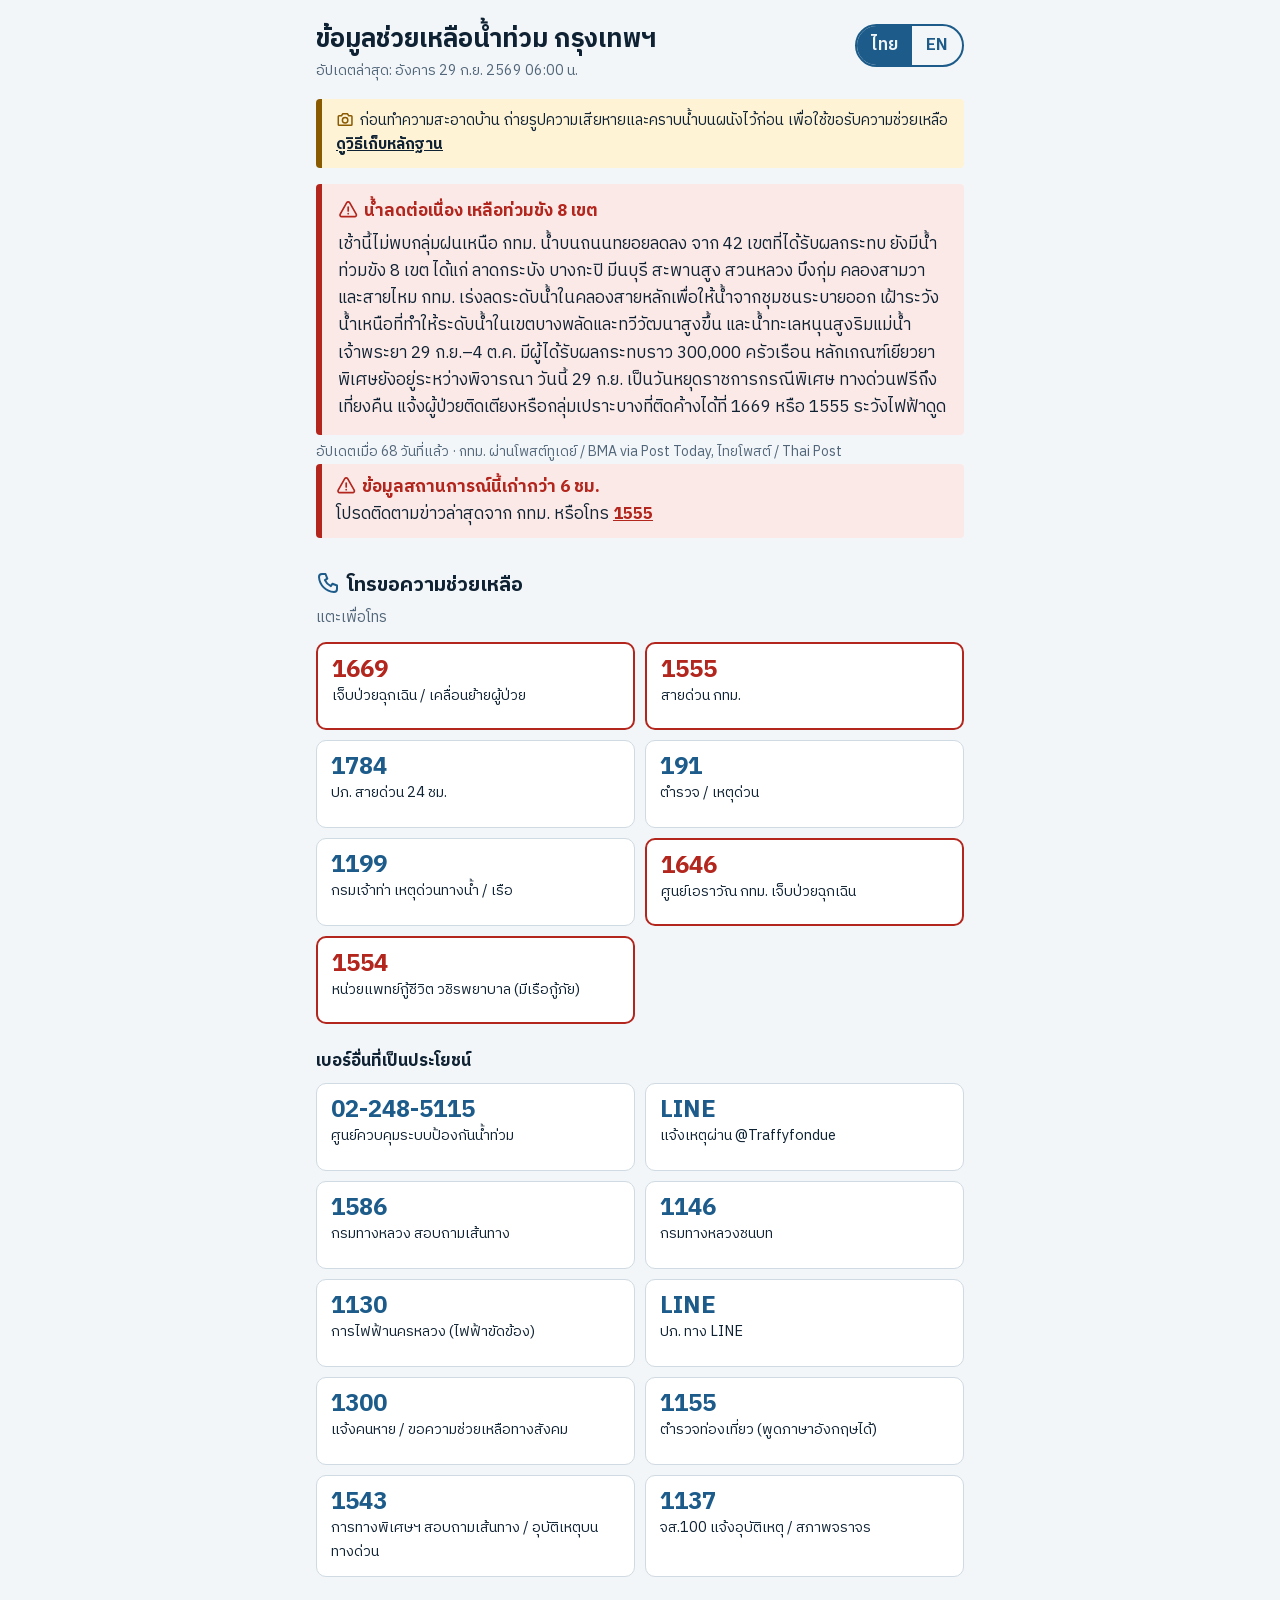
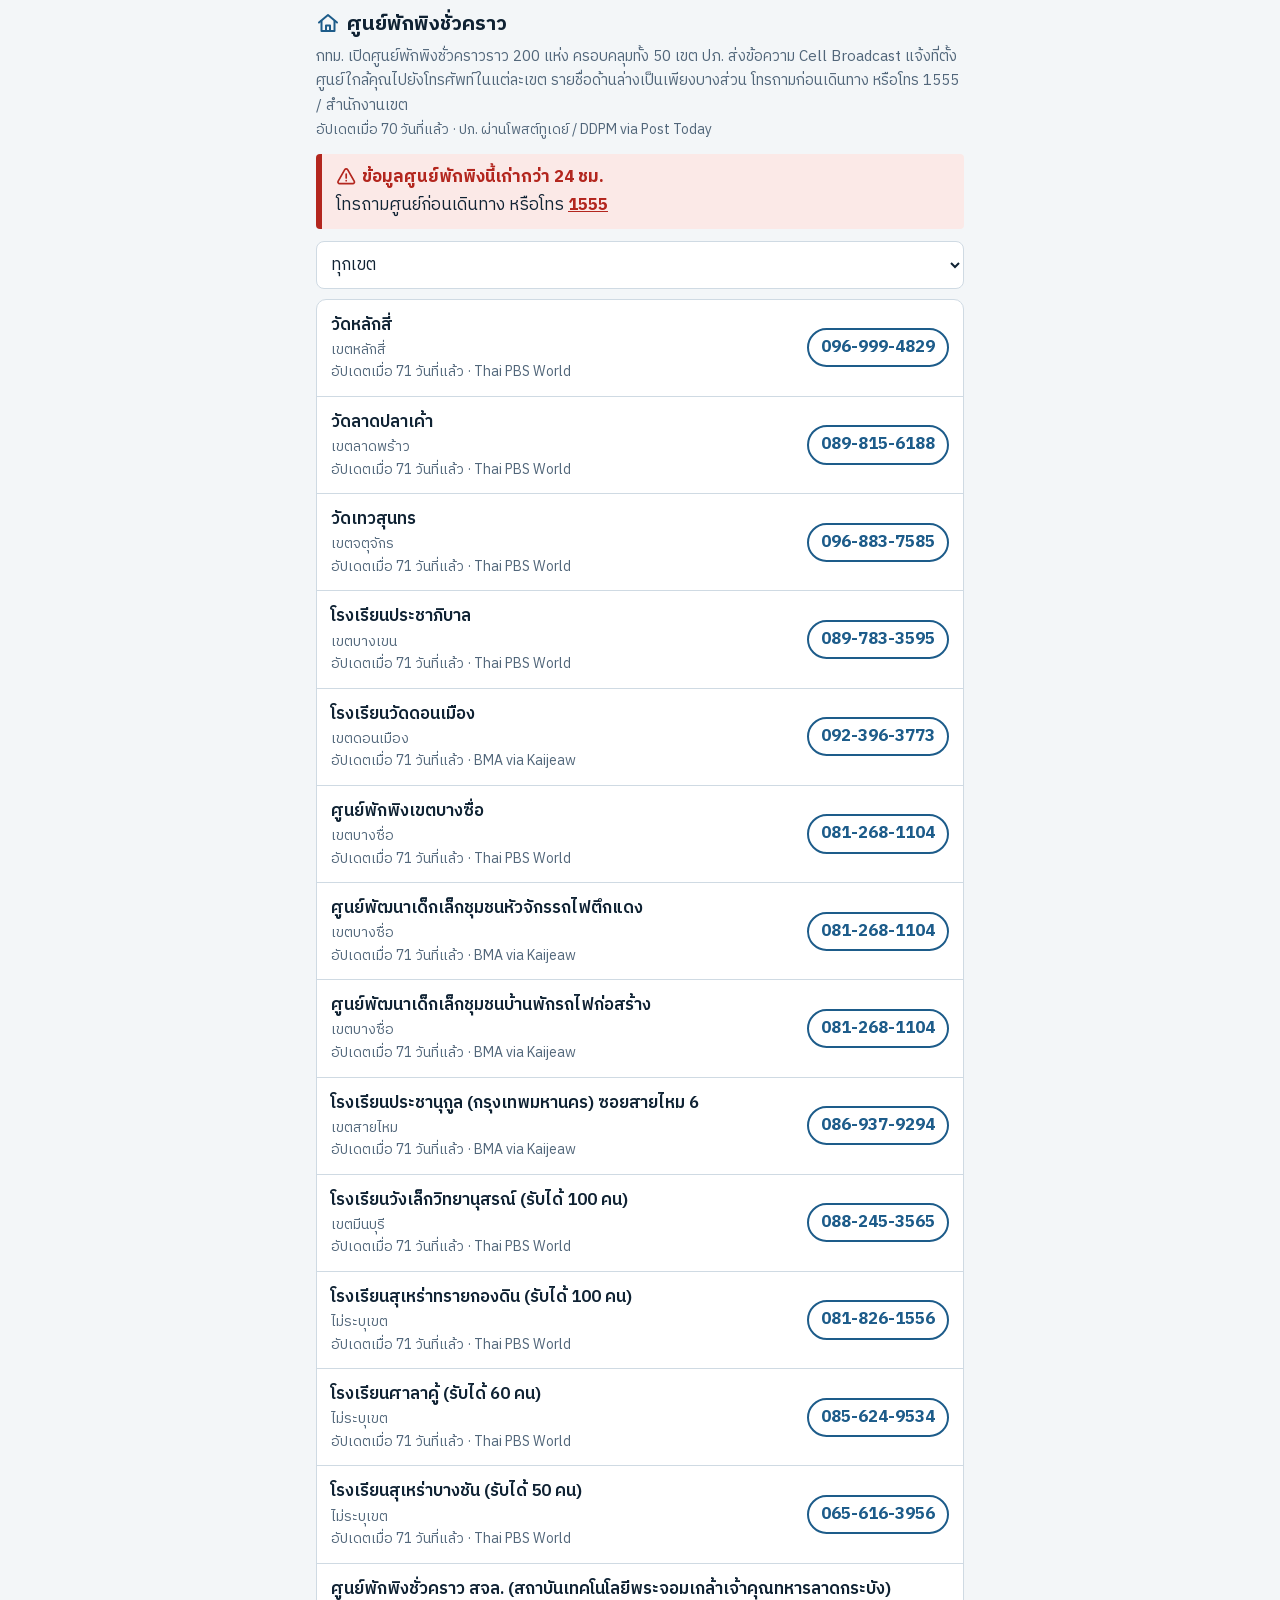
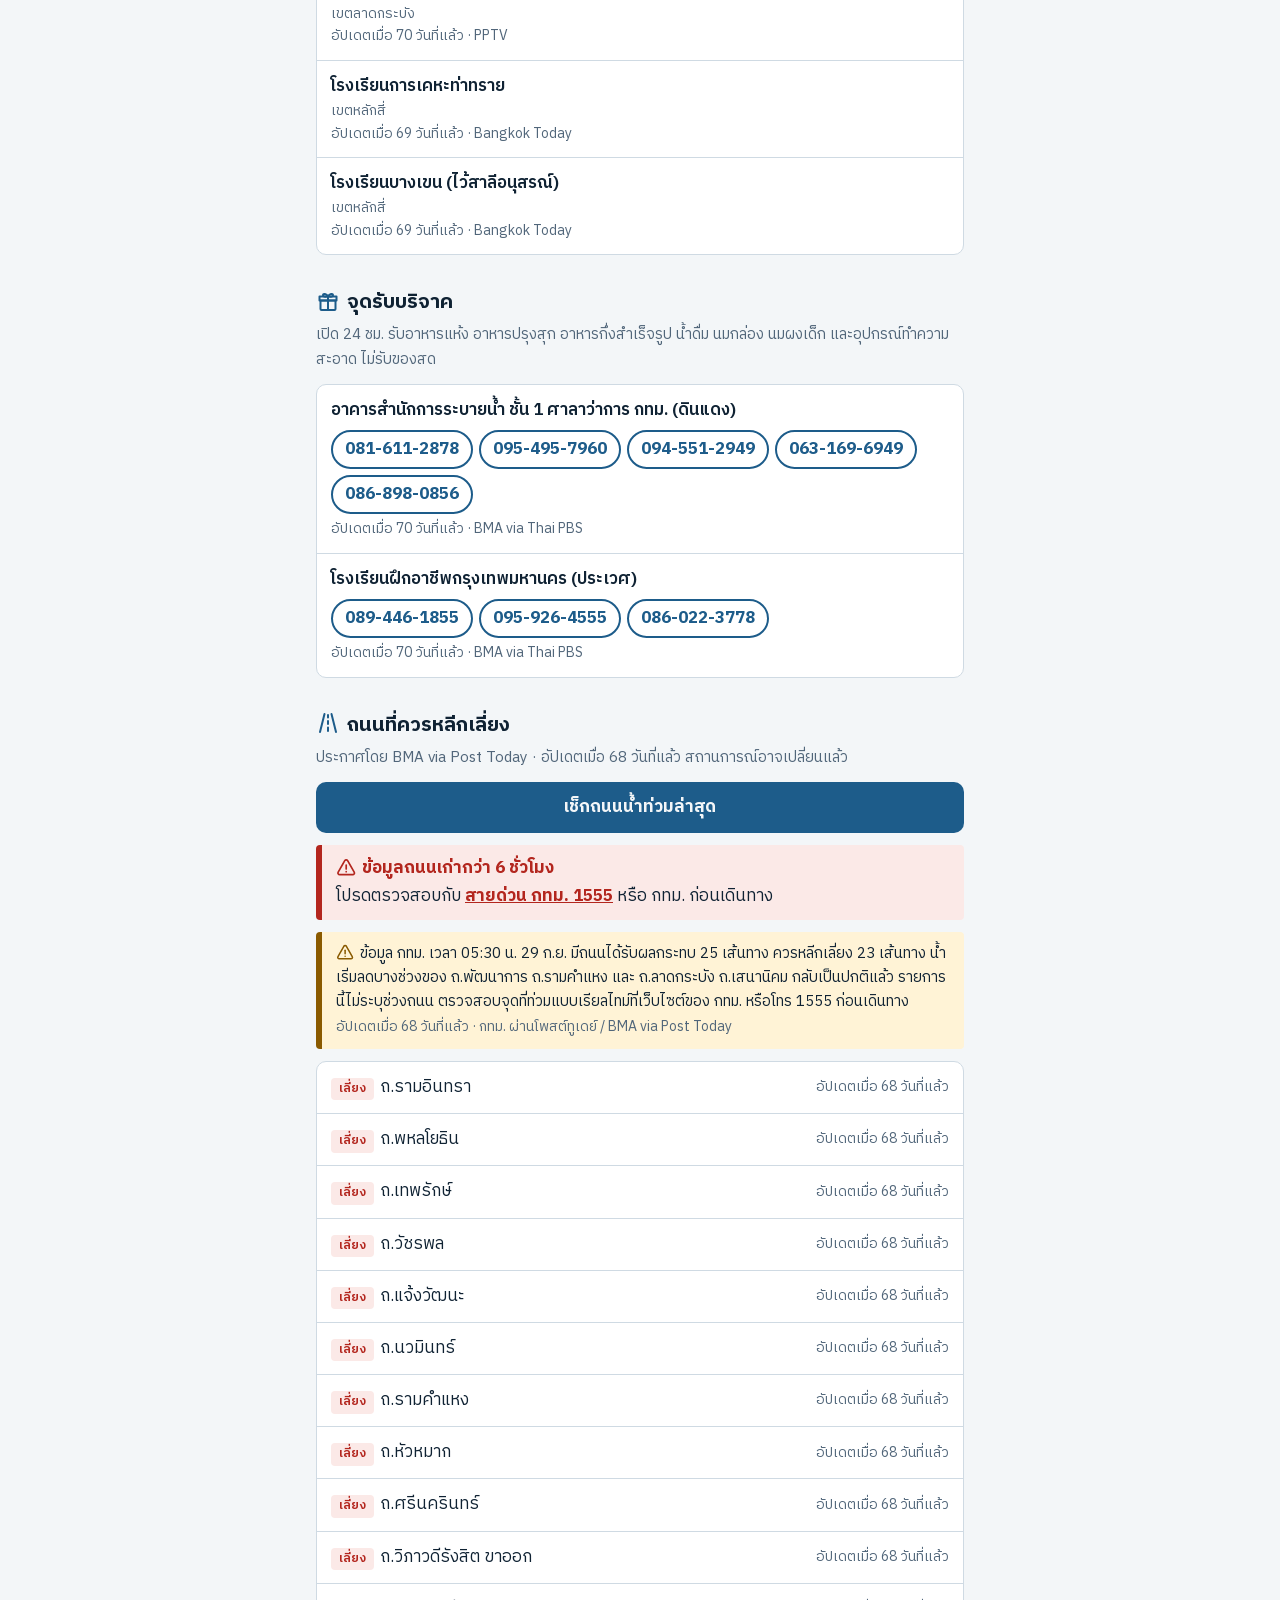
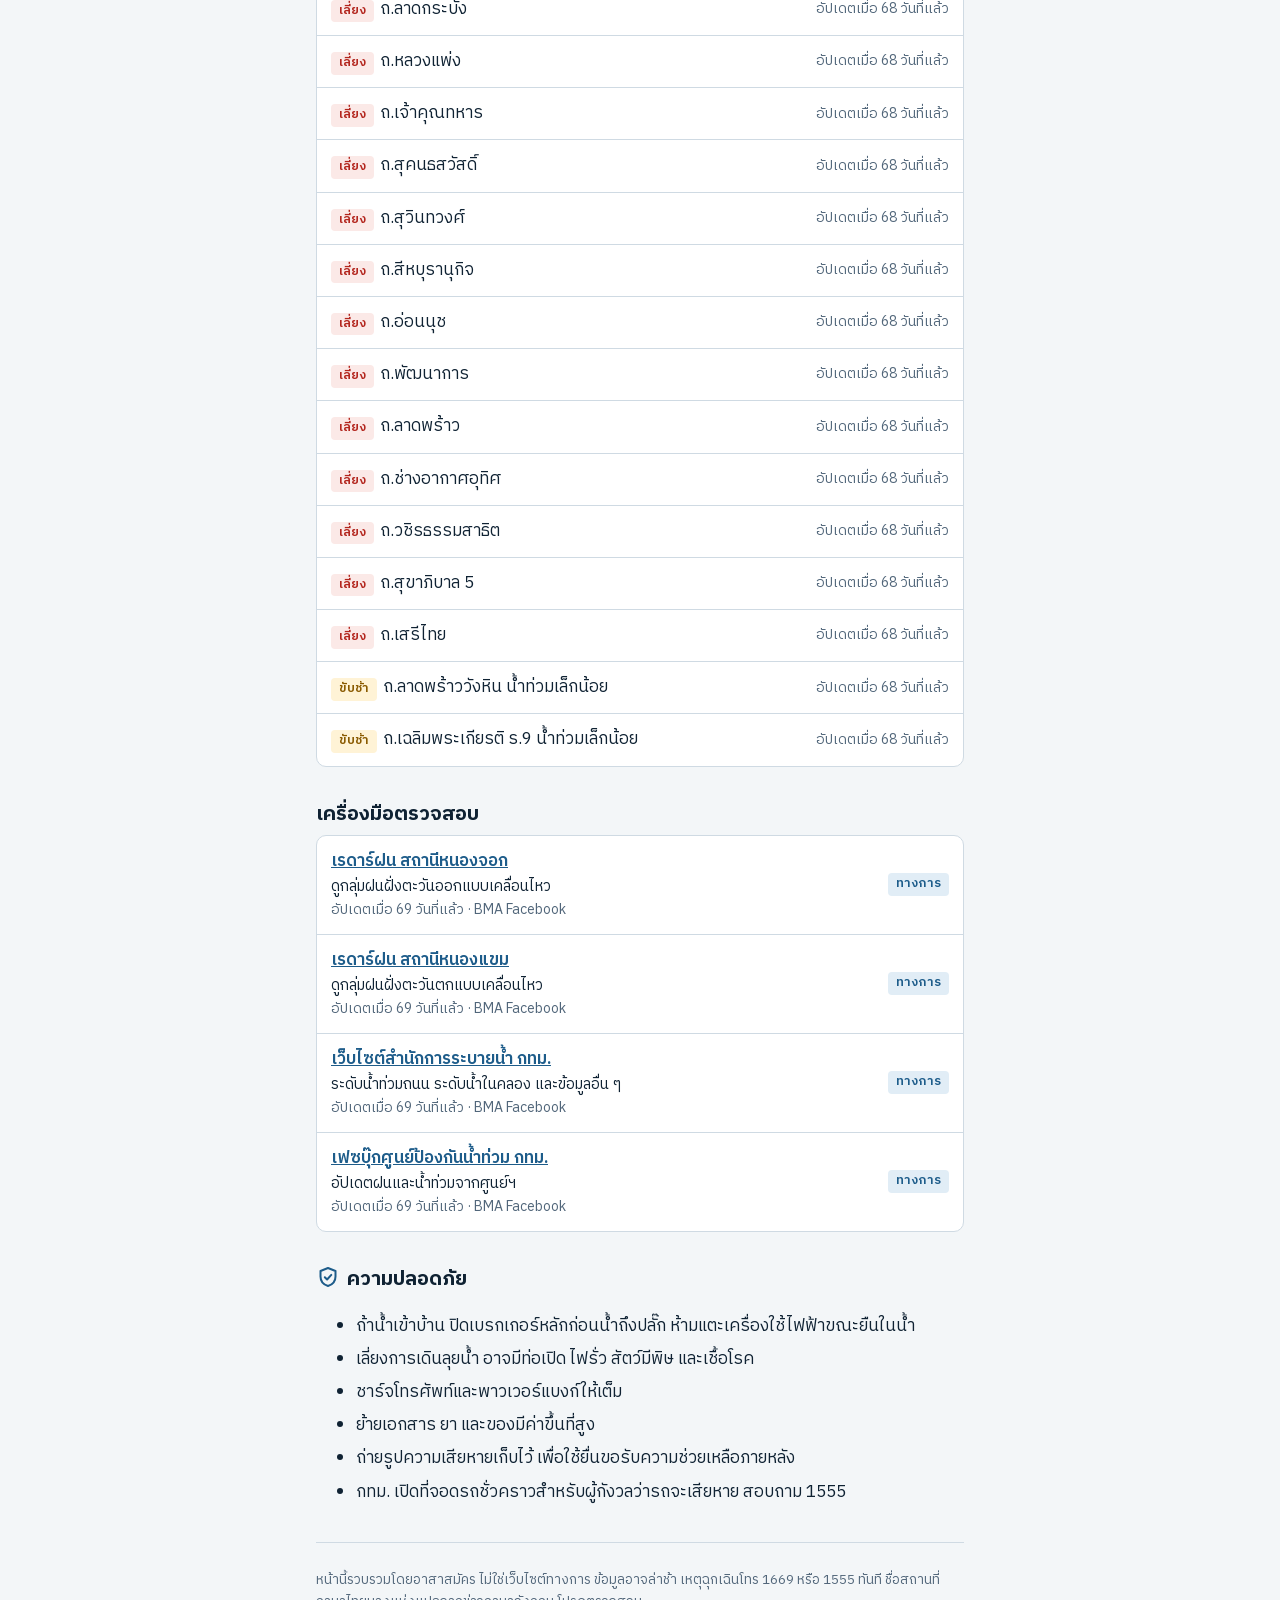
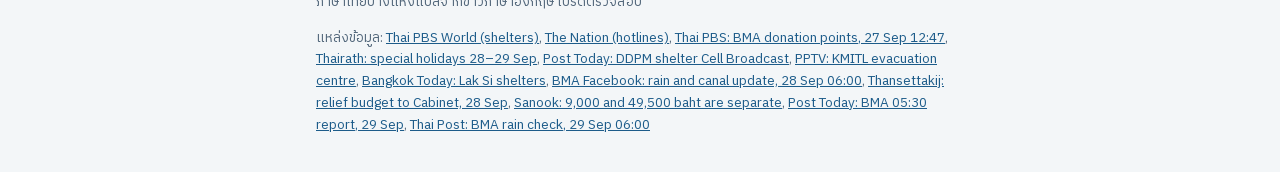
==== commit 76b0397a: "Data: 29 Sep morning update (status 06:00, road note, 25 roads) - status 06:00 (BMA via Post Today, " ====
--- a/index.html
+++ b/index.html
@@ -49,7 +49,7 @@
 <header>
   <div>
     <h1><span data-th>ข้อมูลช่วยเหลือน้ำท่วม กรุงเทพฯ</span><span data-en lang="en">Bangkok flood help</span></h1>
-    <p class="updated" id="updated"><!--render:updated--><span data-th>อัปเดตล่าสุด: จันทร์ 28 ก.ย. 2569 13:37 น.</span><span data-en lang="en">Last updated: Mon 28 Sep 2026, 13:37</span><!--/render:updated--></p>
+    <p class="updated" id="updated"><!--render:updated--><span data-th>อัปเดตล่าสุด: อังคาร 29 ก.ย. 2569 06:00 น.</span><span data-en lang="en">Last updated: Tue 29 Sep 2026, 06:00</span><!--/render:updated--></p>
   </div>
   <div class="lang" role="group" aria-label="Language">
     <button type="button" data-set="th" aria-pressed="true">ไทย</button>
@@ -65,10 +65,10 @@
      scripts/embed-fallback.mjs at deploy time, so the page works without JavaScript.
      Don't edit their contents by hand. -->
 <div class="status" role="status">
-  <svg class="icon" aria-hidden="true" focusable="false"><use href="#i-warning"/></svg><strong id="status-title"><!--render:status-title--><span data-th>น้ำลดหลายจุด แต่ฝั่งตะวันออกยังท่วมสูง</span><span data-en lang="en">Water falling in many areas, but still deep in the east</span><!--/render:status-title--></strong>
-  <p id="status-body"><!--render:status-body--><span data-th>ผู้ว่าฯ กทม. ระบุมีผู้ได้รับผลกระทบราว 700,000 คน กทม. เร่งพร่องน้ำฝั่งตะวันออกเพื่อดึงน้ำออกจากชุมชน พื้นที่น่าห่วงที่สุดคือ เคหะคลองจั่น เคหะร่มเกล้า และลาดกระบัง ซึ่งรัฐกำลังส่งครัวสนามและรถสุขาเข้าไป ถ.วิภาวดีรังสิต รถทุกชนิดผ่านได้แล้ว แต่ย่านรามคำแหง ลาดพร้าว บางกะปิ ศรีนครินทร์ และมีนบุรี ยังท่วมสูง เวลา 13:00 น. ไม่พบกลุ่มฝนเหนือ กทม. รัฐบาลเตรียมเสนอ ครม. วันที่ 29 ก.ย. พิจารณางบกลางเยียวยาผู้ประสบภัย รวมถึงเงินช่วยเหลือ 9,000 บาท และความเสียหายของรถยนต์ ยังไม่ใช่ข้อสรุป วันจันทร์ 28 และอังคาร 29 ก.ย. เป็นวันหยุดราชการกรณีพิเศษ ทางด่วนฟรีถึงคืนวันอังคาร รัฐบาลแถลงทุกวัน 10:00 น. ทาง NBT แจ้งผู้ป่วยติดเตียงหรือกลุ่มเปราะบางที่ติดค้างได้ที่ 1669 หรือ 1555 ระวังไฟฟ้าดูด</span><span data-en lang="en">The governor says about 700,000 people have been affected. The BMA is lowering canal levels in the east to pull water out of communities. The areas of most concern are Kheha Khlong Chan, Kheha Romklao and Lat Krabang, where field kitchens and mobile toilets are being sent. All vehicles can now pass Vibhavadi Rangsit, but Ramkhamhaeng, Lat Phrao, Bang Kapi, Srinakarin and Min Buri are still deeply flooded. As of 13:00, there were no rain clouds over Bangkok. The government will ask the Cabinet on 29 Sep to approve central budget funds for flood relief, which may include a 9,000 baht payment and help for damaged cars. This is not yet decided. Monday 28 and Tuesday 29 Sep are special government holidays; expressways are free until Tuesday night. The government briefs the public every day at 10:00 on NBT. Report stranded bedridden or vulnerable people to 1669 or 1555. Beware of electric shock.</span><!--/render:status-body--></p>
-</div>
-<p class="fresh" id="status-fresh"><!--render:status-fresh--><span class="age" data-ts="2026-09-28T13:37:00+07:00"><span data-th>อัปเดต 28 ก.ย. 13:37 น.</span><span data-en lang="en">updated 28 Sep, 13:37</span></span> · กทม. / BMA, ไทยรัฐ / Thairath, ไทยพีบีเอส / Thai PBS, ฐานเศรษฐกิจ / Thansettakij, กรุงเทพธุรกิจ / Bangkok Biz News<!--/render:status-fresh--></p>
+  <svg class="icon" aria-hidden="true" focusable="false"><use href="#i-warning"/></svg><strong id="status-title"><!--render:status-title--><span data-th>น้ำลดต่อเนื่อง เหลือท่วมขัง 8 เขต</span><span data-en lang="en">Water keeps falling; 8 districts still flooded</span><!--/render:status-title--></strong>
+  <p id="status-body"><!--render:status-body--><span data-th>เช้านี้ไม่พบกลุ่มฝนเหนือ กทม. น้ำบนถนนทยอยลดลง จาก 42 เขตที่ได้รับผลกระทบ ยังมีน้ำท่วมขัง 8 เขต ได้แก่ ลาดกระบัง บางกะปิ มีนบุรี สะพานสูง สวนหลวง บึงกุ่ม คลองสามวา และสายไหม กทม. เร่งลดระดับน้ำในคลองสายหลักเพื่อให้น้ำจากชุมชนระบายออก เฝ้าระวังน้ำเหนือที่ทำให้ระดับน้ำในเขตบางพลัดและทวีวัฒนาสูงขึ้น และน้ำทะเลหนุนสูงริมแม่น้ำเจ้าพระยา 29 ก.ย.–4 ต.ค. มีผู้ได้รับผลกระทบราว 300,000 ครัวเรือน หลักเกณฑ์เยียวยาพิเศษยังอยู่ระหว่างพิจารณา วันนี้ 29 ก.ย. เป็นวันหยุดราชการกรณีพิเศษ ทางด่วนฟรีถึงเที่ยงคืน แจ้งผู้ป่วยติดเตียงหรือกลุ่มเปราะบางที่ติดค้างได้ที่ 1669 หรือ 1555 ระวังไฟฟ้าดูด</span><span data-en lang="en">No rain clouds over Bangkok this morning, and road flooding is falling. Of the 42 districts affected, 8 still have standing water: Lat Krabang, Bang Kapi, Min Buri, Saphan Sung, Suan Luang, Bueng Kum, Khlong Sam Wa and Sai Mai. The BMA is lowering the main canals so water can drain out of communities. Watch for rising water from the north in Bang Phlat and Thawi Watthana, and for high tides along the Chao Phraya from 29 Sep to 4 Oct. About 300,000 households have been affected; special relief criteria are still being considered. Today, 29 Sep, is a special government holiday, and expressways are free until midnight. Report stranded bedridden or vulnerable people to 1669 or 1555. Beware of electric shock.</span><!--/render:status-body--></p>
+</div>
+<p class="fresh" id="status-fresh"><!--render:status-fresh--><span class="age" data-ts="2026-09-29T06:00:00+07:00"><span data-th>อัปเดต 29 ก.ย. 06:00 น.</span><span data-en lang="en">updated 29 Sep, 06:00</span></span> · กทม. ผ่านโพสต์ทูเดย์ / BMA via Post Today, ไทยโพสต์ / Thai Post<!--/render:status-fresh--></p>
 <!-- Shown by app.js when the status is over 6 hours old (needs the current time, so JavaScript only). -->
 <div class="stale" id="status-stale" hidden>
   <strong><svg class="icon" aria-hidden="true" focusable="false"><use href="#i-warning"/></svg><span data-th>ข้อมูลสถานการณ์นี้เก่ากว่า 6 ชม.</span><span data-en lang="en">This update is over 6 hours old.</span></strong><br>
@@ -129,42 +129,38 @@
 <li><div><div class="name"><span data-th>โรงเรียนฝึกอาชีพกรุงเทพมหานคร (ประเวศ)</span><span data-en lang="en">BMA Vocational Training School (Prawet)</span></div><div class="phones"><a class="tel" href="tel:0894461855">089-446-1855</a><a class="tel" href="tel:0959264555">095-926-4555</a><a class="tel" href="tel:0860223778">086-022-3778</a></div><div class="meta"><span class="age" data-ts="2026-09-27T12:47:00+07:00"><span data-th>อัปเดต 27 ก.ย. 12:47 น.</span><span data-en lang="en">updated 27 Sep, 12:47</span></span> · <span lang="en">BMA via Thai PBS</span></div></div></li></ul><!--/render:donations--></div>
 
 <h2><svg class="icon" aria-hidden="true" focusable="false"><use href="#i-road"/></svg><span data-th>ถนนที่ควรหลีกเลี่ยง</span><span data-en lang="en">Roads to avoid</span></h2>
-<p class="sub" id="roads-sub"><!--render:roads-sub--><span data-th>ประกาศโดย <span lang="en">BMA via Thansettakij</span> · </span><span data-en lang="en">Source: BMA via Thansettakij · </span><span class="age" data-ts="2026-09-28T10:00:00+07:00"><span data-th>อัปเดต 28 ก.ย. 10:00 น.</span><span data-en lang="en">updated 28 Sep, 10:00</span></span><span data-th> สถานการณ์อาจเปลี่ยนแล้ว</span><span data-en lang="en">. Conditions may have changed since.</span><!--/render:roads-sub--></p>
+<p class="sub" id="roads-sub"><!--render:roads-sub--><span data-th>ประกาศโดย <span lang="en">BMA via Post Today</span> · </span><span data-en lang="en">Source: BMA via Post Today · </span><span class="age" data-ts="2026-09-29T05:30:00+07:00"><span data-th>อัปเดต 29 ก.ย. 05:30 น.</span><span data-en lang="en">updated 29 Sep, 05:30</span></span><span data-th> สถานการณ์อาจเปลี่ยนแล้ว</span><span data-en lang="en">. Conditions may have changed since.</span><!--/render:roads-sub--></p>
 <div class="live" id="roads-live"><!--render:roads-live--><a class="live-btn" href="https://now.bangkok.go.th/flood-alert.html"><span data-th>เช็กถนนน้ำท่วมล่าสุด</span><span data-en lang="en">Check live road flooding</span></a><!--/render:roads-live--></div>
 <div class="stale" id="roads-stale" hidden>
   <strong><svg class="icon" aria-hidden="true" focusable="false"><use href="#i-warning"/></svg><span data-th>ข้อมูลถนนเก่ากว่า 6 ชั่วโมง</span><span data-en lang="en">Road information is over 6 hours old</span></strong><br>
   <span data-th>โปรดตรวจสอบกับ <a href="tel:1555">สายด่วน กทม. 1555</a> หรือ กทม. ก่อนเดินทาง</span><span data-en lang="en">Please check with the <a href="tel:1555">BMA hotline 1555</a> or the BMA before travelling.</span>
 </div>
-<div class="note" id="roads-note"><!--render:roads-note--><svg class="icon" aria-hidden="true" focusable="false"><use href="#i-warning"/></svg><span data-th>ข้อมูลศูนย์ป้องกันน้ำท่วม กทม. เวลา 10:00 น. 28 ก.ย. ซอยและชุมชนที่ยังท่วมสูง: เคหะคลองจั่น เคหะร่มเกล้า เคหะรามอินทรา เคหะออเงิน ซ.ประเสริฐมนูกิจ 27 ซ.ลาดพร้าว 101/1, 122 และ 130 ซ.รามคำแหง 24, 60 (สุเหร่าน้อย) และ 127/3 หมู่บ้านฉัตรแก้ว แฮปปี้แลนด์ ซ.ร่มเกล้า 24 ซ.เพิ่มสิน 36 ซ.พหลโยธิน 54 ถ.สุขาภิบาล 5 ซ.55 หมู่บ้านนภาวัลย์ สายไหม ซ.เสรีไทย 57 และ ซ.หทัยราษฎร์ 9 มีนบุรี ตรวจสอบแบบเรียลไทม์ที่เว็บไซต์ของ กทม. หรือโทร 1555 ก่อนเดินทาง</span><span data-en lang="en">BMA Flood Control Centre data, 10:00, 28 Sep. Sois and communities still deeply flooded: Kheha Khlong Chan, Kheha Romklao, Kheha Ram Intra, Kheha O Ngoen, Prasert Manukit Soi 27, Lat Phrao Soi 101/1, 122 and 130, Ramkhamhaeng Soi 24, 60 (Surao Noi) and 127/3, Chatkaew Happy Land village, Romklao Soi 24, Phoem Sin Soi 36, Phahon Yothin Soi 54, Sukhaphiban 5 Soi 55, Naphawan village (Sai Mai), Seri Thai Soi 57 and Hathairat Soi 9 (Min Buri). Check in real time on the BMA website or call 1555 before travelling.</span><br><span class="meta"><span class="age" data-ts="2026-09-28T10:00:00+07:00"><span data-th>อัปเดต 28 ก.ย. 10:00 น.</span><span data-en lang="en">updated 28 Sep, 10:00</span></span> · กทม. ผ่านฐานเศรษฐกิจ / BMA via Thansettakij</span><!--/render:roads-note--></div>
-<ul class="list" id="roads"><!--render:roads--><li><span class="road"><span class="tag avoid"><span data-th>เลี่ยง</span><span data-en lang="en">Avoid</span></span><span class="rn"><span data-th>ถ.รามคำแหง (ตัด ถ.พระราม 9 – แยกลำสาลี)</span><span data-en lang="en">Ramkhamhaeng Rd (Rama 9 Rd – Lam Sali junction)</span></span></span><span class="meta age-col"><span class="age" data-ts="2026-09-28T10:00:00+07:00"><span data-th>อัปเดต 28 ก.ย. 10:00 น.</span><span data-en lang="en">updated 28 Sep, 10:00</span></span></span></li>
-<li><span class="road"><span class="tag avoid"><span data-th>เลี่ยง</span><span data-en lang="en">Avoid</span></span><span class="rn"><span data-th>ซ.รามคำแหง 24</span><span data-en lang="en">Ramkhamhaeng Soi 24</span></span></span><span class="meta age-col"><span class="age" data-ts="2026-09-28T10:00:00+07:00"><span data-th>อัปเดต 28 ก.ย. 10:00 น.</span><span data-en lang="en">updated 28 Sep, 10:00</span></span></span></li>
-<li><span class="road"><span class="tag avoid"><span data-th>เลี่ยง</span><span data-en lang="en">Avoid</span></span><span class="rn"><span data-th>ถ.ศรีนครินทร์ (แยกลำสาลี – ตัด ถ.พัฒนาการ)</span><span data-en lang="en">Srinakarin Rd (Lam Sali junction – Pattanakan Rd)</span></span></span><span class="meta age-col"><span class="age" data-ts="2026-09-28T10:00:00+07:00"><span data-th>อัปเดต 28 ก.ย. 10:00 น.</span><span data-en lang="en">updated 28 Sep, 10:00</span></span></span></li>
-<li><span class="road"><span class="tag avoid"><span data-th>เลี่ยง</span><span data-en lang="en">Avoid</span></span><span class="rn"><span data-th>ถ.ลาดพร้าว (ตัด ถ.ประดิษฐ์มนูธรรม, แยกแฮปปี้แลนด์ และแยกบางกะปิ)</span><span data-en lang="en">Lat Phrao Rd (Pradit Manutham Rd, Happy Land junction and Bang Kapi junction)</span></span></span><span class="meta age-col"><span class="age" data-ts="2026-09-28T10:00:00+07:00"><span data-th>อัปเดต 28 ก.ย. 10:00 น.</span><span data-en lang="en">updated 28 Sep, 10:00</span></span></span></li>
-<li><span class="road"><span class="tag avoid"><span data-th>เลี่ยง</span><span data-en lang="en">Avoid</span></span><span class="rn"><span data-th>ถ.นวมินทร์ (แยกประเสริฐมนูกิจ – แยกบางกะปิ)</span><span data-en lang="en">Nawamin Rd (Prasert Manukit junction – Bang Kapi junction)</span></span></span><span class="meta age-col"><span class="age" data-ts="2026-09-28T10:00:00+07:00"><span data-th>อัปเดต 28 ก.ย. 10:00 น.</span><span data-en lang="en">updated 28 Sep, 10:00</span></span></span></li>
-<li><span class="road"><span class="tag avoid"><span data-th>เลี่ยง</span><span data-en lang="en">Avoid</span></span><span class="rn"><span data-th>ถ.เสรีไทย (แยกศรีบูรพา – ตัด ถ.ลาดพร้าว)</span><span data-en lang="en">Seri Thai Rd (Si Burapha junction – Lat Phrao Rd)</span></span></span><span class="meta age-col"><span class="age" data-ts="2026-09-28T10:00:00+07:00"><span data-th>อัปเดต 28 ก.ย. 10:00 น.</span><span data-en lang="en">updated 28 Sep, 10:00</span></span></span></li>
-<li><span class="road"><span class="tag avoid"><span data-th>เลี่ยง</span><span data-en lang="en">Avoid</span></span><span class="rn"><span data-th>ถ.สุวินทวงศ์ (มีนบุรี – วัดแสนสุข และแยกเมืองมีน – แยกราษฎร์อุทิศ)</span><span data-en lang="en">Suwinthawong Rd (Min Buri – Wat Saen Suk, and Mueang Min – Rat Uthit junctions)</span></span></span><span class="meta age-col"><span class="age" data-ts="2026-09-28T10:00:00+07:00"><span data-th>อัปเดต 28 ก.ย. 10:00 น.</span><span data-en lang="en">updated 28 Sep, 10:00</span></span></span></li>
-<li><span class="road"><span class="tag avoid"><span data-th>เลี่ยง</span><span data-en lang="en">Avoid</span></span><span class="rn"><span data-th>ถ.สีหบุรานุกิจ (แยกเมืองมีน – หน้าสำนักงานเขตมีนบุรี)</span><span data-en lang="en">Sihaburanukit Rd (Mueang Min junction – Min Buri district office)</span></span></span><span class="meta age-col"><span class="age" data-ts="2026-09-28T10:00:00+07:00"><span data-th>อัปเดต 28 ก.ย. 10:00 น.</span><span data-en lang="en">updated 28 Sep, 10:00</span></span></span></li>
-<li><span class="road"><span class="tag avoid"><span data-th>เลี่ยง</span><span data-en lang="en">Avoid</span></span><span class="rn"><span data-th>ถ.กรุงเทพกรีฑา (ท่วมตลอดสาย)</span><span data-en lang="en">Krungthep Kreetha Rd (flooded along its whole length)</span></span></span><span class="meta age-col"><span class="age" data-ts="2026-09-28T10:00:00+07:00"><span data-th>อัปเดต 28 ก.ย. 10:00 น.</span><span data-en lang="en">updated 28 Sep, 10:00</span></span></span></li>
-<li><span class="road"><span class="tag avoid"><span data-th>เลี่ยง</span><span data-en lang="en">Avoid</span></span><span class="rn"><span data-th>ถ.เทศบาลสงเคราะห์ (สัญจรลำบากมาก)</span><span data-en lang="en">Thetsaban Songkhro Rd (very difficult to pass)</span></span></span><span class="meta age-col"><span class="age" data-ts="2026-09-28T10:00:00+07:00"><span data-th>อัปเดต 28 ก.ย. 10:00 น.</span><span data-en lang="en">updated 28 Sep, 10:00</span></span></span></li>
-<li><span class="road"><span class="tag avoid"><span data-th>เลี่ยง</span><span data-en lang="en">Avoid</span></span><span class="rn"><span data-th>ถ.งามวงศ์วาน (หน้าเรือนจำคลองเปรม และหน้าซอยชินเขต)</span><span data-en lang="en">Ngam Wong Wan Rd (at Khlong Prem Prison and Soi Chinnakhet)</span></span></span><span class="meta age-col"><span class="age" data-ts="2026-09-28T10:00:00+07:00"><span data-th>อัปเดต 28 ก.ย. 10:00 น.</span><span data-en lang="en">updated 28 Sep, 10:00</span></span></span></li>
-<li><span class="road"><span class="tag avoid"><span data-th>เลี่ยง</span><span data-en lang="en">Avoid</span></span><span class="rn"><span data-th>ถ.พหลโยธิน (หน้า ม.เกษตรฯ – กรมป่าไม้)</span><span data-en lang="en">Phahon Yothin Rd (Kasetsart University – Royal Forest Department)</span></span></span><span class="meta age-col"><span class="age" data-ts="2026-09-28T10:00:00+07:00"><span data-th>อัปเดต 28 ก.ย. 10:00 น.</span><span data-en lang="en">updated 28 Sep, 10:00</span></span></span></li>
-<li><span class="road"><span class="tag avoid"><span data-th>เลี่ยง</span><span data-en lang="en">Avoid</span></span><span class="rn"><span data-th>ซ.ร่มเกล้า 24</span><span data-en lang="en">Romklao Soi 24</span></span></span><span class="meta age-col"><span class="age" data-ts="2026-09-28T10:00:00+07:00"><span data-th>อัปเดต 28 ก.ย. 10:00 น.</span><span data-en lang="en">updated 28 Sep, 10:00</span></span></span></li>
-<li><span class="road"><span class="tag avoid"><span data-th>เลี่ยง</span><span data-en lang="en">Avoid</span></span><span class="rn"><span data-th>ซ.ประเสริฐมนูกิจ 27</span><span data-en lang="en">Prasert Manukit Soi 27</span></span></span><span class="meta age-col"><span class="age" data-ts="2026-09-28T10:00:00+07:00"><span data-th>อัปเดต 28 ก.ย. 10:00 น.</span><span data-en lang="en">updated 28 Sep, 10:00</span></span></span></li>
-<li><span class="road"><span class="tag avoid"><span data-th>เลี่ยง</span><span data-en lang="en">Avoid</span></span><span class="rn"><span data-th>ถ.นักกีฬาแหลมทอง</span><span data-en lang="en">Nak Kila Laem Thong Rd</span></span></span><span class="meta age-col"><span class="age" data-ts="2026-09-28T10:00:00+07:00"><span data-th>อัปเดต 28 ก.ย. 10:00 น.</span><span data-en lang="en">updated 28 Sep, 10:00</span></span></span></li>
-<li><span class="road"><span class="tag slow"><span data-th>ขับช้า</span><span data-en lang="en">Drive slowly</span></span><span class="rn"><span data-th>ถ.รามคำแหง (แยกลำสาลี – ซ.รามคำแหง 129/4) รถยนต์ผ่านได้</span><span data-en lang="en">Ramkhamhaeng Rd (Lam Sali junction – Soi 129/4), cars can pass</span></span></span><span class="meta age-col"><span class="age" data-ts="2026-09-28T10:00:00+07:00"><span data-th>อัปเดต 28 ก.ย. 10:00 น.</span><span data-en lang="en">updated 28 Sep, 10:00</span></span></span></li>
-<li><span class="road"><span class="tag slow"><span data-th>ขับช้า</span><span data-en lang="en">Drive slowly</span></span><span class="rn"><span data-th>ถ.ศรีนครินทร์ (ถ.พัฒนาการ – สุขุมวิท 77) รถเล็กผ่านได้</span><span data-en lang="en">Srinakarin Rd (Pattanakan Rd – Sukhumvit 77), small cars can pass</span></span></span><span class="meta age-col"><span class="age" data-ts="2026-09-28T10:00:00+07:00"><span data-th>อัปเดต 28 ก.ย. 10:00 น.</span><span data-en lang="en">updated 28 Sep, 10:00</span></span></span></li>
-<li><span class="road"><span class="tag slow"><span data-th>ขับช้า</span><span data-en lang="en">Drive slowly</span></span><span class="rn"><span data-th>ถ.เสรีไทย (แยกศรีบูรพา – ทางเข้ามอเตอร์เวย์ และ ซ.เสรีไทย 71 – แยกสีหบุรานุกิจ)</span><span data-en lang="en">Seri Thai Rd (Si Burapha junction – motorway entrance, and Soi 71 – Sihaburanukit junction)</span></span></span><span class="meta age-col"><span class="age" data-ts="2026-09-28T10:00:00+07:00"><span data-th>อัปเดต 28 ก.ย. 10:00 น.</span><span data-en lang="en">updated 28 Sep, 10:00</span></span></span></li>
-<li><span class="road"><span class="tag slow"><span data-th>ขับช้า</span><span data-en lang="en">Drive slowly</span></span><span class="rn"><span data-th>ถ.แจ้งวัฒนะ (โทรคมนาคม – ศูนย์ราชการ และแยกหลักสี่ – วงเวียนบางเขน) น้ำท่วมเล็กน้อย</span><span data-en lang="en">Chaeng Watthana Rd (NT office – Government Complex, and Lak Si junction – Bang Khen roundabout), light flooding</span></span></span><span class="meta age-col"><span class="age" data-ts="2026-09-28T10:00:00+07:00"><span data-th>อัปเดต 28 ก.ย. 10:00 น.</span><span data-en lang="en">updated 28 Sep, 10:00</span></span></span></li>
-<li><span class="road"><span class="tag slow"><span data-th>ขับช้า</span><span data-en lang="en">Drive slowly</span></span><span class="rn"><span data-th>ถ.พหลโยธิน (วงเวียนบางเขน – กรมทหารราบที่ 11 และ ซ.พหลโยธิน 58)</span><span data-en lang="en">Phahon Yothin Rd (Bang Khen roundabout – 11th Infantry Regiment, and Soi 58)</span></span></span><span class="meta age-col"><span class="age" data-ts="2026-09-28T10:00:00+07:00"><span data-th>อัปเดต 28 ก.ย. 10:00 น.</span><span data-en lang="en">updated 28 Sep, 10:00</span></span></span></li>
-<li><span class="road"><span class="tag slow"><span data-th>ขับช้า</span><span data-en lang="en">Drive slowly</span></span><span class="rn"><span data-th>ถ.รามอินทรา (วงเวียนบางเขน – ซ.รามอินทรา 9)</span><span data-en lang="en">Ram Intra Rd (Bang Khen roundabout – Soi 9)</span></span></span><span class="meta age-col"><span class="age" data-ts="2026-09-28T10:00:00+07:00"><span data-th>อัปเดต 28 ก.ย. 10:00 น.</span><span data-en lang="en">updated 28 Sep, 10:00</span></span></span></li>
-<li><span class="road"><span class="tag slow"><span data-th>ขับช้า</span><span data-en lang="en">Drive slowly</span></span><span class="rn"><span data-th>ถ.วิภาวดีรังสิต ขาออก แยกหลักสี่ (เฉพาะทางคู่ขนาน)</span><span data-en lang="en">Vibhavadi Rangsit Rd outbound, Lak Si junction (frontage road only)</span></span></span><span class="meta age-col"><span class="age" data-ts="2026-09-28T10:00:00+07:00"><span data-th>อัปเดต 28 ก.ย. 10:00 น.</span><span data-en lang="en">updated 28 Sep, 10:00</span></span></span></li>
-<li><span class="road"><span class="tag slow"><span data-th>ขับช้า</span><span data-en lang="en">Drive slowly</span></span><span class="rn"><span data-th>ถ.นวมินทร์ (แยกนวมินทร์-รามอินทรา – แยกประเสริฐมนูกิจ) รถเล็กผ่านได้</span><span data-en lang="en">Nawamin Rd (Nawamin–Ram Intra junction – Prasert Manukit junction), small cars can pass</span></span></span><span class="meta age-col"><span class="age" data-ts="2026-09-28T10:00:00+07:00"><span data-th>อัปเดต 28 ก.ย. 10:00 น.</span><span data-en lang="en">updated 28 Sep, 10:00</span></span></span></li>
-<li><span class="road"><span class="tag slow"><span data-th>ขับช้า</span><span data-en lang="en">Drive slowly</span></span><span class="rn"><span data-th>ถ.ลาดกระบัง (คลองตาพุก – ซ.ลาดกระบัง 14/1 และคลองบัวเกราะ – แยกกิ่งแก้ว)</span><span data-en lang="en">Lat Krabang Rd (Khlong Ta Phuk – Soi 14/1, and Khlong Bua Kro – King Kaeo junction)</span></span></span><span class="meta age-col"><span class="age" data-ts="2026-09-28T10:00:00+07:00"><span data-th>อัปเดต 28 ก.ย. 10:00 น.</span><span data-en lang="en">updated 28 Sep, 10:00</span></span></span></li>
-<li><span class="road"><span class="tag slow"><span data-th>ขับช้า</span><span data-en lang="en">Drive slowly</span></span><span class="rn"><span data-th>ถ.สรงประภา (ถ.วิภาวดีรังสิต – คลองเปรม และช่วงซอย 26–30) น้ำท่วมเล็กน้อย</span><span data-en lang="en">Song Prapha Rd (Vibhavadi Rangsit – Khlong Prem, and Soi 26–30), light flooding</span></span></span><span class="meta age-col"><span class="age" data-ts="2026-09-28T10:00:00+07:00"><span data-th>อัปเดต 28 ก.ย. 10:00 น.</span><span data-en lang="en">updated 28 Sep, 10:00</span></span></span></li>
-<li><span class="road"><span class="tag slow"><span data-th>ขับช้า</span><span data-en lang="en">Drive slowly</span></span><span class="rn"><span data-th>ถ.เทพรักษ์ (ถ.พหลโยธิน – คลองบางเขน และ ถ.พหลโยธิน – ถ.สุขาภิบาล 5) น้ำท่วมเล็กน้อย</span><span data-en lang="en">Thep Rak Rd (Phahon Yothin – Khlong Bang Khen, and Phahon Yothin – Sukhaphiban 5), light flooding</span></span></span><span class="meta age-col"><span class="age" data-ts="2026-09-28T10:00:00+07:00"><span data-th>อัปเดต 28 ก.ย. 10:00 น.</span><span data-en lang="en">updated 28 Sep, 10:00</span></span></span></li>
-<li><span class="road"><span class="tag slow"><span data-th>ขับช้า</span><span data-en lang="en">Drive slowly</span></span><span class="rn"><span data-th>ถ.นวลจันทร์ น้ำท่วมบางช่วง</span><span data-en lang="en">Nuanchan Rd, flooded in parts</span></span></span><span class="meta age-col"><span class="age" data-ts="2026-09-28T10:00:00+07:00"><span data-th>อัปเดต 28 ก.ย. 10:00 น.</span><span data-en lang="en">updated 28 Sep, 10:00</span></span></span></li>
-<li><span class="road"><span class="tag slow"><span data-th>ขับช้า</span><span data-en lang="en">Drive slowly</span></span><span class="rn"><span data-th>ถ.เพชรบุรี (สะพานคลองตัน) น้ำท่วม สัญจรได้</span><span data-en lang="en">Phetchaburi Rd (Khlong Tan bridge), flooded but passable</span></span></span><span class="meta age-col"><span class="age" data-ts="2026-09-28T10:00:00+07:00"><span data-th>อัปเดต 28 ก.ย. 10:00 น.</span><span data-en lang="en">updated 28 Sep, 10:00</span></span></span></li>
-<li><span class="road"><span class="tag slow"><span data-th>ขับช้า</span><span data-en lang="en">Drive slowly</span></span><span class="rn"><span data-th>ถ.เสนานิคม น้ำท่วม เริ่มสัญจรได้</span><span data-en lang="en">Sena Nikhom Rd, flooded but starting to be passable</span></span></span><span class="meta age-col"><span class="age" data-ts="2026-09-28T10:00:00+07:00"><span data-th>อัปเดต 28 ก.ย. 10:00 น.</span><span data-en lang="en">updated 28 Sep, 10:00</span></span></span></li><!--/render:roads--></ul>
+<div class="note" id="roads-note"><!--render:roads-note--><svg class="icon" aria-hidden="true" focusable="false"><use href="#i-warning"/></svg><span data-th>ข้อมูล กทม. เวลา 05:30 น. 29 ก.ย. มีถนนได้รับผลกระทบ 25 เส้นทาง ควรหลีกเลี่ยง 23 เส้นทาง น้ำเริ่มลดบางช่วงของ ถ.พัฒนาการ ถ.รามคำแหง และ ถ.ลาดกระบัง ถ.เสนานิคม กลับเป็นปกติแล้ว รายการนี้ไม่ระบุช่วงถนน ตรวจสอบจุดที่ท่วมแบบเรียลไทม์ที่เว็บไซต์ของ กทม. หรือโทร 1555 ก่อนเดินทาง</span><span data-en lang="en">BMA data, 05:30, 29 Sep: 25 roads affected, 23 to avoid. Water is starting to fall on parts of Pattanakan, Ramkhamhaeng and Lat Krabang roads, and Sena Nikhom is back to normal. This list doesn&#39;t give road sections: check the exact flooded spots on the BMA&#39;s real-time website or call 1555 before travelling.</span><br><span class="meta"><span class="age" data-ts="2026-09-29T05:30:00+07:00"><span data-th>อัปเดต 29 ก.ย. 05:30 น.</span><span data-en lang="en">updated 29 Sep, 05:30</span></span> · กทม. ผ่านโพสต์ทูเดย์ / BMA via Post Today</span><!--/render:roads-note--></div>
+<ul class="list" id="roads"><!--render:roads--><li><span class="road"><span class="tag avoid"><span data-th>เลี่ยง</span><span data-en lang="en">Avoid</span></span><span class="rn"><span data-th>ถ.รามอินทรา</span><span data-en lang="en">Ram Intra Rd</span></span></span><span class="meta age-col"><span class="age" data-ts="2026-09-29T05:30:00+07:00"><span data-th>อัปเดต 29 ก.ย. 05:30 น.</span><span data-en lang="en">updated 29 Sep, 05:30</span></span></span></li>
+<li><span class="road"><span class="tag avoid"><span data-th>เลี่ยง</span><span data-en lang="en">Avoid</span></span><span class="rn"><span data-th>ถ.พหลโยธิน</span><span data-en lang="en">Phahon Yothin Rd</span></span></span><span class="meta age-col"><span class="age" data-ts="2026-09-29T05:30:00+07:00"><span data-th>อัปเดต 29 ก.ย. 05:30 น.</span><span data-en lang="en">updated 29 Sep, 05:30</span></span></span></li>
+<li><span class="road"><span class="tag avoid"><span data-th>เลี่ยง</span><span data-en lang="en">Avoid</span></span><span class="rn"><span data-th>ถ.เทพรักษ์</span><span data-en lang="en">Thep Rak Rd</span></span></span><span class="meta age-col"><span class="age" data-ts="2026-09-29T05:30:00+07:00"><span data-th>อัปเดต 29 ก.ย. 05:30 น.</span><span data-en lang="en">updated 29 Sep, 05:30</span></span></span></li>
+<li><span class="road"><span class="tag avoid"><span data-th>เลี่ยง</span><span data-en lang="en">Avoid</span></span><span class="rn"><span data-th>ถ.วัชรพล</span><span data-en lang="en">Watcharaphon Rd</span></span></span><span class="meta age-col"><span class="age" data-ts="2026-09-29T05:30:00+07:00"><span data-th>อัปเดต 29 ก.ย. 05:30 น.</span><span data-en lang="en">updated 29 Sep, 05:30</span></span></span></li>
+<li><span class="road"><span class="tag avoid"><span data-th>เลี่ยง</span><span data-en lang="en">Avoid</span></span><span class="rn"><span data-th>ถ.แจ้งวัฒนะ</span><span data-en lang="en">Chaeng Watthana Rd</span></span></span><span class="meta age-col"><span class="age" data-ts="2026-09-29T05:30:00+07:00"><span data-th>อัปเดต 29 ก.ย. 05:30 น.</span><span data-en lang="en">updated 29 Sep, 05:30</span></span></span></li>
+<li><span class="road"><span class="tag avoid"><span data-th>เลี่ยง</span><span data-en lang="en">Avoid</span></span><span class="rn"><span data-th>ถ.นวมินทร์</span><span data-en lang="en">Nawamin Rd</span></span></span><span class="meta age-col"><span class="age" data-ts="2026-09-29T05:30:00+07:00"><span data-th>อัปเดต 29 ก.ย. 05:30 น.</span><span data-en lang="en">updated 29 Sep, 05:30</span></span></span></li>
+<li><span class="road"><span class="tag avoid"><span data-th>เลี่ยง</span><span data-en lang="en">Avoid</span></span><span class="rn"><span data-th>ถ.รามคำแหง</span><span data-en lang="en">Ramkhamhaeng Rd</span></span></span><span class="meta age-col"><span class="age" data-ts="2026-09-29T05:30:00+07:00"><span data-th>อัปเดต 29 ก.ย. 05:30 น.</span><span data-en lang="en">updated 29 Sep, 05:30</span></span></span></li>
+<li><span class="road"><span class="tag avoid"><span data-th>เลี่ยง</span><span data-en lang="en">Avoid</span></span><span class="rn"><span data-th>ถ.หัวหมาก</span><span data-en lang="en">Hua Mak Rd</span></span></span><span class="meta age-col"><span class="age" data-ts="2026-09-29T05:30:00+07:00"><span data-th>อัปเดต 29 ก.ย. 05:30 น.</span><span data-en lang="en">updated 29 Sep, 05:30</span></span></span></li>
+<li><span class="road"><span class="tag avoid"><span data-th>เลี่ยง</span><span data-en lang="en">Avoid</span></span><span class="rn"><span data-th>ถ.ศรีนครินทร์</span><span data-en lang="en">Srinakarin Rd</span></span></span><span class="meta age-col"><span class="age" data-ts="2026-09-29T05:30:00+07:00"><span data-th>อัปเดต 29 ก.ย. 05:30 น.</span><span data-en lang="en">updated 29 Sep, 05:30</span></span></span></li>
+<li><span class="road"><span class="tag avoid"><span data-th>เลี่ยง</span><span data-en lang="en">Avoid</span></span><span class="rn"><span data-th>ถ.วิภาวดีรังสิต ขาออก</span><span data-en lang="en">Vibhavadi Rangsit Rd, outbound</span></span></span><span class="meta age-col"><span class="age" data-ts="2026-09-29T05:30:00+07:00"><span data-th>อัปเดต 29 ก.ย. 05:30 น.</span><span data-en lang="en">updated 29 Sep, 05:30</span></span></span></li>
+<li><span class="road"><span class="tag avoid"><span data-th>เลี่ยง</span><span data-en lang="en">Avoid</span></span><span class="rn"><span data-th>ถ.ลาดกระบัง</span><span data-en lang="en">Lat Krabang Rd</span></span></span><span class="meta age-col"><span class="age" data-ts="2026-09-29T05:30:00+07:00"><span data-th>อัปเดต 29 ก.ย. 05:30 น.</span><span data-en lang="en">updated 29 Sep, 05:30</span></span></span></li>
+<li><span class="road"><span class="tag avoid"><span data-th>เลี่ยง</span><span data-en lang="en">Avoid</span></span><span class="rn"><span data-th>ถ.หลวงแพ่ง</span><span data-en lang="en">Luang Phaeng Rd</span></span></span><span class="meta age-col"><span class="age" data-ts="2026-09-29T05:30:00+07:00"><span data-th>อัปเดต 29 ก.ย. 05:30 น.</span><span data-en lang="en">updated 29 Sep, 05:30</span></span></span></li>
+<li><span class="road"><span class="tag avoid"><span data-th>เลี่ยง</span><span data-en lang="en">Avoid</span></span><span class="rn"><span data-th>ถ.เจ้าคุณทหาร</span><span data-en lang="en">Chao Khun Thahan Rd</span></span></span><span class="meta age-col"><span class="age" data-ts="2026-09-29T05:30:00+07:00"><span data-th>อัปเดต 29 ก.ย. 05:30 น.</span><span data-en lang="en">updated 29 Sep, 05:30</span></span></span></li>
+<li><span class="road"><span class="tag avoid"><span data-th>เลี่ยง</span><span data-en lang="en">Avoid</span></span><span class="rn"><span data-th>ถ.สุคนธสวัสดิ์</span><span data-en lang="en">Sukhonthasawat Rd</span></span></span><span class="meta age-col"><span class="age" data-ts="2026-09-29T05:30:00+07:00"><span data-th>อัปเดต 29 ก.ย. 05:30 น.</span><span data-en lang="en">updated 29 Sep, 05:30</span></span></span></li>
+<li><span class="road"><span class="tag avoid"><span data-th>เลี่ยง</span><span data-en lang="en">Avoid</span></span><span class="rn"><span data-th>ถ.สุวินทวงศ์</span><span data-en lang="en">Suwinthawong Rd</span></span></span><span class="meta age-col"><span class="age" data-ts="2026-09-29T05:30:00+07:00"><span data-th>อัปเดต 29 ก.ย. 05:30 น.</span><span data-en lang="en">updated 29 Sep, 05:30</span></span></span></li>
+<li><span class="road"><span class="tag avoid"><span data-th>เลี่ยง</span><span data-en lang="en">Avoid</span></span><span class="rn"><span data-th>ถ.สีหบุรานุกิจ</span><span data-en lang="en">Sihaburanukit Rd</span></span></span><span class="meta age-col"><span class="age" data-ts="2026-09-29T05:30:00+07:00"><span data-th>อัปเดต 29 ก.ย. 05:30 น.</span><span data-en lang="en">updated 29 Sep, 05:30</span></span></span></li>
+<li><span class="road"><span class="tag avoid"><span data-th>เลี่ยง</span><span data-en lang="en">Avoid</span></span><span class="rn"><span data-th>ถ.อ่อนนุช</span><span data-en lang="en">On Nut Rd</span></span></span><span class="meta age-col"><span class="age" data-ts="2026-09-29T05:30:00+07:00"><span data-th>อัปเดต 29 ก.ย. 05:30 น.</span><span data-en lang="en">updated 29 Sep, 05:30</span></span></span></li>
+<li><span class="road"><span class="tag avoid"><span data-th>เลี่ยง</span><span data-en lang="en">Avoid</span></span><span class="rn"><span data-th>ถ.พัฒนาการ</span><span data-en lang="en">Pattanakan Rd</span></span></span><span class="meta age-col"><span class="age" data-ts="2026-09-29T05:30:00+07:00"><span data-th>อัปเดต 29 ก.ย. 05:30 น.</span><span data-en lang="en">updated 29 Sep, 05:30</span></span></span></li>
+<li><span class="road"><span class="tag avoid"><span data-th>เลี่ยง</span><span data-en lang="en">Avoid</span></span><span class="rn"><span data-th>ถ.ลาดพร้าว</span><span data-en lang="en">Lat Phrao Rd</span></span></span><span class="meta age-col"><span class="age" data-ts="2026-09-29T05:30:00+07:00"><span data-th>อัปเดต 29 ก.ย. 05:30 น.</span><span data-en lang="en">updated 29 Sep, 05:30</span></span></span></li>
+<li><span class="road"><span class="tag avoid"><span data-th>เลี่ยง</span><span data-en lang="en">Avoid</span></span><span class="rn"><span data-th>ถ.ช่างอากาศอุทิศ</span><span data-en lang="en">Chang Akat Uthit Rd</span></span></span><span class="meta age-col"><span class="age" data-ts="2026-09-29T05:30:00+07:00"><span data-th>อัปเดต 29 ก.ย. 05:30 น.</span><span data-en lang="en">updated 29 Sep, 05:30</span></span></span></li>
+<li><span class="road"><span class="tag avoid"><span data-th>เลี่ยง</span><span data-en lang="en">Avoid</span></span><span class="rn"><span data-th>ถ.วชิรธรรมสาธิต</span><span data-en lang="en">Wachiratham Sathit Rd</span></span></span><span class="meta age-col"><span class="age" data-ts="2026-09-29T05:30:00+07:00"><span data-th>อัปเดต 29 ก.ย. 05:30 น.</span><span data-en lang="en">updated 29 Sep, 05:30</span></span></span></li>
+<li><span class="road"><span class="tag avoid"><span data-th>เลี่ยง</span><span data-en lang="en">Avoid</span></span><span class="rn"><span data-th>ถ.สุขาภิบาล 5</span><span data-en lang="en">Sukhaphiban 5 Rd</span></span></span><span class="meta age-col"><span class="age" data-ts="2026-09-29T05:30:00+07:00"><span data-th>อัปเดต 29 ก.ย. 05:30 น.</span><span data-en lang="en">updated 29 Sep, 05:30</span></span></span></li>
+<li><span class="road"><span class="tag avoid"><span data-th>เลี่ยง</span><span data-en lang="en">Avoid</span></span><span class="rn"><span data-th>ถ.เสรีไทย</span><span data-en lang="en">Seri Thai Rd</span></span></span><span class="meta age-col"><span class="age" data-ts="2026-09-29T05:30:00+07:00"><span data-th>อัปเดต 29 ก.ย. 05:30 น.</span><span data-en lang="en">updated 29 Sep, 05:30</span></span></span></li>
+<li><span class="road"><span class="tag slow"><span data-th>ขับช้า</span><span data-en lang="en">Drive slowly</span></span><span class="rn"><span data-th>ถ.ลาดพร้าววังหิน น้ำท่วมเล็กน้อย</span><span data-en lang="en">Lat Phrao Wang Hin Rd, light flooding</span></span></span><span class="meta age-col"><span class="age" data-ts="2026-09-29T05:30:00+07:00"><span data-th>อัปเดต 29 ก.ย. 05:30 น.</span><span data-en lang="en">updated 29 Sep, 05:30</span></span></span></li>
+<li><span class="road"><span class="tag slow"><span data-th>ขับช้า</span><span data-en lang="en">Drive slowly</span></span><span class="rn"><span data-th>ถ.เฉลิมพระเกียรติ ร.9 น้ำท่วมเล็กน้อย</span><span data-en lang="en">Chaloem Phra Kiat Rama 9 Rd, light flooding</span></span></span><span class="meta age-col"><span class="age" data-ts="2026-09-29T05:30:00+07:00"><span data-th>อัปเดต 29 ก.ย. 05:30 น.</span><span data-en lang="en">updated 29 Sep, 05:30</span></span></span></li><!--/render:roads--></ul>
 
 <div id="tools"><!--render:tools--><h2><span data-th>เครื่องมือตรวจสอบ</span><span data-en lang="en">Check for yourself</span></h2>
 <ul class="list"><li><div><a class="tool" href="https://weather.bangkok.go.th/Radar/RadarAnimation.aspx"><span data-th>เรดาร์ฝน สถานีหนองจอก</span><span data-en lang="en">Rain radar, Nong Chok station</span></a><div class="desc"><span data-th>ดูกลุ่มฝนฝั่งตะวันออกแบบเคลื่อนไหว</span><span data-en lang="en">Animated rain radar for eastern Bangkok</span></div><div class="meta"><span class="age" data-ts="2026-09-28T06:00:00+07:00"><span data-th>อัปเดต 28 ก.ย. 06:00 น.</span><span data-en lang="en">updated 28 Sep, 06:00</span></span> · <span lang="en">BMA Facebook</span></div></div><span class="tag official"><span data-th>ทางการ</span><span data-en lang="en">Official</span></span></li>
@@ -192,13 +188,13 @@
 
 <footer>
   <p><span data-th>หน้านี้รวบรวมโดยอาสาสมัคร ไม่ใช่เว็บไซต์ทางการ ข้อมูลอาจล่าช้า เหตุฉุกเฉินโทร 1669 หรือ 1555 ทันที ชื่อสถานที่ภาษาไทยบางแห่งแปลจากข่าวภาษาอังกฤษ โปรดตรวจสอบ</span><span data-en lang="en">Compiled by volunteers. Not an official site, and information may be delayed. In an emergency call 1669 or 1555 immediately.</span></p>
-  <p class="src" id="sources"><span data-th>แหล่งข้อมูล:</span><span data-en lang="en">Sources:</span><span id="source-links"><!--render:source-links--> <a href="https://www.thaipbsworld.com/around-thailand/558607" lang="en">Thai PBS World (shelters)</a>, <a href="https://www.nationthailand.com/thailand/bangkok/40071507" lang="en">The Nation (hotlines)</a>, <a href="https://www.thaipbs.or.th/news/content/558679" lang="en">Thai PBS: BMA donation points, 27 Sep 12:47</a>, <a href="https://www.thairath.co.th/news/politic/2962441" lang="en">Thairath: special holidays 28–29 Sep</a>, <a href="https://www.posttoday.com/general-news/749455" lang="en">Post Today: DDPM shelter Cell Broadcast</a>, <a href="https://www.pptvhd36.com/news/%E0%B8%AA%E0%B8%B1%E0%B8%87%E0%B8%84%E0%B8%A1/284196" lang="en">PPTV: KMITL evacuation centre</a>, <a href="https://bangkok-today.com/%E0%B8%81%E0%B8%97%E0%B8%A1-%E0%B8%9C%E0%B8%AA%E0%B8%B2%E0%B8%99%E0%B8%9E%E0%B8%A5%E0%B8%B1%E0%B8%87%E0%B8%A3%E0%B8%B1%E0%B8%90%E0%B8%9A%E0%B8%B2%E0%B8%A5-%E0%B8%9C%E0%B8%B9%E0%B9%89%E0%B8%A7/" lang="en">Bangkok Today: Lak Si shelters</a>, <a href="https://www.bangkokbiznews.com/news/news-update/1253837" lang="en">Bangkok Biz News: Vibhavadi reopened, 28 Sep</a>, <a href="https://www.facebook.com/bangkokbma/posts/pfbid02gdx9eudSVYzuJGUQLuezpXgJGYzvhv91uupsrfPpVV9NSjuFRAdKoa721ZU4uW2Cl" lang="en">BMA Facebook: rain and canal update, 28 Sep 06:00</a>, <a href="https://www.thansettakij.com/general-news/670061" lang="en">Thansettakij: BMA road report, 28 Sep 10:00</a>, <a href="https://www.thairath.co.th/news/local/bangkok/2962537" lang="en">Thairath: governor, 28 Sep 08:00</a>, <a href="https://www.thaipbs.or.th/news/content/558732" lang="en">Thai PBS: deputy interior minister, 28 Sep</a>, <a href="https://www.thansettakij.com/economy/670097" lang="en">Thansettakij: relief budget to Cabinet, 28 Sep</a>, <a href="https://www.sanook.com/money/957867/" lang="en">Sanook: 9,000 and 49,500 baht are separate</a><!--/render:source-links--></span></p>
+  <p class="src" id="sources"><span data-th>แหล่งข้อมูล:</span><span data-en lang="en">Sources:</span><span id="source-links"><!--render:source-links--> <a href="https://www.thaipbsworld.com/around-thailand/558607" lang="en">Thai PBS World (shelters)</a>, <a href="https://www.nationthailand.com/thailand/bangkok/40071507" lang="en">The Nation (hotlines)</a>, <a href="https://www.thaipbs.or.th/news/content/558679" lang="en">Thai PBS: BMA donation points, 27 Sep 12:47</a>, <a href="https://www.thairath.co.th/news/politic/2962441" lang="en">Thairath: special holidays 28–29 Sep</a>, <a href="https://www.posttoday.com/general-news/749455" lang="en">Post Today: DDPM shelter Cell Broadcast</a>, <a href="https://www.pptvhd36.com/news/%E0%B8%AA%E0%B8%B1%E0%B8%87%E0%B8%84%E0%B8%A1/284196" lang="en">PPTV: KMITL evacuation centre</a>, <a href="https://bangkok-today.com/%E0%B8%81%E0%B8%97%E0%B8%A1-%E0%B8%9C%E0%B8%AA%E0%B8%B2%E0%B8%99%E0%B8%9E%E0%B8%A5%E0%B8%B1%E0%B8%87%E0%B8%A3%E0%B8%B1%E0%B8%90%E0%B8%9A%E0%B8%B2%E0%B8%A5-%E0%B8%9C%E0%B8%B9%E0%B9%89%E0%B8%A7/" lang="en">Bangkok Today: Lak Si shelters</a>, <a href="https://www.facebook.com/bangkokbma/posts/pfbid02gdx9eudSVYzuJGUQLuezpXgJGYzvhv91uupsrfPpVV9NSjuFRAdKoa721ZU4uW2Cl" lang="en">BMA Facebook: rain and canal update, 28 Sep 06:00</a>, <a href="https://www.thansettakij.com/economy/670097" lang="en">Thansettakij: relief budget to Cabinet, 28 Sep</a>, <a href="https://www.sanook.com/money/957867/" lang="en">Sanook: 9,000 and 49,500 baht are separate</a>, <a href="https://www.posttoday.com/general-news/749560" lang="en">Post Today: BMA 05:30 report, 29 Sep</a>, <a href="https://www.thaipost.net/x-cite-news/1078492/" lang="en">Thai Post: BMA rain check, 29 Sep 06:00</a><!--/render:source-links--></span></p>
 </footer>
 </div>
 
 <!-- Fallback copy of data/flood.json. Used when the live file can't be loaded.
      Do not edit by hand: scripts/embed-fallback.mjs rewrites it on every deploy. -->
-<script type="application/json" id="fallback-data">{"lastUpdated":"2026-09-28T13:37:00+07:00","status":{"updated":"2026-09-28T13:37:00+07:00","source":"กทม. / BMA, ไทยรัฐ / Thairath, ไทยพีบีเอส / Thai PBS, ฐานเศรษฐกิจ / Thansettakij, กรุงเทพธุรกิจ / Bangkok Biz News","title":{"th":"น้ำลดหลายจุด แต่ฝั่งตะวันออกยังท่วมสูง","en":"Water falling in many areas, but still deep in the east"},"body":{"th":"ผู้ว่าฯ กทม. ระบุมีผู้ได้รับผลกระทบราว 700,000 คน กทม. เร่งพร่องน้ำฝั่งตะวันออกเพื่อดึงน้ำออกจากชุมชน พื้นที่น่าห่วงที่สุดคือ เคหะคลองจั่น เคหะร่มเกล้า และลาดกระบัง ซึ่งรัฐกำลังส่งครัวสนามและรถสุขาเข้าไป ถ.วิภาวดีรังสิต รถทุกชนิดผ่านได้แล้ว แต่ย่านรามคำแหง ลาดพร้าว บางกะปิ ศรีนครินทร์ และมีนบุรี ยังท่วมสูง เวลา 13:00 น. ไม่พบกลุ่มฝนเหนือ กทม. รัฐบาลเตรียมเสนอ ครม. วันที่ 29 ก.ย. พิจารณางบกลางเยียวยาผู้ประสบภัย รวมถึงเงินช่วยเหลือ 9,000 บาท และความเสียหายของรถยนต์ ยังไม่ใช่ข้อสรุป วันจันทร์ 28 และอังคาร 29 ก.ย. เป็นวันหยุดราชการกรณีพิเศษ ทางด่วนฟรีถึงคืนวันอังคาร รัฐบาลแถลงทุกวัน 10:00 น. ทาง NBT แจ้งผู้ป่วยติดเตียงหรือกลุ่มเปราะบางที่ติดค้างได้ที่ 1669 หรือ 1555 ระวังไฟฟ้าดูด","en":"The governor says about 700,000 people have been affected. The BMA is lowering canal levels in the east to pull water out of communities. The areas of most concern are Kheha Khlong Chan, Kheha Romklao and Lat Krabang, where field kitchens and mobile toilets are being sent. All vehicles can now pass Vibhavadi Rangsit, but Ramkhamhaeng, Lat Phrao, Bang Kapi, Srinakarin and Min Buri are still deeply flooded. As of 13:00, there were no rain clouds over Bangkok. The government will ask the Cabinet on 29 Sep to approve central budget funds for flood relief, which may include a 9,000 baht payment and help for damaged cars. This is not yet decided. Monday 28 and Tuesday 29 Sep are special government holidays; expressways are free until Tuesday night. The government briefs the public every day at 10:00 on NBT. Report stranded bedridden or vulnerable people to 1669 or 1555. Beware of electric shock."}},"hotlines":[{"number":"1669","urgent":true,"label":{"th":"เจ็บป่วยฉุกเฉิน / เคลื่อนย้ายผู้ป่วย","en":"Medical emergency / patient transport"}},{"number":"1555","urgent":true,"label":{"th":"สายด่วน กทม.","en":"BMA hotline"}},{"number":"1784","urgent":false,"label":{"th":"ปภ. สายด่วน 24 ชม.","en":"DDPM 24-hour hotline"}},{"number":"191","urgent":false,"label":{"th":"ตำรวจ / เหตุด่วน","en":"Police / emergencies"}},{"number":"1199","urgent":false,"label":{"th":"กรมเจ้าท่า เหตุด่วนทางน้ำ / เรือ","en":"Marine Dept: boat and waterway incidents"}},{"number":"1646","urgent":true,"label":{"th":"ศูนย์เอราวัณ กทม. เจ็บป่วยฉุกเฉิน","en":"BMA Erawan Centre (medical emergency)"}},{"number":"1554","urgent":true,"label":{"th":"หน่วยแพทย์กู้ชีวิต วชิรพยาบาล (มีเรือกู้ภัย)","en":"Vajira Hospital rescue unit (has rescue boats)"}},{"number":"02-248-5115","urgent":false,"group":"other","label":{"th":"ศูนย์ควบคุมระบบป้องกันน้ำท่วม","en":"Flood control centre"}},{"display":"LINE","url":"https://line.me/R/ti/p/@traffyfondue","urgent":false,"group":"other","label":{"th":"แจ้งเหตุผ่าน @Traffyfondue","en":"Report via @Traffyfondue"}},{"number":"1586","urgent":false,"group":"other","label":{"th":"กรมทางหลวง สอบถามเส้นทาง","en":"Dept of Highways (route info)"}},{"number":"1146","urgent":false,"group":"other","label":{"th":"กรมทางหลวงชนบท","en":"Dept of Rural Roads"}},{"number":"1130","urgent":false,"group":"other","label":{"th":"การไฟฟ้านครหลวง (ไฟฟ้าขัดข้อง)","en":"MEA (power problems)"}},{"display":"LINE","url":"https://line.me/R/ti/p/@1784DDPM","urgent":false,"group":"other","label":{"th":"ปภ. ทาง LINE","en":"DDPM on LINE"}},{"number":"1300","urgent":false,"group":"other","label":{"th":"แจ้งคนหาย / ขอความช่วยเหลือทางสังคม","en":"Missing persons / social assistance"}},{"number":"1155","urgent":false,"group":"other","label":{"th":"ตำรวจท่องเที่ยว (พูดภาษาอังกฤษได้)","en":"Tourist Police (English spoken)"}},{"number":"1543","urgent":false,"group":"other","label":{"th":"การทางพิเศษฯ สอบถามเส้นทาง / อุบัติเหตุบนทางด่วน","en":"Expressway Authority: routes and accidents"}},{"number":"1137","urgent":false,"group":"other","label":{"th":"จส.100 แจ้งอุบัติเหตุ / สภาพจราจร","en":"JS100 radio: accidents and traffic"}}],"sheltersNote":{"updated":"2026-09-27T12:00:00+07:00","source":"ปภ. ผ่านโพสต์ทูเดย์ / DDPM via Post Today","text":{"th":"กทม. เปิดศูนย์พักพิงชั่วคราวราว 200 แห่ง ครอบคลุมทั้ง 50 เขต ปภ. ส่งข้อความ Cell Broadcast แจ้งที่ตั้งศูนย์ใกล้คุณไปยังโทรศัพท์ในแต่ละเขต รายชื่อด้านล่างเป็นเพียงบางส่วน โทรถามก่อนเดินทาง หรือโทร 1555 / สำนักงานเขต","en":"The BMA has opened about 200 temporary shelters across all 50 districts. The DDPM is sending shelter locations by Cell Broadcast alert to phones in each district. The list below is partial: call before you go, or call 1555 / your district office."}},"shelters":[{"name":{"th":"วัดหลักสี่","en":"Wat Lak Si"},"district":{"th":"หลักสี่","en":"Lak Si"},"tel":"096-999-4829","updated":"2026-09-26T12:46:00+07:00","source":"Thai PBS World","sourceUrl":"https://www.thaipbsworld.com/around-thailand/558607"},{"name":{"th":"วัดลาดปลาเค้า","en":"Wat Lat Pla Khao"},"district":{"th":"ลาดพร้าว","en":"Lat Phrao"},"tel":"089-815-6188","updated":"2026-09-26T12:46:00+07:00","source":"Thai PBS World","sourceUrl":"https://www.thaipbsworld.com/around-thailand/558607"},{"name":{"th":"วัดเทวสุนทร","en":"Wat Thewa Sunthorn"},"district":{"th":"จตุจักร","en":"Chatuchak"},"tel":"096-883-7585","updated":"2026-09-26T12:46:00+07:00","source":"Thai PBS World","sourceUrl":"https://www.thaipbsworld.com/around-thailand/558607"},{"name":{"th":"โรงเรียนประชาภิบาล","en":"Prachapiban School"},"district":{"th":"บางเขน","en":"Bang Khen"},"tel":"089-783-3595","updated":"2026-09-26T12:46:00+07:00","source":"Thai PBS World","sourceUrl":"https://www.thaipbsworld.com/around-thailand/558607"},{"name":{"th":"โรงเรียนวัดดอนเมือง","en":"Wat Don Mueang School"},"district":{"th":"ดอนเมือง","en":"Don Mueang"},"tel":"092-396-3773","updated":"2026-09-26T10:15:00+07:00","source":"BMA via Kaijeaw"},{"name":{"th":"ศูนย์พักพิงเขตบางซื่อ","en":"Bang Sue district shelter"},"district":{"th":"บางซื่อ","en":"Bang Sue"},"tel":"081-268-1104","updated":"2026-09-26T12:46:00+07:00","source":"Thai PBS World","sourceUrl":"https://www.thaipbsworld.com/around-thailand/558607"},{"name":{"th":"ศูนย์พัฒนาเด็กเล็กชุมชนหัวจักรรถไฟตึกแดง","en":"Hua Chak Rot Fai Tuek Daeng community child centre"},"district":{"th":"บางซื่อ","en":"Bang Sue"},"tel":"081-268-1104","updated":"2026-09-26T10:15:00+07:00","source":"BMA via Kaijeaw"},{"name":{"th":"ศูนย์พัฒนาเด็กเล็กชุมชนบ้านพักรถไฟก่อสร้าง","en":"Ban Phak Rot Fai Kosang community child centre"},"district":{"th":"บางซื่อ","en":"Bang Sue"},"tel":"081-268-1104","updated":"2026-09-26T10:15:00+07:00","source":"BMA via Kaijeaw"},{"name":{"th":"โรงเรียนประชานุกูล (กรุงเทพมหานคร) ซอยสายไหม 6","en":"Prachanukul School (BMA), Soi Sai Mai 6"},"district":{"th":"สายไหม","en":"Sai Mai"},"tel":"086-937-9294","updated":"2026-09-26T10:15:00+07:00","source":"BMA via Kaijeaw"},{"name":{"th":"โรงเรียนวังเล็กวิทยานุสรณ์ (รับได้ 100 คน)","en":"Wang Lek Wittayanusorn School (max 100)"},"district":{"th":"มีนบุรี","en":"Min Buri"},"tel":"088-245-3565","updated":"2026-09-26T12:46:00+07:00","source":"Thai PBS World","sourceUrl":"https://www.thaipbsworld.com/around-thailand/558607"},{"name":{"th":"โรงเรียนสุเหร่าทรายกองดิน (รับได้ 100 คน)","en":"Surao Sai Kong Din School (max 100)"},"district":null,"tel":"081-826-1556","updated":"2026-09-26T12:46:00+07:00","source":"Thai PBS World","sourceUrl":"https://www.thaipbsworld.com/around-thailand/558607"},{"name":{"th":"โรงเรียนศาลาคู้ (รับได้ 60 คน)","en":"Salakhoo School (max 60)"},"district":null,"tel":"085-624-9534","updated":"2026-09-26T12:46:00+07:00","source":"Thai PBS World","sourceUrl":"https://www.thaipbsworld.com/around-thailand/558607"},{"name":{"th":"โรงเรียนสุเหร่าบางชัน (รับได้ 50 คน)","en":"Surao Bang Chan School (max 50)"},"district":null,"tel":"065-616-3956","updated":"2026-09-26T12:46:00+07:00","source":"Thai PBS World","sourceUrl":"https://www.thaipbsworld.com/around-thailand/558607"},{"name":{"th":"ศูนย์พักพิงชั่วคราว สจล. (สถาบันเทคโนโลยีพระจอมเกล้าเจ้าคุณทหารลาดกระบัง)","en":"KMITL temporary shelter (King Mongkut's Institute of Technology Ladkrabang)"},"district":{"th":"ลาดกระบัง","en":"Lat Krabang"},"tel":null,"updated":"2026-09-27T06:19:00+07:00","source":"PPTV"},{"name":{"th":"โรงเรียนการเคหะท่าทราย","en":"Kheha Tha Sai School"},"district":{"th":"หลักสี่","en":"Lak Si"},"tel":null,"updated":"2026-09-28T00:00:00+07:00","source":"Bangkok Today"},{"name":{"th":"โรงเรียนบางเขน (ไว้สาลีอนุสรณ์)","en":"Bang Khen School (Waisali Anuson)"},"district":{"th":"หลักสี่","en":"Lak Si"},"tel":null,"updated":"2026-09-28T00:00:00+07:00","source":"Bangkok Today"}],"donations":{"note":{"th":"เปิด 24 ชม. รับอาหารแห้ง อาหารปรุงสุก อาหารกึ่งสำเร็จรูป น้ำดื่ม นมกล่อง นมผงเด็ก และอุปกรณ์ทำความสะอาด ไม่รับของสด","en":"Open 24 hours. Accepting dry food, cooked food, instant food, drinking water, boxed milk, baby formula and cleaning supplies. No fresh food."},"points":[{"name":{"th":"อาคารสำนักการระบายน้ำ ชั้น 1 ศาลาว่าการ กทม. (ดินแดง)","en":"Drainage Department building, 1st floor, Bangkok City Hall (Din Daeng)"},"phones":["081-611-2878","095-495-7960","094-551-2949","063-169-6949","086-898-0856"],"updated":"2026-09-27T12:47:00+07:00","source":"BMA via Thai PBS"},{"name":{"th":"โรงเรียนฝึกอาชีพกรุงเทพมหานคร (ประเวศ)","en":"BMA Vocational Training School (Prawet)"},"phones":["089-446-1855","095-926-4555","086-022-3778"],"updated":"2026-09-27T12:47:00+07:00","source":"BMA via Thai PBS"}]},"roadsNote":{"updated":"2026-09-28T10:00:00+07:00","source":"กทม. ผ่านฐานเศรษฐกิจ / BMA via Thansettakij","text":{"th":"ข้อมูลศูนย์ป้องกันน้ำท่วม กทม. เวลา 10:00 น. 28 ก.ย. ซอยและชุมชนที่ยังท่วมสูง: เคหะคลองจั่น เคหะร่มเกล้า เคหะรามอินทรา เคหะออเงิน ซ.ประเสริฐมนูกิจ 27 ซ.ลาดพร้าว 101/1, 122 และ 130 ซ.รามคำแหง 24, 60 (สุเหร่าน้อย) และ 127/3 หมู่บ้านฉัตรแก้ว แฮปปี้แลนด์ ซ.ร่มเกล้า 24 ซ.เพิ่มสิน 36 ซ.พหลโยธิน 54 ถ.สุขาภิบาล 5 ซ.55 หมู่บ้านนภาวัลย์ สายไหม ซ.เสรีไทย 57 และ ซ.หทัยราษฎร์ 9 มีนบุรี ตรวจสอบแบบเรียลไทม์ที่เว็บไซต์ของ กทม. หรือโทร 1555 ก่อนเดินทาง","en":"BMA Flood Control Centre data, 10:00, 28 Sep. Sois and communities still deeply flooded: Kheha Khlong Chan, Kheha Romklao, Kheha Ram Intra, Kheha O Ngoen, Prasert Manukit Soi 27, Lat Phrao Soi 101/1, 122 and 130, Ramkhamhaeng Soi 24, 60 (Surao Noi) and 127/3, Chatkaew Happy Land village, Romklao Soi 24, Phoem Sin Soi 36, Phahon Yothin Soi 54, Sukhaphiban 5 Soi 55, Naphawan village (Sai Mai), Seri Thai Soi 57 and Hathairat Soi 9 (Min Buri). Check in real time on the BMA website or call 1555 before travelling."}},"roadsLiveUrl":"https://now.bangkok.go.th/flood-alert.html","roads":[{"name":{"th":"ถ.รามคำแหง (ตัด ถ.พระราม 9 – แยกลำสาลี)","en":"Ramkhamhaeng Rd (Rama 9 Rd – Lam Sali junction)"},"type":"avoid","updated":"2026-09-28T10:00:00+07:00","source":"BMA via Thansettakij"},{"name":{"th":"ซ.รามคำแหง 24","en":"Ramkhamhaeng Soi 24"},"type":"avoid","updated":"2026-09-28T10:00:00+07:00","source":"BMA via Thansettakij"},{"name":{"th":"ถ.ศรีนครินทร์ (แยกลำสาลี – ตัด ถ.พัฒนาการ)","en":"Srinakarin Rd (Lam Sali junction – Pattanakan Rd)"},"type":"avoid","updated":"2026-09-28T10:00:00+07:00","source":"BMA via Thansettakij"},{"name":{"th":"ถ.ลาดพร้าว (ตัด ถ.ประดิษฐ์มนูธรรม, แยกแฮปปี้แลนด์ และแยกบางกะปิ)","en":"Lat Phrao Rd (Pradit Manutham Rd, Happy Land junction and Bang Kapi junction)"},"type":"avoid","updated":"2026-09-28T10:00:00+07:00","source":"BMA via Thansettakij"},{"name":{"th":"ถ.นวมินทร์ (แยกประเสริฐมนูกิจ – แยกบางกะปิ)","en":"Nawamin Rd (Prasert Manukit junction – Bang Kapi junction)"},"type":"avoid","updated":"2026-09-28T10:00:00+07:00","source":"BMA via Thansettakij"},{"name":{"th":"ถ.เสรีไทย (แยกศรีบูรพา – ตัด ถ.ลาดพร้าว)","en":"Seri Thai Rd (Si Burapha junction – Lat Phrao Rd)"},"type":"avoid","updated":"2026-09-28T10:00:00+07:00","source":"BMA via Thansettakij"},{"name":{"th":"ถ.สุวินทวงศ์ (มีนบุรี – วัดแสนสุข และแยกเมืองมีน – แยกราษฎร์อุทิศ)","en":"Suwinthawong Rd (Min Buri – Wat Saen Suk, and Mueang Min – Rat Uthit junctions)"},"type":"avoid","updated":"2026-09-28T10:00:00+07:00","source":"BMA via Thansettakij"},{"name":{"th":"ถ.สีหบุรานุกิจ (แยกเมืองมีน – หน้าสำนักงานเขตมีนบุรี)","en":"Sihaburanukit Rd (Mueang Min junction – Min Buri district office)"},"type":"avoid","updated":"2026-09-28T10:00:00+07:00","source":"BMA via Thansettakij"},{"name":{"th":"ถ.กรุงเทพกรีฑา (ท่วมตลอดสาย)","en":"Krungthep Kreetha Rd (flooded along its whole length)"},"type":"avoid","updated":"2026-09-28T10:00:00+07:00","source":"BMA via Thansettakij"},{"name":{"th":"ถ.เทศบาลสงเคราะห์ (สัญจรลำบากมาก)","en":"Thetsaban Songkhro Rd (very difficult to pass)"},"type":"avoid","updated":"2026-09-28T10:00:00+07:00","source":"BMA via Thansettakij"},{"name":{"th":"ถ.งามวงศ์วาน (หน้าเรือนจำคลองเปรม และหน้าซอยชินเขต)","en":"Ngam Wong Wan Rd (at Khlong Prem Prison and Soi Chinnakhet)"},"type":"avoid","updated":"2026-09-28T10:00:00+07:00","source":"BMA via Thansettakij"},{"name":{"th":"ถ.พหลโยธิน (หน้า ม.เกษตรฯ – กรมป่าไม้)","en":"Phahon Yothin Rd (Kasetsart University – Royal Forest Department)"},"type":"avoid","updated":"2026-09-28T10:00:00+07:00","source":"BMA via Thansettakij"},{"name":{"th":"ซ.ร่มเกล้า 24","en":"Romklao Soi 24"},"type":"avoid","updated":"2026-09-28T10:00:00+07:00","source":"BMA via Thansettakij"},{"name":{"th":"ซ.ประเสริฐมนูกิจ 27","en":"Prasert Manukit Soi 27"},"type":"avoid","updated":"2026-09-28T10:00:00+07:00","source":"BMA via Thansettakij"},{"name":{"th":"ถ.นักกีฬาแหลมทอง","en":"Nak Kila Laem Thong Rd"},"type":"avoid","updated":"2026-09-28T10:00:00+07:00","source":"BMA via Thansettakij"},{"name":{"th":"ถ.รามคำแหง (แยกลำสาลี – ซ.รามคำแหง 129/4) รถยนต์ผ่านได้","en":"Ramkhamhaeng Rd (Lam Sali junction – Soi 129/4), cars can pass"},"type":"slow","updated":"2026-09-28T10:00:00+07:00","source":"BMA via Thansettakij"},{"name":{"th":"ถ.ศรีนครินทร์ (ถ.พัฒนาการ – สุขุมวิท 77) รถเล็กผ่านได้","en":"Srinakarin Rd (Pattanakan Rd – Sukhumvit 77), small cars can pass"},"type":"slow","updated":"2026-09-28T10:00:00+07:00","source":"BMA via Thansettakij"},{"name":{"th":"ถ.เสรีไทย (แยกศรีบูรพา – ทางเข้ามอเตอร์เวย์ และ ซ.เสรีไทย 71 – แยกสีหบุรานุกิจ)","en":"Seri Thai Rd (Si Burapha junction – motorway entrance, and Soi 71 – Sihaburanukit junction)"},"type":"slow","updated":"2026-09-28T10:00:00+07:00","source":"BMA via Thansettakij"},{"name":{"th":"ถ.แจ้งวัฒนะ (โทรคมนาคม – ศูนย์ราชการ และแยกหลักสี่ – วงเวียนบางเขน) น้ำท่วมเล็กน้อย","en":"Chaeng Watthana Rd (NT office – Government Complex, and Lak Si junction – Bang Khen roundabout), light flooding"},"type":"slow","updated":"2026-09-28T10:00:00+07:00","source":"BMA via Thansettakij"},{"name":{"th":"ถ.พหลโยธิน (วงเวียนบางเขน – กรมทหารราบที่ 11 และ ซ.พหลโยธิน 58)","en":"Phahon Yothin Rd (Bang Khen roundabout – 11th Infantry Regiment, and Soi 58)"},"type":"slow","updated":"2026-09-28T10:00:00+07:00","source":"BMA via Thansettakij"},{"name":{"th":"ถ.รามอินทรา (วงเวียนบางเขน – ซ.รามอินทรา 9)","en":"Ram Intra Rd (Bang Khen roundabout – Soi 9)"},"type":"slow","updated":"2026-09-28T10:00:00+07:00","source":"BMA via Thansettakij"},{"name":{"th":"ถ.วิภาวดีรังสิต ขาออก แยกหลักสี่ (เฉพาะทางคู่ขนาน)","en":"Vibhavadi Rangsit Rd outbound, Lak Si junction (frontage road only)"},"type":"slow","updated":"2026-09-28T10:00:00+07:00","source":"BMA via Thansettakij"},{"name":{"th":"ถ.นวมินทร์ (แยกนวมินทร์-รามอินทรา – แยกประเสริฐมนูกิจ) รถเล็กผ่านได้","en":"Nawamin Rd (Nawamin–Ram Intra junction – Prasert Manukit junction), small cars can pass"},"type":"slow","updated":"2026-09-28T10:00:00+07:00","source":"BMA via Thansettakij"},{"name":{"th":"ถ.ลาดกระบัง (คลองตาพุก – ซ.ลาดกระบัง 14/1 และคลองบัวเกราะ – แยกกิ่งแก้ว)","en":"Lat Krabang Rd (Khlong Ta Phuk – Soi 14/1, and Khlong Bua Kro – King Kaeo junction)"},"type":"slow","updated":"2026-09-28T10:00:00+07:00","source":"BMA via Thansettakij"},{"name":{"th":"ถ.สรงประภา (ถ.วิภาวดีรังสิต – คลองเปรม และช่วงซอย 26–30) น้ำท่วมเล็กน้อย","en":"Song Prapha Rd (Vibhavadi Rangsit – Khlong Prem, and Soi 26–30), light flooding"},"type":"slow","updated":"2026-09-28T10:00:00+07:00","source":"BMA via Thansettakij"},{"name":{"th":"ถ.เทพรักษ์ (ถ.พหลโยธิน – คลองบางเขน และ ถ.พหลโยธิน – ถ.สุขาภิบาล 5) น้ำท่วมเล็กน้อย","en":"Thep Rak Rd (Phahon Yothin – Khlong Bang Khen, and Phahon Yothin – Sukhaphiban 5), light flooding"},"type":"slow","updated":"2026-09-28T10:00:00+07:00","source":"BMA via Thansettakij"},{"name":{"th":"ถ.นวลจันทร์ น้ำท่วมบางช่วง","en":"Nuanchan Rd, flooded in parts"},"type":"slow","updated":"2026-09-28T10:00:00+07:00","source":"BMA via Thansettakij"},{"name":{"th":"ถ.เพชรบุรี (สะพานคลองตัน) น้ำท่วม สัญจรได้","en":"Phetchaburi Rd (Khlong Tan bridge), flooded but passable"},"type":"slow","updated":"2026-09-28T10:00:00+07:00","source":"BMA via Thansettakij"},{"name":{"th":"ถ.เสนานิคม น้ำท่วม เริ่มสัญจรได้","en":"Sena Nikhom Rd, flooded but starting to be passable"},"type":"slow","updated":"2026-09-28T10:00:00+07:00","source":"BMA via Thansettakij"}],"tools":[{"name":{"th":"เรดาร์ฝน สถานีหนองจอก","en":"Rain radar, Nong Chok station"},"description":{"th":"ดูกลุ่มฝนฝั่งตะวันออกแบบเคลื่อนไหว","en":"Animated rain radar for eastern Bangkok"},"url":"https://weather.bangkok.go.th/Radar/RadarAnimation.aspx","official":true,"updated":"2026-09-28T06:00:00+07:00","source":"BMA Facebook"},{"name":{"th":"เรดาร์ฝน สถานีหนองแขม","en":"Rain radar, Nong Khaem station"},"description":{"th":"ดูกลุ่มฝนฝั่งตะวันตกแบบเคลื่อนไหว","en":"Animated rain radar for western Bangkok"},"url":"https://weather.bangkok.go.th/Radar/RadarAnimationNk.aspx","official":true,"updated":"2026-09-28T06:00:00+07:00","source":"BMA Facebook"},{"name":{"th":"เว็บไซต์สำนักการระบายน้ำ กทม.","en":"BMA Drainage Department website"},"description":{"th":"ระดับน้ำท่วมถนน ระดับน้ำในคลอง และข้อมูลอื่น ๆ","en":"Road flood levels, canal levels and more"},"url":"https://dds.bangkok.go.th/index2.php","official":true,"updated":"2026-09-28T06:00:00+07:00","source":"BMA Facebook"},{"name":{"th":"เฟซบุ๊กศูนย์ป้องกันน้ำท่วม กทม.","en":"BMA Flood Control Centre on Facebook"},"description":{"th":"อัปเดตฝนและน้ำท่วมจากศูนย์ฯ","en":"Rain and flood updates from the centre"},"url":"https://www.facebook.com/bkk.best","official":true,"updated":"2026-09-28T06:00:00+07:00","source":"BMA Facebook"}],"assistance":{"updated":"2026-09-26","source":{"th":"กรมประชาสัมพันธ์ ผ่านฐานเศรษฐกิจ","en":"Government Public Relations Department, via Thansettakij"},"links":["https://www.prd.go.th/th/content/category/detail/id/33/iid/545192","https://www.thansettakij.com/general-news/669937"],"pendingNote":{"updated":"2026-09-28T13:37:00+07:00","source":"ฐานเศรษฐกิจ / Thansettakij","text":{"th":"รัฐบาลกำลังพิจารณาเงินช่วยเหลือเพิ่มเติม 9,000 บาทต่อครัวเรือน และการช่วยเหลือรถยนต์ที่เสียหาย โดยจะเสนอ ครม. วันที่ 29 ก.ย. ยังไม่ยืนยัน อย่ารวมเงินแต่ละประเภทเข้าด้วยกัน เพราะแต่ละรายการมีเงื่อนไขและการอนุมัติแยกกัน","en":"The government is considering an extra 9,000 baht per household and help for damaged cars, to be put to the Cabinet on 29 Sep. This is not confirmed. Don't add the amounts together: each type of help has its own conditions and approval."}},"items":[{"label":{"th":"ค่าวัสดุซ่อมแซมที่พักอาศัย ตามความเสียหายจริง","en":"Home repair materials, based on actual damage"},"max":{"th":"49,500 บาท ต่อหลัง","en":"49,500 baht per house"}},{"label":{"th":"ค่าเช่าบ้านหรือที่พักชั่วคราว บ้านเสียหายบางส่วน","en":"Temporary housing or rent, home partly damaged"},"max":{"th":"3,000 บาท ต่อครอบครัว","en":"3,000 baht per family"}},{"label":{"th":"ค่าเช่าบ้าน บ้านเสียหายทั้งหลัง","en":"Rent, home fully destroyed"},"max":{"th":"3,000 บาท ต่อเดือน ไม่เกิน 2 เดือน","en":"3,000 baht a month, up to 2 months"}},{"label":{"th":"ค่าดำรงชีพเบื้องต้น บ้านเสียหายทั้งหลัง","en":"Basic living costs, home fully damaged"},"max":{"th":"3,800 บาท ต่อครอบครัว","en":"3,800 baht per family"}},{"label":{"th":"ค่าดำรงชีพเบื้องต้น บ้านเสียหายบางส่วน","en":"Basic living costs, home partly damaged"},"max":{"th":"1,800 บาท ต่อครอบครัว","en":"1,800 baht per family"}},{"label":{"th":"เงินทุนประกอบอาชีพ กรณีเครื่องมือใช้งานไม่ได้","en":"Livelihood support, if work tools can't be used"},"max":{"th":"11,400 บาท ต่อครอบครัว","en":"11,400 baht per family"}},{"label":{"th":"เงินปลอบขวัญ กรณีบาดเจ็บ","en":"Support for injury"},"max":{"th":"2,300 บาท ต่อคน","en":"2,300 baht per person"}},{"label":{"th":"ค่ารักษาพยาบาล ผู้ป่วยนอก / ผู้ป่วยใน","en":"Medical costs, outpatient / inpatient"},"max":{"th":"2,000 / 4,000 บาท","en":"2,000 / 4,000 baht"}}]},"sources":[{"title":"Thai PBS World (shelters)","url":"https://www.thaipbsworld.com/around-thailand/558607"},{"title":"The Nation (hotlines)","url":"https://www.nationthailand.com/thailand/bangkok/40071507"},{"title":"Thai PBS: BMA donation points, 27 Sep 12:47","url":"https://www.thaipbs.or.th/news/content/558679"},{"title":"Thairath: special holidays 28–29 Sep","url":"https://www.thairath.co.th/news/politic/2962441"},{"title":"Post Today: DDPM shelter Cell Broadcast","url":"https://www.posttoday.com/general-news/749455"},{"title":"PPTV: KMITL evacuation centre","url":"https://www.pptvhd36.com/news/%E0%B8%AA%E0%B8%B1%E0%B8%87%E0%B8%84%E0%B8%A1/284196"},{"title":"Bangkok Today: Lak Si shelters","url":"https://bangkok-today.com/%E0%B8%81%E0%B8%97%E0%B8%A1-%E0%B8%9C%E0%B8%AA%E0%B8%B2%E0%B8%99%E0%B8%9E%E0%B8%A5%E0%B8%B1%E0%B8%87%E0%B8%A3%E0%B8%B1%E0%B8%90%E0%B8%9A%E0%B8%B2%E0%B8%A5-%E0%B8%9C%E0%B8%B9%E0%B9%89%E0%B8%A7/"},{"title":"Bangkok Biz News: Vibhavadi reopened, 28 Sep","url":"https://www.bangkokbiznews.com/news/news-update/1253837"},{"title":"BMA Facebook: rain and canal update, 28 Sep 06:00","url":"https://www.facebook.com/bangkokbma/posts/pfbid02gdx9eudSVYzuJGUQLuezpXgJGYzvhv91uupsrfPpVV9NSjuFRAdKoa721ZU4uW2Cl"},{"title":"Thansettakij: BMA road report, 28 Sep 10:00","url":"https://www.thansettakij.com/general-news/670061"},{"title":"Thairath: governor, 28 Sep 08:00","url":"https://www.thairath.co.th/news/local/bangkok/2962537"},{"title":"Thai PBS: deputy interior minister, 28 Sep","url":"https://www.thaipbs.or.th/news/content/558732"},{"title":"Thansettakij: relief budget to Cabinet, 28 Sep","url":"https://www.thansettakij.com/economy/670097"},{"title":"Sanook: 9,000 and 49,500 baht are separate","url":"https://www.sanook.com/money/957867/"}]}</script>
+<script type="application/json" id="fallback-data">{"lastUpdated":"2026-09-29T06:00:00+07:00","status":{"updated":"2026-09-29T06:00:00+07:00","source":"กทม. ผ่านโพสต์ทูเดย์ / BMA via Post Today, ไทยโพสต์ / Thai Post","title":{"th":"น้ำลดต่อเนื่อง เหลือท่วมขัง 8 เขต","en":"Water keeps falling; 8 districts still flooded"},"body":{"th":"เช้านี้ไม่พบกลุ่มฝนเหนือ กทม. น้ำบนถนนทยอยลดลง จาก 42 เขตที่ได้รับผลกระทบ ยังมีน้ำท่วมขัง 8 เขต ได้แก่ ลาดกระบัง บางกะปิ มีนบุรี สะพานสูง สวนหลวง บึงกุ่ม คลองสามวา และสายไหม กทม. เร่งลดระดับน้ำในคลองสายหลักเพื่อให้น้ำจากชุมชนระบายออก เฝ้าระวังน้ำเหนือที่ทำให้ระดับน้ำในเขตบางพลัดและทวีวัฒนาสูงขึ้น และน้ำทะเลหนุนสูงริมแม่น้ำเจ้าพระยา 29 ก.ย.–4 ต.ค. มีผู้ได้รับผลกระทบราว 300,000 ครัวเรือน หลักเกณฑ์เยียวยาพิเศษยังอยู่ระหว่างพิจารณา วันนี้ 29 ก.ย. เป็นวันหยุดราชการกรณีพิเศษ ทางด่วนฟรีถึงเที่ยงคืน แจ้งผู้ป่วยติดเตียงหรือกลุ่มเปราะบางที่ติดค้างได้ที่ 1669 หรือ 1555 ระวังไฟฟ้าดูด","en":"No rain clouds over Bangkok this morning, and road flooding is falling. Of the 42 districts affected, 8 still have standing water: Lat Krabang, Bang Kapi, Min Buri, Saphan Sung, Suan Luang, Bueng Kum, Khlong Sam Wa and Sai Mai. The BMA is lowering the main canals so water can drain out of communities. Watch for rising water from the north in Bang Phlat and Thawi Watthana, and for high tides along the Chao Phraya from 29 Sep to 4 Oct. About 300,000 households have been affected; special relief criteria are still being considered. Today, 29 Sep, is a special government holiday, and expressways are free until midnight. Report stranded bedridden or vulnerable people to 1669 or 1555. Beware of electric shock."}},"hotlines":[{"number":"1669","urgent":true,"label":{"th":"เจ็บป่วยฉุกเฉิน / เคลื่อนย้ายผู้ป่วย","en":"Medical emergency / patient transport"}},{"number":"1555","urgent":true,"label":{"th":"สายด่วน กทม.","en":"BMA hotline"}},{"number":"1784","urgent":false,"label":{"th":"ปภ. สายด่วน 24 ชม.","en":"DDPM 24-hour hotline"}},{"number":"191","urgent":false,"label":{"th":"ตำรวจ / เหตุด่วน","en":"Police / emergencies"}},{"number":"1199","urgent":false,"label":{"th":"กรมเจ้าท่า เหตุด่วนทางน้ำ / เรือ","en":"Marine Dept: boat and waterway incidents"}},{"number":"1646","urgent":true,"label":{"th":"ศูนย์เอราวัณ กทม. เจ็บป่วยฉุกเฉิน","en":"BMA Erawan Centre (medical emergency)"}},{"number":"1554","urgent":true,"label":{"th":"หน่วยแพทย์กู้ชีวิต วชิรพยาบาล (มีเรือกู้ภัย)","en":"Vajira Hospital rescue unit (has rescue boats)"}},{"number":"02-248-5115","urgent":false,"group":"other","label":{"th":"ศูนย์ควบคุมระบบป้องกันน้ำท่วม","en":"Flood control centre"}},{"display":"LINE","url":"https://line.me/R/ti/p/@traffyfondue","urgent":false,"group":"other","label":{"th":"แจ้งเหตุผ่าน @Traffyfondue","en":"Report via @Traffyfondue"}},{"number":"1586","urgent":false,"group":"other","label":{"th":"กรมทางหลวง สอบถามเส้นทาง","en":"Dept of Highways (route info)"}},{"number":"1146","urgent":false,"group":"other","label":{"th":"กรมทางหลวงชนบท","en":"Dept of Rural Roads"}},{"number":"1130","urgent":false,"group":"other","label":{"th":"การไฟฟ้านครหลวง (ไฟฟ้าขัดข้อง)","en":"MEA (power problems)"}},{"display":"LINE","url":"https://line.me/R/ti/p/@1784DDPM","urgent":false,"group":"other","label":{"th":"ปภ. ทาง LINE","en":"DDPM on LINE"}},{"number":"1300","urgent":false,"group":"other","label":{"th":"แจ้งคนหาย / ขอความช่วยเหลือทางสังคม","en":"Missing persons / social assistance"}},{"number":"1155","urgent":false,"group":"other","label":{"th":"ตำรวจท่องเที่ยว (พูดภาษาอังกฤษได้)","en":"Tourist Police (English spoken)"}},{"number":"1543","urgent":false,"group":"other","label":{"th":"การทางพิเศษฯ สอบถามเส้นทาง / อุบัติเหตุบนทางด่วน","en":"Expressway Authority: routes and accidents"}},{"number":"1137","urgent":false,"group":"other","label":{"th":"จส.100 แจ้งอุบัติเหตุ / สภาพจราจร","en":"JS100 radio: accidents and traffic"}}],"sheltersNote":{"updated":"2026-09-27T12:00:00+07:00","source":"ปภ. ผ่านโพสต์ทูเดย์ / DDPM via Post Today","text":{"th":"กทม. เปิดศูนย์พักพิงชั่วคราวราว 200 แห่ง ครอบคลุมทั้ง 50 เขต ปภ. ส่งข้อความ Cell Broadcast แจ้งที่ตั้งศูนย์ใกล้คุณไปยังโทรศัพท์ในแต่ละเขต รายชื่อด้านล่างเป็นเพียงบางส่วน โทรถามก่อนเดินทาง หรือโทร 1555 / สำนักงานเขต","en":"The BMA has opened about 200 temporary shelters across all 50 districts. The DDPM is sending shelter locations by Cell Broadcast alert to phones in each district. The list below is partial: call before you go, or call 1555 / your district office."}},"shelters":[{"name":{"th":"วัดหลักสี่","en":"Wat Lak Si"},"district":{"th":"หลักสี่","en":"Lak Si"},"tel":"096-999-4829","updated":"2026-09-26T12:46:00+07:00","source":"Thai PBS World","sourceUrl":"https://www.thaipbsworld.com/around-thailand/558607"},{"name":{"th":"วัดลาดปลาเค้า","en":"Wat Lat Pla Khao"},"district":{"th":"ลาดพร้าว","en":"Lat Phrao"},"tel":"089-815-6188","updated":"2026-09-26T12:46:00+07:00","source":"Thai PBS World","sourceUrl":"https://www.thaipbsworld.com/around-thailand/558607"},{"name":{"th":"วัดเทวสุนทร","en":"Wat Thewa Sunthorn"},"district":{"th":"จตุจักร","en":"Chatuchak"},"tel":"096-883-7585","updated":"2026-09-26T12:46:00+07:00","source":"Thai PBS World","sourceUrl":"https://www.thaipbsworld.com/around-thailand/558607"},{"name":{"th":"โรงเรียนประชาภิบาล","en":"Prachapiban School"},"district":{"th":"บางเขน","en":"Bang Khen"},"tel":"089-783-3595","updated":"2026-09-26T12:46:00+07:00","source":"Thai PBS World","sourceUrl":"https://www.thaipbsworld.com/around-thailand/558607"},{"name":{"th":"โรงเรียนวัดดอนเมือง","en":"Wat Don Mueang School"},"district":{"th":"ดอนเมือง","en":"Don Mueang"},"tel":"092-396-3773","updated":"2026-09-26T10:15:00+07:00","source":"BMA via Kaijeaw"},{"name":{"th":"ศูนย์พักพิงเขตบางซื่อ","en":"Bang Sue district shelter"},"district":{"th":"บางซื่อ","en":"Bang Sue"},"tel":"081-268-1104","updated":"2026-09-26T12:46:00+07:00","source":"Thai PBS World","sourceUrl":"https://www.thaipbsworld.com/around-thailand/558607"},{"name":{"th":"ศูนย์พัฒนาเด็กเล็กชุมชนหัวจักรรถไฟตึกแดง","en":"Hua Chak Rot Fai Tuek Daeng community child centre"},"district":{"th":"บางซื่อ","en":"Bang Sue"},"tel":"081-268-1104","updated":"2026-09-26T10:15:00+07:00","source":"BMA via Kaijeaw"},{"name":{"th":"ศูนย์พัฒนาเด็กเล็กชุมชนบ้านพักรถไฟก่อสร้าง","en":"Ban Phak Rot Fai Kosang community child centre"},"district":{"th":"บางซื่อ","en":"Bang Sue"},"tel":"081-268-1104","updated":"2026-09-26T10:15:00+07:00","source":"BMA via Kaijeaw"},{"name":{"th":"โรงเรียนประชานุกูล (กรุงเทพมหานคร) ซอยสายไหม 6","en":"Prachanukul School (BMA), Soi Sai Mai 6"},"district":{"th":"สายไหม","en":"Sai Mai"},"tel":"086-937-9294","updated":"2026-09-26T10:15:00+07:00","source":"BMA via Kaijeaw"},{"name":{"th":"โรงเรียนวังเล็กวิทยานุสรณ์ (รับได้ 100 คน)","en":"Wang Lek Wittayanusorn School (max 100)"},"district":{"th":"มีนบุรี","en":"Min Buri"},"tel":"088-245-3565","updated":"2026-09-26T12:46:00+07:00","source":"Thai PBS World","sourceUrl":"https://www.thaipbsworld.com/around-thailand/558607"},{"name":{"th":"โรงเรียนสุเหร่าทรายกองดิน (รับได้ 100 คน)","en":"Surao Sai Kong Din School (max 100)"},"district":null,"tel":"081-826-1556","updated":"2026-09-26T12:46:00+07:00","source":"Thai PBS World","sourceUrl":"https://www.thaipbsworld.com/around-thailand/558607"},{"name":{"th":"โรงเรียนศาลาคู้ (รับได้ 60 คน)","en":"Salakhoo School (max 60)"},"district":null,"tel":"085-624-9534","updated":"2026-09-26T12:46:00+07:00","source":"Thai PBS World","sourceUrl":"https://www.thaipbsworld.com/around-thailand/558607"},{"name":{"th":"โรงเรียนสุเหร่าบางชัน (รับได้ 50 คน)","en":"Surao Bang Chan School (max 50)"},"district":null,"tel":"065-616-3956","updated":"2026-09-26T12:46:00+07:00","source":"Thai PBS World","sourceUrl":"https://www.thaipbsworld.com/around-thailand/558607"},{"name":{"th":"ศูนย์พักพิงชั่วคราว สจล. (สถาบันเทคโนโลยีพระจอมเกล้าเจ้าคุณทหารลาดกระบัง)","en":"KMITL temporary shelter (King Mongkut's Institute of Technology Ladkrabang)"},"district":{"th":"ลาดกระบัง","en":"Lat Krabang"},"tel":null,"updated":"2026-09-27T06:19:00+07:00","source":"PPTV"},{"name":{"th":"โรงเรียนการเคหะท่าทราย","en":"Kheha Tha Sai School"},"district":{"th":"หลักสี่","en":"Lak Si"},"tel":null,"updated":"2026-09-28T00:00:00+07:00","source":"Bangkok Today"},{"name":{"th":"โรงเรียนบางเขน (ไว้สาลีอนุสรณ์)","en":"Bang Khen School (Waisali Anuson)"},"district":{"th":"หลักสี่","en":"Lak Si"},"tel":null,"updated":"2026-09-28T00:00:00+07:00","source":"Bangkok Today"}],"donations":{"note":{"th":"เปิด 24 ชม. รับอาหารแห้ง อาหารปรุงสุก อาหารกึ่งสำเร็จรูป น้ำดื่ม นมกล่อง นมผงเด็ก และอุปกรณ์ทำความสะอาด ไม่รับของสด","en":"Open 24 hours. Accepting dry food, cooked food, instant food, drinking water, boxed milk, baby formula and cleaning supplies. No fresh food."},"points":[{"name":{"th":"อาคารสำนักการระบายน้ำ ชั้น 1 ศาลาว่าการ กทม. (ดินแดง)","en":"Drainage Department building, 1st floor, Bangkok City Hall (Din Daeng)"},"phones":["081-611-2878","095-495-7960","094-551-2949","063-169-6949","086-898-0856"],"updated":"2026-09-27T12:47:00+07:00","source":"BMA via Thai PBS"},{"name":{"th":"โรงเรียนฝึกอาชีพกรุงเทพมหานคร (ประเวศ)","en":"BMA Vocational Training School (Prawet)"},"phones":["089-446-1855","095-926-4555","086-022-3778"],"updated":"2026-09-27T12:47:00+07:00","source":"BMA via Thai PBS"}]},"roadsNote":{"updated":"2026-09-29T05:30:00+07:00","source":"กทม. ผ่านโพสต์ทูเดย์ / BMA via Post Today","text":{"th":"ข้อมูล กทม. เวลา 05:30 น. 29 ก.ย. มีถนนได้รับผลกระทบ 25 เส้นทาง ควรหลีกเลี่ยง 23 เส้นทาง น้ำเริ่มลดบางช่วงของ ถ.พัฒนาการ ถ.รามคำแหง และ ถ.ลาดกระบัง ถ.เสนานิคม กลับเป็นปกติแล้ว รายการนี้ไม่ระบุช่วงถนน ตรวจสอบจุดที่ท่วมแบบเรียลไทม์ที่เว็บไซต์ของ กทม. หรือโทร 1555 ก่อนเดินทาง","en":"BMA data, 05:30, 29 Sep: 25 roads affected, 23 to avoid. Water is starting to fall on parts of Pattanakan, Ramkhamhaeng and Lat Krabang roads, and Sena Nikhom is back to normal. This list doesn't give road sections: check the exact flooded spots on the BMA's real-time website or call 1555 before travelling."}},"roadsLiveUrl":"https://now.bangkok.go.th/flood-alert.html","roads":[{"name":{"th":"ถ.รามอินทรา","en":"Ram Intra Rd"},"type":"avoid","updated":"2026-09-29T05:30:00+07:00","source":"BMA via Post Today"},{"name":{"th":"ถ.พหลโยธิน","en":"Phahon Yothin Rd"},"type":"avoid","updated":"2026-09-29T05:30:00+07:00","source":"BMA via Post Today"},{"name":{"th":"ถ.เทพรักษ์","en":"Thep Rak Rd"},"type":"avoid","updated":"2026-09-29T05:30:00+07:00","source":"BMA via Post Today"},{"name":{"th":"ถ.วัชรพล","en":"Watcharaphon Rd"},"type":"avoid","updated":"2026-09-29T05:30:00+07:00","source":"BMA via Post Today"},{"name":{"th":"ถ.แจ้งวัฒนะ","en":"Chaeng Watthana Rd"},"type":"avoid","updated":"2026-09-29T05:30:00+07:00","source":"BMA via Post Today"},{"name":{"th":"ถ.นวมินทร์","en":"Nawamin Rd"},"type":"avoid","updated":"2026-09-29T05:30:00+07:00","source":"BMA via Post Today"},{"name":{"th":"ถ.รามคำแหง","en":"Ramkhamhaeng Rd"},"type":"avoid","updated":"2026-09-29T05:30:00+07:00","source":"BMA via Post Today"},{"name":{"th":"ถ.หัวหมาก","en":"Hua Mak Rd"},"type":"avoid","updated":"2026-09-29T05:30:00+07:00","source":"BMA via Post Today"},{"name":{"th":"ถ.ศรีนครินทร์","en":"Srinakarin Rd"},"type":"avoid","updated":"2026-09-29T05:30:00+07:00","source":"BMA via Post Today"},{"name":{"th":"ถ.วิภาวดีรังสิต ขาออก","en":"Vibhavadi Rangsit Rd, outbound"},"type":"avoid","updated":"2026-09-29T05:30:00+07:00","source":"BMA via Post Today"},{"name":{"th":"ถ.ลาดกระบัง","en":"Lat Krabang Rd"},"type":"avoid","updated":"2026-09-29T05:30:00+07:00","source":"BMA via Post Today"},{"name":{"th":"ถ.หลวงแพ่ง","en":"Luang Phaeng Rd"},"type":"avoid","updated":"2026-09-29T05:30:00+07:00","source":"BMA via Post Today"},{"name":{"th":"ถ.เจ้าคุณทหาร","en":"Chao Khun Thahan Rd"},"type":"avoid","updated":"2026-09-29T05:30:00+07:00","source":"BMA via Post Today"},{"name":{"th":"ถ.สุคนธสวัสดิ์","en":"Sukhonthasawat Rd"},"type":"avoid","updated":"2026-09-29T05:30:00+07:00","source":"BMA via Post Today"},{"name":{"th":"ถ.สุวินทวงศ์","en":"Suwinthawong Rd"},"type":"avoid","updated":"2026-09-29T05:30:00+07:00","source":"BMA via Post Today"},{"name":{"th":"ถ.สีหบุรานุกิจ","en":"Sihaburanukit Rd"},"type":"avoid","updated":"2026-09-29T05:30:00+07:00","source":"BMA via Post Today"},{"name":{"th":"ถ.อ่อนนุช","en":"On Nut Rd"},"type":"avoid","updated":"2026-09-29T05:30:00+07:00","source":"BMA via Post Today"},{"name":{"th":"ถ.พัฒนาการ","en":"Pattanakan Rd"},"type":"avoid","updated":"2026-09-29T05:30:00+07:00","source":"BMA via Post Today"},{"name":{"th":"ถ.ลาดพร้าว","en":"Lat Phrao Rd"},"type":"avoid","updated":"2026-09-29T05:30:00+07:00","source":"BMA via Post Today"},{"name":{"th":"ถ.ช่างอากาศอุทิศ","en":"Chang Akat Uthit Rd"},"type":"avoid","updated":"2026-09-29T05:30:00+07:00","source":"BMA via Post Today"},{"name":{"th":"ถ.วชิรธรรมสาธิต","en":"Wachiratham Sathit Rd"},"type":"avoid","updated":"2026-09-29T05:30:00+07:00","source":"BMA via Post Today"},{"name":{"th":"ถ.สุขาภิบาล 5","en":"Sukhaphiban 5 Rd"},"type":"avoid","updated":"2026-09-29T05:30:00+07:00","source":"BMA via Post Today"},{"name":{"th":"ถ.เสรีไทย","en":"Seri Thai Rd"},"type":"avoid","updated":"2026-09-29T05:30:00+07:00","source":"BMA via Post Today"},{"name":{"th":"ถ.ลาดพร้าววังหิน น้ำท่วมเล็กน้อย","en":"Lat Phrao Wang Hin Rd, light flooding"},"type":"slow","updated":"2026-09-29T05:30:00+07:00","source":"BMA via Post Today"},{"name":{"th":"ถ.เฉลิมพระเกียรติ ร.9 น้ำท่วมเล็กน้อย","en":"Chaloem Phra Kiat Rama 9 Rd, light flooding"},"type":"slow","updated":"2026-09-29T05:30:00+07:00","source":"BMA via Post Today"}],"tools":[{"name":{"th":"เรดาร์ฝน สถานีหนองจอก","en":"Rain radar, Nong Chok station"},"description":{"th":"ดูกลุ่มฝนฝั่งตะวันออกแบบเคลื่อนไหว","en":"Animated rain radar for eastern Bangkok"},"url":"https://weather.bangkok.go.th/Radar/RadarAnimation.aspx","official":true,"updated":"2026-09-28T06:00:00+07:00","source":"BMA Facebook"},{"name":{"th":"เรดาร์ฝน สถานีหนองแขม","en":"Rain radar, Nong Khaem station"},"description":{"th":"ดูกลุ่มฝนฝั่งตะวันตกแบบเคลื่อนไหว","en":"Animated rain radar for western Bangkok"},"url":"https://weather.bangkok.go.th/Radar/RadarAnimationNk.aspx","official":true,"updated":"2026-09-28T06:00:00+07:00","source":"BMA Facebook"},{"name":{"th":"เว็บไซต์สำนักการระบายน้ำ กทม.","en":"BMA Drainage Department website"},"description":{"th":"ระดับน้ำท่วมถนน ระดับน้ำในคลอง และข้อมูลอื่น ๆ","en":"Road flood levels, canal levels and more"},"url":"https://dds.bangkok.go.th/index2.php","official":true,"updated":"2026-09-28T06:00:00+07:00","source":"BMA Facebook"},{"name":{"th":"เฟซบุ๊กศูนย์ป้องกันน้ำท่วม กทม.","en":"BMA Flood Control Centre on Facebook"},"description":{"th":"อัปเดตฝนและน้ำท่วมจากศูนย์ฯ","en":"Rain and flood updates from the centre"},"url":"https://www.facebook.com/bkk.best","official":true,"updated":"2026-09-28T06:00:00+07:00","source":"BMA Facebook"}],"assistance":{"updated":"2026-09-26","source":{"th":"กรมประชาสัมพันธ์ ผ่านฐานเศรษฐกิจ","en":"Government Public Relations Department, via Thansettakij"},"links":["https://www.prd.go.th/th/content/category/detail/id/33/iid/545192","https://www.thansettakij.com/general-news/669937"],"pendingNote":{"updated":"2026-09-28T13:37:00+07:00","source":"ฐานเศรษฐกิจ / Thansettakij","text":{"th":"รัฐบาลกำลังพิจารณาเงินช่วยเหลือเพิ่มเติม 9,000 บาทต่อครัวเรือน และการช่วยเหลือรถยนต์ที่เสียหาย โดยจะเสนอ ครม. วันที่ 29 ก.ย. ยังไม่ยืนยัน อย่ารวมเงินแต่ละประเภทเข้าด้วยกัน เพราะแต่ละรายการมีเงื่อนไขและการอนุมัติแยกกัน","en":"The government is considering an extra 9,000 baht per household and help for damaged cars, to be put to the Cabinet on 29 Sep. This is not confirmed. Don't add the amounts together: each type of help has its own conditions and approval."}},"items":[{"label":{"th":"ค่าวัสดุซ่อมแซมที่พักอาศัย ตามความเสียหายจริง","en":"Home repair materials, based on actual damage"},"max":{"th":"49,500 บาท ต่อหลัง","en":"49,500 baht per house"}},{"label":{"th":"ค่าเช่าบ้านหรือที่พักชั่วคราว บ้านเสียหายบางส่วน","en":"Temporary housing or rent, home partly damaged"},"max":{"th":"3,000 บาท ต่อครอบครัว","en":"3,000 baht per family"}},{"label":{"th":"ค่าเช่าบ้าน บ้านเสียหายทั้งหลัง","en":"Rent, home fully destroyed"},"max":{"th":"3,000 บาท ต่อเดือน ไม่เกิน 2 เดือน","en":"3,000 baht a month, up to 2 months"}},{"label":{"th":"ค่าดำรงชีพเบื้องต้น บ้านเสียหายทั้งหลัง","en":"Basic living costs, home fully damaged"},"max":{"th":"3,800 บาท ต่อครอบครัว","en":"3,800 baht per family"}},{"label":{"th":"ค่าดำรงชีพเบื้องต้น บ้านเสียหายบางส่วน","en":"Basic living costs, home partly damaged"},"max":{"th":"1,800 บาท ต่อครอบครัว","en":"1,800 baht per family"}},{"label":{"th":"เงินทุนประกอบอาชีพ กรณีเครื่องมือใช้งานไม่ได้","en":"Livelihood support, if work tools can't be used"},"max":{"th":"11,400 บาท ต่อครอบครัว","en":"11,400 baht per family"}},{"label":{"th":"เงินปลอบขวัญ กรณีบาดเจ็บ","en":"Support for injury"},"max":{"th":"2,300 บาท ต่อคน","en":"2,300 baht per person"}},{"label":{"th":"ค่ารักษาพยาบาล ผู้ป่วยนอก / ผู้ป่วยใน","en":"Medical costs, outpatient / inpatient"},"max":{"th":"2,000 / 4,000 บาท","en":"2,000 / 4,000 baht"}}]},"sources":[{"title":"Thai PBS World (shelters)","url":"https://www.thaipbsworld.com/around-thailand/558607"},{"title":"The Nation (hotlines)","url":"https://www.nationthailand.com/thailand/bangkok/40071507"},{"title":"Thai PBS: BMA donation points, 27 Sep 12:47","url":"https://www.thaipbs.or.th/news/content/558679"},{"title":"Thairath: special holidays 28–29 Sep","url":"https://www.thairath.co.th/news/politic/2962441"},{"title":"Post Today: DDPM shelter Cell Broadcast","url":"https://www.posttoday.com/general-news/749455"},{"title":"PPTV: KMITL evacuation centre","url":"https://www.pptvhd36.com/news/%E0%B8%AA%E0%B8%B1%E0%B8%87%E0%B8%84%E0%B8%A1/284196"},{"title":"Bangkok Today: Lak Si shelters","url":"https://bangkok-today.com/%E0%B8%81%E0%B8%97%E0%B8%A1-%E0%B8%9C%E0%B8%AA%E0%B8%B2%E0%B8%99%E0%B8%9E%E0%B8%A5%E0%B8%B1%E0%B8%87%E0%B8%A3%E0%B8%B1%E0%B8%90%E0%B8%9A%E0%B8%B2%E0%B8%A5-%E0%B8%9C%E0%B8%B9%E0%B9%89%E0%B8%A7/"},{"title":"BMA Facebook: rain and canal update, 28 Sep 06:00","url":"https://www.facebook.com/bangkokbma/posts/pfbid02gdx9eudSVYzuJGUQLuezpXgJGYzvhv91uupsrfPpVV9NSjuFRAdKoa721ZU4uW2Cl"},{"title":"Thansettakij: relief budget to Cabinet, 28 Sep","url":"https://www.thansettakij.com/economy/670097"},{"title":"Sanook: 9,000 and 49,500 baht are separate","url":"https://www.sanook.com/money/957867/"},{"title":"Post Today: BMA 05:30 report, 29 Sep","url":"https://www.posttoday.com/general-news/749560"},{"title":"Thai Post: BMA rain check, 29 Sep 06:00","url":"https://www.thaipost.net/x-cite-news/1078492/"}]}</script>
 <script src="render.js"></script>
 <script src="lang.js"></script>
 <script src="app.js"></script>
